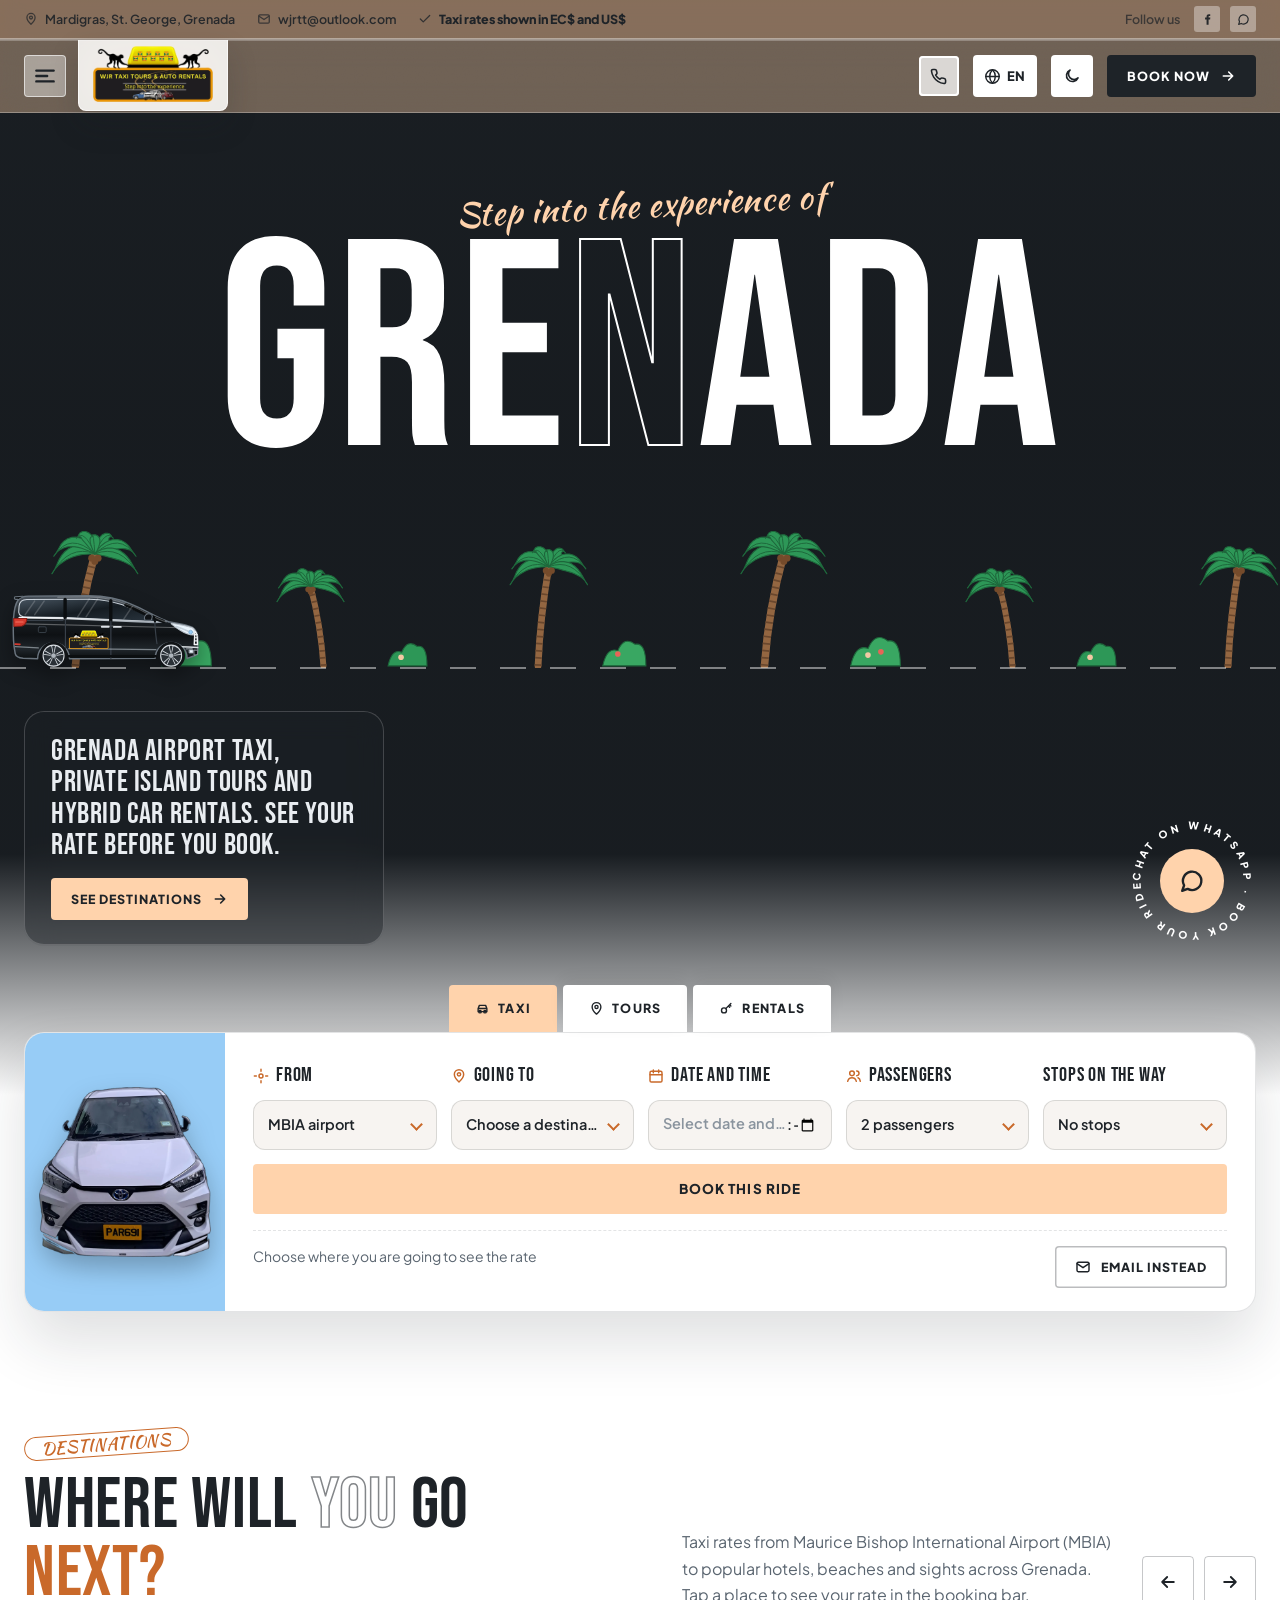
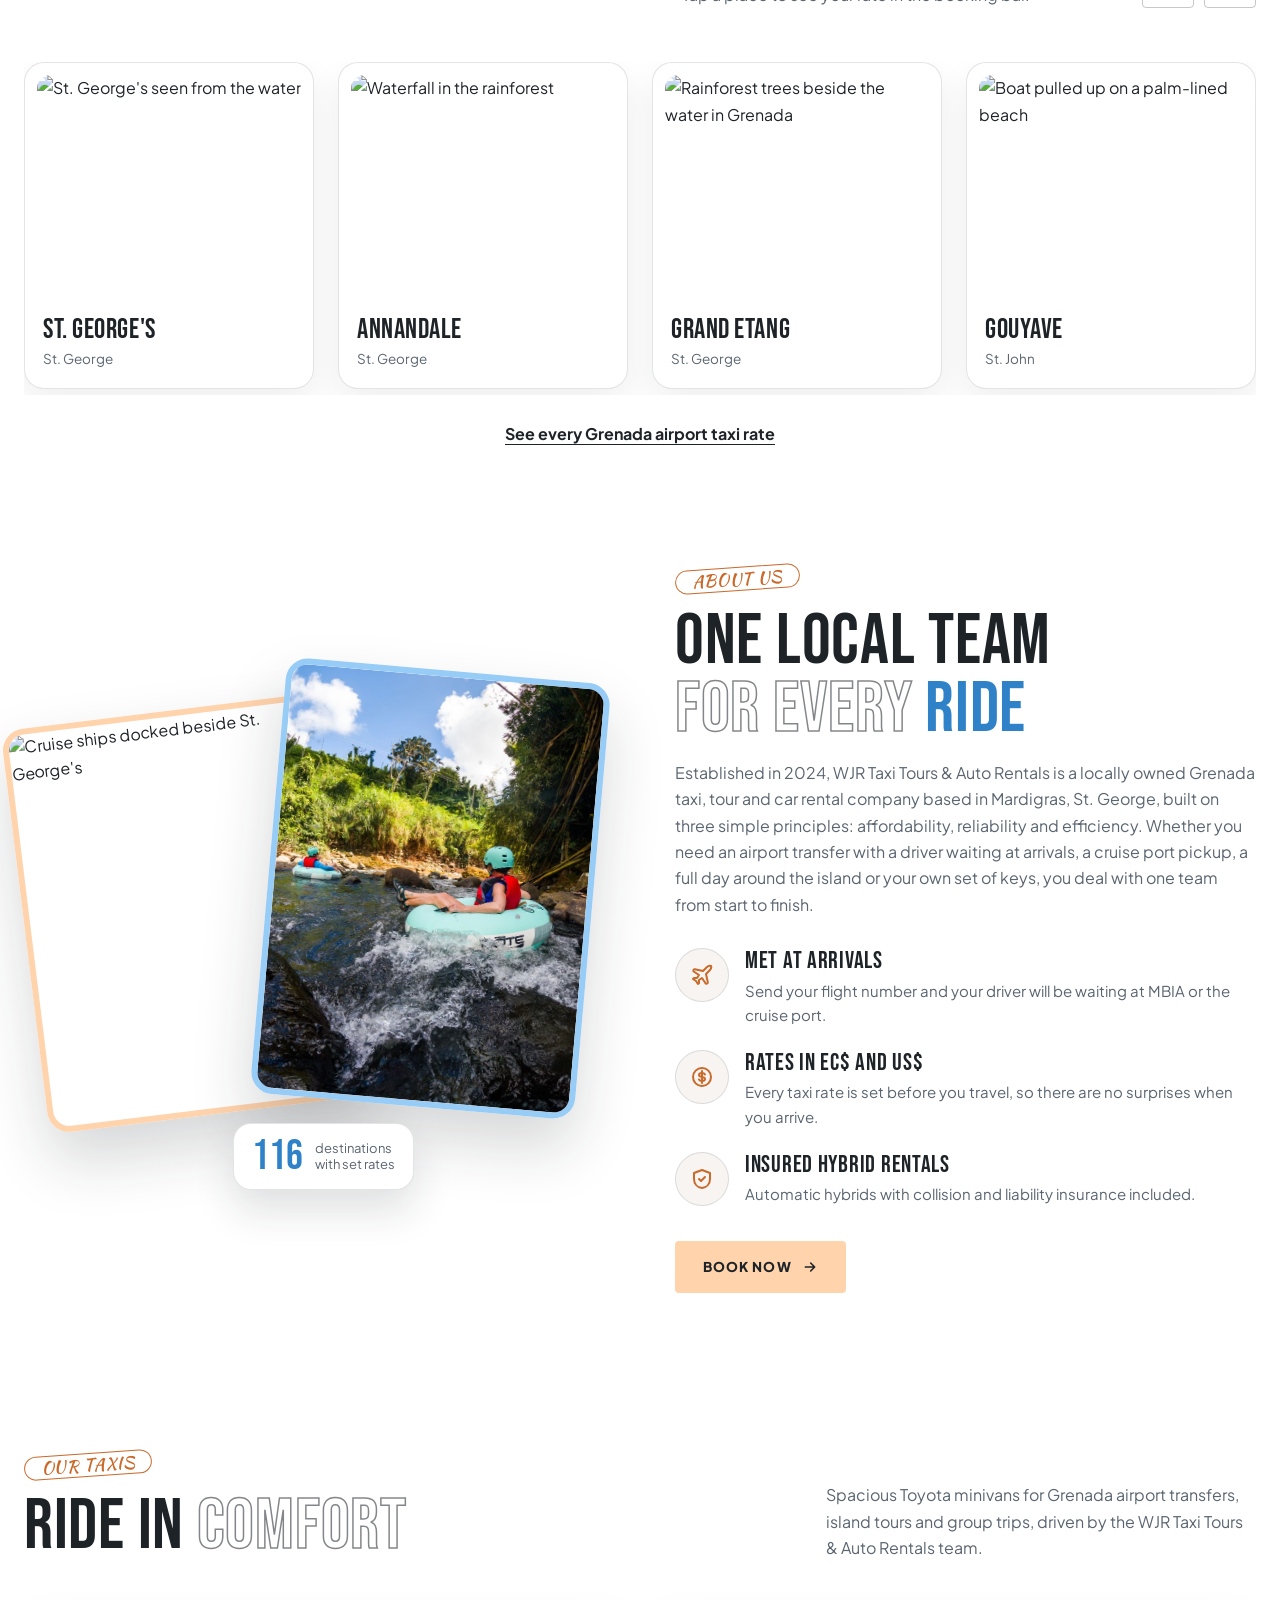
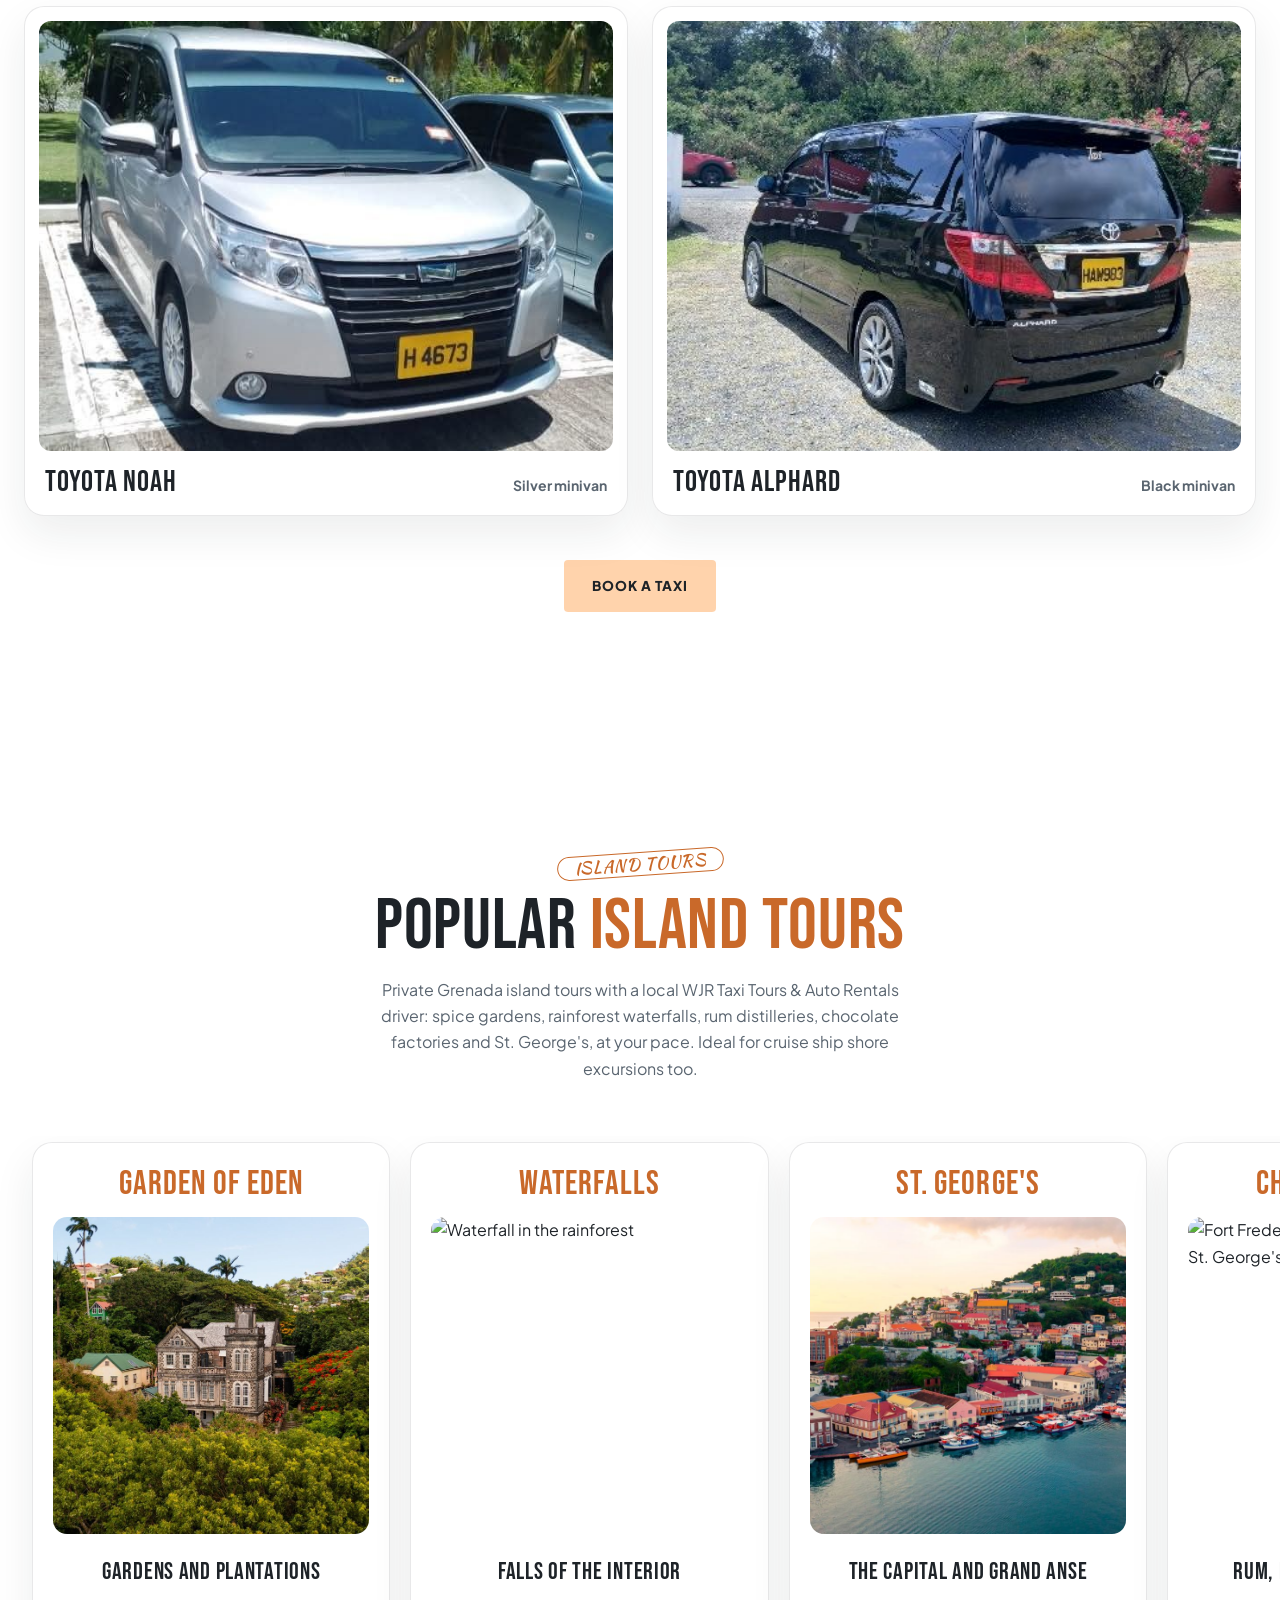
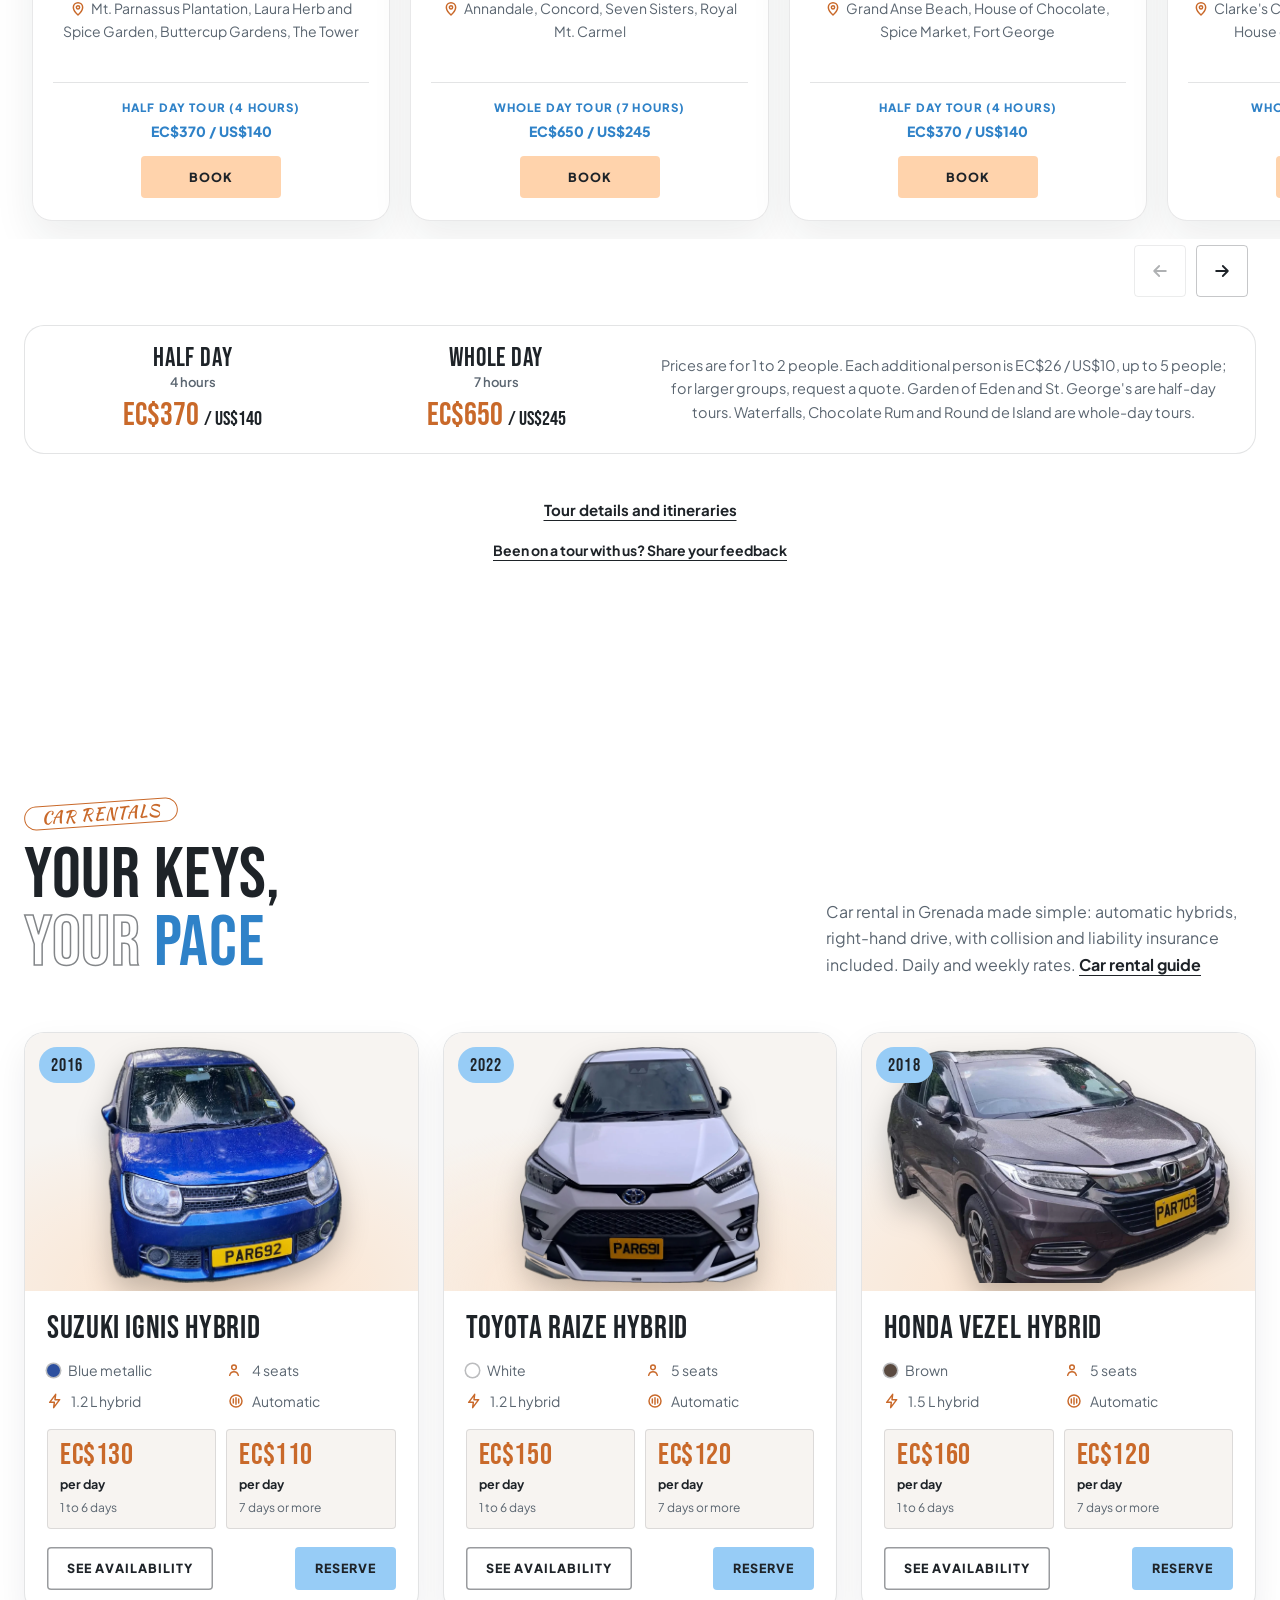
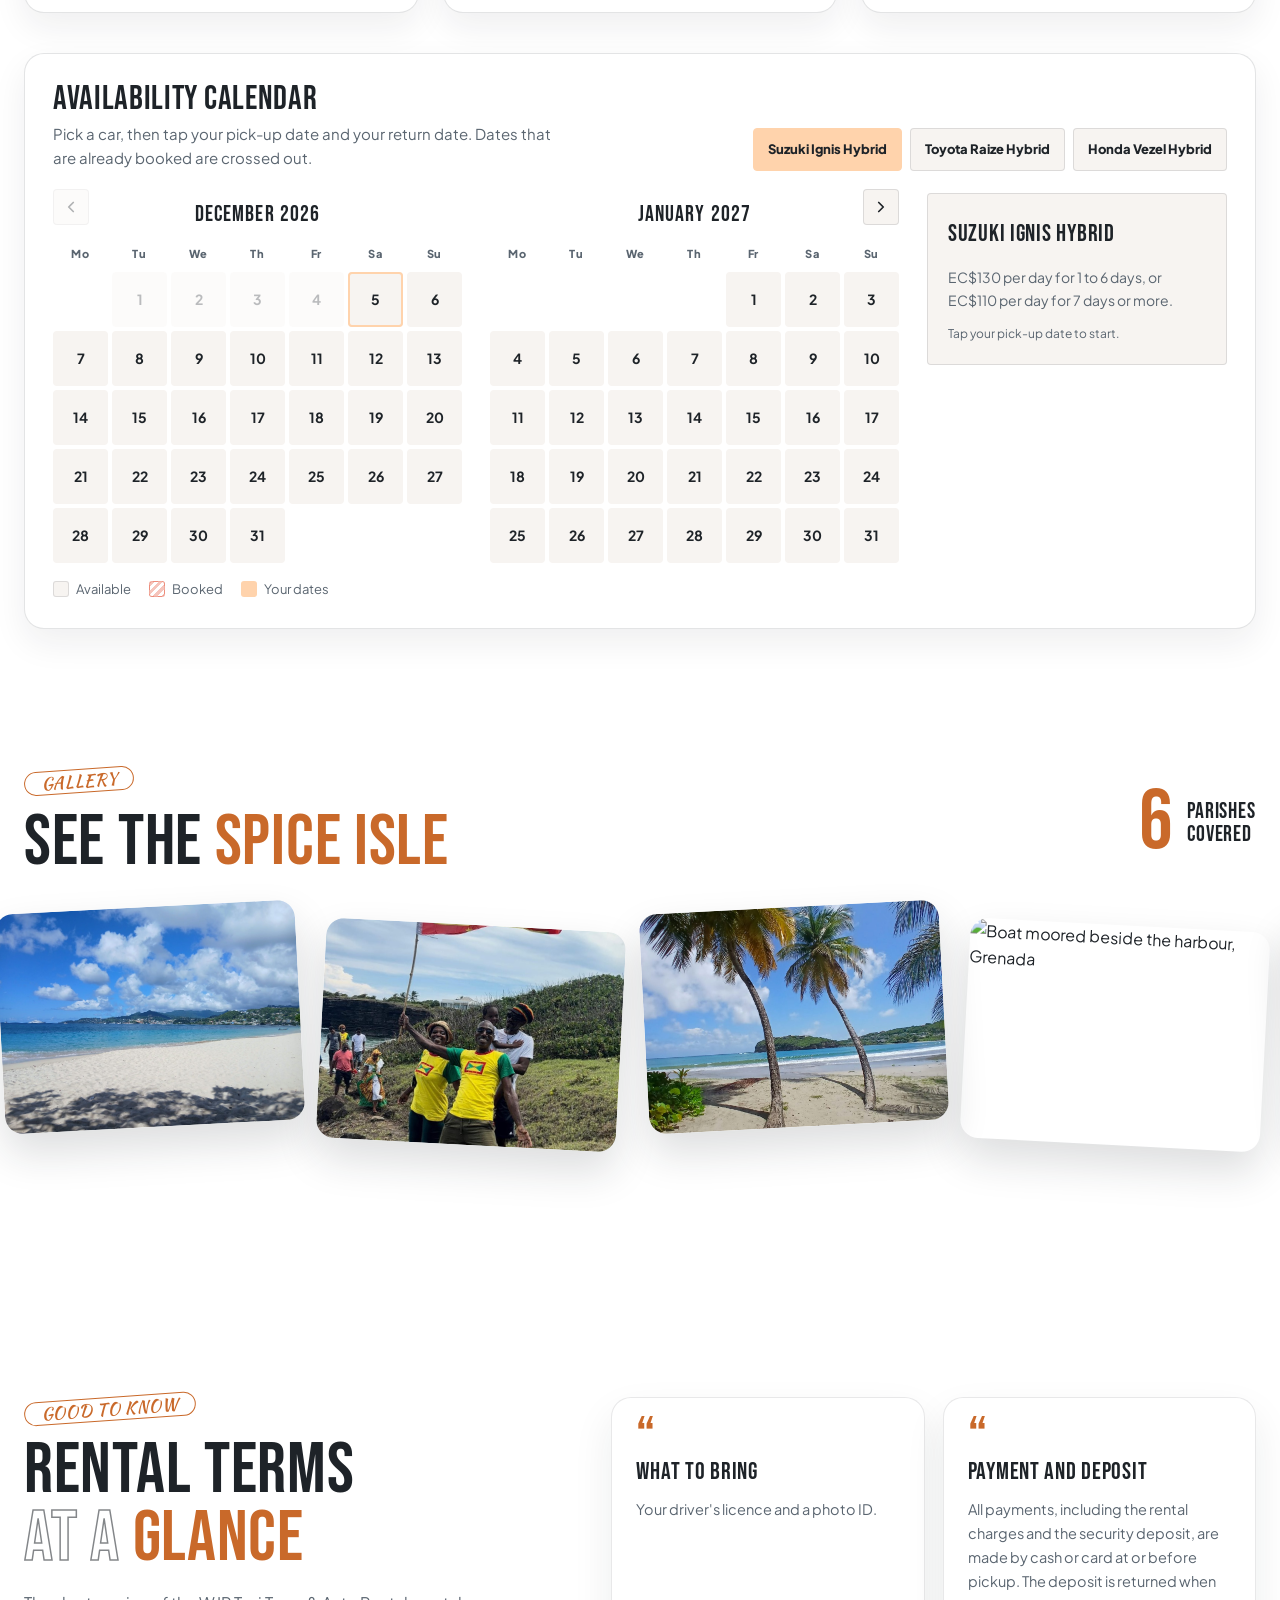
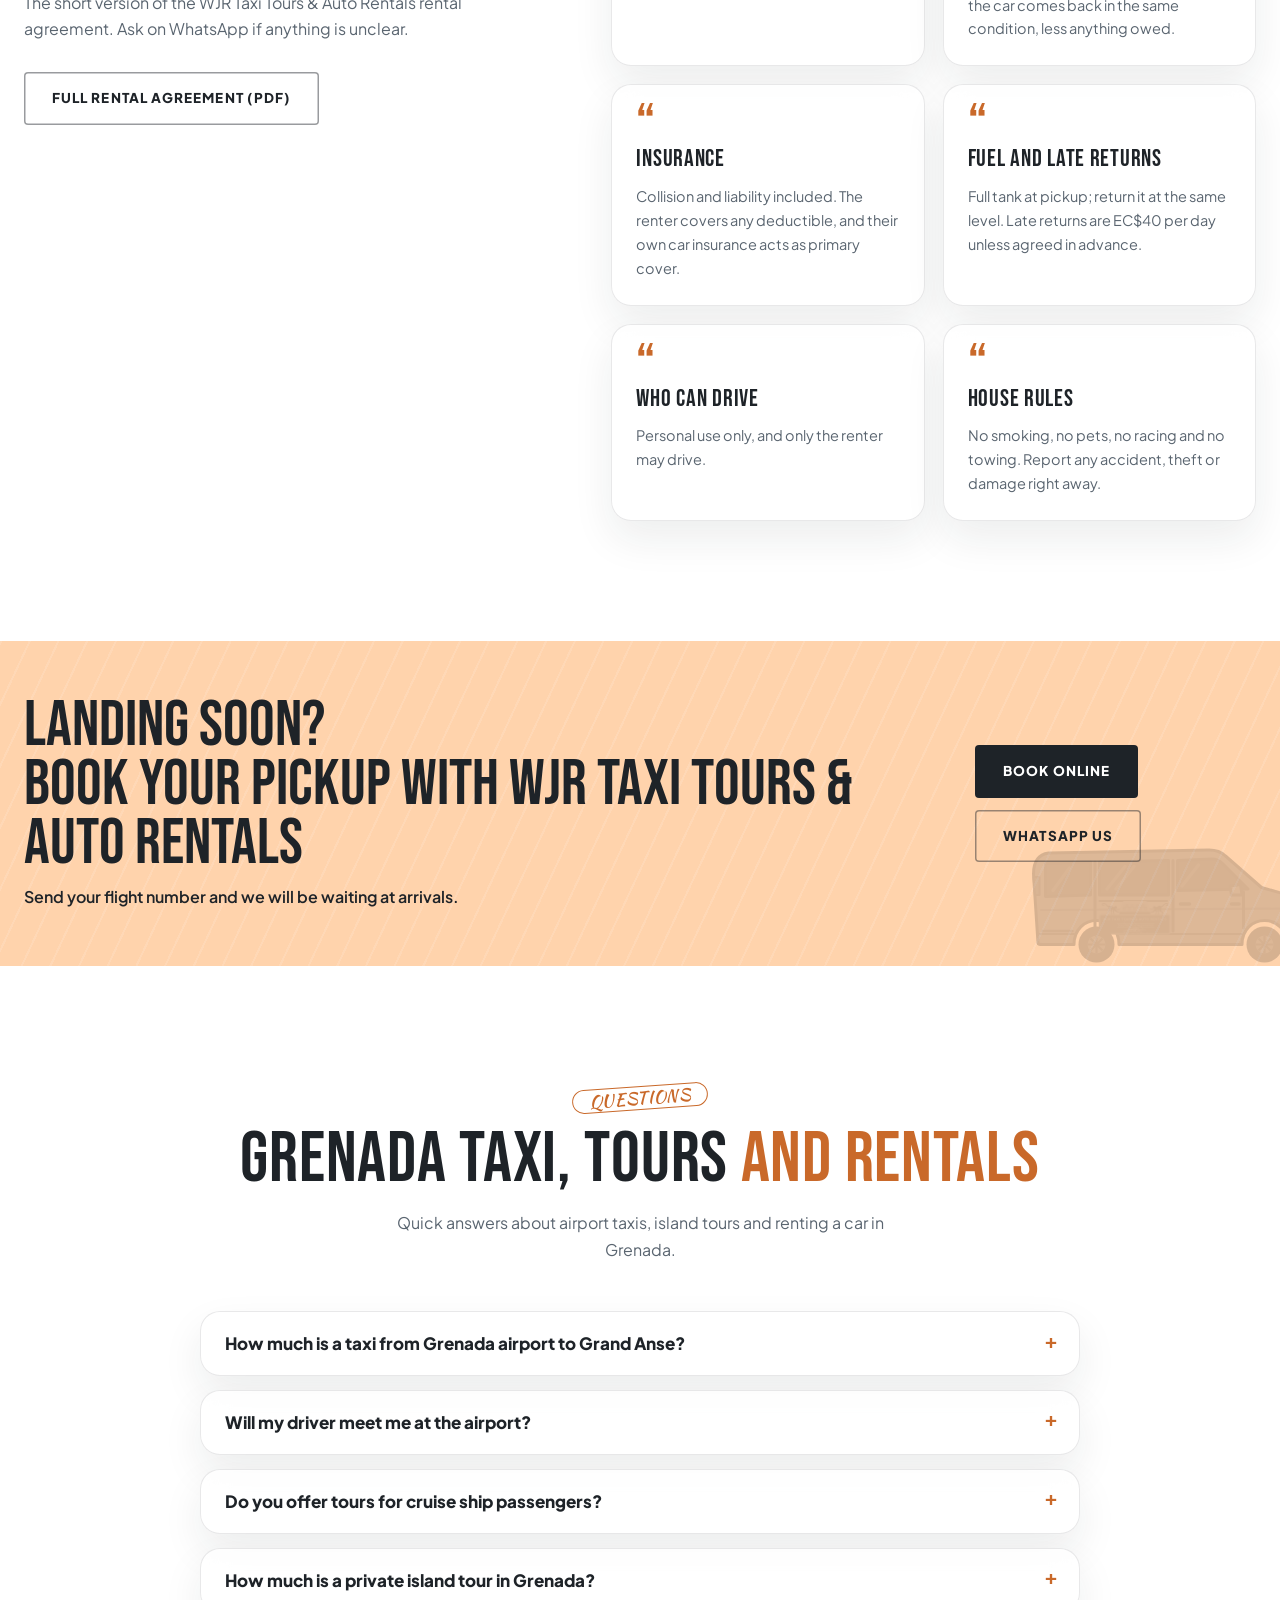
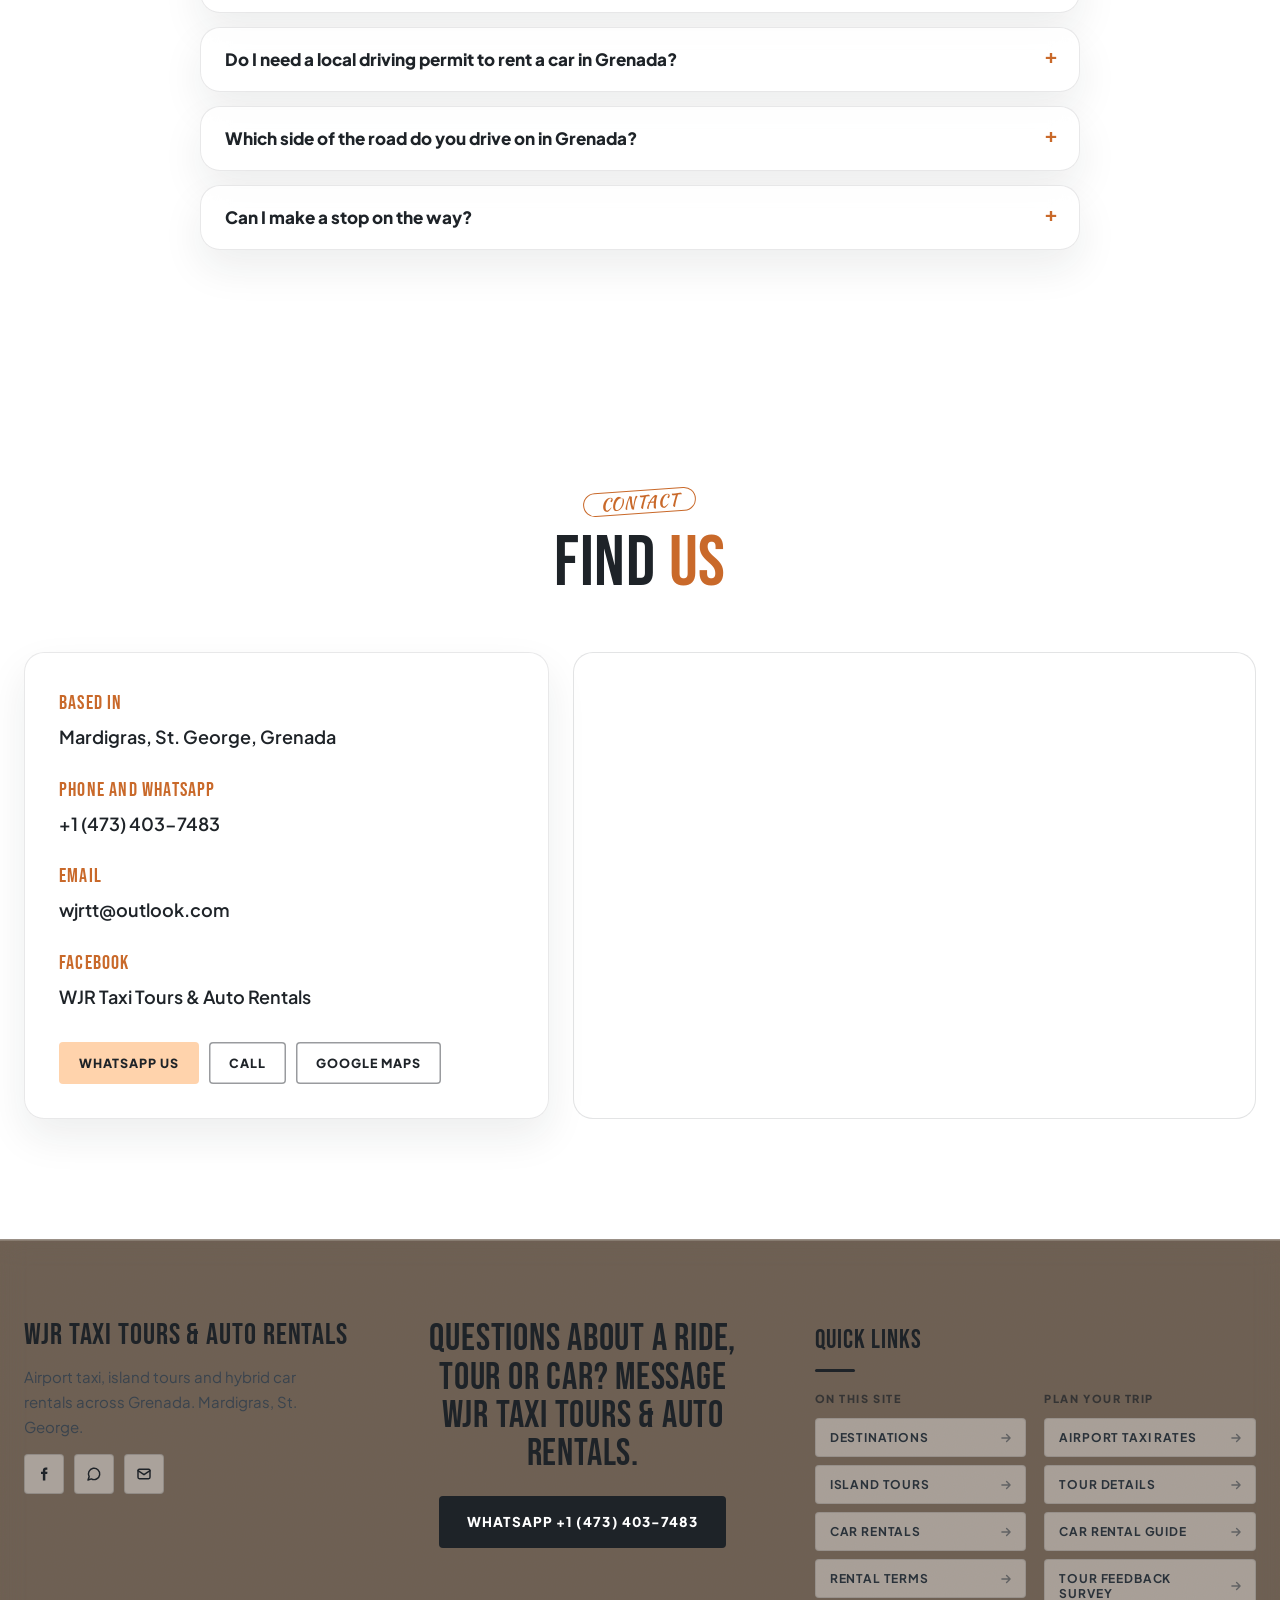
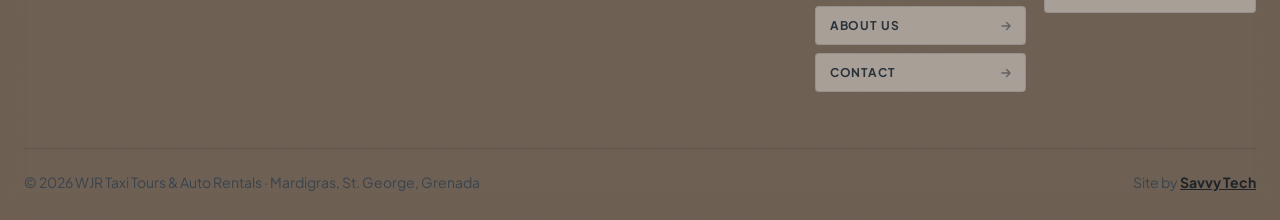
==== index.html @ b63c4456 "Add files via upload" ====
<!doctype html>
<html lang="en-GD" data-theme="light">
<head>
<meta charset="utf-8">
<meta name="viewport" content="width=device-width, initial-scale=1, viewport-fit=cover">
<title>Grenada Airport Taxi, Island Tours &amp; Car Rental | WJR Taxi Tours &amp; Auto Rentals</title>
<meta name="description" content="Grenada airport taxi from Maurice Bishop International Airport, private island tours and hybrid car rentals. Set rates in EC$ and US$. Book on WhatsApp.">
<meta name="keywords" content="Grenada taxi, Grenada airport taxi, Maurice Bishop International Airport taxi, MBIA taxi, Grenada airport transfer, Grenada island tours, private tour Grenada, car rental Grenada, hybrid car rental Grenada, taxi Grand Anse, St. George&#x27;s taxi, Grenada cruise port taxi, Mardigras St. George">
<link rel="canonical" href="https://projects473.github.io/wjrdemo2/">
<meta name="robots" content="index, follow, max-image-preview:large, max-snippet:-1">
<meta name="author" content="WJR Taxi Tours &amp; Auto Rentals">
<meta name="geo.region" content="GD-03">
<meta name="geo.placename" content="Mardigras, St. George, Grenada">
<meta name="geo.position" content="12.051823;-61.7259606">
<meta name="ICBM" content="12.051823, -61.7259606">
<meta name="format-detection" content="telephone=no">
<meta name="theme-color" content="#FFD3AC">
<link rel="icon" type="image/png" href="assets/favicon.png">
<link rel="apple-touch-icon" href="assets/apple-touch-icon.png">
<link rel="sitemap" type="application/xml" href="sitemap.xml">
<meta property="og:type" content="website">
<meta property="og:site_name" content="WJR Taxi Tours &amp; Auto Rentals">
<meta property="og:locale" content="en_US">
<meta property="og:title" content="Grenada Airport Taxi, Island Tours &amp; Car Rental | WJR Taxi Tours &amp; Auto Rentals">
<meta property="og:description" content="Grenada airport taxi from Maurice Bishop International Airport, private island tours and hybrid car rentals. Set rates in EC$ and US$. Book on WhatsApp.">
<meta property="og:url" content="https://projects473.github.io/wjrdemo2/">
<meta property="og:image" content="https://projects473.github.io/wjrdemo2/assets/st-georges.jpg">
<meta property="og:image:alt" content="The Carenage, St. George&#x27;s, Grenada, at sunset">
<meta name="twitter:card" content="summary_large_image">
<meta name="twitter:title" content="Grenada Airport Taxi, Island Tours &amp; Car Rental | WJR Taxi Tours &amp; Auto Rentals">
<meta name="twitter:description" content="Grenada airport taxi from Maurice Bishop International Airport, private island tours and hybrid car rentals. Set rates in EC$ and US$. Book on WhatsApp.">
<meta name="twitter:image" content="https://projects473.github.io/wjrdemo2/assets/st-georges.jpg">
<script type="application/ld+json">
{
 "@context": "https://schema.org",
 "@graph": [
  {
   "@type": [
    "LocalBusiness",
    "TaxiService",
    "AutoRental"
   ],
   "@id": "https://projects473.github.io/wjrdemo2/#business",
   "name": "WJR Taxi Tours & Auto Rentals",
   "alternateName": "WJRTT",
   "slogan": "Step into the experience",
   "foundingDate": "2024",
   "openingHoursSpecification": {
    "@type": "OpeningHoursSpecification",
    "dayOfWeek": [
     "Monday",
     "Tuesday",
     "Wednesday",
     "Thursday",
     "Friday",
     "Saturday",
     "Sunday"
    ],
    "opens": "00:00",
    "closes": "23:59"
   },
   "description": "Grenada airport taxi from Maurice Bishop International Airport, cruise port pickups, private island tours and automatic hybrid car rentals, with rates in EC$ and US$.",
   "url": "https://projects473.github.io/wjrdemo2/",
   "logo": "https://projects473.github.io/wjrdemo2/assets/wjr-logo.png",
   "image": [
    "https://projects473.github.io/wjrdemo2/assets/st-georges.jpg",
    "https://projects473.github.io/wjrdemo2/assets/tower-estate.jpg"
   ],
   "telephone": "+1-473-403-7483",
   "email": "wjrtt@outlook.com",
   "currenciesAccepted": "XCD, USD",
   "priceRange": "EC$30 to EC$650",
   "address": {
    "@type": "PostalAddress",
    "addressLocality": "Mardigras",
    "addressRegion": "St. George",
    "addressCountry": "GD"
   },
   "geo": {
    "@type": "GeoCoordinates",
    "latitude": 12.051823,
    "longitude": -61.7259606
   },
   "hasMap": "https://maps.app.goo.gl/k7Sct81pZx5L4zoy9",
   "sameAs": [
    "https://www.facebook.com/WJRTaxiTours/"
   ],
   "areaServed": [
    {
     "@type": "Country",
     "name": "Grenada"
    },
    {
     "@type": "Airport",
     "name": "Maurice Bishop International Airport",
     "iataCode": "GND"
    }
   ],
   "contactPoint": {
    "@type": "ContactPoint",
    "telephone": "+1-473-403-7483",
    "contactType": "reservations",
    "availableLanguage": [
     "English"
    ]
   },
   "hasOfferCatalog": {
    "@type": "OfferCatalog",
    "name": "Taxi, tours and car rentals",
    "itemListElement": [
     {
      "@type": "Offer",
      "itemOffered": {
       "@type": "TaxiService",
       "name": "Grenada airport taxi and transfers",
       "url": "https://projects473.github.io/wjrdemo2/grenada-airport-taxi/"
      }
     },
     {
      "@type": "Offer",
      "itemOffered": {
       "@type": "TouristTrip",
       "name": "Private Grenada island tours",
       "url": "https://projects473.github.io/wjrdemo2/grenada-island-tours/"
      }
     },
     {
      "@type": "Offer",
      "itemOffered": {
       "@type": "Service",
       "serviceType": "Car rental",
       "name": "Automatic hybrid car rental in Grenada",
       "url": "https://projects473.github.io/wjrdemo2/grenada-car-rental/"
      }
     }
    ]
   }
  },
  {
   "@type": "WebSite",
   "@id": "https://projects473.github.io/wjrdemo2/#website",
   "url": "https://projects473.github.io/wjrdemo2/",
   "name": "WJR Taxi Tours & Auto Rentals",
   "inLanguage": "en",
   "publisher": {
    "@id": "https://projects473.github.io/wjrdemo2/#business"
   }
  },
  {
   "@type": "WebPage",
   "@id": "https://projects473.github.io/wjrdemo2/#webpage",
   "url": "https://projects473.github.io/wjrdemo2/",
   "name": "Grenada Airport Taxi, Island Tours & Car Rental | WJR Taxi Tours & Auto Rentals",
   "description": "Grenada airport taxi from Maurice Bishop International Airport, private island tours and hybrid car rentals. Set rates in EC$ and US$. Book on WhatsApp.",
   "isPartOf": {
    "@id": "https://projects473.github.io/wjrdemo2/#website"
   },
   "about": {
    "@id": "https://projects473.github.io/wjrdemo2/#business"
   },
   "inLanguage": "en",
   "dateModified": "2026-11-03"
  },
  {
   "@type": "FAQPage",
   "@id": "https://projects473.github.io/wjrdemo2/#faq",
   "mainEntity": [
    {
     "@type": "Question",
     "name": "How much is a taxi from Grenada airport to Grand Anse?",
     "acceptedAnswer": {
      "@type": "Answer",
      "text": "From Maurice Bishop International Airport (MBIA) to the Grand Anse hotels, such as Siesta and the Umbrellas area, the fare is EC$60 / US$25 for 1 to 2 passengers. Each extra passenger is EC$10. Use the booking bar to see the rate for any destination."
     }
    },
    {
     "@type": "Question",
     "name": "Will my driver meet me at the airport?",
     "acceptedAnswer": {
      "@type": "Answer",
      "text": "Yes. Send your flight number when you book and your driver will be waiting at arrivals at MBIA. We also pick up from the cruise port in St. George's."
     }
    },
    {
     "@type": "Question",
     "name": "Do you offer tours for cruise ship passengers?",
     "acceptedAnswer": {
      "@type": "Answer",
      "text": "Yes. Garden of Eden and St. George's are half-day tours (4 hours), which suit a short time in port; Waterfalls, Chocolate Rum and Round de Island are whole days (7 hours). Tell us your ship's arrival and departure times when you book."
     }
    },
    {
     "@type": "Question",
     "name": "How much is a private island tour in Grenada?",
     "acceptedAnswer": {
      "@type": "Answer",
      "text": "A half-day tour (4 hours) is EC$370 / US$140 and a whole-day tour (7 hours) is EC$650 / US$245, for 1 to 2 people. Each additional person is EC$26 / US$10, up to 5 people per vehicle. Garden of Eden and St. George's are half-day tours; Waterfalls, Chocolate Rum and Round de Island are whole-day tours."
     }
    },
    {
     "@type": "Question",
     "name": "Do I need a local driving permit to rent a car in Grenada?",
     "acceptedAnswer": {
      "@type": "Answer",
      "text": "Yes. Visitors need a temporary Grenada driver's licence as well as their own licence. It costs EC$60 and you can get it at any time from the Central Police Station in St. George's or the South St. George Police Station. We usually take renters to the police station to get it."
     }
    },
    {
     "@type": "Question",
     "name": "Which side of the road do you drive on in Grenada?",
     "acceptedAnswer": {
      "@type": "Answer",
      "text": "On the left. All our rental cars are automatic, right-hand-drive hybrids, so there is no gear stick to manage."
     }
    },
    {
     "@type": "Question",
     "name": "Can I make a stop on the way?",
     "acceptedAnswer": {
      "@type": "Answer",
      "text": "Yes. Choose the number of stops in the booking bar and tell us where, for example to shop at IGA before going to your hotel. Each stop on the way is EC$20."
     }
    }
   ]
  }
 ]
}
</script>
<link rel="preload" as="image" href="https://images.unsplash.com/photo-1587357351802-437cbd24a6a3?auto=format&fit=crop&q=78&w=1900">
<link rel="preconnect" href="https://fonts.googleapis.com">
<link rel="preconnect" href="https://fonts.gstatic.com" crossorigin>
<link href="https://fonts.googleapis.com/css2?family=Bebas+Neue&family=Kaushan+Script&family=Plus+Jakarta+Sans:wght@400;500;600;700;800&display=swap" rel="stylesheet">
<link rel="stylesheet" href="css/styles.css?v=202611061220">
<script>(function(){var t=null;try{t=new URLSearchParams(location.search).get('theme')||localStorage.getItem('wjr-theme')}catch(e){}if(t==='dark')document.documentElement.removeAttribute('data-theme');var d=document.documentElement;if('IntersectionObserver' in window){d.classList.add('js-rv');setTimeout(function(){d.classList.add('rv-all')},5000)}})();</script>
</head>
<body>

<header class="nav" id="nav">
  <div class="topstrip">
    <div class="wrap">
      <div class="ts-l">
        <span><svg width="14" height="14" viewBox="0 0 24 24" fill="none" stroke="currentColor" stroke-width="2.2" stroke-linecap="round" stroke-linejoin="round"><path d="M12 21s-7-6.2-7-11.5a7 7 0 0 1 14 0C19 14.8 12 21 12 21z"/><circle cx="12" cy="9.5" r="2.5"/></svg>Mardigras, St. George, Grenada</span>
        <a href="mailto:wjrtt@outlook.com"><svg width="14" height="14" viewBox="0 0 24 24" fill="none" stroke="currentColor" stroke-width="2.2" stroke-linecap="round" stroke-linejoin="round"><rect x="3" y="5" width="18" height="14" rx="2"/><path d="m3 7 9 6 9-6"/></svg>wjrtt@outlook.com</a>
        <span class="ts-hl"><svg width="14" height="14" viewBox="0 0 24 24" fill="none" stroke="currentColor" stroke-width="2.2" stroke-linecap="round" stroke-linejoin="round"><path d="M20 6 9 17l-5-5"/></svg>Taxi rates shown in EC$ and US$</span>
      </div>
      <div class="ts-r">
        <span>Follow us</span>
        <a href="https://www.facebook.com/WJRTaxiTours/" target="_blank" rel="noopener" aria-label="WJR Taxi Tours &amp; Auto Rentals on Facebook"><svg width="13" height="13" viewBox="0 0 24 24" fill="currentColor"><path d="M14 8.5V6.8c0-.8.2-1.3 1.4-1.3H17V2.3c-.3 0-1.3-.1-2.5-.1-2.5 0-4.2 1.5-4.2 4.3v2H7.5V12h2.8v9.8H14V12h2.8l.4-3.5z"/></svg></a>
        <a href="https://wa.me/14734037483" target="_blank" rel="noopener" aria-label="WhatsApp"><svg width="13" height="13" viewBox="0 0 24 24" fill="none" stroke="currentColor" stroke-width="2.2" stroke-linecap="round" stroke-linejoin="round"><path d="M3 21l1.7-5A8.5 8.5 0 1 1 8 19.3L3 21z"/></svg></a>
      </div>
    </div>
  </div>
  <div class="bar">
    <div class="wrap">
    <button class="menu-btn" type="button" aria-label="Open menu" aria-expanded="false" aria-controls="navlinks" id="menuBtn"><svg width="26" height="26" viewBox="0 0 24 24" fill="none" stroke="currentColor" stroke-width="2.2" stroke-linecap="round"><path d="M4 7h16M4 12h10M4 17h16"/></svg></button>
    <nav class="nav-links" id="navlinks" aria-label="Main">
      <a href="#destinations"><svg width="15" height="15" viewBox="0 0 24 24" fill="none" stroke="currentColor" stroke-width="2.2" stroke-linecap="round" stroke-linejoin="round"><path d="M12 21s-7-6.2-7-11.5a7 7 0 0 1 14 0C19 14.8 12 21 12 21z"/><circle cx="12" cy="9.5" r="2.5"/></svg><span>Destinations</span></a>
      <a href="#tours"><svg width="15" height="15" viewBox="0 0 24 24" fill="none" stroke="currentColor" stroke-width="2.2" stroke-linecap="round" stroke-linejoin="round"><path d="M12 22c0-6 1-10 3-13"/><path d="M15 9c-2-3-6-3-9-1 3 0 5 1 7 3M15 9c1-3 5-4 8-2-3 0-5 1-6 3M15 9c0-3-2-5-5-6 1 2 2 4 2 6"/></svg><span>Tours</span></a>
      <a href="#rentals"><svg width="15" height="15" viewBox="0 0 24 24" fill="none" stroke="currentColor" stroke-width="2.2" stroke-linecap="round" stroke-linejoin="round"><circle cx="8" cy="15" r="4"/><path d="m10.8 12.2 8.2-8.2M17 6l2 2M15 8l2 2"/></svg><span>Rentals</span></a>
      <a href="#contact"><svg width="15" height="15" viewBox="0 0 24 24" fill="none" stroke="currentColor" stroke-width="2.2" stroke-linecap="round" stroke-linejoin="round"><path d="M3 21l1.7-5A8.5 8.5 0 1 1 8 19.3L3 21z"/></svg><span>Contact</span></a>
      <a href="about/"><svg width="15" height="15" viewBox="0 0 24 24" fill="none" stroke="currentColor" stroke-width="2.2" stroke-linecap="round" stroke-linejoin="round"><circle cx="12" cy="8" r="4"/><path d="M4 21a8 8 0 0 1 16 0"/></svg><span>About</span></a>
    </nav>
    <a class="brand" href="#top" aria-label="WJR Taxi Tours and Auto Rentals, home"><img src="assets/wjr-logo-sm.png" alt="WJR Taxi Tours &amp; Auto Rentals logo" width="300" height="140"></a>
    <div class="nav-r">
      <a class="nav-call" href="tel:+14734037483"><i><svg width="17" height="17" viewBox="0 0 24 24" fill="none" stroke="currentColor" stroke-width="2.2" stroke-linecap="round" stroke-linejoin="round"><path d="M22 16.9v3a2 2 0 0 1-2.2 2 19.8 19.8 0 0 1-8.6-3.1 19.5 19.5 0 0 1-6-6A19.8 19.8 0 0 1 2.1 4.2 2 2 0 0 1 4.1 2h3a2 2 0 0 1 2 1.7c.1 1 .4 1.9.7 2.8a2 2 0 0 1-.5 2.1L8 9.9a16 16 0 0 0 6 6l1.3-1.3a2 2 0 0 1 2.1-.4c.9.3 1.8.6 2.8.7a2 2 0 0 1 1.7 2z"/></svg></i><span><small>Call or WhatsApp</small><b>+1 (473) 403-7483</b></span></a>
      <div class="lang notranslate" translate="no"><button class="lang-btn" type="button" id="langBtn" aria-haspopup="true" aria-expanded="false" aria-controls="langMenu" aria-label="Choose language" title="Translate this page"><svg width="17" height="17" viewBox="0 0 24 24" fill="none" stroke="currentColor" stroke-width="2" stroke-linecap="round" stroke-linejoin="round" aria-hidden="true"><circle cx="12" cy="12" r="9.5"/><path d="M2.5 12h19M12 2.5c2.6 2.6 4 6 4 9.5s-1.4 6.9-4 9.5c-2.6-2.6-4-6-4-9.5s1.4-6.9 4-9.5z"/></svg><span id="langCode">EN</span></button><ul class="lang-menu" id="langMenu" role="menu" hidden><li><button type="button" role="menuitemradio" data-lang="en" lang="en">English</button></li><li><button type="button" role="menuitemradio" data-lang="es" lang="es">Español</button></li><li><button type="button" role="menuitemradio" data-lang="fr" lang="fr">Français</button></li><li><button type="button" role="menuitemradio" data-lang="de" lang="de">Deutsch</button></li><li><button type="button" role="menuitemradio" data-lang="it" lang="it">Italiano</button></li><li><button type="button" role="menuitemradio" data-lang="pt" lang="pt">Português</button></li><li><button type="button" role="menuitemradio" data-lang="nl" lang="nl">Nederlands</button></li><li><button type="button" role="menuitemradio" data-lang="zh-CN" lang="zh-CN">中文</button></li></ul></div>
      <button class="theme-btn" type="button" id="themeBtn" aria-label="Switch to the white version" title="Switch between the charcoal and white versions"><svg class="moon" width="18" height="18" viewBox="0 0 24 24" fill="none" stroke="currentColor" stroke-width="2.2" stroke-linecap="round" stroke-linejoin="round"><circle cx="12" cy="12" r="4.5"/><path d="M12 2v2.5M12 19.5V22M2 12h2.5M19.5 12H22M4.9 4.9l1.8 1.8M17.3 17.3l1.8 1.8M4.9 19.1l1.8-1.8M17.3 6.7l1.8-1.8"/></svg><svg class="sun" width="18" height="18" viewBox="0 0 24 24" fill="none" stroke="currentColor" stroke-width="2.2" stroke-linecap="round" stroke-linejoin="round"><path d="M20 14.5A8 8 0 1 1 9.5 4a6.5 6.5 0 0 0 10.5 10.5z"/></svg></button>
      <a class="btn btn-dark btn-sm book-btn" href="#book">Book now <svg width="16" height="16" viewBox="0 0 24 24" fill="none" stroke="currentColor" stroke-width="2.4" stroke-linecap="round" stroke-linejoin="round"><path d="M5 12h14M13 6l6 6-6 6"/></svg></a>
    </div>
    </div>
  </div>
</header>

<main id="top">
  <section class="hero">
    <div class="hero-bg" aria-hidden="true">
      <div class="s" style="background-image:url('https://images.unsplash.com/photo-1587357351802-437cbd24a6a3?auto=format&fit=crop&q=78&w=1900')"></div>
      <div class="s" style="background-image:url('https://images.unsplash.com/photo-1706245247507-f2ba08524d91?auto=format&fit=crop&q=78&w=1900')"></div>
      <div class="s" style="background-image:url('https://images.unsplash.com/photo-1637034910624-284abc997da3?auto=format&fit=crop&q=78&w=1900')"></div>
      <div class="s" style="background-image:url('https://images.unsplash.com/photo-1637003405426-56ccdf594e3e?auto=format&fit=crop&q=78&w=1900')"></div>
    </div>

    <div class="hero-main wrap">
      <p class="script">Step into the experience of</p>
      <h1 class="mega" aria-label="Grenada airport taxi, island tours and car rentals"><span>G</span><span>R</span><span>E</span><span class="o">N</span><span>A</span><span>D</span><span>A</span></h1>
      <span class="rot" aria-hidden="true"><span>Airport <b>taxi</b></span><span>Island <b>tours</b></span><span>Car <b>rentals</b></span></span>
      <div class="road" aria-hidden="true"><div class="sky-night"><span class="crescent"></span><i style="left:33.1%;top:17%;width:1.5px;height:1.5px;animation-delay:0.3s"></i><i style="left:53.4%;top:36%;width:1.5px;height:1.5px;animation-delay:3.6s"></i><i style="left:22.6%;top:12%;width:2.5px;height:2.5px;animation-delay:0.3s"></i><i style="left:10.7%;top:41%;width:3px;height:3px;animation-delay:0.5s"></i><i style="left:23.4%;top:59%;width:1.5px;height:1.5px;animation-delay:2.3s"></i><i style="left:40.1%;top:90%;width:1.5px;height:1.5px;animation-delay:2.2s"></i><i style="left:14.8%;top:41%;width:3px;height:3px;animation-delay:0.5s"></i><i style="left:31.6%;top:76%;width:2px;height:2px;animation-delay:0.4s"></i><i style="left:56.8%;top:21%;width:1.5px;height:1.5px;animation-delay:2.2s"></i><i style="left:8.0%;top:9%;width:2px;height:2px;animation-delay:2.0s"></i><i style="left:53.0%;top:72%;width:2.5px;height:2.5px;animation-delay:2.3s"></i><i style="left:45.5%;top:30%;width:2px;height:2px;animation-delay:2.8s"></i><i style="left:25.4%;top:55%;width:3px;height:3px;animation-delay:2.0s"></i><i style="left:35.0%;top:43%;width:3px;height:3px;animation-delay:3.9s"></i><i style="left:13.3%;top:41%;width:2px;height:2px;animation-delay:0.6s"></i><i style="left:48.9%;top:7%;width:1.5px;height:1.5px;animation-delay:3.1s"></i><i style="left:57.0%;top:81%;width:2px;height:2px;animation-delay:1.4s"></i><i style="left:35.6%;top:48%;width:2.5px;height:2.5px;animation-delay:0.3s"></i><i style="left:11.0%;top:28%;width:1.5px;height:1.5px;animation-delay:0.2s"></i><i style="left:69.3%;top:61%;width:2.5px;height:2.5px;animation-delay:1.1s"></i><i style="left:39.0%;top:63%;width:1.5px;height:1.5px;animation-delay:3.8s"></i><i style="left:36.1%;top:58%;width:2.5px;height:2.5px;animation-delay:0.2s"></i><i style="left:75.8%;top:15%;width:2px;height:2px;animation-delay:1.6s"></i><i style="left:90.0%;top:48%;width:2px;height:2px;animation-delay:1.8s"></i><i style="left:54.7%;top:82%;width:2.5px;height:2.5px;animation-delay:3.5s"></i><i style="left:28.7%;top:41%;width:2px;height:2px;animation-delay:2.7s"></i></div><div class="taxi"><span class="beam"></span><svg aria-hidden="true" viewBox="0 0 200 92" xmlns="http://www.w3.org/2000/svg"><defs><linearGradient id="ab" x1="0" y1="0" x2="0" y2="1"><stop offset="0" stop-color="#4A535C"/><stop offset=".3" stop-color="#1D2328"/><stop offset=".62" stop-color="#0E1114"/><stop offset=".85" stop-color="#20262B"/><stop offset="1" stop-color="#0B0E10"/></linearGradient><linearGradient id="ag" x1="0" y1="0" x2="1" y2="1"><stop offset="0" stop-color="#46535F"/><stop offset=".5" stop-color="#151C22"/><stop offset="1" stop-color="#2B3640"/></linearGradient><linearGradient id="ac" x1="0" y1="0" x2="0" y2="1"><stop offset="0" stop-color="#F5F7F9"/><stop offset="1" stop-color="#9AA3AC"/></linearGradient></defs>
<g stroke="#69737D" stroke-width="1.4" stroke-linejoin="round" stroke-linecap="round">
<path d="M14.5 71 C12.8 64 12.4 50 12.8 38 C13.4 29 14.8 23.4 17.4 19.8 C19.4 17.2 22.4 16.4 27 16.3 L84 16 C100 16 113.5 18.6 126 24.4 C139 29.8 149.5 37 161 40.9 C170.5 42.4 178.5 43.6 183.4 46.2 C187.4 48.6 188.6 52.6 188.5 58.5 C188.5 61.5 188.5 64 188.4 66.5 C188.4 70.8 187 73 184 73.6 L178.2 75.6 A15.2 15.2 0 0 0 147.8 75.6 L66.2 76 A15.2 15.2 0 0 0 35.8 76 L22 75.4 C17.4 75 15 73.6 14.5 71 Z" fill="url(#ab)"/>
<path d="M18.2 25.6 C18.6 22.2 20.6 19.8 25.5 19.6 L84 19.3 C99 19.3 111 21.8 123.4 27.4 C134 31.2 143.5 36.6 154 40.2 L146.5 40.6 L62 36.8 L25 36.3 C20.6 36.2 18.2 34.6 17.8 31.5 Z" fill="url(#ag)" stroke="#C9D1D9" stroke-width="1"/>
<path d="M18.4 36.8 L62 37.4 L147 41.2 L155 40.9" fill="none" stroke="url(#ac)" stroke-width="1.7"/>
<path d="M120 24.6 C132 30.2 143 35.8 155.5 40.4" fill="none" stroke="#0B0E10" stroke-width="3.4"/><path d="M55 17.4 L84 17.2 C99.5 17.2 112 20 125 25.6 C137.5 30.8 147.5 37.4 158.5 41" fill="none" stroke="#FFFFFF" stroke-width="1" opacity=".28"/><path d="M105.5 20.6 V40 M62 19.4 V37" stroke="#0B0E10" stroke-width="3.2"/><path d="M146.5 36 L147.6 40.6" stroke="#0B0E10" stroke-width="2"/>
<path d="M24 34 L33 21 M33 34 L42 21 M74 36 L85 19 M82 36 L93 19 M118 38 L126 26" fill="none" stroke="#FFFFFF" stroke-width="1.4" opacity=".18"/>
<path d="M14 42.5 C60 43.6 120 45.4 182 46.6" fill="none" stroke="#FFFFFF" stroke-width="1" opacity=".3"/>
<path d="M62.3 38 V75 M105.6 40 V76 M147.4 41.5 C148 50 148.5 56 149.5 61.5" fill="none" stroke="#39414A" stroke-width="1.1"/>
<path d="M24 39.5 H60" fill="none" stroke="#39414A" stroke-width="1"/>
<path d="M14.6 64.5 L36.5 65.6 M65.5 66.3 L148.5 67.2 M177.5 66.6 L183 66.4" fill="none" stroke="#C9D1D9" stroke-width="1.2" opacity=".55"/>
<path d="M65.5 73.6 L148.5 73.6" fill="none" stroke="#0B0E10" stroke-width="2.2"/>
<path d="M108.5 45.6 h6.5 M97 45.4 h6.5" stroke="#DDE2E7" stroke-width="1.9"/>
<rect x="36.5" y="45.5" width="7.5" height="5.5" rx="1.2" fill="none" stroke="#39414A" stroke-width=".9"/>
<path d="M137.5 37.4 C137.5 34.6 139.6 33 142.6 33.2 C144.6 33.4 145.4 35 144.8 37 L144 39.2 L138.2 39.4 Z" fill="#0E1114" stroke-width="1"/>
<path d="M163.5 42.2 C170 43.2 177 44.6 182.4 46.2 C184.6 46.9 185.6 48.4 185.2 50.4 L184.4 53.4 C180.6 53.2 176 51.6 171.6 48.8 C168.2 46.8 165.4 44.8 163 42.6 Z" fill="#EAF4FC" stroke="#B9C1C9" stroke-width="1"/>
<path d="M168 45.2 C172.5 46.8 177 48.6 181 50.4" stroke="#C7D3DD" stroke-width="1.5"/><circle cx="181.6" cy="50.6" r="1.8" fill="#97CCF6" stroke="#7FA8C8" stroke-width=".6"/>
<path d="M185.6 49.4 C186.8 50.6 187.6 52.6 187.8 55 L188.1 62.4 L185 62.4 Z" fill="#14181C" stroke="#F4F6F8" stroke-width="1.3"/><path d="M185.7 53 H187.9 M185.6 56 H188 M185.6 59 H188.1" stroke="#E9ECEF" stroke-width="1.1"/>
<path d="M172 64.6 C177 64.6 182 64.8 188.3 65.2" stroke="#D7DCE1" stroke-width="1.4"/>
<path d="M180.5 67.6 L183.8 67.6 L183.8 70.4 L180.5 70.4 Z" fill="#EAF4FC" stroke="#AEB6BE" stroke-width=".8"/><path d="M185 67.8 L188.3 67.9 L188.2 72 L185.2 72.4 Z" fill="#0B0E10" stroke="#9AA3AC" stroke-width=".8"/>
<path d="M13 37.6 L25.5 37.6 C25.5 40.8 24 43.6 21 44.8 L13.3 45.2 Z" fill="#D63A2E" stroke="#8C1F17" stroke-width="1"/><path d="M15 41 H22" stroke="#FF8A7A" stroke-width="1" opacity=".7"/>
<path d="M14.4 62 L19 62.2" stroke="#D63A2E" stroke-width="1.6"/>
<path d="M22 16.4 L14.6 17 C13.2 17.2 13.4 19.4 15 19.4 L17 19.4" fill="#0B0E10" stroke-width="1"/>
</g>
<image href="assets/wjr-logo-sm.png" x="65.5" y="49" width="38" height="17.6" preserveAspectRatio="xMidYMid meet"/>
<g class="wh"><circle cx="51" cy="73" r="13.2" fill="#111417"/><circle cx="51" cy="73" r="10" fill="#2A3036" stroke="#D7DCE1" stroke-width="1"/><path d="M50.19 70.53 L48.81 63.86 L49.61 63.70 L50.83 70.41 Z" fill="#DDE2E7"/><path d="M51.17 70.41 L52.39 63.70 L53.19 63.86 L51.81 70.53 Z" fill="#DDE2E7"/><path d="M53.10 71.46 L59.02 68.09 L59.41 68.80 L53.41 72.03 Z" fill="#DDE2E7"/><path d="M53.52 72.36 L60.27 71.45 L60.37 72.26 L53.60 73.01 Z" fill="#DDE2E7"/><path d="M53.11 74.52 L58.15 79.11 L57.59 79.70 L52.66 75.00 Z" fill="#DDE2E7"/><path d="M52.39 75.20 L55.34 81.34 L54.60 81.68 L51.79 75.48 Z" fill="#DDE2E7"/><path d="M50.21 75.48 L47.40 81.68 L46.66 81.34 L49.61 75.20 Z" fill="#DDE2E7"/><path d="M49.34 75.00 L44.41 79.70 L43.85 79.11 L48.89 74.52 Z" fill="#DDE2E7"/><path d="M48.40 73.01 L41.63 72.26 L41.73 71.45 L48.48 72.36 Z" fill="#DDE2E7"/><path d="M48.59 72.03 L42.59 68.80 L42.98 68.09 L48.90 71.46 Z" fill="#DDE2E7"/><circle cx="51" cy="73" r="2.6" fill="#AEB5BC" stroke="#2A3036" stroke-width=".6"/></g><g class="wh"><circle cx="163" cy="73" r="13.2" fill="#111417"/><circle cx="163" cy="73" r="10" fill="#2A3036" stroke="#D7DCE1" stroke-width="1"/><path d="M162.19 70.53 L160.81 63.86 L161.61 63.70 L162.83 70.41 Z" fill="#DDE2E7"/><path d="M163.17 70.41 L164.39 63.70 L165.19 63.86 L163.81 70.53 Z" fill="#DDE2E7"/><path d="M165.10 71.46 L171.02 68.09 L171.41 68.80 L165.41 72.03 Z" fill="#DDE2E7"/><path d="M165.52 72.36 L172.27 71.45 L172.37 72.26 L165.60 73.01 Z" fill="#DDE2E7"/><path d="M165.11 74.52 L170.15 79.11 L169.59 79.70 L164.66 75.00 Z" fill="#DDE2E7"/><path d="M164.39 75.20 L167.34 81.34 L166.60 81.68 L163.79 75.48 Z" fill="#DDE2E7"/><path d="M162.21 75.48 L159.40 81.68 L158.66 81.34 L161.61 75.20 Z" fill="#DDE2E7"/><path d="M161.34 75.00 L156.41 79.70 L155.85 79.11 L160.89 74.52 Z" fill="#DDE2E7"/><path d="M160.40 73.01 L153.63 72.26 L153.73 71.45 L160.48 72.36 Z" fill="#DDE2E7"/><path d="M160.59 72.03 L154.59 68.80 L154.98 68.09 L160.90 71.46 Z" fill="#DDE2E7"/><circle cx="163" cy="73" r="2.6" fill="#AEB5BC" stroke="#2A3036" stroke-width=".6"/></g></svg><span class="tail"></span><span class="head"></span></div></div>
    </div>
    <div class="wrap hero-foot">
      <div class="glass hero-card">
        <h2>Grenada airport taxi, private island tours and hybrid car rentals. See your rate before you book.</h2>
        <a class="btn btn-sm" href="#destinations">See destinations <svg width="16" height="16" viewBox="0 0 24 24" fill="none" stroke="currentColor" stroke-width="2.4" stroke-linecap="round" stroke-linejoin="round"><path d="M5 12h14M13 6l6 6-6 6"/></svg></a>
      </div>
      <a class="badge" href="https://wa.me/14734037483" target="_blank" rel="noopener" aria-label="Chat on WhatsApp">
        <svg class="ring" viewBox="0 0 200 200" aria-hidden="true"><defs><path id="circ" d="M100,100 m-80,0 a80,80 0 1,1 160,0 a80,80 0 1,1 -160,0"/></defs><text fill="#fff" font-family="Plus Jakarta Sans,sans-serif" font-size="16" font-weight="800" letter-spacing="5.6"><textPath href="#circ">CHAT ON WHATSAPP · BOOK YOUR RIDE · </textPath></text></svg>
        <span class="core"><svg width="26" height="26" viewBox="0 0 24 24" fill="none" stroke="currentColor" stroke-width="2.2" stroke-linecap="round" stroke-linejoin="round"><path d="M3 21l1.7-5A8.5 8.5 0 1 1 8 19.3L3 21z"/></svg></span>
      </a>
    </div>
  </section>

  <!-- Booking bar -->
  <section class="book" id="book" aria-label="Book a ride">
    <div class="wrap">
      <div class="tabs" role="tablist" aria-label="Choose a service">
        <button type="button" role="tab" aria-selected="true" aria-controls="p-taxi" data-tab="taxi"><svg width="15" height="15" viewBox="0 0 24 24" fill="none" stroke="currentColor" stroke-width="2.2" stroke-linecap="round" stroke-linejoin="round"><path d="M5 17h14v-5l-2-5H7l-2 5zM5 12h14"/><circle cx="8" cy="17" r="2"/><circle cx="16" cy="17" r="2"/></svg>Taxi</button>
        <button type="button" role="tab" aria-selected="false" aria-controls="p-tours" data-tab="tours"><svg width="15" height="15" viewBox="0 0 24 24" fill="none" stroke="currentColor" stroke-width="2.2" stroke-linecap="round" stroke-linejoin="round"><path d="M12 21s-7-6.2-7-11.5a7 7 0 0 1 14 0C19 14.8 12 21 12 21z"/><circle cx="12" cy="9.5" r="2.5"/></svg>Tours</button>
        <button type="button" role="tab" aria-selected="false" aria-controls="p-rentals" data-tab="rentals"><svg width="15" height="15" viewBox="0 0 24 24" fill="none" stroke="currentColor" stroke-width="2.2" stroke-linecap="round" stroke-linejoin="round"><circle cx="8" cy="15" r="4"/><path d="m10.8 12.2 8.2-8.2M17 6l2 2M15 8l2 2"/></svg>Rentals</button>
      </div>
      <form class="panel" id="booker" novalidate>
        <div class="panel-art" aria-hidden="true"><img src="assets/cars/raize.webp" alt=""></div>
        <div class="panel-body">
          <div class="fields" id="p-taxi" role="tabpanel">
            <div class="field has-select"><label for="txFrom"><svg width="16" height="16" viewBox="0 0 24 24" fill="none" stroke="currentColor" stroke-width="2.2" stroke-linecap="round" stroke-linejoin="round"><circle cx="12" cy="12" r="3"/><path d="M12 2v3M12 19v3M2 12h3M19 12h3"/></svg>From</label><select id="txFrom"></select><input class="other-in" id="txFromOther" type="text" placeholder="Type your pickup place" aria-label="Type your pickup place"><button class="other-back" type="button" aria-label="Back to the list of places" title="Back to the list">List</button></div>
            <div class="field has-select"><label for="txTo"><svg width="16" height="16" viewBox="0 0 24 24" fill="none" stroke="currentColor" stroke-width="2.2" stroke-linecap="round" stroke-linejoin="round"><path d="M12 21s-7-6.2-7-11.5a7 7 0 0 1 14 0C19 14.8 12 21 12 21z"/><circle cx="12" cy="9.5" r="2.5"/></svg>Going to</label><select id="txTo"><option value="">Choose a destination</option></select><input class="other-in" id="txToOther" type="text" placeholder="Type where you are going" aria-label="Type where you are going"><button class="other-back" type="button" aria-label="Back to the list of places" title="Back to the list">List</button></div>
            <div class="field date-field"><label for="txWhen"><svg width="16" height="16" viewBox="0 0 24 24" fill="none" stroke="currentColor" stroke-width="2.2" stroke-linecap="round" stroke-linejoin="round"><rect x="3" y="5" width="18" height="16" rx="2"/><path d="M3 10h18M8 3v4M16 3v4"/></svg>Date and time</label><input id="txWhen" type="datetime-local"><span class="ph" aria-hidden="true">Select date and time</span></div>
            <div class="field has-select"><label for="txPax"><svg width="16" height="16" viewBox="0 0 24 24" fill="none" stroke="currentColor" stroke-width="2.2" stroke-linecap="round" stroke-linejoin="round"><circle cx="9" cy="8" r="3.5"/><path d="M2.5 20c.8-3.5 3.4-5.5 6.5-5.5s5.7 2 6.5 5.5M16 4.5a3.5 3.5 0 0 1 0 7M18 14.6c2 .7 3.2 2.6 3.5 5.4"/></svg>Passengers</label><select id="txPax"><option value="1">1 passenger</option><option value="2" selected>2 passengers</option><option value="3">3 passengers</option><option value="4">4 passengers</option><option value="5">5 passengers</option><option value="6">More than 5 (request a quote)</option></select></div>
            <div class="field has-select"><label for="txStops">Stops on the way</label><select id="txStops"><option value="0" selected>No stops</option><option value="1">1 stop (+EC$20)</option><option value="2">2 stops (+EC$40)</option><option value="3">3 stops (+EC$60)</option></select></div>
            <div class="field stop-where" id="stopWhere" hidden><label for="txStopWhere">Where would you like to stop?</label><input id="txStopWhere" type="text" placeholder="For example: IGA, Grand Anse"></div>
            <button class="btn" type="submit">Book this ride</button>
          </div>
          <div class="fields" id="p-tours" role="tabpanel" hidden>
            <div class="field has-select"><label for="toTour">Tour</label><select id="toTour"><option>Garden of Eden</option><option>Waterfalls</option><option>St. George&#39;s</option><option>Chocolate Rum</option><option>Round de Island</option></select></div>
            <div class="field has-select"><label for="toLen">Length</label><select id="toLen" disabled title="Set by the tour you choose"><option value="half">Half day, 4 hrs</option><option value="full">Whole day, 7 hrs</option></select></div>
            <div class="field date-field"><label for="toDate">Tour date</label><input id="toDate" type="date"><span class="ph" aria-hidden="true">Select a date</span></div>
            <div class="field"><label for="toPickup">Pickup from</label><input id="toPickup" type="text" placeholder="Hotel or cruise port"></div>
            <div class="field has-select"><label for="toGuests">Guests</label><select id="toGuests"><option value="1">1 person</option><option value="2" selected>2 people</option><option value="3">3 people</option><option value="4">4 people</option><option value="5">5 people</option><option value="6">More than 5 (request a quote)</option></select></div>
            <button class="btn" type="submit">Book this tour</button>
          </div>
          <div class="fields" id="p-rentals" role="tabpanel" hidden>
            <div class="field has-select"><label for="reCar">Vehicle</label><select id="reCar"><option>Any available car</option><option>Suzuki Ignis Hybrid (4 seats)</option><option>Toyota Raize Hybrid (5 seats)</option><option>Honda Vezel Hybrid (5 seats)</option></select></div>
            <div class="field date-field"><label for="reStart">Pick-up date</label><input id="reStart" type="date"><span class="ph" aria-hidden="true">Select a date</span></div>
            <div class="field date-field"><label for="reEnd">Return date</label><input id="reEnd" type="date"><span class="ph" aria-hidden="true">Select a date</span></div>
            <div class="field"><label for="rePlace">Pickup location</label><input id="rePlace" type="text" placeholder="Mardigras or agreed spot"></div>
            <button class="btn" type="submit">Check availability</button>
          </div>
          <div class="fare-row"><output class="fare-out" id="fareOut" for="txFrom txTo" aria-live="polite">Choose a destination to see the rate</output><button type="button" class="btn btn-ghost btn-sm mail-btn" id="mailBtn"><svg width="16" height="16" viewBox="0 0 24 24" fill="none" stroke="currentColor" stroke-width="2.2" stroke-linecap="round" stroke-linejoin="round" aria-hidden="true"><rect x="3" y="5" width="18" height="14" rx="2"/><path d="M3 7l9 6 9-6"/></svg><span>Email instead</span></button></div>
        </div>
      </form>
    </div>
  </section>

  <!-- Destinations -->
  <section class="block" id="destinations">
    <div class="wrap">
      <div class="head-row rv">
        <h2 class="h2"><span class="label">Destinations</span>Where will <span class="o">you</span> go<br><span class="sky">next?</span></h2>
        <div style="display:flex;gap:30px;align-items:flex-end">
          <p>Taxi rates from Maurice Bishop International Airport (MBIA) to popular hotels, beaches and sights across Grenada. Tap a place to see your rate in the booking bar.</p>
          <div class="arrows"><button type="button" id="prev" aria-label="Previous"><svg width="20" height="20" viewBox="0 0 24 24" fill="none" stroke="currentColor" stroke-width="2.2" stroke-linecap="round" stroke-linejoin="round"><path d="M19 12H5M11 6l-6 6 6 6"/></svg></button><button type="button" id="next" aria-label="Next"><svg width="20" height="20" viewBox="0 0 24 24" fill="none" stroke="currentColor" stroke-width="2.2" stroke-linecap="round" stroke-linejoin="round"><path d="M5 12h14M13 6l6 6-6 6"/></svg></button></div>
        </div>
      </div>
      <div class="scroller" id="scroller">
        <button class="dest" type="button" data-dest="St. George's"><div class="ph-img"><img src="https://images.unsplash.com/photo-1678377401936-1e08fe8b2bb7?auto=format&fit=crop&w=700&q=70" alt="St. George's seen from the water" loading="lazy"></div><h3>St. George's</h3><p class="r"></p></button>
        <button class="dest" type="button" data-dest="Annandale"><div class="ph-img"><img src="https://images.unsplash.com/photo-1709348369040-c83f3f9e4a5d?auto=format&fit=crop&w=700&q=70" alt="Waterfall in the rainforest" loading="lazy"></div><h3>Annandale</h3><p class="r"></p></button>
        <button class="dest" type="button" data-dest="Grand Etang"><div class="ph-img"><img src="https://images.unsplash.com/photo-1617198284314-e4d300e19c8e?auto=format&fit=crop&w=700&q=70" alt="Rainforest trees beside the water in Grenada" loading="lazy"></div><h3>Grand Etang</h3><p class="r"></p></button>
        <button class="dest" type="button" data-dest="Gouyave"><div class="ph-img"><img src="https://images.unsplash.com/photo-1617459651714-61efa0b96eb0?auto=format&fit=crop&w=700&q=70" alt="Boat pulled up on a palm-lined beach" loading="lazy"></div><h3>Gouyave</h3><p class="r"></p></button>
        <button class="dest" type="button" data-dest="Sauteurs"><div class="ph-img"><img src="https://images.unsplash.com/photo-1605692501585-c9aadd8ccb7a?auto=format&fit=crop&w=700&q=70" alt="Rocky headland above the sea" loading="lazy"></div><h3>Sauteurs</h3><p class="r"></p></button>
        <button class="dest" type="button" data-dest="Bathway / Levera"><div class="ph-img"><img src="https://images.unsplash.com/photo-1701826262171-2d0a6e3f9d31?auto=format&fit=crop&w=700&q=70" alt="Aerial view of a beach on Grenada's coast" loading="lazy"></div><h3>Bathway / Levera</h3><p class="r"></p></button>
      </div>
      <p class="more-link"><a href="grenada-airport-taxi/">See every Grenada airport taxi rate</a></p>
    </div>
  </section>

  <!-- About -->
  <section class="block" style="padding-top:0">
    <div class="wrap about">
      <div class="stack rv">
        <figure class="f1"><img src="https://images.unsplash.com/photo-1601771281064-e9340d2cb2b3?auto=format&fit=crop&w=800&q=70" alt="Cruise ships docked beside St. George's" loading="lazy"></figure>
        <figure class="f2"><img src="assets/river-tubing.jpg" alt="River tubing through the rainforest in Grenada" style="object-position:42% 50%" loading="lazy"></figure>
        <div class="stamp"><b id="destCount">116</b><span>destinations<br>with set rates</span></div>
      </div>
      <div class="rv">
        <h2 class="h2"><span class="label">About us</span>One local team<br><span class="o">for every</span> <span class="peach">ride</span></h2>
        <p>Established in 2024, WJR Taxi Tours &amp; Auto Rentals is a locally owned Grenada taxi, tour and car rental company based in Mardigras, St. George, built on three simple principles: affordability, reliability and efficiency. Whether you need an airport transfer with a driver waiting at arrivals, a cruise port pickup, a full day around the island or your own set of keys, you deal with one team from start to finish.</p>
        <div class="points">
          <div class="point"><i><svg width="24" height="24" viewBox="0 0 24 24" fill="none" stroke="currentColor" stroke-width="2" stroke-linecap="round" stroke-linejoin="round"><path d="M17.8 19.2 16 11l3.5-3.5C21 6 21.5 4 21 3c-1-.5-3 0-4.5 1.5L13 8 4.8 6.2c-.5-.1-.9.1-1.1.5l-.3.5c-.2.5-.1 1 .3 1.3L9 12l-2 3H4l-1 1 3 2 2 3 1-1v-3l3-2 3.5 5.3c.3.4.8.5 1.3.3l.5-.2c.4-.3.6-.7.5-1.2z"/></svg></i><div><h3>Met at arrivals</h3><p>Send your flight number and your driver will be waiting at MBIA or the cruise port.</p></div></div>
          <div class="point"><i><svg width="24" height="24" viewBox="0 0 24 24" fill="none" stroke="currentColor" stroke-width="2" stroke-linecap="round" stroke-linejoin="round"><circle cx="12" cy="12" r="9"/><path d="M15 9.5c-.5-1-1.6-1.5-3-1.5-1.7 0-3 .8-3 2s1.3 1.7 3 2 3 .8 3 2-1.3 2-3 2c-1.4 0-2.5-.5-3-1.5M12 6v12"/></svg></i><div><h3>Rates in EC$ and US$</h3><p>Every taxi rate is set before you travel, so there are no surprises when you arrive.</p></div></div>
          <div class="point"><i><svg width="24" height="24" viewBox="0 0 24 24" fill="none" stroke="currentColor" stroke-width="2" stroke-linecap="round" stroke-linejoin="round"><path d="M12 3 4 6v6c0 5 3.4 8.4 8 9 4.6-.6 8-4 8-9V6z"/><path d="m9 12 2 2 4-4"/></svg></i><div><h3>Insured hybrid rentals</h3><p>Automatic hybrids with collision and liability insurance included.</p></div></div>
        </div>
        <a class="btn" href="#book">Book now <svg width="16" height="16" viewBox="0 0 24 24" fill="none" stroke="currentColor" stroke-width="2.4" stroke-linecap="round" stroke-linejoin="round"><path d="M5 12h14M13 6l6 6-6 6"/></svg></a>
      </div>
    </div>
  </section>

  <!-- Our taxis -->
  <section class="block fleet-sec" id="taxis">
    <div class="wrap">
      <div class="head-row rv">
        <h2 class="h2"><span class="label">Our taxis</span>Ride in <span class="o">comfort</span></h2>
        <p>Spacious Toyota minivans for Grenada airport transfers, island tours and group trips, driven by the WJR Taxi Tours &amp; Auto Rentals team.</p>
      </div>
      <div class="fleet">
        <figure class="fleet-card glass rv"><img src="assets/taxi-noah.jpg" alt="Silver Toyota Noah taxi minivan from WJR Taxi Tours &amp; Auto Rentals" loading="lazy"><figcaption><b>Toyota Noah</b><span>Silver minivan</span></figcaption></figure>
        <figure class="fleet-card glass rv"><img src="assets/taxi-alphard.jpg" alt="Black Toyota Alphard taxi minivan from WJR Taxi Tours &amp; Auto Rentals" loading="lazy"><figcaption><b>Toyota Alphard</b><span>Black minivan</span></figcaption></figure>
      </div>
      <div class="center-btn"><a class="btn" href="#book">Book a taxi</a></div>
    </div>
  </section>

  <!-- Island tours -->
  <section class="block photo-sec" id="tours">
    <div class="bgimg" style="background-image:url('https://images.unsplash.com/photo-1616555846456-6d53b92669a8?auto=format&fit=crop&q=70&w=1900')" aria-hidden="true"></div>
    <div class="wrap">
      <div class="center rv">
        <h2 class="h2"><span class="label">Island tours</span>Popular <span class="sky">island tours</span></h2>
        <p class="lede">Private Grenada island tours with a local WJR Taxi Tours &amp; Auto Rentals driver: spice gardens, rainforest waterfalls, rum distilleries, chocolate factories and St. George&#39;s, at your pace. Ideal for cruise ship shore excursions too.</p>
      </div>
      <div class="tours" id="tourList" aria-label="Island tours, scroll sideways for more">
        <article class="tour glass">
          <p class="ttl">Garden of Eden</p>
          <div class="pic"><img src="assets/tower-estate.jpg" alt="The Tower Estate great house, St. Paul's, Grenada" loading="lazy"></div>
          <h3>Gardens and plantations</h3>
          <div class="meta"><svg width="16" height="16" viewBox="0 0 24 24" fill="none" stroke="currentColor" stroke-width="2.2" stroke-linecap="round" stroke-linejoin="round"><path d="M12 21s-7-6.2-7-11.5a7 7 0 0 1 14 0C19 14.8 12 21 12 21z"/><circle cx="12" cy="9.5" r="2.5"/></svg>Mt. Parnassus Plantation, Laura Herb and Spice Garden, Buttercup Gardens, The Tower</div>
          <div class="row"><p class="tprice"><span class="tlen">Half day tour (4 hours)</span><b>EC$370 / US$140</b></p><a class="btn btn-sm" href="#book" data-tour="Garden of Eden">Book</a></div>
        </article>
        <article class="tour glass">
          <p class="ttl">Waterfalls</p>
          <div class="pic"><img src="https://images.unsplash.com/photo-1709348369040-c83f3f9e4a5d?auto=format&fit=crop&w=800&q=70" alt="Waterfall in the rainforest" loading="lazy"></div>
          <h3>Falls of the interior</h3>
          <div class="meta"><svg width="16" height="16" viewBox="0 0 24 24" fill="none" stroke="currentColor" stroke-width="2.2" stroke-linecap="round" stroke-linejoin="round"><path d="M12 21s-7-6.2-7-11.5a7 7 0 0 1 14 0C19 14.8 12 21 12 21z"/><circle cx="12" cy="9.5" r="2.5"/></svg>Annandale, Concord, Seven Sisters, Royal Mt. Carmel</div>
          <div class="row"><p class="tprice"><span class="tlen">Whole day tour (7 hours)</span><b>EC$650 / US$245</b></p><a class="btn btn-sm" href="#book" data-tour="Waterfalls">Book</a></div>
        </article>
        <article class="tour glass">
          <p class="ttl">St. George&#39;s</p>
          <div class="pic"><img src="assets/st-georges.jpg" alt="The Carenage, St. George&#39;s, at sunset" loading="lazy"></div>
          <h3>The capital and Grand Anse</h3>
          <div class="meta"><svg width="16" height="16" viewBox="0 0 24 24" fill="none" stroke="currentColor" stroke-width="2.2" stroke-linecap="round" stroke-linejoin="round"><path d="M12 21s-7-6.2-7-11.5a7 7 0 0 1 14 0C19 14.8 12 21 12 21z"/><circle cx="12" cy="9.5" r="2.5"/></svg>Grand Anse Beach, House of Chocolate, Spice Market, Fort George</div>
          <div class="row"><p class="tprice"><span class="tlen">Half day tour (4 hours)</span><b>EC$370 / US$140</b></p><a class="btn btn-sm" href="#book" data-tour="St. George&#39;s">Book</a></div>
        </article>
        <article class="tour glass">
          <p class="ttl">Chocolate Rum</p>
          <div class="pic"><img src="https://upload.wikimedia.org/wikipedia/commons/b/b3/Fort_Frederick%2C_Grenada_%2840001365693%29.jpg" alt="Fort Frederick on Richmond Hill above St. George&#39;s" title="Fort Frederick. Photo: David Stanley, CC BY 2.0" style="object-position:50% 40%" loading="lazy"></div>
          <h3>Rum, forts and chocolate</h3>
          <div class="meta"><svg width="16" height="16" viewBox="0 0 24 24" fill="none" stroke="currentColor" stroke-width="2.2" stroke-linecap="round" stroke-linejoin="round"><path d="M12 21s-7-6.2-7-11.5a7 7 0 0 1 14 0C19 14.8 12 21 12 21z"/><circle cx="12" cy="9.5" r="2.5"/></svg>Clarke&#39;s Court Rum Distillery, Fort Frederick, House of Chocolate (St. George&#39;s)</div>
          <div class="row"><p class="tprice"><span class="tlen">Whole day tour (7 hours)</span><b>EC$650 / US$245</b></p><a class="btn btn-sm" href="#book" data-tour="Chocolate Rum">Book</a></div>
        </article>
        <article class="tour glass">
          <p class="ttl">Round de Island</p>
          <div class="pic"><img src="https://upload.wikimedia.org/wikipedia/commons/thumb/8/8c/Grand_Etang_Lake.jpg/1280px-Grand_Etang_Lake.jpg" alt="Rainforest and Grand Etang Lake, Grenada" title="Grand Etang. Photo: Jerzy Bereszko, CC BY-SA 4.0" style="object-position:50% 55%" loading="lazy"></div>
          <h3>Rum, chocolate and rainforest</h3>
          <div class="meta"><svg width="16" height="16" viewBox="0 0 24 24" fill="none" stroke="currentColor" stroke-width="2.2" stroke-linecap="round" stroke-linejoin="round"><path d="M12 21s-7-6.2-7-11.5a7 7 0 0 1 14 0C19 14.8 12 21 12 21z"/><circle cx="12" cy="9.5" r="2.5"/></svg>Clarke&#39;s Court Rum Distillery, Tri-Island Chocolate Factory (make your own chocolate), Grand Etang Rain Forest</div>
          <div class="row"><p class="tprice"><span class="tlen">Whole day tour (7 hours)</span><b>EC$650 / US$245</b></p><a class="btn btn-sm" href="#book" data-tour="Round de Island">Book</a></div>
        </article>
      </div>
      <div class="tour-nav"><div class="arrows"><button type="button" id="tPrev" aria-label="Previous tours"><svg width="20" height="20" viewBox="0 0 24 24" fill="none" stroke="currentColor" stroke-width="2.2" stroke-linecap="round" stroke-linejoin="round"><path d="M19 12H5M11 6l-6 6 6 6"/></svg></button><button type="button" id="tNext" aria-label="Next tours"><svg width="20" height="20" viewBox="0 0 24 24" fill="none" stroke="currentColor" stroke-width="2.2" stroke-linecap="round" stroke-linejoin="round"><path d="M5 12h14M13 6l6 6-6 6"/></svg></button></div></div>
      <div class="tour-prices rv">
        <div><b>Half day</b><span>4 hours</span><strong>EC$370 <em>/ US$140</em></strong></div>
        <div><b>Whole day</b><span>7 hours</span><strong>EC$650 <em>/ US$245</em></strong></div>
        <p>Prices are for 1 to 2 people. Each additional person is EC$26 / US$10, up to 5 people; for larger groups, request a quote. Garden of Eden and St. George&#39;s are half-day tours. Waterfalls, Chocolate Rum and Round de Island are whole-day tours.</p>
      </div>
      <div class="center-btn"><a class="more-link-a" href="grenada-island-tours/">Tour details and itineraries</a><a class="survey" href="https://forms.office.com/r/e2x5VSHUy5" target="_blank" rel="noopener">Been on a tour with us? Share your feedback</a></div>
    </div>
  </section>

  <!-- Car rentals -->
  <section class="block" id="rentals">
    <div class="wrap">
      <div class="head-row rv">
        <h2 class="h2"><span class="label">Car rentals</span>Your keys,<br><span class="o">your</span> <span class="peach">pace</span></h2>
        <p>Car rental in Grenada made simple: automatic hybrids, right-hand drive, with collision and liability insurance included. Daily and weekly rates. <a class="inline-link" href="grenada-car-rental/">Car rental guide</a></p>
      </div>
      <div class="cars">
        <article class="car rv">
          <div class="pic"><img src="assets/cars/ignis.webp" alt="WJR Taxi Tours &amp; Auto Rentals&#39; blue Suzuki Ignis Hybrid rental car" loading="lazy"><span class="yr">2016</span></div>
          <div class="body"><h3>Suzuki Ignis Hybrid</h3>
            <ul class="specs"><li><span class="sw" style="background:#2c4f9e"></span>Blue metallic</li><li><svg width="16" height="16" viewBox="0 0 24 24" fill="none" stroke="currentColor" stroke-width="2.2" stroke-linecap="round" stroke-linejoin="round"><circle cx="9" cy="8" r="3.5"/><path d="M2.5 20c.8-3.5 3.4-5.5 6.5-5.5s5.7 2 6.5 5.5"/></svg>4 seats</li><li><svg width="16" height="16" viewBox="0 0 24 24" fill="none" stroke="currentColor" stroke-width="2.2" stroke-linecap="round" stroke-linejoin="round"><path d="M13 2 4 14h7l-1 8 9-12h-7z"/></svg>1.2 L hybrid</li><li><svg width="16" height="16" viewBox="0 0 24 24" fill="none" stroke="currentColor" stroke-width="2.2" stroke-linecap="round" stroke-linejoin="round"><circle cx="12" cy="12" r="9"/><path d="M12 7v10M8 9v6M16 9v6"/></svg>Automatic</li></ul>
            <div class="rates"><div><b>EC$130</b><span>per day</span><small>1 to 6 days</small></div><div><b>EC$110</b><span>per day</span><small>7 days or more</small></div></div><div class="row"><button class="btn btn-ghost btn-sm" type="button" data-cal="Suzuki Ignis Hybrid (4 seats)">See availability</button><button class="btn btn-peach btn-sm" type="button" data-car="Suzuki Ignis Hybrid (4 seats)">Reserve</button></div></div>
        </article>
        <article class="car rv">
          <div class="pic"><img src="assets/cars/raize.webp" alt="WJR Taxi Tours &amp; Auto Rentals&#39; white Toyota Raize Hybrid rental car" loading="lazy"><span class="yr">2022</span></div>
          <div class="body"><h3>Toyota Raize Hybrid</h3>
            <ul class="specs"><li><span class="sw" style="background:#fff"></span>White</li><li><svg width="16" height="16" viewBox="0 0 24 24" fill="none" stroke="currentColor" stroke-width="2.2" stroke-linecap="round" stroke-linejoin="round"><circle cx="9" cy="8" r="3.5"/><path d="M2.5 20c.8-3.5 3.4-5.5 6.5-5.5s5.7 2 6.5 5.5"/></svg>5 seats</li><li><svg width="16" height="16" viewBox="0 0 24 24" fill="none" stroke="currentColor" stroke-width="2.2" stroke-linecap="round" stroke-linejoin="round"><path d="M13 2 4 14h7l-1 8 9-12h-7z"/></svg>1.2 L hybrid</li><li><svg width="16" height="16" viewBox="0 0 24 24" fill="none" stroke="currentColor" stroke-width="2.2" stroke-linecap="round" stroke-linejoin="round"><circle cx="12" cy="12" r="9"/><path d="M12 7v10M8 9v6M16 9v6"/></svg>Automatic</li></ul>
            <div class="rates"><div><b>EC$150</b><span>per day</span><small>1 to 6 days</small></div><div><b>EC$120</b><span>per day</span><small>7 days or more</small></div></div><div class="row"><button class="btn btn-ghost btn-sm" type="button" data-cal="Toyota Raize Hybrid (5 seats)">See availability</button><button class="btn btn-peach btn-sm" type="button" data-car="Toyota Raize Hybrid (5 seats)">Reserve</button></div></div>
        </article>
        <article class="car rv">
          <div class="pic"><img src="assets/cars/vezel.webp" alt="WJR Taxi Tours &amp; Auto Rentals&#39; brown Honda Vezel Hybrid rental car" loading="lazy"><span class="yr">2018</span></div>
          <div class="body"><h3>Honda Vezel Hybrid</h3>
            <ul class="specs"><li><span class="sw" style="background:#5a4a40"></span>Brown</li><li><svg width="16" height="16" viewBox="0 0 24 24" fill="none" stroke="currentColor" stroke-width="2.2" stroke-linecap="round" stroke-linejoin="round"><circle cx="9" cy="8" r="3.5"/><path d="M2.5 20c.8-3.5 3.4-5.5 6.5-5.5s5.7 2 6.5 5.5"/></svg>5 seats</li><li><svg width="16" height="16" viewBox="0 0 24 24" fill="none" stroke="currentColor" stroke-width="2.2" stroke-linecap="round" stroke-linejoin="round"><path d="M13 2 4 14h7l-1 8 9-12h-7z"/></svg>1.5 L hybrid</li><li><svg width="16" height="16" viewBox="0 0 24 24" fill="none" stroke="currentColor" stroke-width="2.2" stroke-linecap="round" stroke-linejoin="round"><circle cx="12" cy="12" r="9"/><path d="M12 7v10M8 9v6M16 9v6"/></svg>Automatic</li></ul>
            <div class="rates"><div><b>EC$160</b><span>per day</span><small>1 to 6 days</small></div><div><b>EC$120</b><span>per day</span><small>7 days or more</small></div></div><div class="row"><button class="btn btn-ghost btn-sm" type="button" data-cal="Honda Vezel Hybrid (5 seats)">See availability</button><button class="btn btn-peach btn-sm" type="button" data-car="Honda Vezel Hybrid (5 seats)">Reserve</button></div></div>
        </article>
      </div>
      <div class="cal-wrap rv" id="availability">
        <div class="cal-head">
          <div>
            <h3>Availability calendar</h3>
            <p>Pick a car, then tap your pick-up date and your return date. Dates that are already booked are crossed out.</p>
          </div>
          <div class="cal-cars" role="group" aria-label="Choose a car" id="calCars"></div>
        </div>
        <div class="cal-body">
          <div class="cal-months">
            <div class="cal-nav"><button type="button" id="calPrev" aria-label="Previous month"><svg width="18" height="18" viewBox="0 0 24 24" fill="none" stroke="currentColor" stroke-width="2.2" stroke-linecap="round" stroke-linejoin="round"><path d="M15 6l-6 6 6 6"/></svg></button><button type="button" id="calNext" aria-label="Next month"><svg width="18" height="18" viewBox="0 0 24 24" fill="none" stroke="currentColor" stroke-width="2.2" stroke-linecap="round" stroke-linejoin="round"><path d="M9 6l6 6-6 6"/></svg></button></div>
            <div class="cal-grid" id="calGrid"></div>
            <div class="cal-legend"><span><i class="lg-free"></i>Available</span><span><i class="lg-booked"></i>Booked</span><span><i class="lg-pick"></i>Your dates</span></div>
          </div>
          <aside class="cal-sum" id="calSum" aria-live="polite"></aside>
        </div>
      </div>
    </div>
  </section>

  <!-- Photo marquee -->
  <section class="marquee-sec" aria-label="Photos of Grenada">
    <div class="wrap head-row rv" style="align-items:center">
      <h2 class="h2"><span class="label">Gallery</span>See the <span class="sky">Spice Isle</span></h2>
      <div class="counter"><b>6</b><span>parishes<br>covered</span></div>
    </div>
    <div class="marquee" aria-hidden="true">
      <figure><img src="assets/gallery/grand-anse-beach.jpg" alt="Grand Anse Beach, looking across the bay to St. George&#39;s" loading="lazy"></figure>
      <figure><img src="assets/gallery/grenada-flag.jpg" alt="Flying the Grenada flag on the coast" loading="lazy"></figure>
      <figure><img src="assets/gallery/beach-palms.jpg" alt="Palm trees on a quiet Grenada beach" loading="lazy"></figure>
      <figure><img src="https://images.unsplash.com/photo-1616464654572-43996d6b0133?auto=format&fit=crop&w=600&q=65" alt="Boat moored beside the harbour, Grenada" loading="lazy"></figure>
      <figure><img src="https://images.unsplash.com/photo-1663513628041-1ca7257e853d?auto=format&fit=crop&w=600&q=65" alt="Fishing boats pulled up on a Grenada beach" loading="lazy"></figure>
      <figure><img src="https://images.unsplash.com/photo-1678377402171-e96b478b92ed?auto=format&fit=crop&w=600&q=65" alt="St. George&#39;s hillside town and mountains, Grenada" loading="lazy"></figure>
      <figure><img src="https://images.unsplash.com/photo-1734452860906-4264ef53b7d1?auto=format&fit=crop&w=600&q=65" alt="Small island and reef off Grenada from above" loading="lazy"></figure>
      <figure><img src="https://images.unsplash.com/photo-1587357351802-437cbd24a6a3?auto=format&fit=crop&w=600&q=65" alt="Aerial view of Grand Anse Beach, Grenada" loading="lazy"></figure>
    </div>
  </section>

  <!-- Good to know -->
  <section class="block photo-sec" id="faq">
    <div class="bgimg" style="background-image:url('https://images.unsplash.com/photo-1673229526501-7c75171d745c?auto=format&fit=crop&q=70&w=1900')" aria-hidden="true"></div>
    <div class="wrap know">
      <div class="rv">
        <h2 class="h2"><span class="label">Good to know</span>Rental terms<br><span class="o">at a</span> <span class="sky">glance</span></h2>
        <p class="lede" style="margin-left:0">The short version of the WJR Taxi Tours &amp; Auto Rentals rental agreement. Ask on WhatsApp if anything is unclear.</p>
        <a class="btn btn-ghost" href="files/WJR-Rental-Agreement.pdf" target="_blank" rel="noopener">Full rental agreement (PDF)</a>
      </div>
      <div class="know-cards">
        <div class="kc glass rv"><i>“</i><h3>What to bring</h3><p>Your driver's licence and a photo ID.</p></div>
        <div class="kc glass rv"><i>“</i><h3>Payment and deposit</h3><p>All payments, including the rental charges and the security deposit, are made by cash or card at or before pickup. The deposit is returned when the car comes back in the same condition, less anything owed.</p></div>
        <div class="kc glass rv"><i>“</i><h3>Insurance</h3><p>Collision and liability included. The renter covers any deductible, and their own car insurance acts as primary cover.</p></div>
        <div class="kc glass rv"><i>“</i><h3>Fuel and late returns</h3><p>Full tank at pickup; return it at the same level. Late returns are EC$40 per day unless agreed in advance.</p></div>
        <div class="kc glass rv"><i>“</i><h3>Who can drive</h3><p>Personal use only, and only the renter may drive.</p></div>
        <div class="kc glass rv"><i>“</i><h3>House rules</h3><p>No smoking, no pets, no racing and no towing. Report any accident, theft or damage right away.</p></div>
      </div>
    </div>
  </section>

  <!-- Offer band -->
  <section class="offer" aria-label="Book your airport pickup">
    <div class="offer-car" aria-hidden="true"><svg aria-hidden="true" viewBox="0 0 200 92" xmlns="http://www.w3.org/2000/svg"><g stroke="#1E2328" stroke-width="2" stroke-linejoin="round" stroke-linecap="round"><path d="M12 72 L9 26 C9 18 12 13 19 12 L126 10 C131 10 134 11 137 14 L161 35 L182 41 C188 43 191 47 191 53 L191 68 C191 71 189 73 186 73 L178 73 C178 63 171 57 163 57 C155 57 148 63 148 73 L66 73 C66 63 59 57 51 57 C43 57 36 63 36 73 L15 73 C13 73 12 73 12 72 Z" fill="#F4F6F8"/><path d="M17 19 L47 18 L47 40 L17 41 Z M53 18 L99 17 L99 40 L53 40 Z M105 17 L128 16 C131 16 133 17 135 19 L152 36 L105 37 Z" fill="#2E3F4F"/><path d="M58 36 L70 21 M64 36 L76 21 M108 34 L119 20 M22 37 L33 22" fill="none" stroke="#97CCF6" stroke-width="2.2" opacity=".7"/><path d="M50 18 V64 M102 17 V64 M149 38 V62" fill="none"/><path d="M13 66 L36 66 M66 66 L148 66 M178 66 L190 66" fill="none" stroke-width="1.4"/><path d="M14 50 L188 49" fill="none" stroke-width="1.4" opacity=".55"/><path d="M53 44 H98" fill="none" stroke-width="1.4"/><path d="M178 45 L188 48 L188 53 L176 51 Z" fill="#FFD3AC"/><path d="M9 28 L13 28 L13 40 L10 40 Z" fill="#E4573D" stroke-width="1.4"/><path d="M140 34 L147 33 L148 40 L141 40 Z" fill="#F4F6F8"/><path d="M184 60 H191 M15 64 H35" fill="none" stroke-width="1.6"/><path d="M107 46 h6 M141 46 h5" stroke-width="2.4"/></g><image href="assets/wjr-logo-sm.png" x="52.5" y="44" width="48" height="22.4" preserveAspectRatio="xMidYMid meet"/><g class="wh"><circle cx="51" cy="73" r="12" fill="#1E2328"/><circle cx="51" cy="73" r="6" fill="#C9D1D9"/><path d="M51 67v12M45 73h12M47 69l8 8M55 69l-8 8" stroke="#1E2328" stroke-width="1.4"/></g><g class="wh"><circle cx="163" cy="73" r="12" fill="#1E2328"/><circle cx="163" cy="73" r="6" fill="#C9D1D9"/><path d="M163 67v12M157 73h12M159 69l8 8M167 69l-8 8" stroke="#1E2328" stroke-width="1.4"/></g></svg></div>
    <div class="wrap">
      <div><h2>Landing soon?<br>Book your pickup with WJR Taxi Tours &amp; Auto Rentals</h2><p>Send your flight number and we will be waiting at arrivals.</p></div>
      <div class="acts">
        <a class="btn btn-dark" href="#book">Book online</a>
        <a class="btn btn-ghost" href="https://wa.me/14734037483" target="_blank" rel="noopener">WhatsApp us</a>
      </div>
    </div>
  </section>

  <!-- FAQ -->
  <section class="block" id="questions">
    <div class="wrap">
      <div class="center rv"><h2 class="h2"><span class="label">Questions</span>Grenada taxi, tours <span class="sky">and rentals</span></h2><p class="lede">Quick answers about airport taxis, island tours and renting a car in Grenada.</p></div>
      <div class="faq"><details class="faq-item glass"><summary><h3>How much is a taxi from Grenada airport to Grand Anse?</h3></summary><p>From Maurice Bishop International Airport (MBIA) to the Grand Anse hotels, such as Siesta and the Umbrellas area, the fare is EC$60 / US$25 for 1 to 2 passengers. Each extra passenger is EC$10. Use the booking bar to see the rate for any destination.</p></details><details class="faq-item glass"><summary><h3>Will my driver meet me at the airport?</h3></summary><p>Yes. Send your flight number when you book and your driver will be waiting at arrivals at MBIA. We also pick up from the cruise port in St. George&#39;s.</p></details><details class="faq-item glass"><summary><h3>Do you offer tours for cruise ship passengers?</h3></summary><p>Yes. Garden of Eden and St. George&#39;s are half-day tours (4 hours), which suit a short time in port; Waterfalls, Chocolate Rum and Round de Island are whole days (7 hours). Tell us your ship&#39;s arrival and departure times when you book.</p></details><details class="faq-item glass"><summary><h3>How much is a private island tour in Grenada?</h3></summary><p>A half-day tour (4 hours) is EC$370 / US$140 and a whole-day tour (7 hours) is EC$650 / US$245, for 1 to 2 people. Each additional person is EC$26 / US$10, up to 5 people per vehicle. Garden of Eden and St. George&#39;s are half-day tours; Waterfalls, Chocolate Rum and Round de Island are whole-day tours.</p></details><details class="faq-item glass"><summary><h3>Do I need a local driving permit to rent a car in Grenada?</h3></summary><p>Yes. Visitors need a temporary Grenada driver&#39;s licence as well as their own licence. It costs EC$60 and you can get it at any time from the Central Police Station in St. George&#39;s or the South St. George Police Station. We usually take renters to the police station to get it.</p></details><details class="faq-item glass"><summary><h3>Which side of the road do you drive on in Grenada?</h3></summary><p>On the left. All our rental cars are automatic, right-hand-drive hybrids, so there is no gear stick to manage.</p></details><details class="faq-item glass"><summary><h3>Can I make a stop on the way?</h3></summary><p>Yes. Choose the number of stops in the booking bar and tell us where, for example to shop at IGA before going to your hotel. Each stop on the way is EC$20.</p></details></div>
    </div>
  </section>

  <!-- Contact -->
  <section class="block" id="contact">
    <div class="wrap">
      <div class="center rv"><h2 class="h2"><span class="label">Contact</span>Find <span class="sky">us</span></h2></div>
      <div class="contact">
        <div class="c-card glass rv">
          <dl>
            <div><dt>Based in</dt><dd>Mardigras, St. George, Grenada</dd></div>
            <div><dt>Phone and WhatsApp</dt><dd><a href="tel:+14734037483">+1 (473) 403-7483</a></dd></div>
            <div><dt>Email</dt><dd><a href="mailto:wjrtt@outlook.com">wjrtt@outlook.com</a></dd></div>
            <div><dt>Facebook</dt><dd><a href="https://www.facebook.com/WJRTaxiTours/" target="_blank" rel="noopener">WJR Taxi Tours &amp; Auto Rentals</a></dd></div>
          </dl>
          <div class="c-acts">
            <a class="btn btn-sm" href="https://wa.me/14734037483" target="_blank" rel="noopener">WhatsApp us</a>
            <a class="btn btn-ghost btn-sm" href="tel:+14734037483">Call</a>
            <a class="btn btn-ghost btn-sm" href="https://maps.app.goo.gl/k7Sct81pZx5L4zoy9" target="_blank" rel="noopener">Google Maps</a>
          </div>
        </div>
        <div class="map rv"><iframe title="Map showing WJR Taxi Tours &amp; Auto Rentals in Mardigras, St. George, Grenada" src="https://maps.google.com/maps?q=12.051823,-61.7259606&amp;z=15&amp;output=embed" loading="lazy" referrerpolicy="no-referrer-when-downgrade"></iframe></div>
      </div>
    </div>
  </section>
</main>

<footer>
  <div class="f-bg" aria-hidden="true"></div>
  <div class="f-glass">
  <div class="wrap">
    <div class="f-grid">
      <div class="f-brand">
        <h4 class="f-name notranslate" translate="no">WJR Taxi Tours &amp; Auto Rentals</h4>
        <p>Airport taxi, island tours and hybrid car rentals across Grenada. Mardigras, St. George.</p>
        <div class="socials">
          <a href="https://www.facebook.com/WJRTaxiTours/" target="_blank" rel="noopener" aria-label="Facebook"><svg width="16" height="16" viewBox="0 0 24 24" fill="currentColor"><path d="M14 8.5V6.8c0-.8.2-1.3 1.4-1.3H17V2.3c-.3 0-1.3-.1-2.5-.1-2.5 0-4.2 1.5-4.2 4.3v2H7.5V12h2.8v9.8H14V12h2.8l.4-3.5z"/></svg></a>
          <a href="https://wa.me/14734037483" target="_blank" rel="noopener" aria-label="WhatsApp"><svg width="16" height="16" viewBox="0 0 24 24" fill="none" stroke="currentColor" stroke-width="2.2" stroke-linecap="round" stroke-linejoin="round"><path d="M3 21l1.7-5A8.5 8.5 0 1 1 8 19.3L3 21z"/></svg></a>
          <a href="mailto:wjrtt@outlook.com" aria-label="Email"><svg width="16" height="16" viewBox="0 0 24 24" fill="none" stroke="currentColor" stroke-width="2.2" stroke-linecap="round" stroke-linejoin="round"><rect x="3" y="5" width="18" height="14" rx="2"/><path d="m3 7 9 6 9-6"/></svg></a>
        </div>
      </div>
      <div class="f-mid">
        <h3>Questions about a ride,<br>tour or car? Message<br>WJR Taxi Tours &amp; Auto Rentals.</h3>
        <a class="btn" href="https://wa.me/14734037483" target="_blank" rel="noopener">WhatsApp +1 (473) 403-7483</a>
      </div>
      <div class="f-col f-links">
        <h4>Quick links</h4>
        <div class="ql-grid">
          <nav aria-label="On this site"><p class="ql-h">On this site</p><ul><li><a href="#destinations"><span>Destinations</span><svg width="14" height="14" viewBox="0 0 24 24" fill="none" stroke="currentColor" stroke-width="2.4" stroke-linecap="round" stroke-linejoin="round" aria-hidden="true"><path d="M5 12h14M13 6l6 6-6 6"/></svg></a></li><li><a href="#tours"><span>Island tours</span><svg width="14" height="14" viewBox="0 0 24 24" fill="none" stroke="currentColor" stroke-width="2.4" stroke-linecap="round" stroke-linejoin="round" aria-hidden="true"><path d="M5 12h14M13 6l6 6-6 6"/></svg></a></li><li><a href="#rentals"><span>Car rentals</span><svg width="14" height="14" viewBox="0 0 24 24" fill="none" stroke="currentColor" stroke-width="2.4" stroke-linecap="round" stroke-linejoin="round" aria-hidden="true"><path d="M5 12h14M13 6l6 6-6 6"/></svg></a></li><li><a href="#faq"><span>Rental terms</span><svg width="14" height="14" viewBox="0 0 24 24" fill="none" stroke="currentColor" stroke-width="2.4" stroke-linecap="round" stroke-linejoin="round" aria-hidden="true"><path d="M5 12h14M13 6l6 6-6 6"/></svg></a></li><li><a href="about/"><span>About us</span><svg width="14" height="14" viewBox="0 0 24 24" fill="none" stroke="currentColor" stroke-width="2.4" stroke-linecap="round" stroke-linejoin="round" aria-hidden="true"><path d="M5 12h14M13 6l6 6-6 6"/></svg></a></li><li><a href="#contact"><span>Contact</span><svg width="14" height="14" viewBox="0 0 24 24" fill="none" stroke="currentColor" stroke-width="2.4" stroke-linecap="round" stroke-linejoin="round" aria-hidden="true"><path d="M5 12h14M13 6l6 6-6 6"/></svg></a></li></ul></nav>
          <nav aria-label="Plan your trip"><p class="ql-h">Plan your trip</p><ul><li><a href="grenada-airport-taxi/"><span>Airport taxi rates</span><svg width="14" height="14" viewBox="0 0 24 24" fill="none" stroke="currentColor" stroke-width="2.4" stroke-linecap="round" stroke-linejoin="round" aria-hidden="true"><path d="M5 12h14M13 6l6 6-6 6"/></svg></a></li><li><a href="grenada-island-tours/"><span>Tour details</span><svg width="14" height="14" viewBox="0 0 24 24" fill="none" stroke="currentColor" stroke-width="2.4" stroke-linecap="round" stroke-linejoin="round" aria-hidden="true"><path d="M5 12h14M13 6l6 6-6 6"/></svg></a></li><li><a href="grenada-car-rental/"><span>Car rental guide</span><svg width="14" height="14" viewBox="0 0 24 24" fill="none" stroke="currentColor" stroke-width="2.4" stroke-linecap="round" stroke-linejoin="round" aria-hidden="true"><path d="M5 12h14M13 6l6 6-6 6"/></svg></a></li><li><a href="https://forms.office.com/r/e2x5VSHUy5" target="_blank" rel="noopener"><span>Tour feedback survey</span><svg width="14" height="14" viewBox="0 0 24 24" fill="none" stroke="currentColor" stroke-width="2.4" stroke-linecap="round" stroke-linejoin="round" aria-hidden="true"><path d="M5 12h14M13 6l6 6-6 6"/></svg></a></li></ul></nav>
        </div>
      </div>
    </div>
    <div class="f-bottom">
      <span>© 2026 WJR Taxi Tours &amp; Auto Rentals · Mardigras, St. George, Grenada</span>
      <span>Site by <a href="https://ghosten22.github.io/savvy-tech/">Savvy Tech</a></span>
    </div>
  </div>
  </div>
</footer>

<div class="mbar">
  <a class="btn btn-dark" href="#book">Book now</a>
  <a class="btn btn-peach wa" href="https://wa.me/14734037483" target="_blank" rel="noopener" aria-label="Chat on WhatsApp"><svg width="22" height="22" viewBox="0 0 24 24" fill="none" stroke="currentColor" stroke-width="2" stroke-linecap="round" stroke-linejoin="round"><path d="M3 21l1.7-5A8.5 8.5 0 1 1 8 19.3L3 21z"/></svg></a>
</div>

<script src="js/fares.js?v=202611061220"></script>
<script src="js/rentals.js?v=202611061220"></script>
<script src="js/main.js?v=202611061220"></script>
</body>
</html>
---- css/styles.css ----
/* WJR Taxi Tours & Auto Rentals | Brand: Peach #FFD3AC, Sky #97CCF6, Charcoal #1E2328 */
:root{
  --p-rgb:151,204,246; --p2-rgb:132,193,243;
  --peach:#FFD3AC; --sky:#97CCF6; --ink:#1E2328; --ink-2:#262C33; --ink-3:#2F363E;
  --txt:#E9EDF1; --mute:#A7B1BB; --line:rgba(255,255,255,.1);
  --head:"Bebas Neue",Impact,"Arial Narrow",sans-serif; --script:"Kaushan Script",cursive; --sans:"Plus Jakarta Sans",system-ui,-apple-system,"Segoe UI",sans-serif;
  --r:20px; --wrap:1280px;
}
*{box-sizing:border-box}
html{scroll-behavior:smooth;-webkit-text-size-adjust:100%}
body{margin:0;font:16px/1.65 var(--sans);color:var(--txt);background:var(--ink);overflow-x:hidden}
img{max-width:100%;display:block}
a{color:inherit}
button,input,select{font:inherit;color:inherit}
.sr-only{position:absolute;width:1px;height:1px;overflow:hidden;clip:rect(0 0 0 0);white-space:nowrap;min-height:34px;display:flex;align-items:center;justify-content:center}
.wrap{max-width:var(--wrap);margin:0 auto;padding:0 24px}
section{scroll-margin-top:110px}

.btn{display:inline-flex;align-items:center;justify-content:center;gap:10px;border:0;cursor:pointer;text-decoration:none;font-weight:800;font-size:13.5px;letter-spacing:.08em;text-transform:uppercase;border-radius:4px;padding:15px 28px;background:var(--sky);color:var(--ink);transition:transform .2s,background .2s,box-shadow .2s}
.btn:hover{transform:translateY(-2px);background:#b3dafa;box-shadow:0 12px 28px rgba(151,204,246,.25)}
.btn-peach{background:var(--peach)}
.btn-peach:hover{background:#ffe0c4;box-shadow:0 12px 28px rgba(255,211,172,.25)}
.btn-dark{background:var(--ink);color:#fff}
.btn-dark:hover{background:#000}
.btn-ghost{background:transparent;color:#fff;box-shadow:inset 0 0 0 1.5px rgba(255,255,255,.45)}
.btn-ghost:hover{background:rgba(255,255,255,.08)}
.btn-sm{padding:11px 20px;font-size:12.5px}
.btn svg{flex:none}

/* Navigation bar in Primary Colour 2 */
.nav{position:fixed;top:0;left:0;right:0;z-index:60;color:var(--ink)}
.topstrip{background:rgba(var(--p2-rgb),.48);backdrop-filter:blur(12px) saturate(120%);-webkit-backdrop-filter:blur(12px) saturate(120%);border-bottom:1px solid rgba(255,255,255,.4);color:var(--ink);font-size:12.5px;font-weight:600;max-height:40px;overflow:hidden;transition:max-height .35s,opacity .35s}
.topstrip .wrap{display:flex;justify-content:space-between;align-items:center;gap:20px;min-height:38px}
.ts-l,.ts-r{display:flex;align-items:center;gap:22px}
.ts-l>*,.ts-r a{display:inline-flex;align-items:center;gap:7px;text-decoration:none;opacity:.9}
.ts-l svg{color:var(--ink);opacity:.8}
.ts-l a:hover{opacity:1;text-decoration:underline}
.ts-hl{font-weight:800;opacity:1!important}
.ts-r{gap:10px}
.ts-r span{opacity:.7;margin-right:4px}
.ts-r a{width:26px;height:26px;border-radius:3px;justify-content:center;background:rgba(255,255,255,.4);transition:background .2s,color .2s}
.ts-r a:hover{background:var(--ink);color:#fff}
.nav.stuck .topstrip{max-height:0;opacity:0}
.bar{position:relative;--tint:var(--p-rgb);background:rgba(var(--tint),.38);backdrop-filter:blur(14px) saturate(120%);-webkit-backdrop-filter:blur(14px) saturate(120%);border-top:1px solid rgba(255,255,255,.35);border-bottom:1px solid rgba(255,255,255,.28);box-shadow:inset 0 1px 0 rgba(255,255,255,.25);transition:box-shadow .3s,background .3s}
.bar>.wrap{position:relative;z-index:1}
.bar::before{content:"";position:absolute;inset:0;background:url("[data-uri]");opacity:.09;mix-blend-mode:overlay;pointer-events:none}
.bar::after{content:"";position:absolute;inset:0;pointer-events:none;opacity:0;transition:opacity .3s;background:radial-gradient(180px circle at var(--mx,50%) var(--my,50%),rgba(255,255,255,.45),transparent 70%)}
.bar:hover::after{opacity:1}
.nav.stuck .bar{box-shadow:0 8px 32px rgba(0,0,0,.22),inset 0 1px 0 rgba(255,255,255,.25)}
@supports not ((backdrop-filter:blur(1px)) or (-webkit-backdrop-filter:blur(1px))){.bar{background:rgb(var(--tint))}.topstrip{background:rgb(var(--p2-rgb))}}
.nav .bar .wrap{position:relative;display:grid;grid-template-columns:1fr auto 1fr;align-items:center;min-height:72px;gap:20px}
.nav-links{display:flex;gap:4px}
.nav-links a{position:relative;display:inline-flex;align-items:center;gap:7px;text-decoration:none;font-weight:800;font-size:12.5px;letter-spacing:.09em;text-transform:uppercase;padding:9px 13px;border-radius:4px;border:1px solid transparent;transition:background .25s,transform .25s}
.nav-links a svg{opacity:.75;transition:transform .3s,opacity .3s}
.nav-links a:hover{background:rgba(255,255,255,.28);border-color:rgba(255,255,255,.65)}
.nav-links a:active{transform:scale(.97);background:rgba(255,255,255,.18)}
.nav-links a:hover svg{opacity:1;transform:rotate(-10deg) scale(1.12)}
.nav-links a.active{background:rgba(255,255,255,.42);border-color:rgba(255,255,255,.6)}
.nav-links a.active::before{content:"";position:absolute;left:12px;right:12px;bottom:-1px;height:3px;border-radius:2px;background:var(--ink)}
.nav-links a.active svg{opacity:1}
.brand{position:relative;justify-self:center;align-self:start;display:block;background:rgba(255,255,255,.86);backdrop-filter:blur(24px) saturate(160%);-webkit-backdrop-filter:blur(24px) saturate(160%);border:1px solid rgba(255,255,255,.7);border-top:0;padding:8px 20px 12px;border-radius:0 0 10px 10px;margin-bottom:-30px;box-shadow:0 14px 30px rgba(30,35,40,.18);transition:padding .3s,margin .3s,transform .3s;z-index:2}
.brand:hover{transform:translateY(2px)}
.brand img{height:70px;width:auto;max-width:none;transition:height .3s}
.brand{flex:none}
.nav.stuck .brand{padding:6px 16px 8px;margin-bottom:-14px}
.nav.stuck .brand img{height:50px}
.nav-r{display:flex;justify-content:flex-end;align-items:center;gap:14px}
.nav-call{display:flex;align-items:center;gap:10px;text-decoration:none}
.nav-call i{position:relative;width:40px;height:40px;border-radius:4px;background:rgba(255,255,255,.75);display:grid;place-items:center}
.nav-call i::after{content:"";position:absolute;inset:0;border-radius:4px;border:2px solid #fff;animation:ring 2.2s ease-out infinite}
@keyframes ring{0%{transform:scale(1);opacity:.9}100%{transform:scale(1.55);opacity:0}}
.nav-call i svg{animation:shake 2.2s ease-in-out infinite}
@keyframes shake{0%,70%,100%{transform:rotate(0)}75%{transform:rotate(-14deg)}80%{transform:rotate(12deg)}85%{transform:rotate(-8deg)}90%{transform:rotate(6deg)}}
.nav-call span{display:flex;flex-direction:column;line-height:1.15}
.nav-call small{font-size:11px;font-weight:700;letter-spacing:.06em;text-transform:uppercase;opacity:.7}
.nav-call b{font-size:14.5px;font-weight:800}
.nav-r .btn{white-space:nowrap}
@media (max-width:1460px){.nav-call span{display:none}}
@media (min-width:1321px){.nav-links{gap:2px}.nav-links a{padding:9px 11px;letter-spacing:.07em}.nav-links a svg{display:none}}
.nav .bar .wrap>.nav-links,.nav .bar .wrap>.nav-r{min-width:0}
.book-btn{position:relative;overflow:hidden}
.book-btn::after{content:"";position:absolute;top:0;bottom:0;left:-60%;width:40%;background:linear-gradient(100deg,transparent,rgba(255,255,255,.35),transparent);transform:skewX(-20deg);animation:shine 4s ease-in-out infinite}
@keyframes shine{0%,60%{left:-60%}100%{left:130%}}
.menu-btn{display:none;background:rgba(255,255,255,.4);border:1px solid rgba(255,255,255,.6);width:42px;height:42px;border-radius:4px;cursor:pointer;justify-self:start;color:var(--ink);place-items:center}

/* Hero */
.hero{position:relative;min-height:100vh;min-height:100svh;padding:118px 0 0;overflow:hidden;isolation:isolate;display:flex;flex-direction:column}
.hero-bg{position:absolute;inset:0;z-index:-2;background:#15191d}
.hero-bg .s{position:absolute;inset:-4%;background-size:cover;background-position:center;opacity:0;animation:fade 32s infinite,drift 32s infinite}
.hero-bg .s:nth-child(2){animation-delay:8s}.hero-bg .s:nth-child(3){animation-delay:16s}.hero-bg .s:nth-child(4){animation-delay:24s}
@keyframes fade{0%{opacity:0}4%{opacity:1}25%{opacity:1}30%{opacity:0}100%{opacity:0}}
@keyframes drift{0%{transform:scale(1.02)}30%{transform:scale(1.13) translateY(-1.5%)}100%{transform:scale(1.13) translateY(-1.5%)}}
.hero::before{content:"";position:absolute;inset:0;z-index:-1;background:linear-gradient(180deg,rgba(30,35,40,.55) 0%,rgba(30,35,40,.25) 40%,rgba(30,35,40,.55) 75%,var(--ink) 100%)}
.hero .wrap{width:100%}
.hero-main{flex:1;display:flex;flex-direction:column;align-items:center;justify-content:center;text-align:center;position:relative;padding:60px 0 40px}
.script{font-family:var(--script);color:var(--sky);font-size:clamp(24px,2.6vw,38px);letter-spacing:.02em;margin:0;transform:rotate(-3deg)}
.mega{font-family:var(--head);font-weight:400;line-height:.8;margin:6px 0 0;font-size:clamp(110px,23vw,360px);letter-spacing:.01em;color:#fff;display:flex;justify-content:center}
.mega span{display:inline-block;animation:letter 1.1s cubic-bezier(.2,.7,.2,1) both}
.mega span:nth-child(1){animation-delay:.05s}.mega span:nth-child(2){animation-delay:.12s}.mega span:nth-child(3){animation-delay:.19s}.mega span:nth-child(4){animation-delay:.26s}.mega span:nth-child(5){animation-delay:.33s}.mega span:nth-child(6){animation-delay:.4s}.mega span:nth-child(7){animation-delay:.47s}
@keyframes letter{from{opacity:0;transform:translateY(60%) scaleY(1.3)}to{opacity:1;transform:none}}
.mega .o{color:transparent;-webkit-text-stroke:2px #fff}
.rot{display:block;margin-top:14px;font-weight:700;letter-spacing:.24em;text-transform:uppercase;font-size:14px;height:1.6em;overflow:hidden;position:relative}
.rot span{position:absolute;left:0;right:0;opacity:0;animation:words 9s infinite}
.rot span:nth-child(2){animation-delay:3s}.rot span:nth-child(3){animation-delay:6s}
@keyframes words{0%{opacity:0;transform:translateY(100%)}5%,30%{opacity:1;transform:none}36%,100%{opacity:0;transform:translateY(-100%)}}
.rot b{color:var(--peach)}
.road{position:relative;width:100vw;margin:10px calc(50% - 50vw) 0;height:150px;pointer-events:none}
.road::before{content:"";position:absolute;left:0;right:0;bottom:3px;height:140px;background:url("[data-uri]") repeat-x left bottom/auto 140px;opacity:.95}
.road::after{content:"";position:absolute;left:0;right:0;bottom:2px;height:2px;background:repeating-linear-gradient(90deg,rgba(255,255,255,.45) 0 26px,transparent 26px 50px);animation:lane 1.2s linear infinite}
@keyframes lane{to{background-position:50px 0}}
.taxi{position:absolute;bottom:-5px;left:0;width:210px;animation:drive 13s linear infinite}
.taxi svg{width:100%;height:auto;display:block;animation:bob .5s ease-in-out infinite alternate;filter:drop-shadow(0 8px 10px rgba(0,0,0,.35))}
.wh{transform-box:fill-box;transform-origin:center;animation:roll .6s linear infinite}
@keyframes drive{0%{transform:translateX(-240px)}100%{transform:translateX(calc(100vw + 30px))}}
@keyframes bob{to{transform:translateY(-2px)}}
@keyframes roll{to{transform:rotate(360deg)}}
.hero-foot{display:flex;justify-content:space-between;align-items:flex-end;gap:24px;padding-bottom:150px}
.glass{background:rgba(30,35,40,.42);border:1px solid rgba(255,255,255,.18);backdrop-filter:blur(14px);-webkit-backdrop-filter:blur(14px);border-radius:var(--r)}
.hero-card{max-width:360px;padding:24px 26px}
.hero-card h2{font-family:var(--head);font-weight:400;font-size:30px;line-height:1.05;letter-spacing:.02em;margin:0 0 16px}
.badge{position:relative;width:128px;height:128px;flex:none;text-decoration:none}
.badge svg.ring{width:100%;height:100%;animation:spin 18s linear infinite}
.badge .core{position:absolute;inset:32px;border-radius:50%;background:var(--sky);color:var(--ink);display:grid;place-items:center;box-shadow:0 0 0 0 rgba(151,204,246,.6);animation:pulse 2.4s infinite}
@keyframes spin{to{transform:rotate(360deg)}}
@keyframes pulse{0%{box-shadow:0 0 0 0 rgba(151,204,246,.55)}100%{box-shadow:0 0 0 22px rgba(151,204,246,0)}}

/* Booking bar */
.book{position:relative;z-index:5;margin-top:-110px}
.tabs{display:flex;justify-content:center;gap:6px}
.tabs button{border:0;cursor:pointer;background:var(--ink-3);color:var(--txt);font-weight:800;font-size:12.5px;letter-spacing:.1em;text-transform:uppercase;padding:13px 26px;border-radius:4px 4px 0 0;display:inline-flex;align-items:center;gap:8px;transition:background .2s,color .2s}
.tabs button[aria-selected="true"]{background:var(--sky);color:var(--ink)}
.panel{display:grid;grid-template-columns:200px 1fr;background:var(--ink-2);border:1px solid var(--line);border-radius:var(--r);overflow:hidden;box-shadow:0 30px 60px rgba(0,0,0,.35)}
.panel-art{position:relative;background:var(--peach);overflow:hidden}
.panel-art img{position:absolute;inset:0;width:100%;height:100%;object-fit:contain;padding:18px 14px;filter:drop-shadow(0 12px 12px rgba(0,0,0,.25))}
.panel-body{padding:26px 28px 22px}
.fields{display:grid;grid-template-columns:repeat(4,minmax(0,1fr)) auto;gap:14px;align-items:end}
.fields[hidden]{display:none}
.field{position:relative}
.field label{display:flex;align-items:center;gap:7px;font-family:var(--head);font-size:20px;letter-spacing:.04em;margin-bottom:8px}
.field label svg{color:var(--sky)}
.field input,.field select{width:100%;height:50px;border:1px solid rgba(255,255,255,.14);background:var(--ink-3);border-radius:12px;padding:0 14px;font-size:14.5px;font-weight:600;outline:none;appearance:none;-webkit-appearance:none;color-scheme:dark;transition:border-color .2s}
.field input::placeholder{color:#8792a0}
.field select{padding-right:34px;text-overflow:ellipsis}
.field select option,.field select optgroup{background:var(--ink-2);color:var(--txt)}
.field.has-select::after{content:"";position:absolute;right:16px;bottom:21px;width:7px;height:7px;border-right:2px solid var(--sky);border-bottom:2px solid var(--sky);transform:rotate(45deg);pointer-events:none}
.field input:focus,.field select:focus{border-color:var(--sky)}
.date-field .ph{position:absolute;left:15px;bottom:14px;font-size:14.5px;font-weight:600;color:#8792a0;pointer-events:none;background:var(--ink-3);right:44px}
.date-field .ph{white-space:nowrap;overflow:hidden;text-overflow:ellipsis}
.date-field.filled .ph{display:none}
.fields .btn{height:50px;padding:0 24px;white-space:nowrap;min-height:34px;display:flex;align-items:center;justify-content:center}
.fare-out{display:flex;align-items:baseline;gap:10px;flex-wrap:wrap;margin-top:16px;padding-top:14px;border-top:1px dashed var(--line);font-size:14px;color:var(--mute);min-height:44px}
.fare-out[hidden]{display:none}
.fare-out b{font-family:var(--head);font-weight:400;font-size:34px;line-height:.9;color:var(--peach);letter-spacing:.02em}
.fare-out em{font-style:normal;font-weight:800;color:#fff}

/* Section heads */
.block{padding:120px 0}
.label{display:inline-block;font-family:var(--script);color:var(--sky);font-size:17px;border:1.5px solid var(--sky);border-radius:999px;padding:3px 16px;transform:rotate(-4deg);display:table;margin:0 0 16px}
.center .label{margin:0 auto 16px}
.h2{font-family:var(--head);font-weight:400;font-size:clamp(44px,5.6vw,80px);line-height:.95;letter-spacing:.01em;margin:0;text-transform:uppercase}
.h2 .o{color:transparent;-webkit-text-stroke:1.5px rgba(255,255,255,.55)}
.h2 .sky{color:var(--sky)}
.h2 .peach{color:var(--peach)}
.head-row{display:flex;justify-content:space-between;align-items:flex-end;gap:40px}
.head-row .h2{flex:none}
.head-row p{max-width:430px;color:var(--mute);margin:0}
.center{text-align:center}
.lede{color:var(--mute);max-width:560px;margin:16px auto 0}

/* Destinations scroller */
.arrows{display:flex;gap:10px;flex:none}
.arrows button{width:52px;height:52px;border-radius:4px;border:1.5px solid rgba(255,255,255,.25);background:none;cursor:pointer;display:grid;place-items:center;transition:all .2s}
.arrows button:hover{background:var(--sky);border-color:var(--sky);color:var(--ink)}
.scroller{display:grid;grid-auto-flow:column;grid-auto-columns:calc((100% - 72px)/4);gap:24px;overflow-x:auto;scroll-snap-type:x mandatory;scrollbar-width:none;margin-top:54px;padding-bottom:6px}
.scroller::-webkit-scrollbar{display:none}
.dest{scroll-snap-align:start;background:var(--ink-2);border:1px solid var(--line);border-radius:var(--r);padding:12px;text-align:left;cursor:pointer;transition:transform .3s,border-color .3s}
.dest:hover{transform:translateY(-6px);border-color:rgba(151,204,246,.5)}
.dest .ph-img{border-radius:14px;overflow:hidden;aspect-ratio:4/3.4}
.dest img{width:100%;height:100%;object-fit:cover;transition:transform .8s}
.dest:hover img{transform:scale(1.08)}
.dest h3{font-family:var(--head);font-weight:400;font-size:28px;letter-spacing:.02em;margin:16px 6px 0;line-height:1}
.dest .r{margin:4px 6px 6px;font-size:13.5px;color:var(--mute)}
.dest .r b{color:var(--sky);font-weight:800}

/* About */
.about{display:grid;grid-template-columns:1fr 1fr;gap:70px;align-items:center}
.stack{position:relative;height:520px}
.stack figure{position:absolute;margin:0;border-radius:22px;overflow:hidden;border:6px solid var(--sky);box-shadow:0 30px 60px rgba(0,0,0,.4)}
.stack figure img{width:100%;height:100%;object-fit:cover}
.stack .f1{left:0;top:40px;width:56%;height:78%;transform:rotate(-7deg)}
.stack .f2{right:2%;top:0;width:56%;height:84%;transform:rotate(5deg);border-color:var(--peach)}
.stack .stamp{position:absolute;left:36%;bottom:0;background:var(--ink);border:1px solid var(--line);border-radius:18px;padding:14px 18px;display:flex;align-items:center;gap:12px;box-shadow:0 20px 40px rgba(0,0,0,.4)}
.stack .stamp b{font-family:var(--head);font-weight:400;font-size:42px;line-height:.9;color:var(--peach)}
.stack .stamp span{font-size:13px;color:var(--mute);line-height:1.3}
.about p{color:var(--mute)}
.points{display:grid;gap:22px;margin:30px 0 34px}
.point{display:flex;gap:16px}
.point i{width:54px;height:54px;border-radius:50%;background:var(--ink-3);border:1px solid var(--line);display:grid;place-items:center;flex:none;color:var(--sky)}
.point h3{font-family:var(--head);font-weight:400;font-size:24px;letter-spacing:.03em;margin:0;line-height:1.1}
.point p{margin:4px 0 0;font-size:15px}

/* Tours on photo */
.photo-sec{position:relative;isolation:isolate}
.photo-sec>.bgimg{position:absolute;inset:0;z-index:-2;background-size:cover;background-position:center;background-attachment:fixed}
.photo-sec::before{content:"";position:absolute;inset:0;z-index:-1;background:linear-gradient(180deg,var(--ink) 0%,rgba(30,35,40,.72) 18%,rgba(30,35,40,.72) 82%,var(--ink) 100%)}
/* Tours: Apple-style horizontal slider */
#tours{overflow-x:clip}
.tours{--g:clamp(16px,2.5vw,40px);display:flex;flex-wrap:nowrap;gap:20px;margin:54px calc(50% - 50vw) 0;padding:6px var(--g) 18px;overflow-x:auto;scroll-snap-type:x mandatory;scroll-padding-inline:var(--g);scroll-behavior:smooth;scrollbar-width:none;-webkit-overflow-scrolling:touch;overscroll-behavior-x:contain}
.tours::-webkit-scrollbar{display:none}
.tours .tour{flex:0 0 clamp(310px,28vw,440px);scroll-snap-align:start}
.tours .tour .pic{aspect-ratio:1/1}
.tours .tour .ttl{font-size:clamp(34px,2.6vw,44px)}
.tours .tour h3{font-size:clamp(24px,1.8vw,30px)}
.tours .tour .meta{font-size:clamp(14px,1.05vw,16px)}
.tour-nav{display:flex;justify-content:flex-end;margin-left:calc(50% - 50vw);margin-right:calc(50% - 50vw);padding:0 clamp(16px,2.5vw,40px);align-items:center;gap:16px;margin-top:6px}
.tour-nav .count{font-size:14px;font-weight:700;color:var(--mute)}
.arrows button:disabled{opacity:.35;cursor:default;background:none!important}
.tour{padding:24px 20px 22px;display:flex;flex-direction:column;transition:transform .3s}
.tour:hover{transform:translateY(-6px)}
.tour .ttl{font-family:var(--head);font-size:34px;letter-spacing:.03em;color:var(--sky);text-align:center;margin:0 0 16px;line-height:1}
.tour .pic{border-radius:14px;overflow:hidden;aspect-ratio:16/10}
.tour .pic img{width:100%;height:100%;object-fit:cover}
.tour h3{font-family:var(--head);font-weight:400;font-size:24px;letter-spacing:.03em;margin:18px 0 6px}
.tour .meta{display:flex;align-items:center;gap:8px;font-size:14px;color:var(--mute)}
.tour .meta svg{color:var(--sky);flex:none}
.tour .row{display:flex;justify-content:space-between;align-items:center;gap:10px;margin-top:16px;padding-top:16px;border-top:1px solid var(--line)}
.tour .row span{font-weight:800;color:var(--peach)}
.center-btn{text-align:center;margin-top:44px}

/* Rentals */
.cars{display:grid;grid-template-columns:repeat(3,1fr);gap:24px;margin-top:54px}
.car{background:var(--ink-2);border:1px solid var(--line);border-radius:var(--r);overflow:hidden;display:flex;flex-direction:column;transition:transform .3s,border-color .3s}
.car:hover{transform:translateY(-6px);border-color:rgba(255,211,172,.5)}
.car .pic{position:relative;aspect-ratio:16/10.5;overflow:hidden;background:radial-gradient(120% 90% at 50% 100%,rgba(var(--p-rgb),.55),rgba(var(--p-rgb),.12) 60%,transparent 75%),var(--ink-3)}
.car .pic img{width:100%;height:100%;object-fit:contain;padding:14px 18px 8px;filter:drop-shadow(0 14px 14px rgba(0,0,0,.22))}
.car .yr{position:absolute;top:14px;left:14px;background:var(--peach);color:var(--ink);font-family:var(--head);font-size:18px;letter-spacing:.06em;padding:4px 12px 2px;border-radius:999px}
.car .body{padding:22px;display:flex;flex-direction:column;flex:1}
.car h3{font-family:var(--head);font-weight:400;font-size:32px;letter-spacing:.02em;margin:0;line-height:1}
.specs{list-style:none;margin:14px 0 0;padding:0;display:grid;grid-template-columns:1fr 1fr;gap:8px 14px;font-size:14px;color:var(--mute)}
.specs li{display:flex;align-items:center;gap:8px}
.specs svg{color:var(--sky);flex:none}
.sw{width:13px;height:13px;border-radius:50%;box-shadow:0 0 0 1.5px rgba(255,255,255,.35);flex:none}
.car .row{display:flex;justify-content:space-between;align-items:center;gap:10px;margin-top:auto;padding-top:18px}
.car .row span{font-size:14px;color:var(--mute);font-weight:600}
.car .wrap-row{margin-top:18px;padding-top:0}

/* Photo marquee */
.marquee-sec{padding:20px 0 120px;overflow:hidden}
.marquee{display:flex;gap:22px;width:max-content;animation:slide 50s linear infinite;padding:30px 0}
.marquee:hover{animation-play-state:paused}
.marquee figure{margin:0;width:300px;height:220px;border-radius:18px;overflow:hidden;flex:none;transform:rotate(-3deg);box-shadow:0 20px 40px rgba(0,0,0,.35)}
.marquee figure:nth-child(even){transform:rotate(3deg) translateY(18px)}
.marquee img{width:100%;height:100%;object-fit:cover}
@keyframes slide{to{transform:translateX(-50%)}}
.counter{display:flex;align-items:center;gap:14px}
.counter b{font-family:var(--head);font-weight:400;font-size:84px;line-height:.85;color:var(--sky)}
.counter span{font-family:var(--head);font-size:22px;letter-spacing:.04em;line-height:1.05}

/* Good to know */
.know{display:grid;grid-template-columns:.9fr 1.1fr;gap:60px;align-items:start}
.know-cards{display:grid;grid-template-columns:1fr 1fr;gap:18px}
.kc{padding:24px}
.kc i{display:block;font-family:var(--head);font-style:normal;font-size:56px;line-height:.6;color:var(--sky);height:24px}
.kc h3{font-family:var(--head);font-weight:400;font-size:24px;letter-spacing:.03em;margin:6px 0 6px}
.kc p{margin:0;color:#cfd6dd;font-size:14.5px}
.know .btn{margin-top:30px}

/* Offer band */
.offer{background:var(--sky);color:var(--ink);position:relative;overflow:hidden}
.offer::before{content:"";position:absolute;inset:0;background:repeating-linear-gradient(115deg,rgba(255,255,255,.12) 0 2px,transparent 2px 26px)}
.offer .wrap{position:relative;display:flex;align-items:center;justify-content:space-between;gap:30px;padding-top:56px;padding-bottom:56px}
.offer h2{font-family:var(--head);font-weight:400;font-size:clamp(40px,5vw,72px);line-height:.92;margin:0}
.offer p{margin:10px 0 0;font-weight:600}
.offer .acts{display:flex;gap:12px;flex-wrap:wrap}
.offer .btn-ghost{color:var(--ink);box-shadow:inset 0 0 0 1.5px var(--ink)}
.offer .btn-ghost:hover{background:rgba(255,255,255,.35)}
.offer-car{position:absolute;right:-40px;bottom:-14px;width:300px;opacity:.16;filter:grayscale(1) brightness(.2)}

/* Contact */
.contact{display:grid;grid-template-columns:1fr 1.3fr;gap:24px;margin-top:54px}
.c-card{padding:34px}
.c-card dl{margin:0;display:grid;gap:22px}
.c-card dt{font-family:var(--head);font-size:20px;letter-spacing:.06em;color:var(--sky)}
.c-card dd{margin:2px 0 0;font-size:18px;font-weight:600}
.c-card dd a{text-decoration:none}
.c-card dd a:hover{color:var(--peach)}
.c-acts{display:flex;flex-wrap:wrap;gap:10px;margin-top:30px}
.map{border-radius:var(--r);overflow:hidden;min-height:420px;background:var(--ink-2);border:1px solid var(--line)}
.map iframe{width:100%;height:100%;min-height:420px;border:0;display:block;filter:grayscale(.2)}

/* Footer */
footer{position:relative;overflow:hidden;isolation:isolate;background:#171b1f}
.f-bg{position:absolute;inset:-30px;z-index:-1;background:url("https://images.unsplash.com/photo-1637003405426-56ccdf594e3e?auto=format&fit=crop&q=60&w=1600") center/cover;animation:fbg 40s ease-in-out infinite alternate}
@keyframes fbg{to{transform:scale(1.12) translate(-2%,-2%)}}
.f-glass{position:relative;padding-top:80px;color:var(--ink);--ft:var(--p-rgb);background:rgba(var(--ft),.38);backdrop-filter:blur(14px) saturate(120%);-webkit-backdrop-filter:blur(14px) saturate(120%);border-top:1px solid rgba(255,255,255,.3);box-shadow:inset 0 1px 0 rgba(255,255,255,.18)}
.f-glass::before{content:"";position:absolute;inset:0;background:url("[data-uri]");opacity:.08;mix-blend-mode:overlay;pointer-events:none}
.f-glass::after{content:"";position:absolute;inset:0;pointer-events:none;opacity:0;transition:opacity .3s;background:radial-gradient(260px circle at var(--mx,50%) var(--my,50%),rgba(255,255,255,.4),transparent 70%)}
.f-glass:hover::after{opacity:1}
.f-glass>.wrap{position:relative;z-index:1}
.f-glass .f-brand p,.f-glass .f-bottom{color:#3A444E}
.f-glass .f-col h4::after{background:var(--ink)}
.f-glass .f-col a{color:#2A323A}
.f-glass .f-col a:hover{color:var(--ink);text-decoration:underline;text-underline-offset:4px}
.f-glass .socials a{color:var(--ink);background:rgba(255,255,255,.42);border-color:rgba(30,35,40,.18)}
.f-glass .socials a:hover{background:var(--ink);color:#fff;border-color:var(--ink)}
.f-glass .btn{background:var(--ink);color:#fff}
.f-glass .btn:hover{background:#000;box-shadow:0 12px 28px rgba(30,35,40,.25)}
.f-glass .f-bottom{border-top-color:rgba(30,35,40,.18)}
.f-glass .f-bottom a{color:var(--ink)}
@supports not ((backdrop-filter:blur(1px)) or (-webkit-backdrop-filter:blur(1px))){.f-glass{background:rgb(var(--ft))}}
.f-grid{display:grid;grid-template-columns:1fr 1.15fr 1.35fr;gap:44px;align-items:start}
.f-brand img{height:70px;width:auto;background:#fff;border-radius:14px;padding:6px 10px}
.f-name{font-family:var(--head);font-weight:400;font-size:30px;letter-spacing:.03em;line-height:1;margin:0 0 4px}
.f-brand p{color:var(--mute);font-size:15px;max-width:300px}
.socials{display:flex;gap:10px}
.socials a{width:40px;height:40px;border-radius:4px;border:1px solid var(--line);background:rgba(255,255,255,.08);display:grid;place-items:center;transition:all .2s}
.socials a:hover{background:var(--sky);color:var(--ink);border-color:var(--sky)}
.f-mid{text-align:center}
.f-mid h3{font-family:var(--head);font-weight:400;font-size:clamp(30px,3vw,40px);line-height:1;letter-spacing:.02em;margin:0 0 22px}
.f-col h4{font-family:var(--head);font-weight:400;font-size:26px;letter-spacing:.04em;margin:0 0 6px}
.f-col h4::after{content:"";display:block;width:40px;height:3px;background:var(--sky);margin-top:6px;border-radius:3px}
.f-col ul{list-style:none;margin:18px 0 0;padding:0;display:grid;gap:12px}
.f-col a{text-decoration:none;font-weight:700;font-size:13px;letter-spacing:.08em;text-transform:uppercase;color:#cfd6dd}
.f-col a:hover{color:var(--sky)}
.f-bottom{margin-top:56px;border-top:1px solid var(--line);display:flex;justify-content:space-between;gap:16px;flex-wrap:wrap;padding:22px 0 26px;font-size:14px;color:var(--mute)}
.f-bottom a{color:#fff;font-weight:700}

/* Rental rates on the car cards */
.rates{display:grid;grid-template-columns:1fr 1fr;gap:10px;margin-top:16px}
.rates>div{border:1px solid var(--line);border-radius:4px;padding:10px 12px;background:var(--ink-3)}
.rates b{display:block;font-family:var(--head);font-weight:400;font-size:30px;line-height:1;letter-spacing:.02em;color:var(--peach)}
.rates span{font-size:12.5px;font-weight:700;color:var(--txt)}
.rates small{display:block;font-size:12px;color:var(--mute);margin-top:2px}
.car .row .btn-ghost{color:var(--txt)}
.fare-out small{flex-basis:100%;font-size:12.5px;color:var(--mute);line-height:1.4}
.fare-out .warn{color:#E4573D;font-weight:700}

/* Availability calendar */
.cal-wrap{margin-top:40px;background:var(--ink-2);border:1px solid var(--line);border-radius:var(--r);padding:28px}
.cal-head{display:flex;justify-content:space-between;align-items:flex-end;gap:24px;flex-wrap:wrap;margin-bottom:22px}
.cal-head h3{font-family:var(--head);font-weight:400;font-size:34px;letter-spacing:.02em;margin:0;line-height:1}
.cal-head p{margin:6px 0 0;color:var(--mute);max-width:520px;font-size:15px}
.cal-cars{display:flex;gap:8px;flex-wrap:wrap}
.cal-cars button{border:1px solid var(--line);background:var(--ink-3);color:var(--txt);border-radius:4px;padding:10px 14px;font-weight:800;font-size:13px;cursor:pointer;transition:background .2s,border-color .2s,color .2s}
.cal-cars button[aria-pressed="true"]{background:var(--sky);border-color:var(--sky);color:var(--ink)}
.cal-body{display:grid;grid-template-columns:1fr 300px;gap:28px;align-items:start}
.cal-months{position:relative}
.cal-nav{position:absolute;left:0;right:0;top:-4px;display:flex;justify-content:space-between;pointer-events:none}
.cal-nav button{pointer-events:auto;width:36px;height:36px;border-radius:4px;border:1px solid var(--line);background:var(--ink-3);color:var(--txt);cursor:pointer;display:grid;place-items:center}
.cal-nav button:disabled{opacity:.35;cursor:default}
.cal-grid{display:grid;grid-template-columns:1fr 1fr;gap:28px}
.cal-month h4{text-align:center;font-family:var(--head);font-weight:400;font-size:22px;letter-spacing:.05em;margin:4px 0 12px}
.cal-days{display:grid;grid-template-columns:repeat(7,1fr);gap:4px}
.cal-days .dow{text-align:center;font-size:11px;font-weight:800;letter-spacing:.08em;color:var(--mute);padding-bottom:4px}
.cal-day{aspect-ratio:1;border:0;border-radius:4px;background:var(--ink-3);color:var(--txt);font-weight:700;font-size:14px;cursor:pointer;position:relative;transition:background .15s,transform .15s}
.cal-day:hover:not(:disabled){background:var(--sky);color:var(--ink);transform:translateY(-1px)}
.cal-day.empty{background:none;cursor:default}
.cal-day.past{opacity:.3;cursor:default}
.cal-day.booked{cursor:not-allowed;color:var(--mute);background:repeating-linear-gradient(135deg,rgba(228,87,61,.16) 0 5px,transparent 5px 10px)}
.cal-day.booked::after{content:"";position:absolute;left:22%;right:22%;top:50%;height:2px;background:#E4573D;transform:rotate(-20deg)}
.cal-day.today{box-shadow:inset 0 0 0 2px var(--sky)}
.cal-day.in{background:rgba(var(--p-rgb),.4);color:var(--txt)}
.cal-day.start,.cal-day.end{background:var(--sky);color:var(--ink)}
.cal-legend{display:flex;gap:18px;flex-wrap:wrap;margin-top:16px;font-size:13px;color:var(--mute)}
.cal-legend span{display:inline-flex;align-items:center;gap:7px}
.cal-legend i{width:16px;height:16px;border-radius:3px;display:inline-block}
.lg-free{background:var(--ink-3);border:1px solid var(--line)}
.lg-booked{background:repeating-linear-gradient(135deg,rgba(228,87,61,.35) 0 3px,transparent 3px 6px);border:1px solid rgba(228,87,61,.5)}
.lg-pick{background:var(--sky)}
.cal-sum{background:var(--ink-3);border:1px solid var(--line);border-radius:4px;padding:20px}
.cal-sum h4{font-family:var(--head);font-weight:400;font-size:24px;letter-spacing:.03em;margin:0 0 12px}
.cal-sum dl{margin:0;display:grid;grid-template-columns:auto 1fr;gap:8px 12px;font-size:14px}
.cal-sum dt{color:var(--mute);font-weight:600}
.cal-sum dd{margin:0;font-weight:700;text-align:right}
.cal-sum .total{border-top:1px dashed var(--line);margin-top:14px;padding-top:12px;display:flex;justify-content:space-between;align-items:baseline}
.cal-sum .total b{font-family:var(--head);font-weight:400;font-size:38px;line-height:.9;color:var(--peach)}
.cal-sum .btn{width:100%;margin-top:14px}
.cal-sum p{margin:0;color:var(--mute);font-size:14px}
.cal-sum .fine{margin-top:12px;font-size:12px}
html[data-theme="light"] .rates b,html[data-theme="light"] .cal-sum .total b{color:var(--sky-t)}
html[data-theme="light"] .cal-wrap{box-shadow:0 14px 34px rgba(30,35,40,.07)}
@media (max-width:980px){.cal-body{grid-template-columns:1fr}}
@media (max-width:640px){.cal-wrap{padding:18px 14px}.cal-grid{grid-template-columns:1fr}.cal-grid .cal-month:nth-child(2){display:none}.cal-head h3{font-size:28px}}

/* Tour prices and booking */
#p-tours,#p-taxi{grid-template-columns:repeat(5,minmax(0,1fr))}
#p-tours .btn,#p-taxi .btn,#p-taxi .stop-where{grid-column:1/-1}
#p-taxi .stop-where[hidden]{display:none}
.tour .meta{margin-bottom:16px}
.tour .row{margin-top:auto}
.tour h3,.tour .meta{text-align:center}
.tours .tour .ttl-long{font-size:clamp(26px,2.25vw,38px);letter-spacing:.01em;white-space:nowrap;min-height:34px;display:flex;align-items:center;justify-content:center}
@media (max-width:600px){.tour .ttl-long{white-space:normal;text-align:center}}
.tour .meta{display:block}
.tour .meta svg{display:inline-block;vertical-align:-3px;margin-right:5px}
.tour .row{flex-direction:column;justify-content:center;text-align:center;gap:12px}
.tour .row .btn{min-width:140px;justify-content:center}
.tour-prices{text-align:center;justify-items:center}
.tour-prices div{align-items:center}
.tour-prices{display:grid;grid-template-columns:1fr 1fr 2fr;gap:16px;align-items:center;margin-top:28px;padding:20px 24px;border-radius:var(--r);background:var(--ink-2);border:1px solid var(--line)}
.tour-prices div{display:flex;flex-direction:column}
.tour-prices b{font-family:var(--head);font-weight:400;font-size:26px;letter-spacing:.03em;line-height:1}
.tour-prices span{font-size:13px;color:var(--mute);font-weight:600}
.tour-prices strong{font-family:var(--head);font-weight:400;font-size:32px;color:var(--peach);line-height:1.1;margin-top:4px}
.tour-prices strong em{font-style:normal;font-size:20px;color:var(--txt)}
.tour-prices p{margin:0;color:var(--mute);font-size:14.5px}
.survey{display:block;margin-top:16px;font-weight:700;font-size:14px;color:var(--txt);text-underline-offset:4px}
html[data-theme="light"] .tour-prices strong{color:var(--sky-t)}
@media (max-width:1180px){#p-tours,#p-taxi{grid-template-columns:repeat(2,minmax(0,1fr))}}
@media (max-width:980px){.tour-prices{grid-template-columns:1fr 1fr}.tour-prices p{grid-column:1/-1}}
@media (max-width:640px){#p-tours,#p-taxi{grid-template-columns:1fr}}

/* Light version (white instead of charcoal), switched with the toggle in the menu bar */
.theme-btn{width:42px;height:42px;border-radius:4px;border:0;cursor:pointer;background:var(--ink);color:#fff;display:grid;place-items:center;flex:none;transition:transform .3s,background .3s}
.theme-btn:hover{transform:rotate(-20deg)}
.theme-btn .sun{display:none}
html[data-theme="light"] .theme-btn{background:#fff;color:var(--ink)}
html[data-theme="light"] .theme-btn .sun{display:block}
html[data-theme="light"] .theme-btn .moon{display:none}
body,.panel,.dest,.car,.tabs button,.field input,.field select,footer{transition:background-color .35s,color .35s,border-color .35s}
html[data-theme="light"]{--p-rgb:255,211,172;--p2-rgb:255,198,152;--sky:#FFD3AC;--peach:#97CCF6;--ink-2:#FFFFFF;--ink-3:#F7F4F1;--txt:#1E2328;--mute:#5A6570;--line:rgba(30,35,40,.12);--sky-t:#C9692A;--peach-t:#2F82C8}
html[data-theme="light"] .btn:hover{background:#ffc590;box-shadow:0 12px 28px rgba(255,190,130,.35)}
html[data-theme="light"] .btn-peach:hover{background:#b3dafa;box-shadow:0 12px 28px rgba(151,204,246,.3)}
html[data-theme="light"] .btn-dark:hover{background:#000}
html[data-theme="light"] .badge .core{animation-name:pulsePeach}
@keyframes pulsePeach{0%{box-shadow:0 0 0 0 rgba(255,211,172,.6)}100%{box-shadow:0 0 0 22px rgba(255,211,172,0)}}
html[data-theme="light"] .hero .script{color:#FFD3AC}
html[data-theme="light"] body{background:#fff}
html[data-theme="light"] .hero{color:#E9EDF1}
html[data-theme="light"] .hero::before{background:linear-gradient(180deg,rgba(30,35,40,.55) 0%,rgba(30,35,40,.25) 40%,rgba(30,35,40,.35) 78%,#fff 100%)}
html[data-theme="light"] .glass{background:rgba(255,255,255,.78);border-color:rgba(30,35,40,.1);box-shadow:0 18px 40px rgba(30,35,40,.08)}
html[data-theme="light"] .hero .glass{background:rgba(30,35,40,.42);border-color:rgba(255,255,255,.18);box-shadow:none}
html[data-theme="light"] .panel{box-shadow:0 30px 60px rgba(30,35,40,.14)}
html[data-theme="light"] .tabs button:not([aria-selected="true"]){background:#fff;box-shadow:0 -6px 16px rgba(30,35,40,.06)}
html[data-theme="light"] .field input,html[data-theme="light"] .field select{border-color:rgba(30,35,40,.14);color-scheme:light}
html[data-theme="light"] .field input::placeholder,html[data-theme="light"] .date-field .ph{color:#8a949e}
html[data-theme="light"] .field label svg,html[data-theme="light"] .field.has-select::after{color:var(--sky-t);border-color:var(--sky-t)}
html[data-theme="light"] .fare-out b{color:var(--ink);background:var(--sky);padding:5px 10px 2px;border-radius:8px}
html[data-theme="light"] .fare-out em{color:var(--txt)}
html[data-theme="light"] .label{color:var(--sky-t);border-color:var(--sky-t)}
html[data-theme="light"] .h2 .o{-webkit-text-stroke:1.5px rgba(30,35,40,.55)}
html[data-theme="light"] .h2 .sky,html[data-theme="light"] .dest .r b,html[data-theme="light"] .tour .ttl,html[data-theme="light"] .c-card dt,html[data-theme="light"] .counter b,html[data-theme="light"] .kc i,html[data-theme="light"] .point i,html[data-theme="light"] .tour .meta svg,html[data-theme="light"] .specs svg{color:var(--sky-t)}
html[data-theme="light"] .h2 .peach,html[data-theme="light"] .tour .row span,html[data-theme="light"] .stack .stamp b{color:var(--peach-t)}
html[data-theme="light"] .arrows button{border-color:rgba(30,35,40,.25)}
html[data-theme="light"] .dest,html[data-theme="light"] .car{box-shadow:0 14px 34px rgba(30,35,40,.07)}
html[data-theme="light"] .stack .stamp{background:#fff;box-shadow:0 20px 40px rgba(30,35,40,.14)}
html[data-theme="light"] .stack figure{box-shadow:0 30px 60px rgba(30,35,40,.18)}
html[data-theme="light"] .photo-sec::before{background:linear-gradient(180deg,#fff 0%,rgba(255,255,255,.84) 16%,rgba(255,255,255,.84) 84%,#fff 100%)}
html[data-theme="light"] .kc p{color:var(--mute)}
html[data-theme="light"] .btn-ghost{color:var(--ink);box-shadow:inset 0 0 0 1.5px rgba(30,35,40,.45)}
html[data-theme="light"] .btn-ghost:hover{background:rgba(30,35,40,.05)}
html[data-theme="light"] .sw{box-shadow:0 0 0 1.5px rgba(30,35,40,.3)}
html[data-theme="light"] .marquee figure{box-shadow:0 20px 40px rgba(30,35,40,.15)}

/* Night scene on the road (charcoal version) */
html[data-theme="light"] .road::before{background-image:url("[data-uri]")}
.sky-night{position:absolute;left:0;right:0;bottom:100%;height:170px;pointer-events:none;z-index:-1}
.sky-night i{position:absolute;border-radius:50%;background:#FFF6D8;box-shadow:0 0 6px rgba(255,246,216,.8);animation:twinkle 3.2s ease-in-out infinite}
@keyframes twinkle{0%,100%{opacity:.25;transform:scale(.7)}50%{opacity:1;transform:scale(1.15)}}
.crescent{position:absolute;right:9%;top:6%;width:54px;height:54px;border-radius:50%;box-shadow:14px -8px 0 0 #FFF1C9;filter:drop-shadow(0 0 14px rgba(255,241,201,.55));transform:rotate(-18deg)}
.taxi .beam{position:absolute;left:90%;top:42%;width:170px;height:60px;background:linear-gradient(90deg,rgba(255,236,170,.6),rgba(255,236,170,0));clip-path:polygon(0 38%,100% 0,100% 100%,0 62%);filter:blur(1.5px)}
.taxi .tail{position:absolute;left:4%;top:37%;width:16px;height:22px;border-radius:50%;background:radial-gradient(rgba(255,80,60,.9),rgba(255,80,60,0) 70%)}
.taxi .head{position:absolute;left:85%;top:47%;width:22px;height:16px;border-radius:50%;background:radial-gradient(rgba(255,244,200,1),rgba(255,244,200,0) 70%)}
html[data-theme="light"] .sky-night,html[data-theme="light"] .taxi .beam,html[data-theme="light"] .taxi .tail,html[data-theme="light"] .taxi .head{display:none}

.mbar{display:none}

.js-rv .rv{opacity:0;transform:translateY(34px);transition:opacity .9s,transform .9s cubic-bezier(.2,.7,.2,1)}
.js-rv .rv.in,.rv-all .rv{opacity:1;transform:none}

@media (max-width:1320px){
  .nav .bar .wrap{grid-template-columns:auto 1fr auto;gap:12px}
  .menu-btn{display:grid}
  .brand{justify-self:start;padding:6px 14px 8px;margin-bottom:-18px;border-radius:0 0 8px 8px}
  .brand img{height:56px}
  .nav-links{display:none;position:absolute;top:calc(100% + 26px);left:12px;right:12px;flex-direction:column;gap:4px;background:#fff;border:1px solid rgba(255,255,255,.7);color:var(--ink);padding:8px;border-radius:8px;box-shadow:0 24px 50px rgba(0,0,0,.25);z-index:3}
  .nav-links a{padding:14px 16px;font-size:13.5px}
  .nav-links a.active{background:rgba(var(--tint),.55)}
  .nav-links.open{display:flex}
}
@media (max-width:1180px){
  .fields{grid-template-columns:repeat(2,minmax(0,1fr))}
  .fields .btn{grid-column:1/-1}
  .scroller{grid-auto-columns:calc((100% - 48px)/3)}
}
@media (max-width:980px){
  .topstrip{display:none}
  .hero{padding-top:84px}
  .nav .bar .wrap{grid-template-columns:auto 1fr auto;gap:12px}
  .menu-btn{display:grid}
  .brand{justify-self:start;padding:6px 14px 8px;margin-bottom:-18px;border-radius:0 0 8px 8px}
  .brand img{height:50px}
  .nav-links{display:none;position:absolute;top:calc(100% + 26px);left:12px;right:12px;flex-direction:column;gap:4px;background:#fff;border:1px solid rgba(255,255,255,.7);color:var(--ink);padding:8px;border-radius:8px;box-shadow:0 24px 50px rgba(0,0,0,.25);z-index:3}
  .nav-links a{padding:14px 16px;font-size:13.5px}
  .nav-links a.active{background:rgba(var(--tint),.55)}
  .nav-links.open{display:flex}
  .nav-call span{display:none}
  .panel{grid-template-columns:1fr}
  .panel-art{display:none}
  .about,.know{grid-template-columns:1fr;gap:50px}
  .cars{grid-template-columns:1fr 1fr}
  .head-row{flex-direction:column;align-items:flex-start;gap:20px}
  .contact{grid-template-columns:1fr}
  .f-grid{grid-template-columns:1fr 1fr}
  .f-mid{grid-column:1/-1;order:-1;text-align:left}
  .photo-sec>.bgimg{background-attachment:scroll}
}
@media (max-width:640px){
  .wrap{padding:0 16px}
  .nav .bar .wrap{min-height:64px}
  .brand img{height:42px}
  .nav.stuck .brand img{height:38px}
  .nav-call{display:none}
  .nav-r .btn{padding:10px 16px}
  .nav-r .book-btn{display:none}
  .nav-r{gap:8px}
  .theme-btn{width:38px;height:38px}
  .hero{padding-top:76px}
  .mega{font-size:31vw}
  .hero-foot{flex-direction:column;align-items:stretch;padding-bottom:130px}
  .badge{display:none}
  .taxi{width:130px}
  .taxi .beam{width:100px;height:40px}
  .sky-night{height:110px}
  .crescent{width:34px;height:34px;box-shadow:9px -5px 0 0 #FFF1C9;top:-4%;right:6%}
  .road{height:100px;margin-top:10px}
  .road::before{height:92px;background-size:auto 92px}
  .tabs button{padding:12px 14px;flex:1;justify-content:center}
  .tabs{gap:4px}
  .panel-body{padding:20px 16px 16px}
  .fields{grid-template-columns:1fr}
  .block{padding:84px 0}
  .scroller{grid-auto-columns:78%;gap:14px}
  .stack{height:380px}
  .cars{grid-template-columns:1fr}
  .tours{--g:16px;gap:14px}
  .tours .tour{flex-basis:82%}
  .know-cards{grid-template-columns:1fr}
  .offer .wrap{flex-direction:column;align-items:flex-start}
  .marquee figure{width:220px;height:160px}
  .c-card{padding:26px 20px}
  .f-grid{grid-template-columns:1fr}
  body{padding-bottom:80px}
  .mbar{display:flex;gap:10px;position:fixed;left:12px;right:12px;bottom:12px;z-index:60;background:var(--sky);border-radius:6px;padding:7px;box-shadow:0 12px 30px rgba(0,0,0,.4)}
  .mbar .btn{flex:1;padding:13px}
  .mbar .wa{flex:0 0 52px;padding:0}
}
@media (prefers-reduced-motion:reduce){
  *,*::before,*::after{animation-duration:.01ms!important;animation-iteration-count:1!important;transition:none!important}
  .hero-bg .s:first-child{opacity:1}
  .rot span:first-child{opacity:1}
  .road{display:none}
  .js-rv .rv{opacity:1;transform:none}
}

/* Links to the detail pages */
.more-link{text-align:center;margin:26px 0 0;font-weight:700}
.more-link a,.more-link-a,.inline-link{color:var(--txt);text-underline-offset:4px;font-weight:700}
.more-link-a{display:block;font-size:15px;margin-bottom:6px}
/* FAQ */
.faq{max-width:880px;margin:48px auto 0;display:grid;gap:14px}
.faq-item{padding:0;overflow:hidden}
.faq-item summary{cursor:pointer;list-style:none;padding:20px 56px 20px 24px;position:relative}
.faq-item summary::-webkit-details-marker{display:none}
.faq-item summary::after{content:"+";position:absolute;right:22px;top:50%;transform:translateY(-50%);font:400 30px/1 var(--head);color:var(--sky)}
html[data-theme="light"] .faq-item summary::after{color:var(--sky-t)}
.faq-item[open] summary::after{content:"\2212"}
.faq-item h3{margin:0;font-size:17px;font-weight:800;line-height:1.35}
.faq-item p{margin:0;padding:0 24px 22px;color:var(--mute)}

/* Detail pages: airport taxi, island tours, car rental */
.page-hero{position:relative;isolation:isolate;padding:200px 0 100px;color:#fff;text-align:center;overflow:hidden}
.page-hero .bgimg{position:absolute;inset:0;z-index:-2;background-size:cover;background-position:center}
.page-hero::before{content:"";position:absolute;inset:0;z-index:-1;background:linear-gradient(180deg,rgba(30,35,40,.72) 0%,rgba(30,35,40,.5) 55%,rgba(30,35,40,.82) 100%)}
.page-hero h1{font-family:var(--head);font-weight:400;font-size:clamp(52px,8vw,112px);line-height:.9;letter-spacing:.01em;margin:0;text-transform:uppercase}
.page-hero h1 span{color:var(--peach)}
.page-hero .intro{max-width:660px;margin:20px auto 0;color:#eef2f5;font-size:17.5px}
.page-hero .ctas{display:flex;gap:12px;justify-content:center;flex-wrap:wrap;margin-top:30px}
.crumbs{margin:0 0 20px;font-size:12.5px;font-weight:800;letter-spacing:.1em;text-transform:uppercase;color:#eef2f5}
.crumbs ol{list-style:none;margin:0;padding:0;display:flex;gap:10px;justify-content:center;flex-wrap:wrap}
.crumbs li+li::before{content:"/";margin-right:10px;opacity:.6}
.crumbs a{color:inherit;text-underline-offset:3px}
.page-sec{padding:90px 0}
.page-sec+.page-sec{padding-top:0}
.page-sec .h2{font-size:clamp(38px,4.6vw,64px)}
.page-sec .sub{color:var(--mute);max-width:720px;margin:14px 0 0}
.page-sec.center .sub{margin:14px auto 0}
.steps{display:grid;grid-template-columns:repeat(3,1fr);gap:18px;margin-top:36px}
.step{padding:26px}
.step b{display:block;font-family:var(--head);font-weight:400;font-size:46px;line-height:1;color:var(--sky)}
html[data-theme="light"] .step b{color:var(--sky-t)}
.step h3,.feature h3{font-family:var(--head);font-weight:400;font-size:26px;letter-spacing:.03em;margin:8px 0 6px}
.step p,.feature p,.feature li{margin:0;color:var(--mute)}
.feature ul{margin:0;padding-left:18px}
.rate-wrap{overflow-x:auto;margin-top:30px;padding:8px 6px}
.rate-table{width:100%;border-collapse:collapse;font-size:15px;min-width:460px}
.rate-table caption{text-align:left;color:var(--mute);font-size:14px;padding:0 16px 10px}
.rate-table th,.rate-table td{text-align:left;padding:11px 16px;border-bottom:1px solid var(--line)}
.rate-table thead th{font-size:12px;text-transform:uppercase;letter-spacing:.1em;color:var(--mute)}
.rate-table .num{text-align:right;font-weight:800;white-space:nowrap}
.rate-table tr.parish th{font-family:var(--head);font-weight:400;font-size:24px;letter-spacing:.03em;padding-top:26px;color:var(--sky)}
html[data-theme="light"] .rate-table tr.parish th{color:var(--sky-t)}
.rate-table .ask{color:var(--mute);font-weight:600}
.trip{display:grid;grid-template-columns:minmax(0,.9fr) minmax(0,1.1fr);gap:30px;padding:24px;align-items:center;margin-top:22px}
.trip img{width:100%;aspect-ratio:4/3;object-fit:cover;border-radius:14px;display:block}
.trip h2,.trip h3.t{font-family:var(--head);font-weight:400;font-size:clamp(32px,3.4vw,44px);letter-spacing:.02em;line-height:1;margin:0 0 6px;color:var(--sky)}
html[data-theme="light"] .trip h2,html[data-theme="light"] .trip h3.t{color:var(--sky-t)}
.trip .tag{font-weight:800;margin:0 0 12px}
.trip ul{margin:0 0 18px;padding-left:18px;color:var(--mute)}
.trip .price{font-weight:800;margin:0 0 16px}
.feature-grid{display:grid;grid-template-columns:repeat(2,1fr);gap:18px;margin-top:34px}
.feature{padding:26px}
.cta-band{text-align:center;padding:70px 0 100px}
.cta-band .ctas{display:flex;gap:12px;justify-content:center;flex-wrap:wrap;margin-top:26px}
html[data-theme="light"] .cta-band .btn-ghost,html[data-theme="light"] .page-sec .btn-ghost{color:var(--ink);box-shadow:inset 0 0 0 1.5px rgba(30,35,40,.35)}
@media (max-width:860px){.steps,.feature-grid{grid-template-columns:1fr}.trip{grid-template-columns:1fr}.page-hero{padding:170px 0 80px}}

/* Taxi: "Other place" text box */
.field .other-in,.field .other-back{display:none}
.field.is-other select{display:none}
.field.is-other .other-in{display:block;padding-right:62px}
.field.is-other .other-back{display:block;position:absolute;right:8px;bottom:9px;height:32px;padding:0 10px;border:0;border-radius:4px;background:rgba(var(--p-rgb),.55);color:var(--txt);font:800 11.5px/1 var(--sans);letter-spacing:.06em;text-transform:uppercase;cursor:pointer}
.field.is-other::after{display:none}

/* Footer quick links */
.ql-grid{display:grid;grid-template-columns:1fr 1fr;gap:18px;margin-top:18px}
.ql-h{margin:0 0 10px;font-size:11px;font-weight:800;letter-spacing:.14em;text-transform:uppercase;opacity:.7}
.f-col.f-links ul{margin:0;gap:8px}
.f-col.f-links a{display:flex;align-items:center;justify-content:space-between;gap:10px;padding:11px 12px 11px 14px;border-radius:4px;background:rgba(255,255,255,.4);border:1px solid rgba(30,35,40,.12);font-size:12px;letter-spacing:.07em;line-height:1.25;transition:background .2s,color .2s,border-color .2s,transform .2s}
.f-col.f-links a svg{flex:none;opacity:.55;transition:transform .2s,opacity .2s}
.f-glass .f-col.f-links a:hover,.f-col.f-links a:focus-visible{background:var(--ink);border-color:var(--ink);color:#fff;text-decoration:none;transform:translateX(2px);outline:none}
.f-col.f-links a:hover svg,.f-col.f-links a:focus-visible svg{opacity:1;transform:translateX(3px)}
@media (max-width:1240px){.f-grid{grid-template-columns:1fr 1fr}.f-mid{grid-column:1/-1;order:-1;text-align:left}}
@media (max-width:640px){.f-grid{grid-template-columns:1fr}}
@media (max-width:340px){.ql-grid{grid-template-columns:1fr}}

/* Our taxis */
.fleet-sec{padding-top:40px}
.fleet{display:grid;grid-template-columns:repeat(2,minmax(0,1fr));gap:24px;margin-top:44px}
.fleet-card{margin:0;padding:14px;overflow:hidden}
.fleet-card img{width:100%;aspect-ratio:4/3;object-fit:cover;border-radius:12px}
.fleet-card figcaption{display:flex;justify-content:space-between;align-items:baseline;gap:12px;padding:16px 6px 4px}
.fleet-card b{font-family:var(--head);font-weight:400;font-size:30px;letter-spacing:.03em;line-height:1}
.fleet-card span{color:var(--mute);font-weight:700;font-size:14px}
@media (max-width:640px){.fleet{grid-template-columns:1fr}}

/* About page */
.about-grid{display:grid;grid-template-columns:1.1fr .9fr;gap:48px;align-items:center}
.about-grid .sub{max-width:none}
.about-photo{margin:0;padding:12px}
.about-photo img{width:100%;max-height:560px;object-fit:cover;border-radius:12px}
.feature-grid.three{grid-template-columns:repeat(3,1fr)}
.link-card{display:block;text-decoration:none;color:inherit;transition:transform .2s,box-shadow .2s}
.link-card:hover{transform:translateY(-3px)}
.link-card h3::after{content:" \2192";color:var(--sky)}
html[data-theme="light"] .link-card h3::after{color:var(--sky-t)}
.gal-grid{display:grid;grid-template-columns:repeat(auto-fill,minmax(280px,1fr));gap:18px;align-items:start;margin-top:30px}
.gal-item{margin:0;padding:10px;backdrop-filter:none;-webkit-backdrop-filter:none;background:var(--ink-2)}
.gal-item img,.gal-item video{width:100%;display:block;border-radius:10px;background:#000}
.gal-open{display:block;width:100%;padding:0;border:0;background:none;cursor:zoom-in}
.gal-item figcaption{padding:10px 6px 4px;font-size:14px;font-weight:600;color:var(--mute)}
.lightbox{border:0;padding:0;background:transparent;max-width:min(1100px,94vw);max-height:92vh}
.lightbox::backdrop{background:rgba(15,18,21,.86)}
.lightbox img{max-width:100%;max-height:82vh;border-radius:8px;display:block;margin:0 auto}
.lightbox p{color:#fff;text-align:center;margin:12px 0 0;font-weight:600}
.lb-close{position:fixed;top:16px;right:16px;width:44px;height:44px;border:0;border-radius:4px;background:#fff;color:#1E2328;font-size:28px;line-height:1;cursor:pointer}
@media (max-width:860px){.about-grid,.feature-grid.three{grid-template-columns:1fr}}

/* Tour card prices */
.tour .tprice{margin:0;display:flex;flex-direction:column;gap:2px;font-size:14px;color:var(--mute)}
.tour .tprice b{color:var(--peach);font-weight:800}
html[data-theme="light"] .tour .tprice b{color:var(--peach-t)}
.tour .tprice .tlen{font-size:11.5px;font-weight:800;letter-spacing:.1em;text-transform:uppercase}
.fare-out .mail-quote{color:inherit;font-weight:800;text-underline-offset:3px}

/* About page extras */
.about-slogan{font-family:var(--script);font-size:24px;color:var(--peach);margin:12px 0 0}
html[data-theme="light"] .about-slogan{color:var(--peach-t)}
.principles{display:flex;flex-wrap:wrap;gap:10px;margin-top:22px}
.principles span{padding:9px 16px;border-radius:4px;background:rgba(var(--p-rgb),.55);font-weight:800;font-size:13px;letter-spacing:.08em;text-transform:uppercase}
.about-grid.two-col{grid-template-columns:1fr 1fr;align-items:stretch}
.feature ul.ticks,.ticks{list-style:none;padding:0;margin:10px 0 0;display:grid;gap:10px}
.ticks li{position:relative;padding-left:30px;font-weight:600}
.ticks li::before{content:"\2713";position:absolute;left:0;top:-1px;width:22px;height:22px;border-radius:4px;display:grid;place-items:center;background:rgba(var(--p-rgb),.6);font-weight:800;font-size:13px}
.contact-lines{display:flex;flex-direction:column;gap:4px;margin-top:16px!important;font-weight:700}
.contact-lines a{color:var(--txt);text-underline-offset:3px}
@media (max-width:860px){.about-grid.two-col{grid-template-columns:1fr}}

/* Booking: rate line + email button */
.fare-row{display:flex;align-items:center;gap:14px;flex-wrap:wrap;margin-top:16px;padding-top:14px;border-top:1px dashed var(--line)}
.fare-row .fare-out{margin-top:0;padding-top:0;border-top:0;flex:1 1 320px}
.mail-btn{flex:none}
html[data-theme="light"] .mail-btn{color:var(--ink);box-shadow:inset 0 0 0 1.5px rgba(30,35,40,.3)}
#toLen:disabled{opacity:1;cursor:default;color:var(--txt)}
.field.has-select:has(#toLen:disabled)::after{display:none}
@media (max-width:640px){.mail-btn{width:100%}}

/* Language translator (Google Translate, with its own toolbar hidden) */
.lang{position:relative;flex:none}
.lang-btn{height:42px;padding:0 11px;border-radius:4px;border:0;cursor:pointer;background:var(--ink);color:#fff;display:flex;align-items:center;gap:6px;font:800 13px/1 var(--sans);letter-spacing:.04em}
html[data-theme="light"] .lang-btn{background:#fff;color:var(--ink)}
.lang-menu{position:absolute;right:0;top:calc(100% + 8px);margin:0;padding:6px;list-style:none;min-width:170px;background:#fff;color:#1E2328;border-radius:4px;box-shadow:0 18px 40px rgba(0,0,0,.22);z-index:200}
.lang-menu button{display:block;width:100%;text-align:left;padding:10px 12px;border:0;border-radius:4px;background:none;color:inherit;font:600 14.5px/1.2 var(--sans);cursor:pointer}
.lang-menu button:hover,.lang-menu button:focus-visible{background:rgba(var(--p-rgb),.45);outline:none}
.lang-menu button[aria-checked="true"]{font-weight:800}
.lang-menu button[aria-checked="true"]::after{content:"\2713";float:right}
#google_translate_element,.skiptranslate iframe,iframe.skiptranslate,.goog-te-banner-frame,#goog-gt-tt,.goog-te-balloon-frame,.VIpgJd-ZVi9od-ORHb-OEVmcd,.VIpgJd-ZVi9od-aZ2wEe-wOHMyf,.VIpgJd-yAWNEb-L7lbkb{display:none!important}
body{top:0!important}
.goog-text-highlight{background:none!important;box-shadow:none!important}
@media (max-width:640px){.lang-btn{padding:0 9px}.lang-btn span{display:none}}

/* Rental warning link to the calendar */
.fare-out .cal-link{color:inherit;font-weight:800;text-decoration:underline;text-underline-offset:3px}
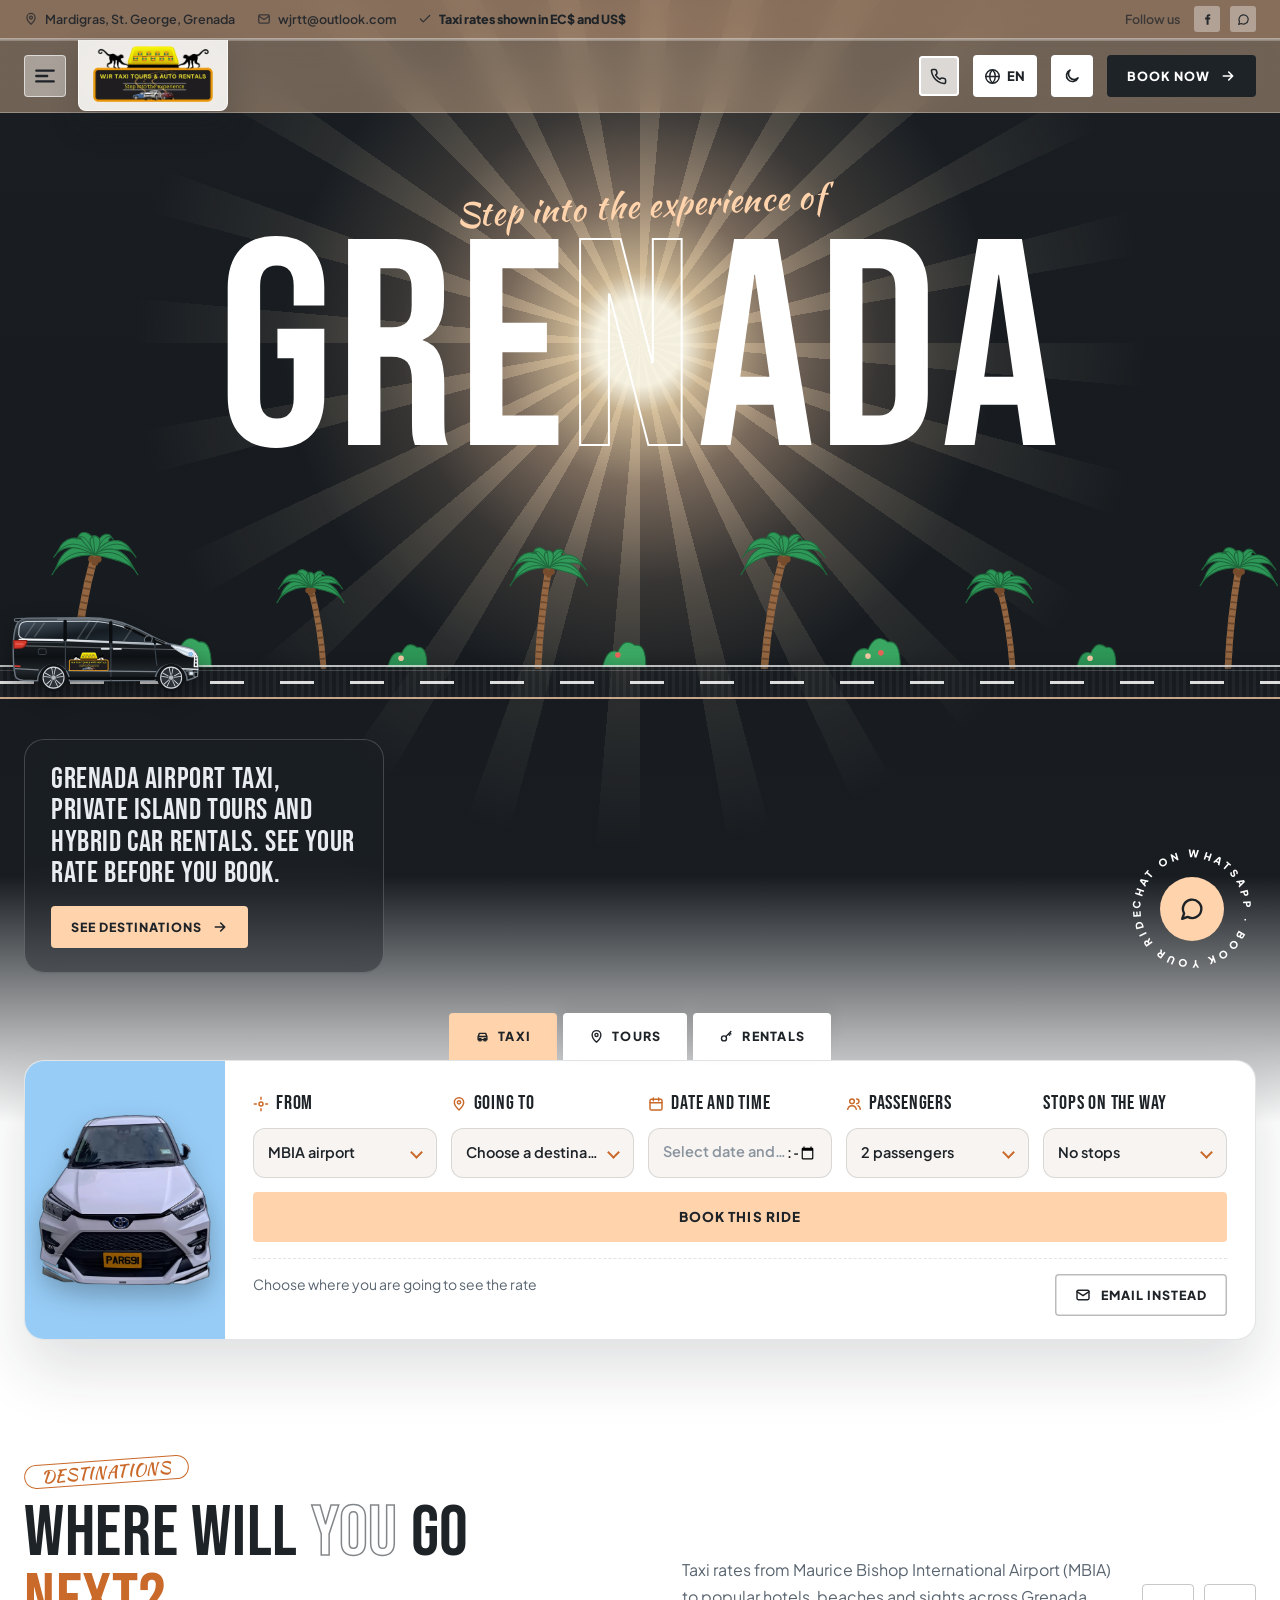
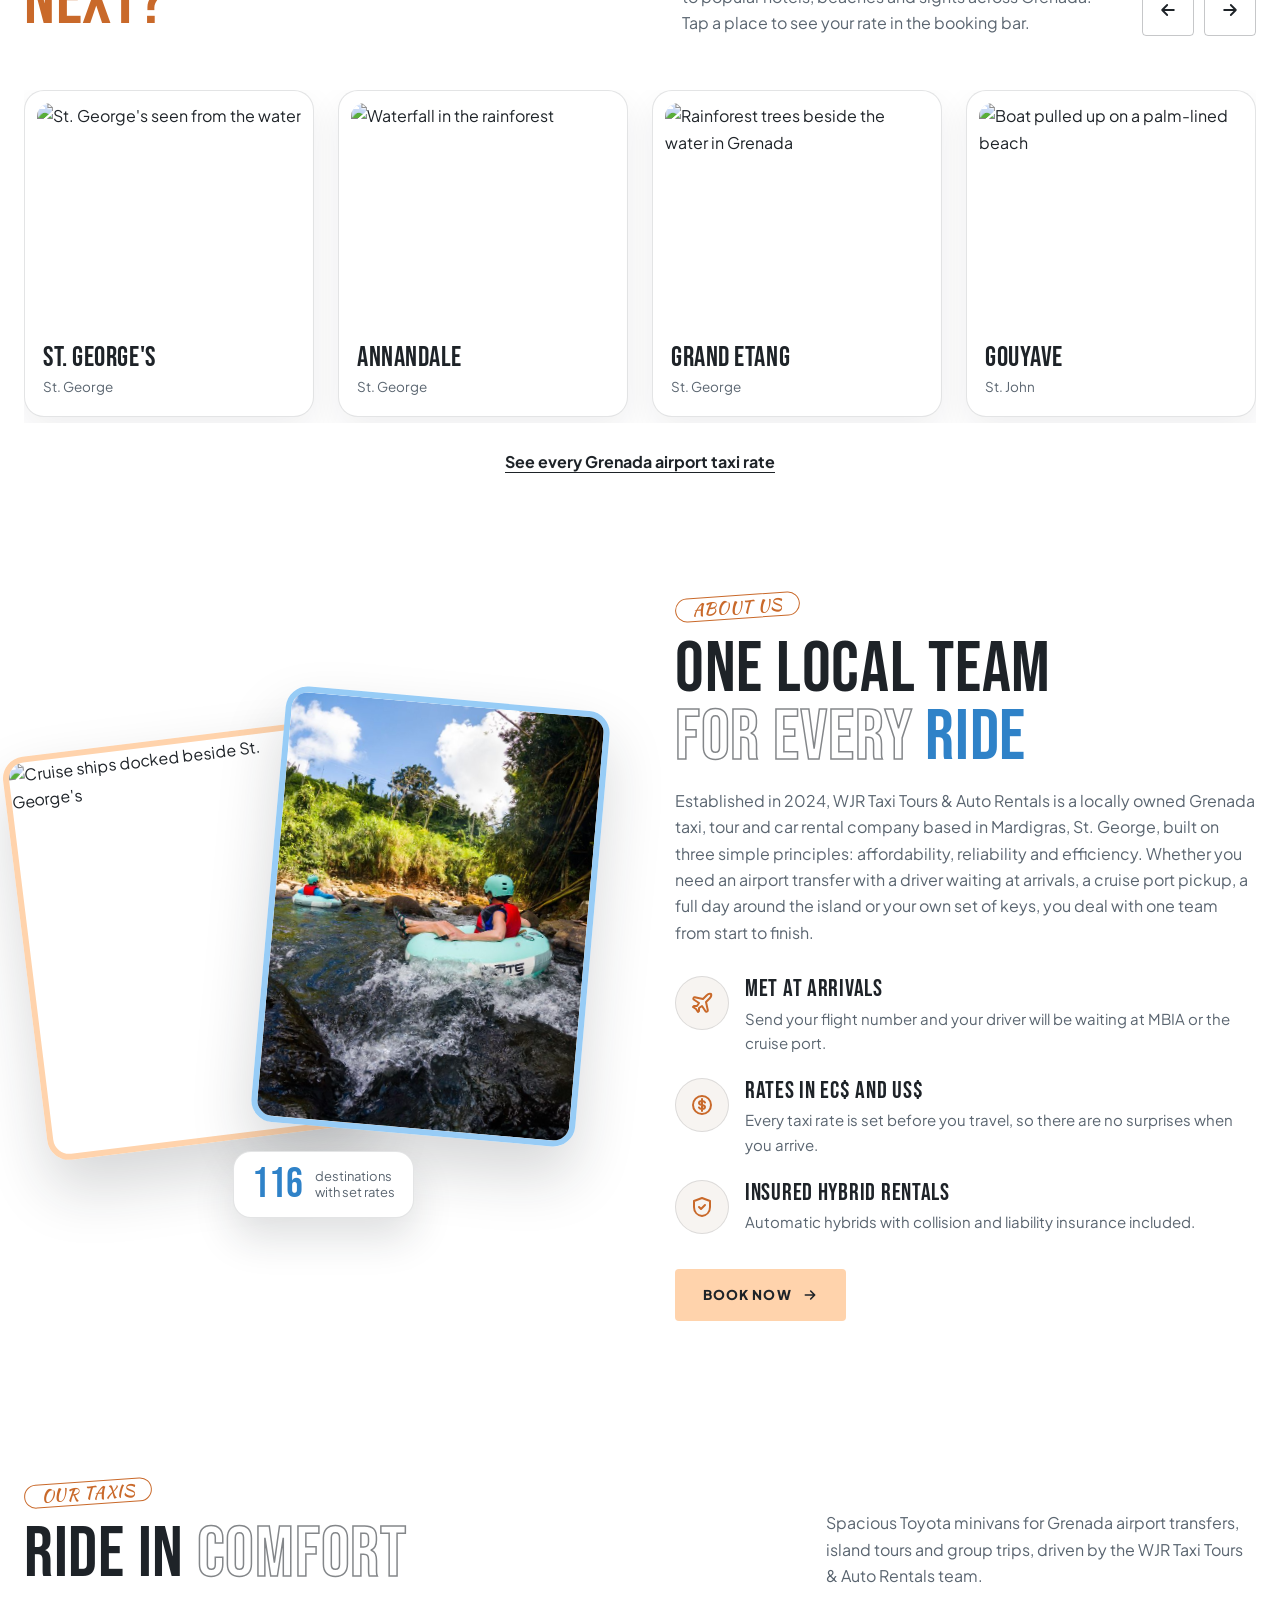
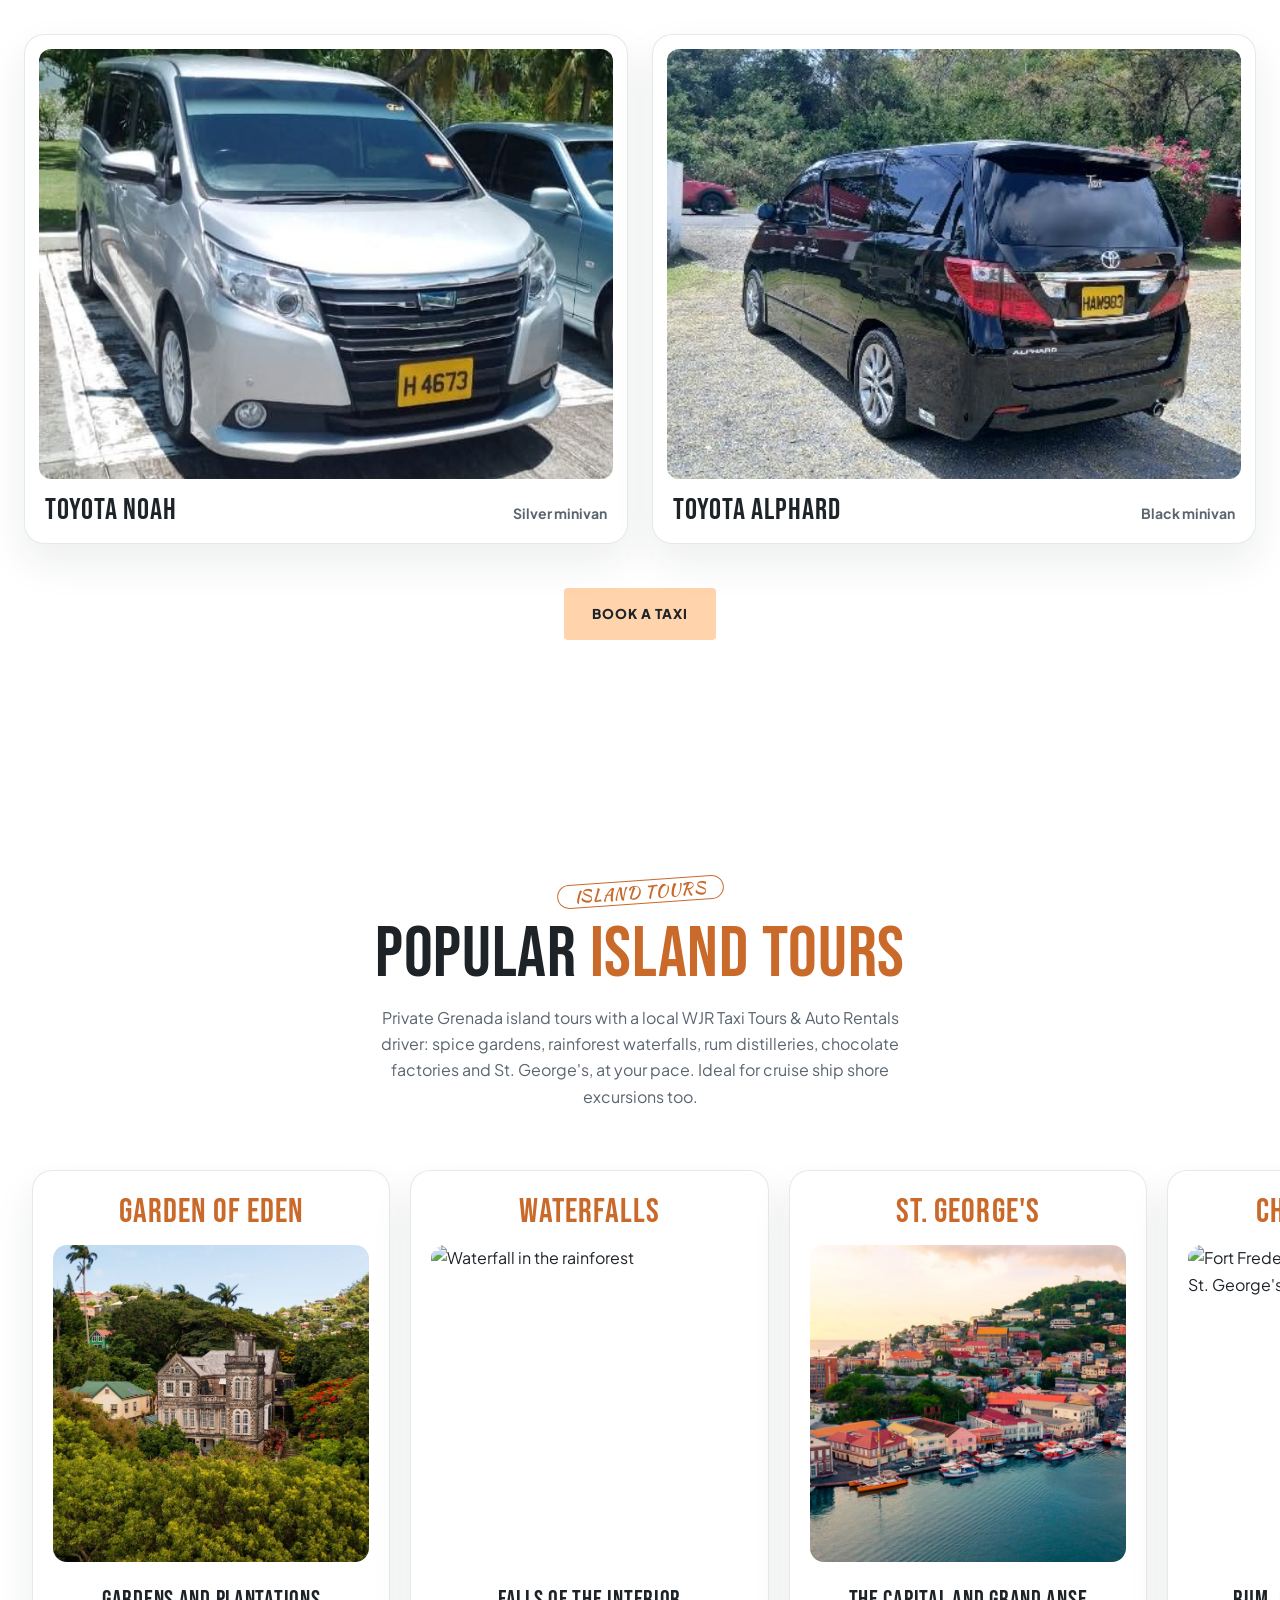
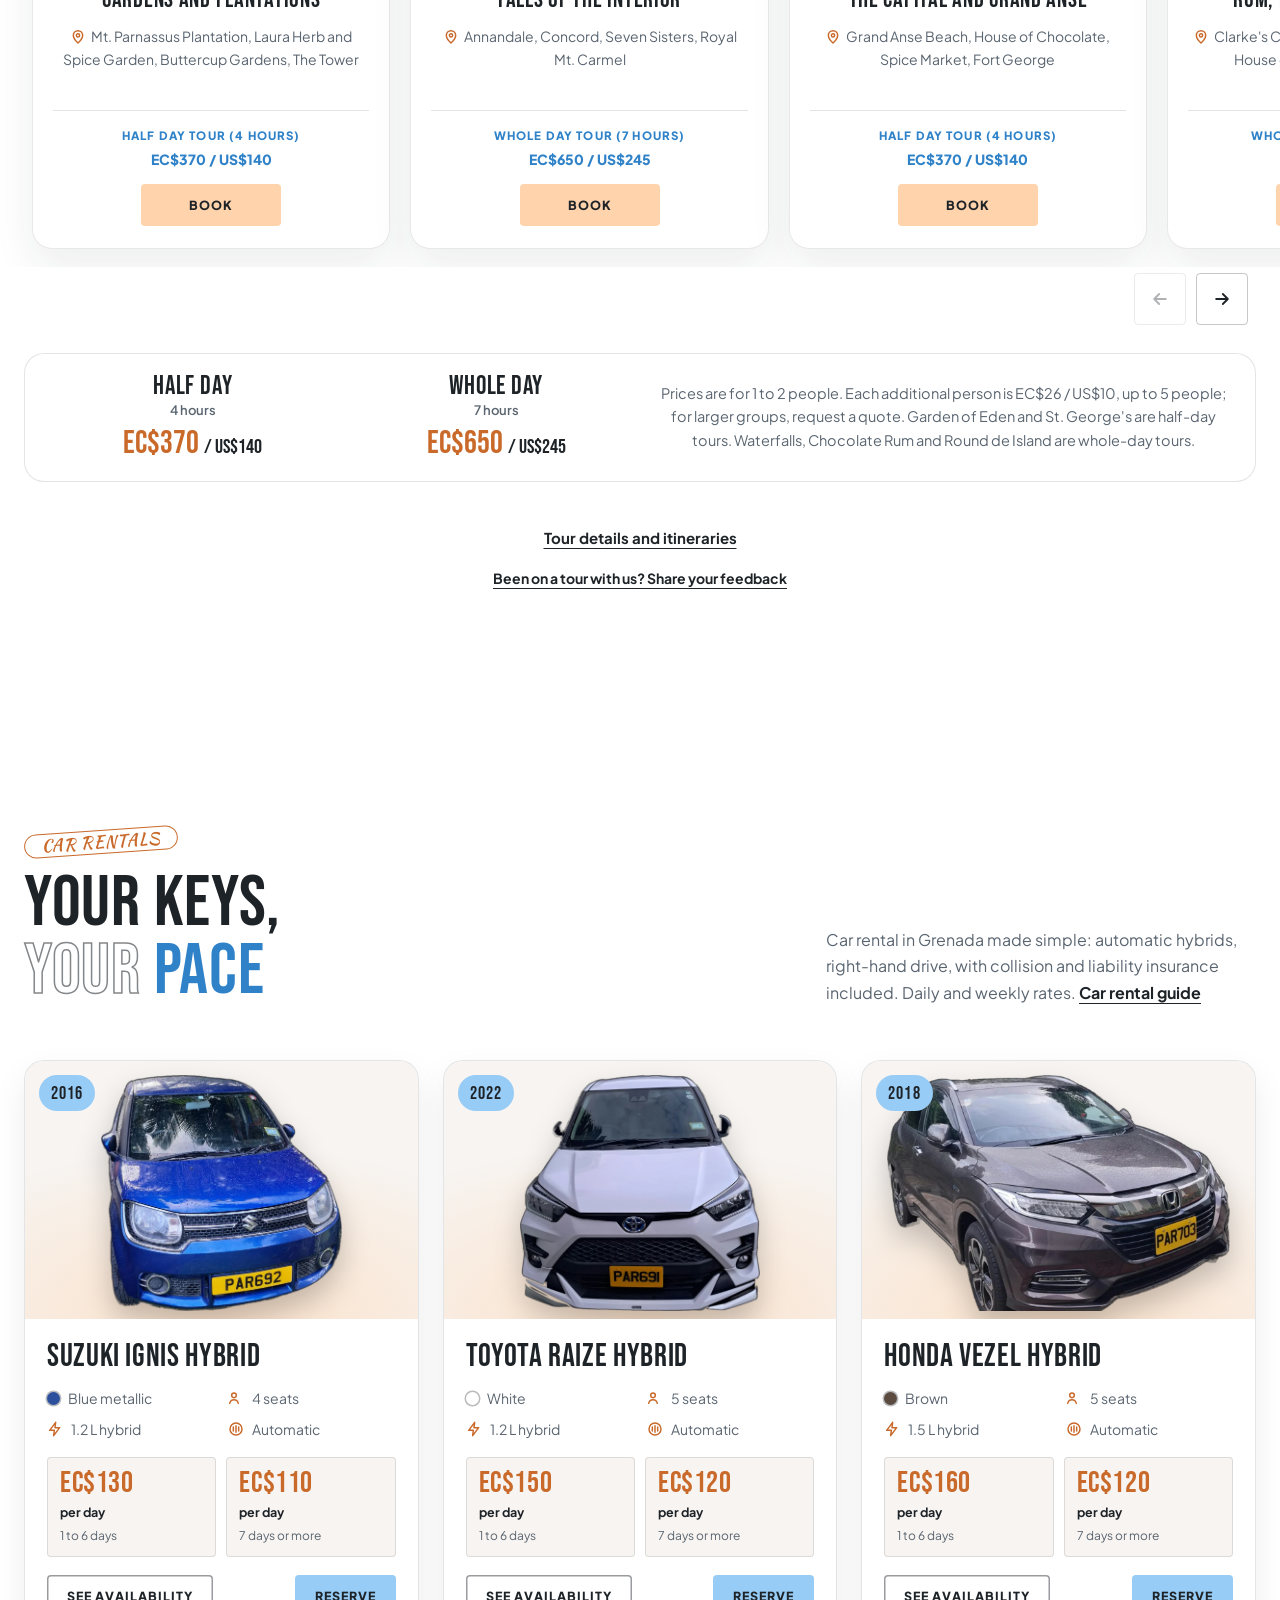
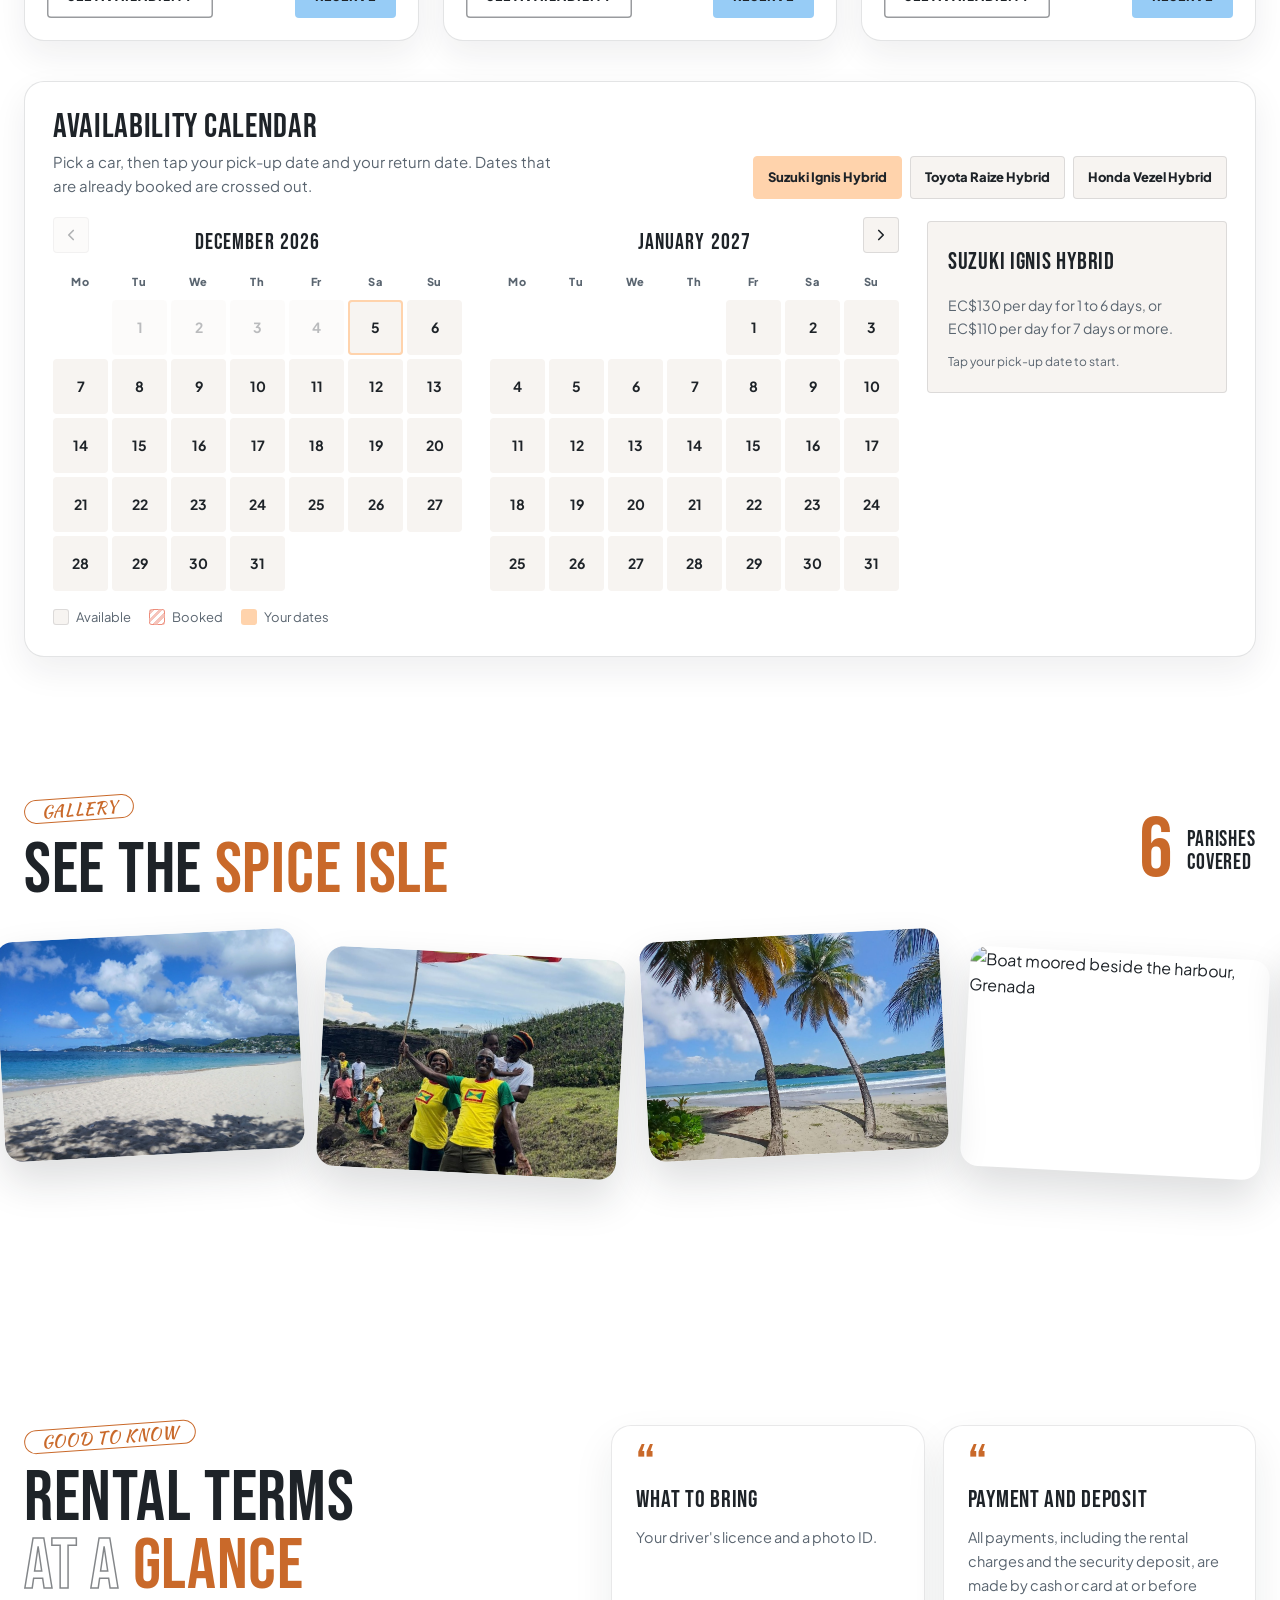
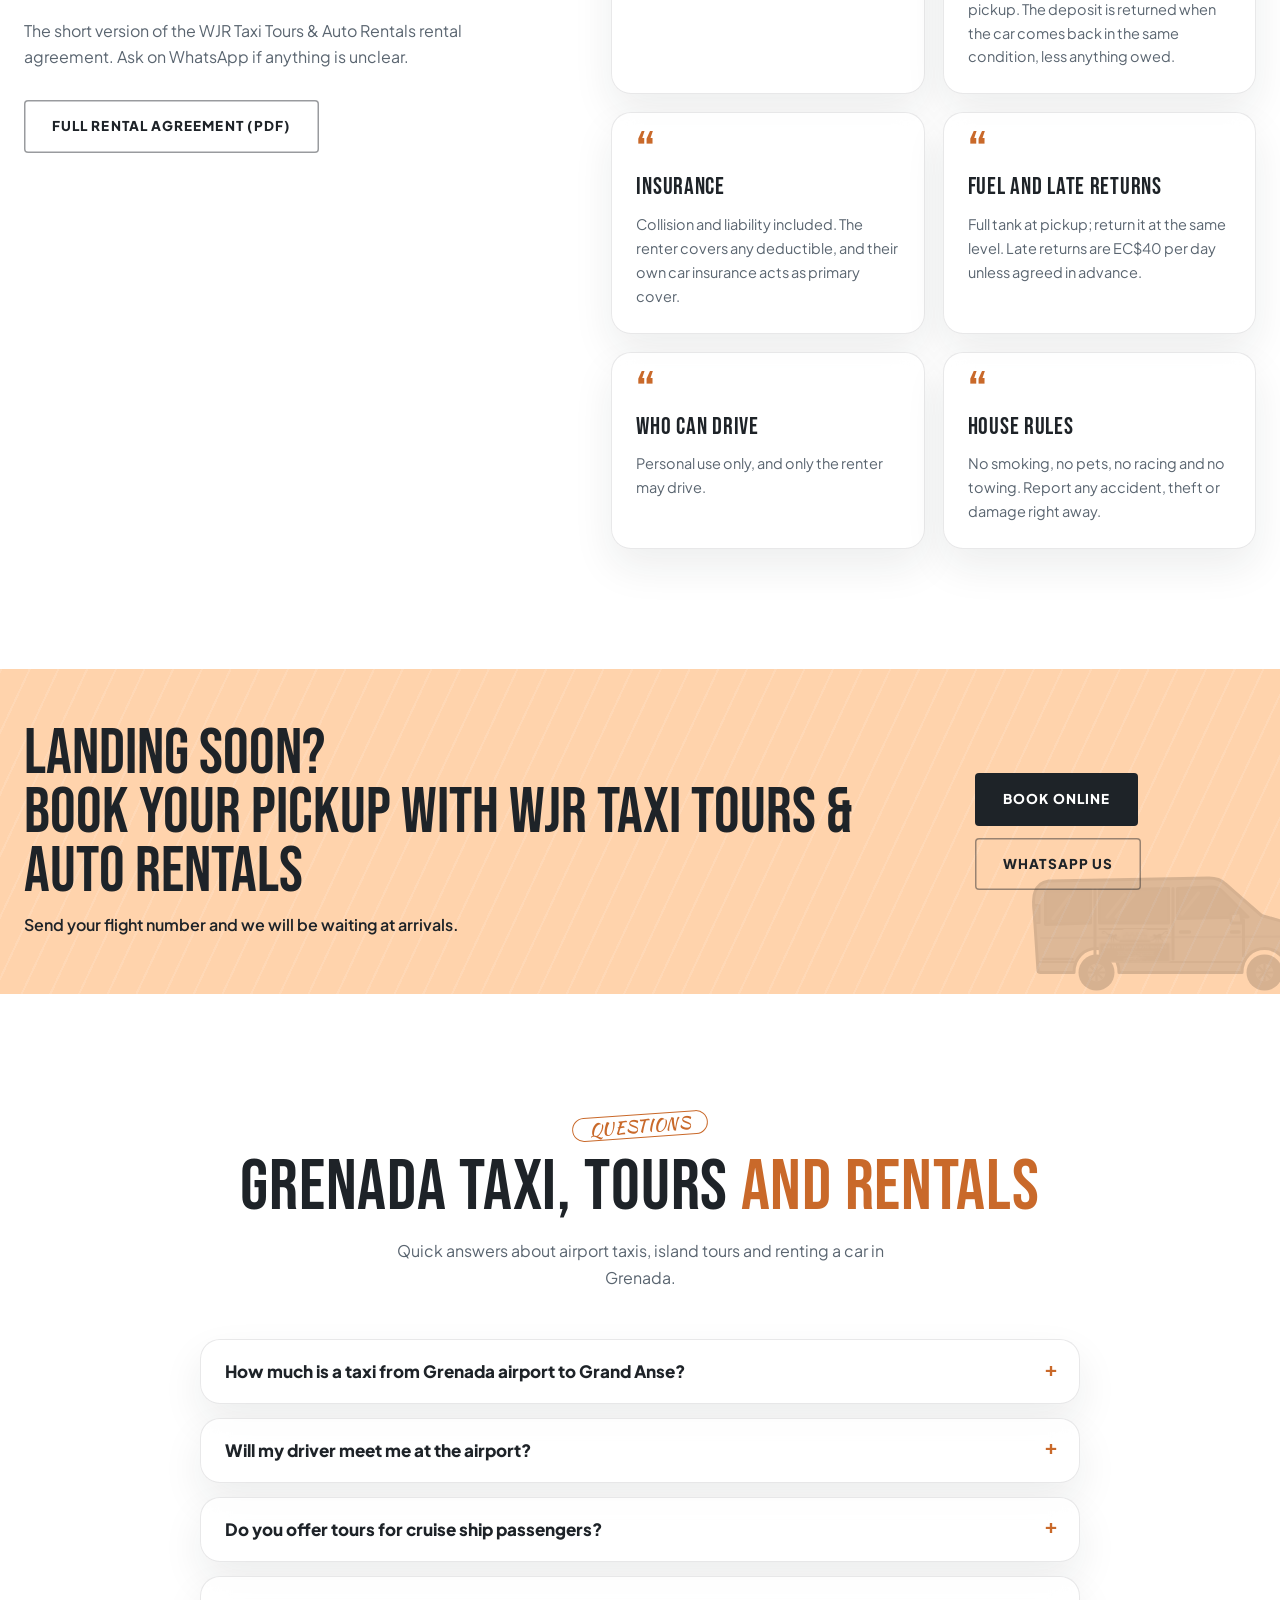
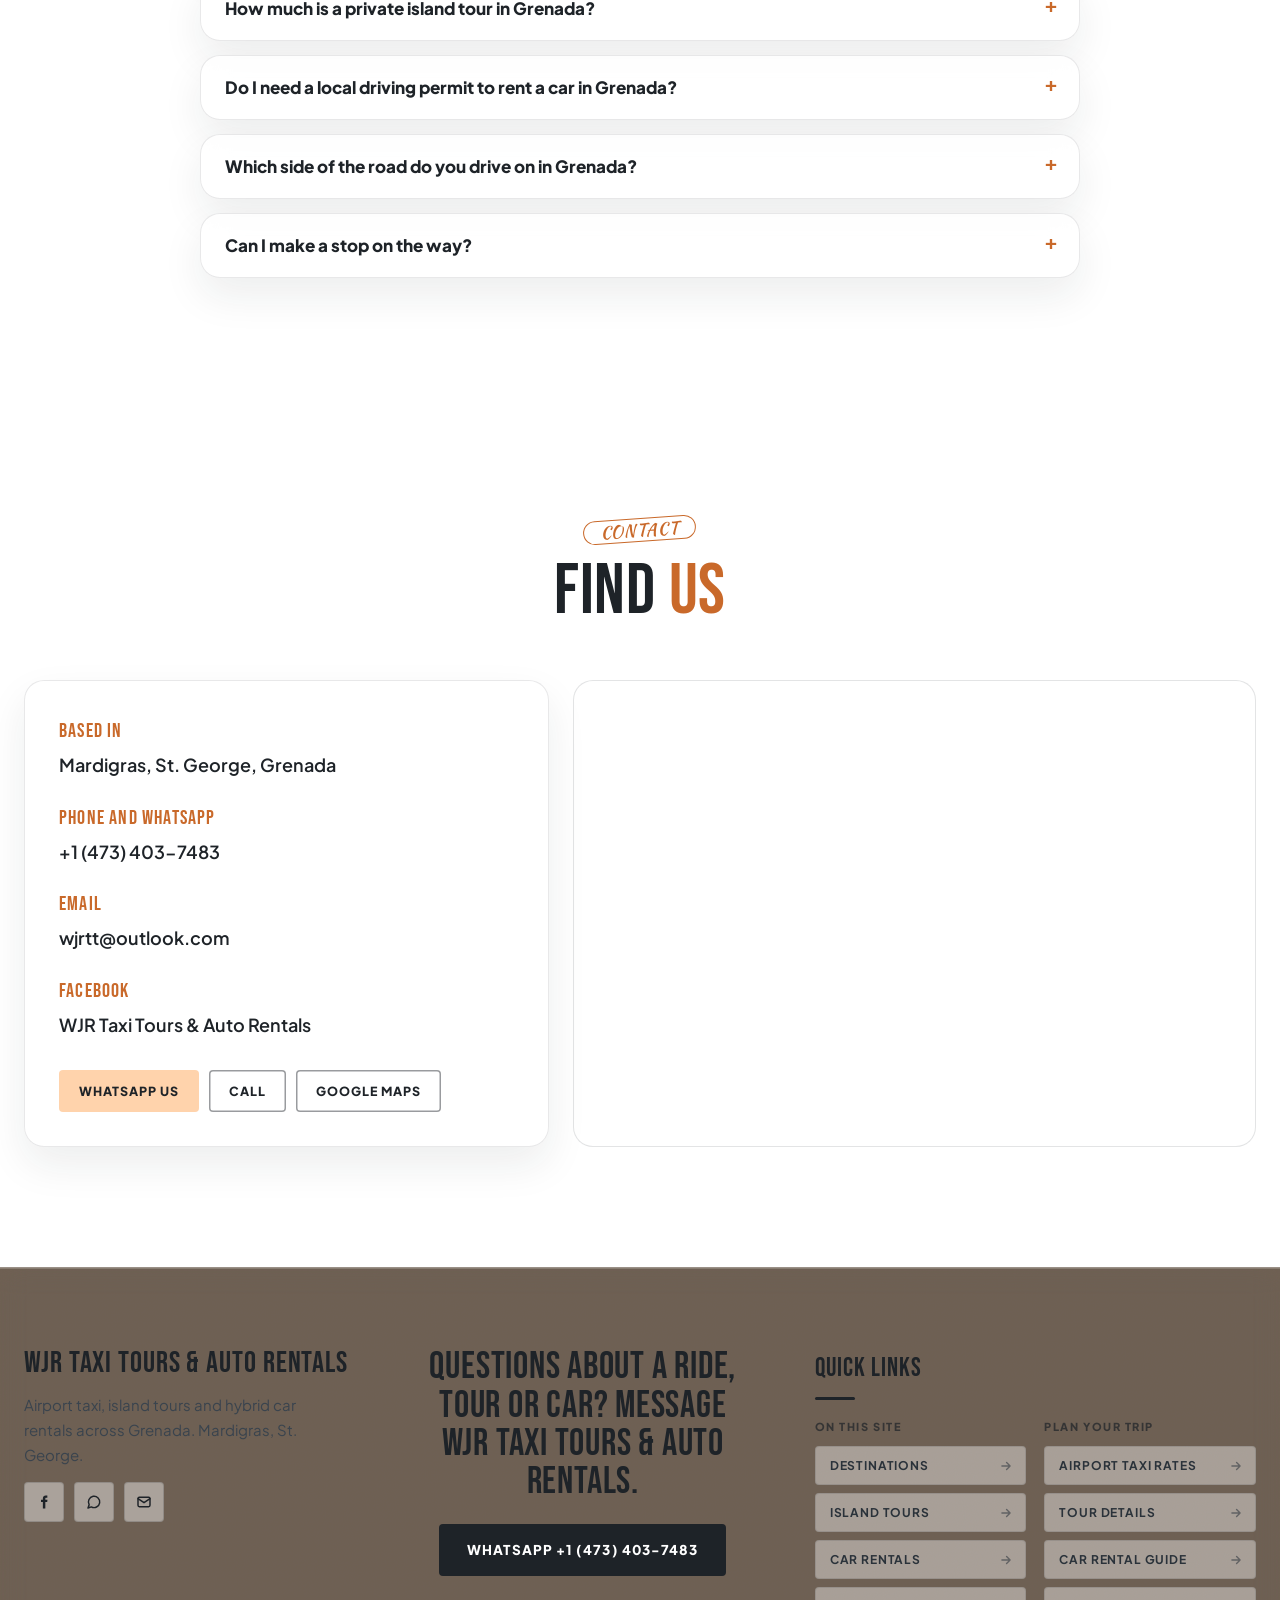
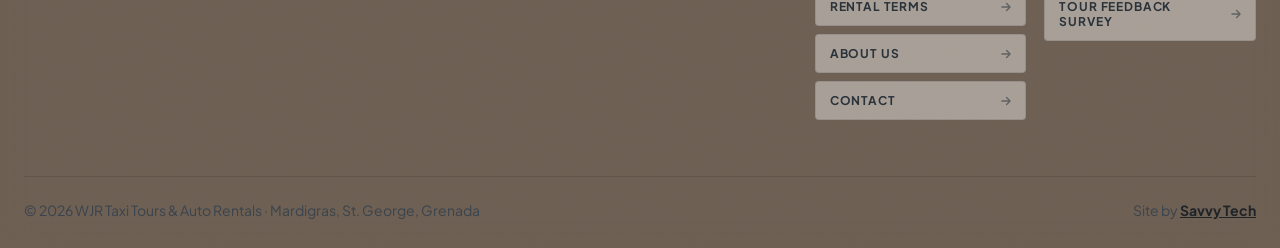
==== commit c992ce4e: "Add files via upload" ====
--- a/index.html
+++ b/index.html
@@ -230,7 +230,7 @@
 <link rel="preconnect" href="https://fonts.googleapis.com">
 <link rel="preconnect" href="https://fonts.gstatic.com" crossorigin>
 <link href="https://fonts.googleapis.com/css2?family=Bebas+Neue&family=Kaushan+Script&family=Plus+Jakarta+Sans:wght@400;500;600;700;800&display=swap" rel="stylesheet">
-<link rel="stylesheet" href="css/styles.css?v=202611061220">
+<link rel="stylesheet" href="css/styles.css?v=202611061250">
 <script>(function(){var t=null;try{t=new URLSearchParams(location.search).get('theme')||localStorage.getItem('wjr-theme')}catch(e){}if(t==='dark')document.documentElement.removeAttribute('data-theme');var d=document.documentElement;if('IntersectionObserver' in window){d.classList.add('js-rv');setTimeout(function(){d.classList.add('rv-all')},5000)}})();</script>
 </head>
 <body>
@@ -284,7 +284,7 @@
       <p class="script">Step into the experience of</p>
       <h1 class="mega" aria-label="Grenada airport taxi, island tours and car rentals"><span>G</span><span>R</span><span>E</span><span class="o">N</span><span>A</span><span>D</span><span>A</span></h1>
       <span class="rot" aria-hidden="true"><span>Airport <b>taxi</b></span><span>Island <b>tours</b></span><span>Car <b>rentals</b></span></span>
-      <div class="road" aria-hidden="true"><div class="sky-night"><span class="crescent"></span><i style="left:33.1%;top:17%;width:1.5px;height:1.5px;animation-delay:0.3s"></i><i style="left:53.4%;top:36%;width:1.5px;height:1.5px;animation-delay:3.6s"></i><i style="left:22.6%;top:12%;width:2.5px;height:2.5px;animation-delay:0.3s"></i><i style="left:10.7%;top:41%;width:3px;height:3px;animation-delay:0.5s"></i><i style="left:23.4%;top:59%;width:1.5px;height:1.5px;animation-delay:2.3s"></i><i style="left:40.1%;top:90%;width:1.5px;height:1.5px;animation-delay:2.2s"></i><i style="left:14.8%;top:41%;width:3px;height:3px;animation-delay:0.5s"></i><i style="left:31.6%;top:76%;width:2px;height:2px;animation-delay:0.4s"></i><i style="left:56.8%;top:21%;width:1.5px;height:1.5px;animation-delay:2.2s"></i><i style="left:8.0%;top:9%;width:2px;height:2px;animation-delay:2.0s"></i><i style="left:53.0%;top:72%;width:2.5px;height:2.5px;animation-delay:2.3s"></i><i style="left:45.5%;top:30%;width:2px;height:2px;animation-delay:2.8s"></i><i style="left:25.4%;top:55%;width:3px;height:3px;animation-delay:2.0s"></i><i style="left:35.0%;top:43%;width:3px;height:3px;animation-delay:3.9s"></i><i style="left:13.3%;top:41%;width:2px;height:2px;animation-delay:0.6s"></i><i style="left:48.9%;top:7%;width:1.5px;height:1.5px;animation-delay:3.1s"></i><i style="left:57.0%;top:81%;width:2px;height:2px;animation-delay:1.4s"></i><i style="left:35.6%;top:48%;width:2.5px;height:2.5px;animation-delay:0.3s"></i><i style="left:11.0%;top:28%;width:1.5px;height:1.5px;animation-delay:0.2s"></i><i style="left:69.3%;top:61%;width:2.5px;height:2.5px;animation-delay:1.1s"></i><i style="left:39.0%;top:63%;width:1.5px;height:1.5px;animation-delay:3.8s"></i><i style="left:36.1%;top:58%;width:2.5px;height:2.5px;animation-delay:0.2s"></i><i style="left:75.8%;top:15%;width:2px;height:2px;animation-delay:1.6s"></i><i style="left:90.0%;top:48%;width:2px;height:2px;animation-delay:1.8s"></i><i style="left:54.7%;top:82%;width:2.5px;height:2.5px;animation-delay:3.5s"></i><i style="left:28.7%;top:41%;width:2px;height:2px;animation-delay:2.7s"></i></div><div class="taxi"><span class="beam"></span><svg aria-hidden="true" viewBox="0 0 200 92" xmlns="http://www.w3.org/2000/svg"><defs><linearGradient id="ab" x1="0" y1="0" x2="0" y2="1"><stop offset="0" stop-color="#4A535C"/><stop offset=".3" stop-color="#1D2328"/><stop offset=".62" stop-color="#0E1114"/><stop offset=".85" stop-color="#20262B"/><stop offset="1" stop-color="#0B0E10"/></linearGradient><linearGradient id="ag" x1="0" y1="0" x2="1" y2="1"><stop offset="0" stop-color="#46535F"/><stop offset=".5" stop-color="#151C22"/><stop offset="1" stop-color="#2B3640"/></linearGradient><linearGradient id="ac" x1="0" y1="0" x2="0" y2="1"><stop offset="0" stop-color="#F5F7F9"/><stop offset="1" stop-color="#9AA3AC"/></linearGradient></defs>
+      <div class="road" aria-hidden="true"><div class="sky-night"><span class="crescent"></span><i style="left:33.1%;top:17%;width:1.5px;height:1.5px;animation-delay:0.3s"></i><i style="left:53.4%;top:36%;width:1.5px;height:1.5px;animation-delay:3.6s"></i><i style="left:22.6%;top:12%;width:2.5px;height:2.5px;animation-delay:0.3s"></i><i style="left:10.7%;top:41%;width:3px;height:3px;animation-delay:0.5s"></i><i style="left:23.4%;top:59%;width:1.5px;height:1.5px;animation-delay:2.3s"></i><i style="left:40.1%;top:90%;width:1.5px;height:1.5px;animation-delay:2.2s"></i><i style="left:14.8%;top:41%;width:3px;height:3px;animation-delay:0.5s"></i><i style="left:31.6%;top:76%;width:2px;height:2px;animation-delay:0.4s"></i><i style="left:56.8%;top:21%;width:1.5px;height:1.5px;animation-delay:2.2s"></i><i style="left:8.0%;top:9%;width:2px;height:2px;animation-delay:2.0s"></i><i style="left:53.0%;top:72%;width:2.5px;height:2.5px;animation-delay:2.3s"></i><i style="left:45.5%;top:30%;width:2px;height:2px;animation-delay:2.8s"></i><i style="left:25.4%;top:55%;width:3px;height:3px;animation-delay:2.0s"></i><i style="left:35.0%;top:43%;width:3px;height:3px;animation-delay:3.9s"></i><i style="left:13.3%;top:41%;width:2px;height:2px;animation-delay:0.6s"></i><i style="left:48.9%;top:7%;width:1.5px;height:1.5px;animation-delay:3.1s"></i><i style="left:57.0%;top:81%;width:2px;height:2px;animation-delay:1.4s"></i><i style="left:35.6%;top:48%;width:2.5px;height:2.5px;animation-delay:0.3s"></i><i style="left:11.0%;top:28%;width:1.5px;height:1.5px;animation-delay:0.2s"></i><i style="left:69.3%;top:61%;width:2.5px;height:2.5px;animation-delay:1.1s"></i><i style="left:39.0%;top:63%;width:1.5px;height:1.5px;animation-delay:3.8s"></i><i style="left:36.1%;top:58%;width:2.5px;height:2.5px;animation-delay:0.2s"></i><i style="left:75.8%;top:15%;width:2px;height:2px;animation-delay:1.6s"></i><i style="left:90.0%;top:48%;width:2px;height:2px;animation-delay:1.8s"></i><i style="left:54.7%;top:82%;width:2.5px;height:2.5px;animation-delay:3.5s"></i><i style="left:28.7%;top:41%;width:2px;height:2px;animation-delay:2.7s"></i></div><span class="asphalt"></span><div class="taxi"><span class="beam"></span><svg aria-hidden="true" viewBox="0 0 200 92" xmlns="http://www.w3.org/2000/svg"><defs><linearGradient id="ab" x1="0" y1="0" x2="0" y2="1"><stop offset="0" stop-color="#4A535C"/><stop offset=".3" stop-color="#1D2328"/><stop offset=".62" stop-color="#0E1114"/><stop offset=".85" stop-color="#20262B"/><stop offset="1" stop-color="#0B0E10"/></linearGradient><linearGradient id="ag" x1="0" y1="0" x2="1" y2="1"><stop offset="0" stop-color="#46535F"/><stop offset=".5" stop-color="#151C22"/><stop offset="1" stop-color="#2B3640"/></linearGradient><linearGradient id="ac" x1="0" y1="0" x2="0" y2="1"><stop offset="0" stop-color="#F5F7F9"/><stop offset="1" stop-color="#9AA3AC"/></linearGradient></defs>
 <g stroke="#69737D" stroke-width="1.4" stroke-linejoin="round" stroke-linecap="round">
 <path d="M14.5 71 C12.8 64 12.4 50 12.8 38 C13.4 29 14.8 23.4 17.4 19.8 C19.4 17.2 22.4 16.4 27 16.3 L84 16 C100 16 113.5 18.6 126 24.4 C139 29.8 149.5 37 161 40.9 C170.5 42.4 178.5 43.6 183.4 46.2 C187.4 48.6 188.6 52.6 188.5 58.5 C188.5 61.5 188.5 64 188.4 66.5 C188.4 70.8 187 73 184 73.6 L178.2 75.6 A15.2 15.2 0 0 0 147.8 75.6 L66.2 76 A15.2 15.2 0 0 0 35.8 76 L22 75.4 C17.4 75 15 73.6 14.5 71 Z" fill="url(#ab)"/>
 <path d="M18.2 25.6 C18.6 22.2 20.6 19.8 25.5 19.6 L84 19.3 C99 19.3 111 21.8 123.4 27.4 C134 31.2 143.5 36.6 154 40.2 L146.5 40.6 L62 36.8 L25 36.3 C20.6 36.2 18.2 34.6 17.8 31.5 Z" fill="url(#ag)" stroke="#C9D1D9" stroke-width="1"/>
@@ -645,8 +645,8 @@
   <a class="btn btn-peach wa" href="https://wa.me/14734037483" target="_blank" rel="noopener" aria-label="Chat on WhatsApp"><svg width="22" height="22" viewBox="0 0 24 24" fill="none" stroke="currentColor" stroke-width="2" stroke-linecap="round" stroke-linejoin="round"><path d="M3 21l1.7-5A8.5 8.5 0 1 1 8 19.3L3 21z"/></svg></a>
 </div>
 
-<script src="js/fares.js?v=202611061220"></script>
-<script src="js/rentals.js?v=202611061220"></script>
-<script src="js/main.js?v=202611061220"></script>
+<script src="js/fares.js?v=202611061250"></script>
+<script src="js/rentals.js?v=202611061250"></script>
+<script src="js/main.js?v=202611061250"></script>
 </body>
 </html>
--- a/css/styles.css
+++ b/css/styles.css
@@ -711,3 +711,39 @@
 
 /* Rental warning link to the calendar */
 .fare-out .cal-link{color:inherit;font-weight:800;text-decoration:underline;text-underline-offset:3px}
+
+/* road surface */
+.road{height:178px}
+.road::before{bottom:30px}
+.road .asphalt{position:absolute;left:0;right:0;bottom:0;height:34px;background:
+linear-gradient(180deg,rgba(255,255,255,.7) 0 2px,transparent 2px 5px,rgba(255,255,255,.18) 5px 6px,transparent 6px),
+linear-gradient(0deg,rgba(255,211,172,.75) 0 2px,transparent 2px),
+repeating-linear-gradient(90deg,rgba(255,255,255,.035) 0 3px,rgba(0,0,0,.05) 3px 7px),
+linear-gradient(180deg,rgba(24,28,32,.34),rgba(30,35,40,.48));box-shadow:0 -4px 12px rgba(0,0,0,.12)}
+.road::after{bottom:15px;height:3px;z-index:1;background:repeating-linear-gradient(90deg,rgba(255,255,255,.85) 0 34px,transparent 34px 70px);animation:lane .9s linear infinite}
+@keyframes lane{to{background-position:70px 0}}
+.taxi{bottom:1px;z-index:2}
+@media (max-width:640px){.road{height:124px}.road::before{bottom:24px}.road .asphalt{height:27px}.road::after{bottom:12px;height:2px;background:repeating-linear-gradient(90deg,rgba(255,255,255,.85) 0 22px,transparent 22px 46px)}@keyframes lane{to{background-position:46px 0}}.taxi{bottom:2px}}
+
+/* sun rays (light) / moonlight (dark) behind GRENADA */
+.mega{position:relative}
+.mega::before,.mega::after{content:"";position:absolute;left:50%;top:44%;border-radius:50%;pointer-events:none;z-index:-1;transform:translate(-50%,-50%)}
+.mega::before{width:4.4em;height:4.4em;background:repeating-conic-gradient(from 0deg,rgba(214,232,255,.11) 0 2deg,transparent 2.5deg 15deg);-webkit-mask:radial-gradient(circle,#000 0 12%,rgba(0,0,0,.45) 28%,transparent 56%);mask:radial-gradient(circle,#000 0 12%,rgba(0,0,0,.45) 28%,transparent 56%);animation:rays 160s linear infinite}
+.mega::after{width:2.6em;height:2.6em;background:radial-gradient(circle,rgba(246,244,234,.92) 0 6.5%,rgba(214,232,250,.45) 8%,rgba(151,204,246,.24) 18%,rgba(151,204,246,.1) 40%,transparent 66%);animation:glow 7s ease-in-out infinite alternate}
+html[data-theme="light"] .mega::before{background:repeating-conic-gradient(from 0deg,rgba(255,236,196,.3) 0 5deg,transparent 5deg 15deg);animation-duration:90s}
+html[data-theme="light"] .mega::after{background:radial-gradient(circle,rgba(255,250,232,.95) 0 8%,rgba(255,226,180,.75) 13%,rgba(255,211,172,.42) 26%,rgba(255,211,172,.14) 44%,transparent 66%)}
+@keyframes rays{to{transform:translate(-50%,-50%) rotate(360deg)}}
+@keyframes glow{from{opacity:.8;transform:translate(-50%,-50%) scale(.96)}to{opacity:1;transform:translate(-50%,-50%) scale(1.04)}}
+.crescent{display:none}
+@media (prefers-reduced-motion:reduce){.mega::before,.mega::after{animation:none}}
+
+/* night-time hero (dark mode) */
+.hero-bg::before,.hero-bg::after{content:"";position:absolute;inset:0;pointer-events:none}
+html:not([data-theme="light"]) .hero-bg .s{filter:brightness(.38) saturate(.5) contrast(1.1) hue-rotate(8deg)}
+html:not([data-theme="light"]) .hero-bg::after{z-index:1;background:radial-gradient(ellipse 46% 38% at 50% 34%,rgba(151,204,246,.2),transparent 70%),linear-gradient(180deg,rgba(6,12,30,.82) 0%,rgba(9,18,42,.6) 42%,rgba(12,20,36,.42) 70%,rgba(14,18,26,.62) 100%)}
+html:not([data-theme="light"]) .hero-bg::before{z-index:2;background:radial-gradient(0.8px 0.8px at 34.0% 5.0%,rgba(255,250,235,0.5) 98%,transparent),radial-gradient(0.8px 0.8px at 72.7% 18.6%,rgba(255,250,235,0.95) 98%,transparent),radial-gradient(0.8px 0.8px at 88.9% 53.2%,rgba(255,250,235,0.95) 98%,transparent),radial-gradient(0.6px 0.6px at 37.7% 10.6%,rgba(255,250,235,0.65) 98%,transparent),radial-gradient(0.8px 0.8px at 71.4% 51.2%,rgba(255,250,235,0.95) 98%,transparent),radial-gradient(0.8px 0.8px at 68.4% 50.4%,rgba(255,250,235,0.8) 98%,transparent),radial-gradient(0.8px 0.8px at 24.0% 15.7%,rgba(255,250,235,0.95) 98%,transparent),radial-gradient(1px 1px at 24.4% 51.7%,rgba(255,250,235,0.8) 98%,transparent),radial-gradient(1px 1px at 39.5% 5.1%,rgba(255,250,235,0.8) 98%,transparent),radial-gradient(0.8px 0.8px at 52.2% 12.6%,rgba(255,250,235,0.5) 98%,transparent),radial-gradient(1.5px 1.5px at 39.1% 10.2%,rgba(255,250,235,0.95) 98%,transparent),radial-gradient(0.8px 0.8px at 22.9% 32.5%,rgba(255,250,235,0.5) 98%,transparent),radial-gradient(1.2px 1.2px at 94.6% 3.2%,rgba(255,250,235,0.5) 98%,transparent),radial-gradient(0.8px 0.8px at 67.8% 46.2%,rgba(255,250,235,0.95) 98%,transparent),radial-gradient(0.8px 0.8px at 69.3% 41.2%,rgba(255,250,235,0.5) 98%,transparent),radial-gradient(1px 1px at 71.5% 10.3%,rgba(255,250,235,0.95) 98%,transparent),radial-gradient(1px 1px at 33.2% 57.9%,rgba(255,250,235,0.65) 98%,transparent),radial-gradient(0.8px 0.8px at 85.2% 23.0%,rgba(255,250,235,0.65) 98%,transparent),radial-gradient(1.5px 1.5px at 28.1% 44.5%,rgba(255,250,235,0.65) 98%,transparent),radial-gradient(1.5px 1.5px at 50.5% 57.2%,rgba(255,250,235,0.95) 98%,transparent),radial-gradient(1px 1px at 90.0% 54.1%,rgba(255,250,235,0.5) 98%,transparent),radial-gradient(1px 1px at 76.8% 5.0%,rgba(255,250,235,0.65) 98%,transparent),radial-gradient(1px 1px at 83.8% 53.2%,rgba(255,250,235,0.5) 98%,transparent),radial-gradient(1px 1px at 51.0% 56.6%,rgba(255,250,235,0.8) 98%,transparent),radial-gradient(0.8px 0.8px at 22.0% 54.1%,rgba(255,250,235,0.95) 98%,transparent),radial-gradient(1.5px 1.5px at 4.4% 32.3%,rgba(255,250,235,0.5) 98%,transparent),radial-gradient(1px 1px at 6.4% 39.3%,rgba(255,250,235,0.95) 98%,transparent),radial-gradient(1px 1px at 68.8% 6.9%,rgba(255,250,235,0.65) 98%,transparent),radial-gradient(1.5px 1.5px at 81.3% 51.5%,rgba(255,250,235,0.65) 98%,transparent),radial-gradient(0.6px 0.6px at 94.2% 31.3%,rgba(255,250,235,0.8) 98%,transparent),radial-gradient(1.2px 1.2px at 74.2% 48.6%,rgba(255,250,235,0.5) 98%,transparent),radial-gradient(1px 1px at 53.9% 3.8%,rgba(255,250,235,0.5) 98%,transparent),radial-gradient(0.8px 0.8px at 87.8% 37.1%,rgba(255,250,235,0.65) 98%,transparent),radial-gradient(0.6px 0.6px at 29.0% 34.1%,rgba(255,250,235,0.8) 98%,transparent),radial-gradient(0.8px 0.8px at 60.9% 3.6%,rgba(255,250,235,0.65) 98%,transparent),radial-gradient(1.2px 1.2px at 23.4% 54.4%,rgba(255,250,235,0.65) 98%,transparent);animation:twinkle2 5s ease-in-out infinite alternate}
+html:not([data-theme="light"]) .hero-main::before{content:"";position:absolute;inset:-118px -50vw 0;pointer-events:none;z-index:-1;background:radial-gradient(0.6px 0.6px at 79.2% 31.7%,rgba(255,250,235,0.65) 98%,transparent),radial-gradient(0.6px 0.6px at 26.3% 50.8%,rgba(255,250,235,0.8) 98%,transparent),radial-gradient(1px 1px at 78.9% 52.8%,rgba(255,250,235,0.65) 98%,transparent),radial-gradient(0.8px 0.8px at 4.6% 2.8%,rgba(255,250,235,0.95) 98%,transparent),radial-gradient(0.8px 0.8px at 34.2% 3.3%,rgba(255,250,235,0.65) 98%,transparent),radial-gradient(0.6px 0.6px at 20.7% 50.6%,rgba(255,250,235,0.95) 98%,transparent),radial-gradient(1px 1px at 73.5% 54.5%,rgba(255,250,235,0.95) 98%,transparent),radial-gradient(0.8px 0.8px at 50.5% 11.0%,rgba(255,250,235,0.65) 98%,transparent),radial-gradient(0.6px 0.6px at 67.8% 53.5%,rgba(255,250,235,0.65) 98%,transparent),radial-gradient(1.5px 1.5px at 26.0% 48.1%,rgba(255,250,235,0.65) 98%,transparent),radial-gradient(0.8px 0.8px at 8.7% 3.0%,rgba(255,250,235,0.8) 98%,transparent),radial-gradient(0.6px 0.6px at 55.1% 11.3%,rgba(255,250,235,0.95) 98%,transparent),radial-gradient(0.8px 0.8px at 10.2% 56.1%,rgba(255,250,235,0.8) 98%,transparent),radial-gradient(1.5px 1.5px at 76.7% 54.0%,rgba(255,250,235,0.8) 98%,transparent),radial-gradient(1px 1px at 6.9% 7.5%,rgba(255,250,235,0.95) 98%,transparent),radial-gradient(0.8px 0.8px at 92.8% 45.2%,rgba(255,250,235,0.5) 98%,transparent),radial-gradient(1px 1px at 16.3% 50.0%,rgba(255,250,235,0.65) 98%,transparent),radial-gradient(1.2px 1.2px at 93.6% 37.2%,rgba(255,250,235,0.95) 98%,transparent),radial-gradient(1.2px 1.2px at 11.3% 34.6%,rgba(255,250,235,0.5) 98%,transparent),radial-gradient(0.8px 0.8px at 26.7% 2.4%,rgba(255,250,235,0.8) 98%,transparent),radial-gradient(0.6px 0.6px at 5.1% 29.1%,rgba(255,250,235,0.65) 98%,transparent),radial-gradient(1px 1px at 4.6% 29.1%,rgba(255,250,235,0.65) 98%,transparent),radial-gradient(0.6px 0.6px at 25.7% 54.7%,rgba(255,250,235,0.5) 98%,transparent),radial-gradient(0.8px 0.8px at 6.9% 17.4%,rgba(255,250,235,0.65) 98%,transparent),radial-gradient(1px 1px at 80.1% 34.8%,rgba(255,250,235,0.65) 98%,transparent),radial-gradient(1px 1px at 36.5% 7.2%,rgba(255,250,235,0.65) 98%,transparent),radial-gradient(1px 1px at 64.7% 57.5%,rgba(255,250,235,0.65) 98%,transparent),radial-gradient(1px 1px at 87.1% 35.0%,rgba(255,250,235,0.5) 98%,transparent),radial-gradient(0.6px 0.6px at 9.1% 8.4%,rgba(255,250,235,0.8) 98%,transparent),radial-gradient(1px 1px at 4.7% 56.9%,rgba(255,250,235,0.8) 98%,transparent),radial-gradient(0.8px 0.8px at 30.7% 3.9%,rgba(255,250,235,0.95) 98%,transparent),radial-gradient(1.2px 1.2px at 89.4% 8.1%,rgba(255,250,235,0.95) 98%,transparent),radial-gradient(1px 1px at 15.1% 36.0%,rgba(255,250,235,0.95) 98%,transparent),radial-gradient(0.8px 0.8px at 95.2% 44.2%,rgba(255,250,235,0.95) 98%,transparent),radial-gradient(0.8px 0.8px at 18.9% 12.9%,rgba(255,250,235,0.65) 98%,transparent),radial-gradient(1px 1px at 96.8% 13.1%,rgba(255,250,235,0.65) 98%,transparent),radial-gradient(0.8px 0.8px at 69.7% 29.9%,rgba(255,250,235,0.65) 98%,transparent);animation:twinkle2 4s ease-in-out 1.5s infinite alternate-reverse}
+@keyframes twinkle2{from{opacity:.45}to{opacity:1}}
+html:not([data-theme="light"]) .hero .script{color:#CFE6FA}
+html:not([data-theme="light"]) .mega{text-shadow:0 0 28px rgba(151,204,246,.25)}
+@media (prefers-reduced-motion:reduce){.hero-bg::before,.hero-main::before{animation:none}}
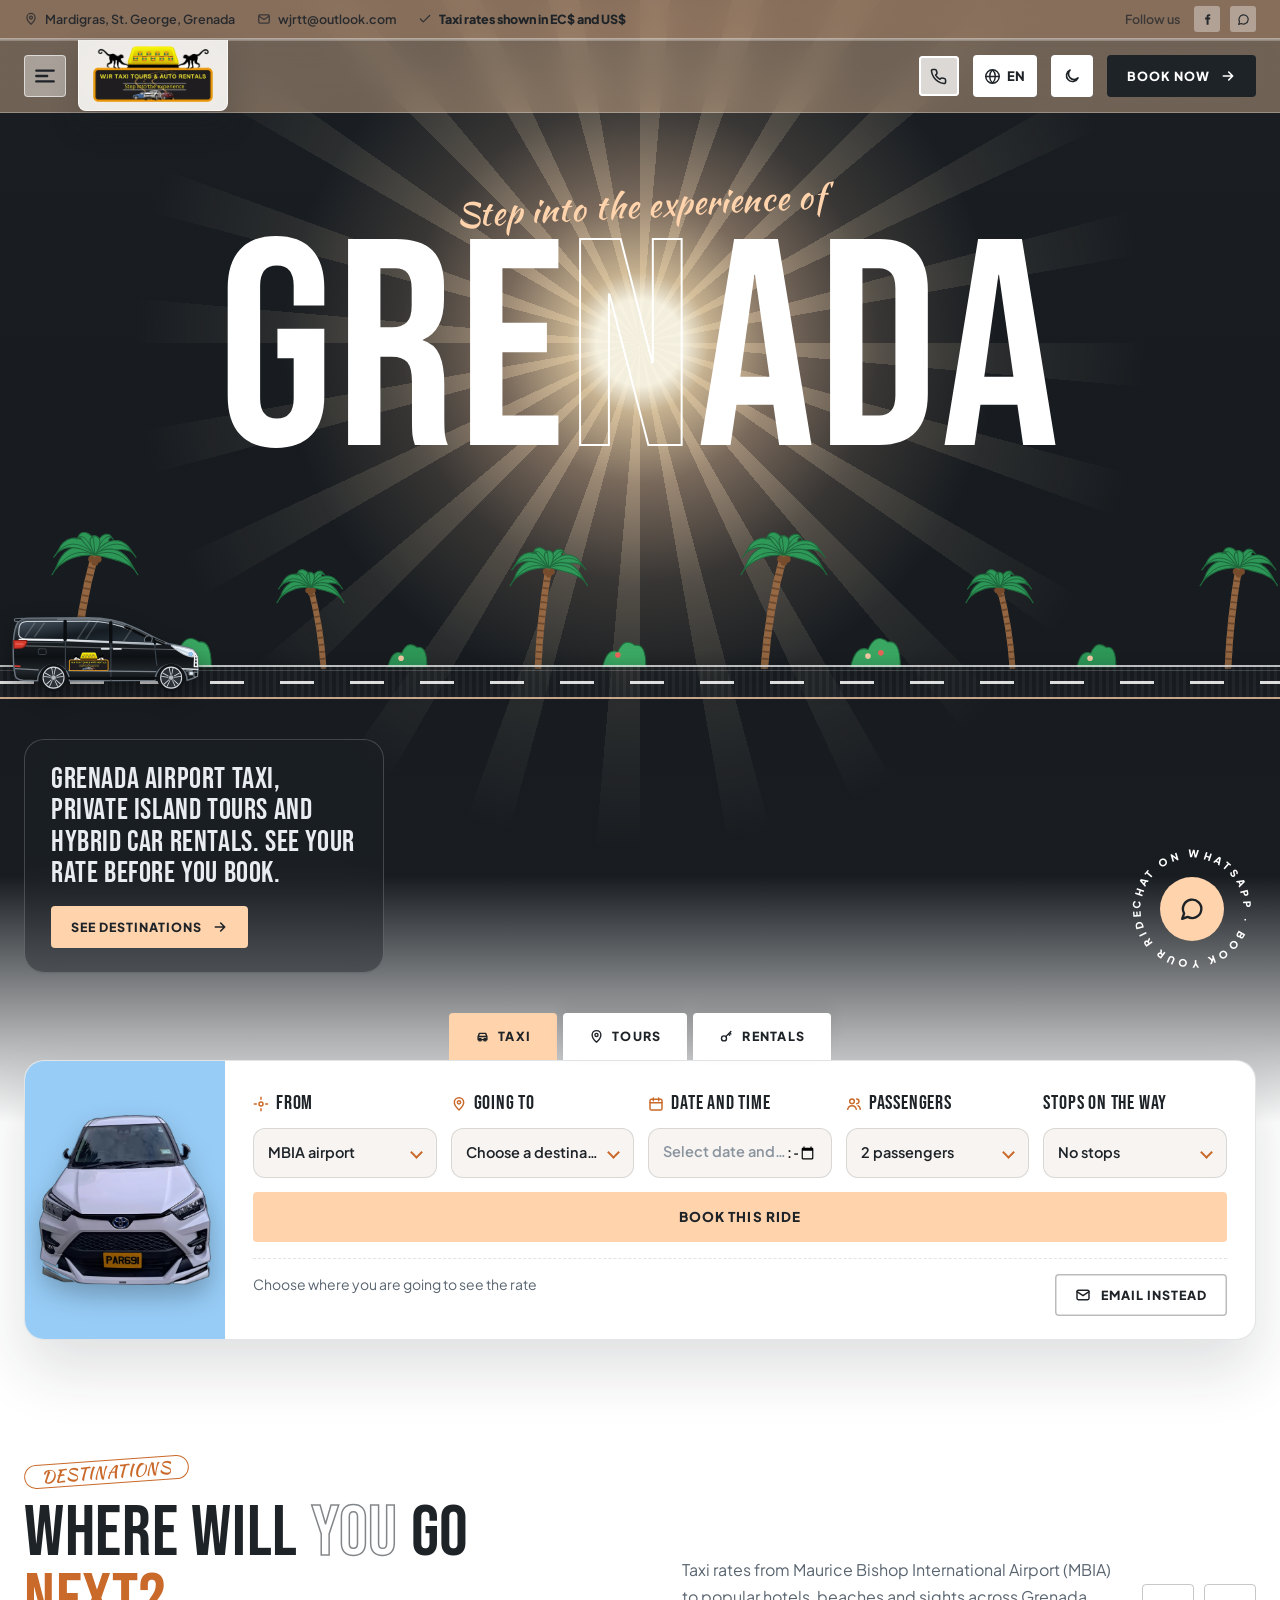
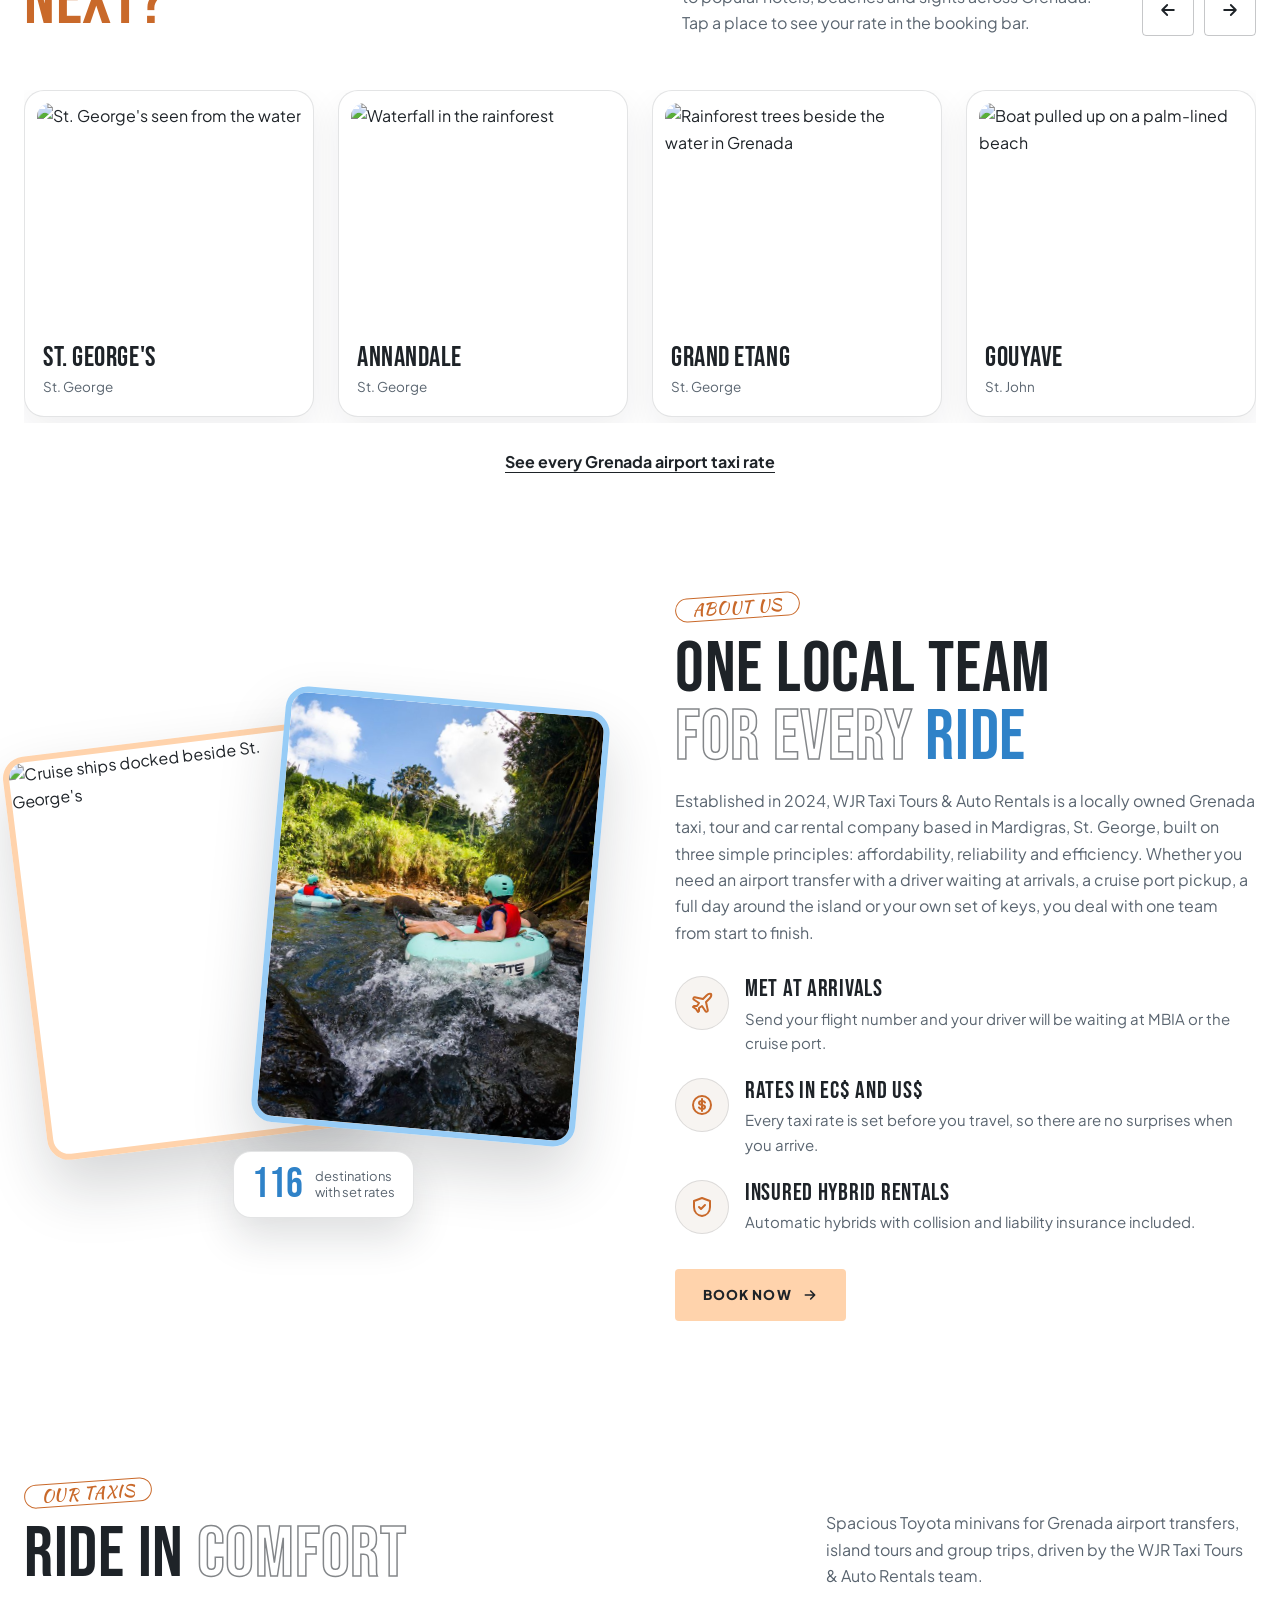
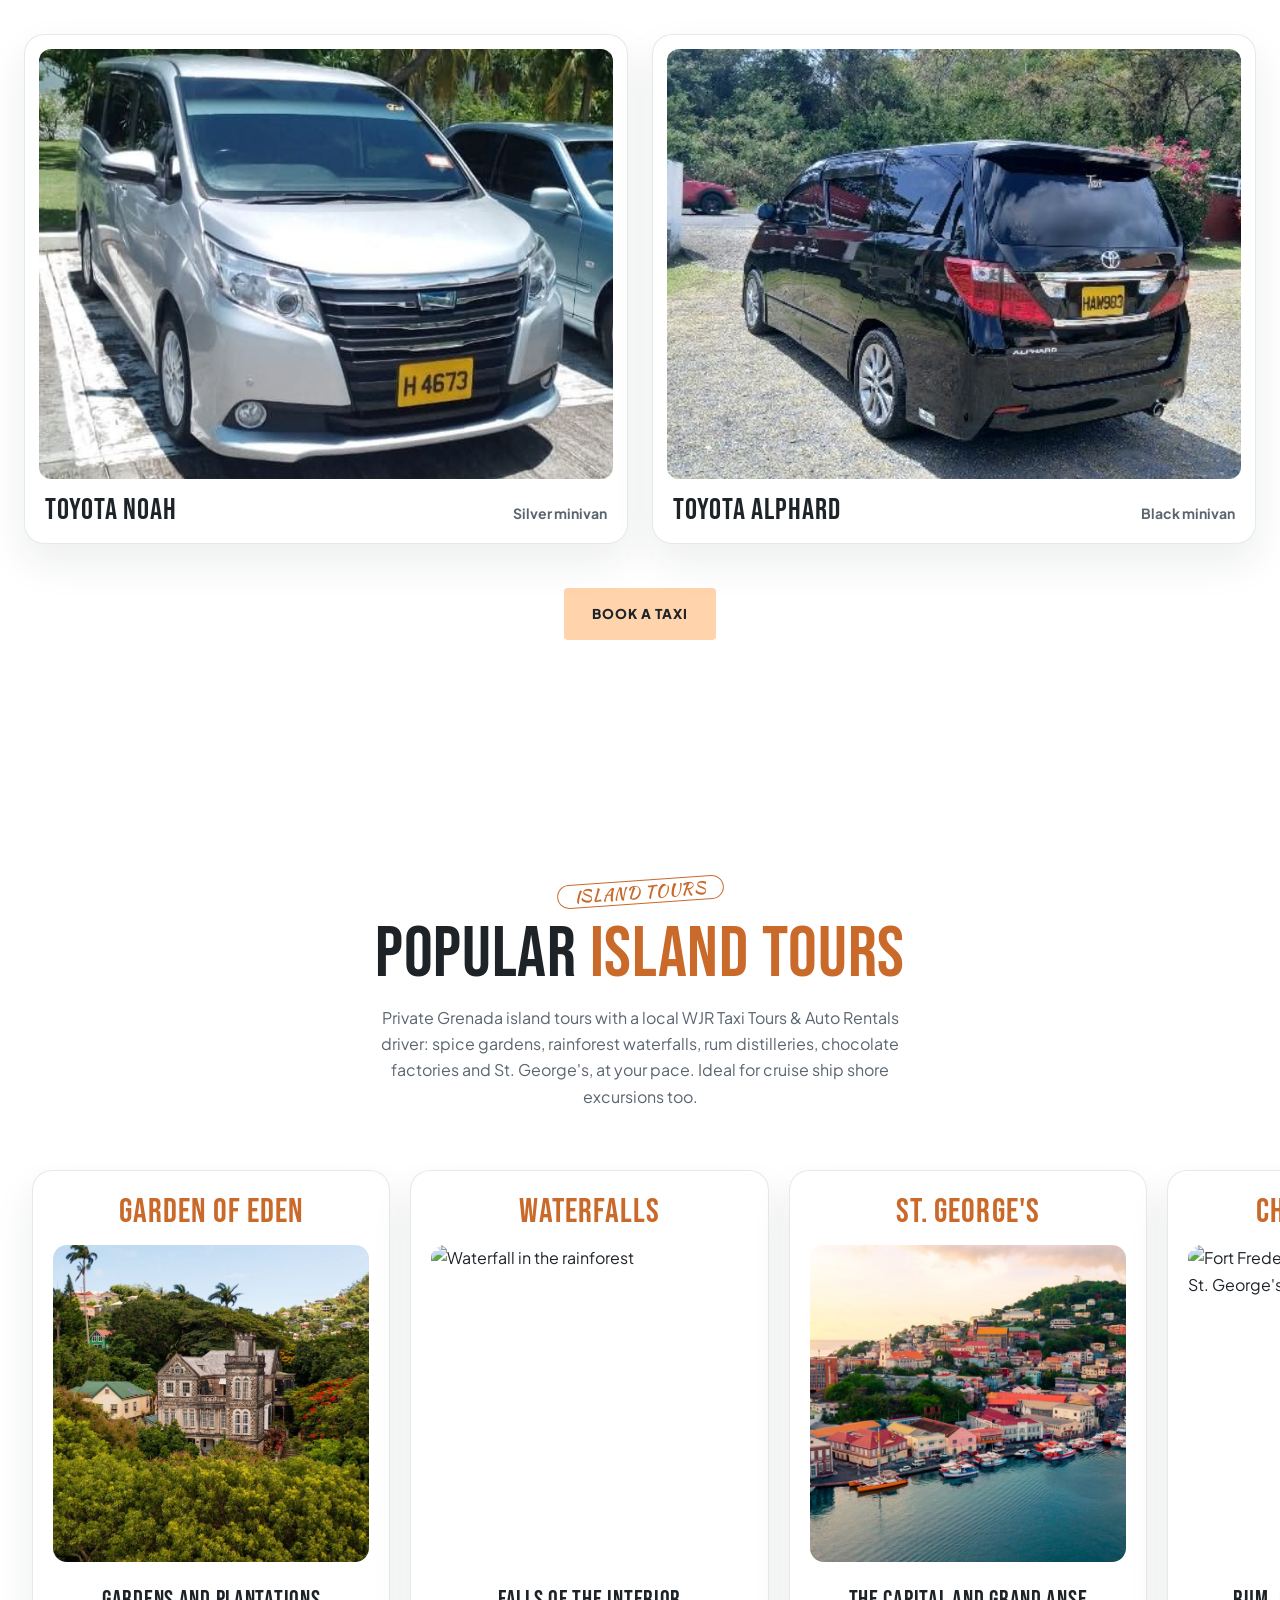
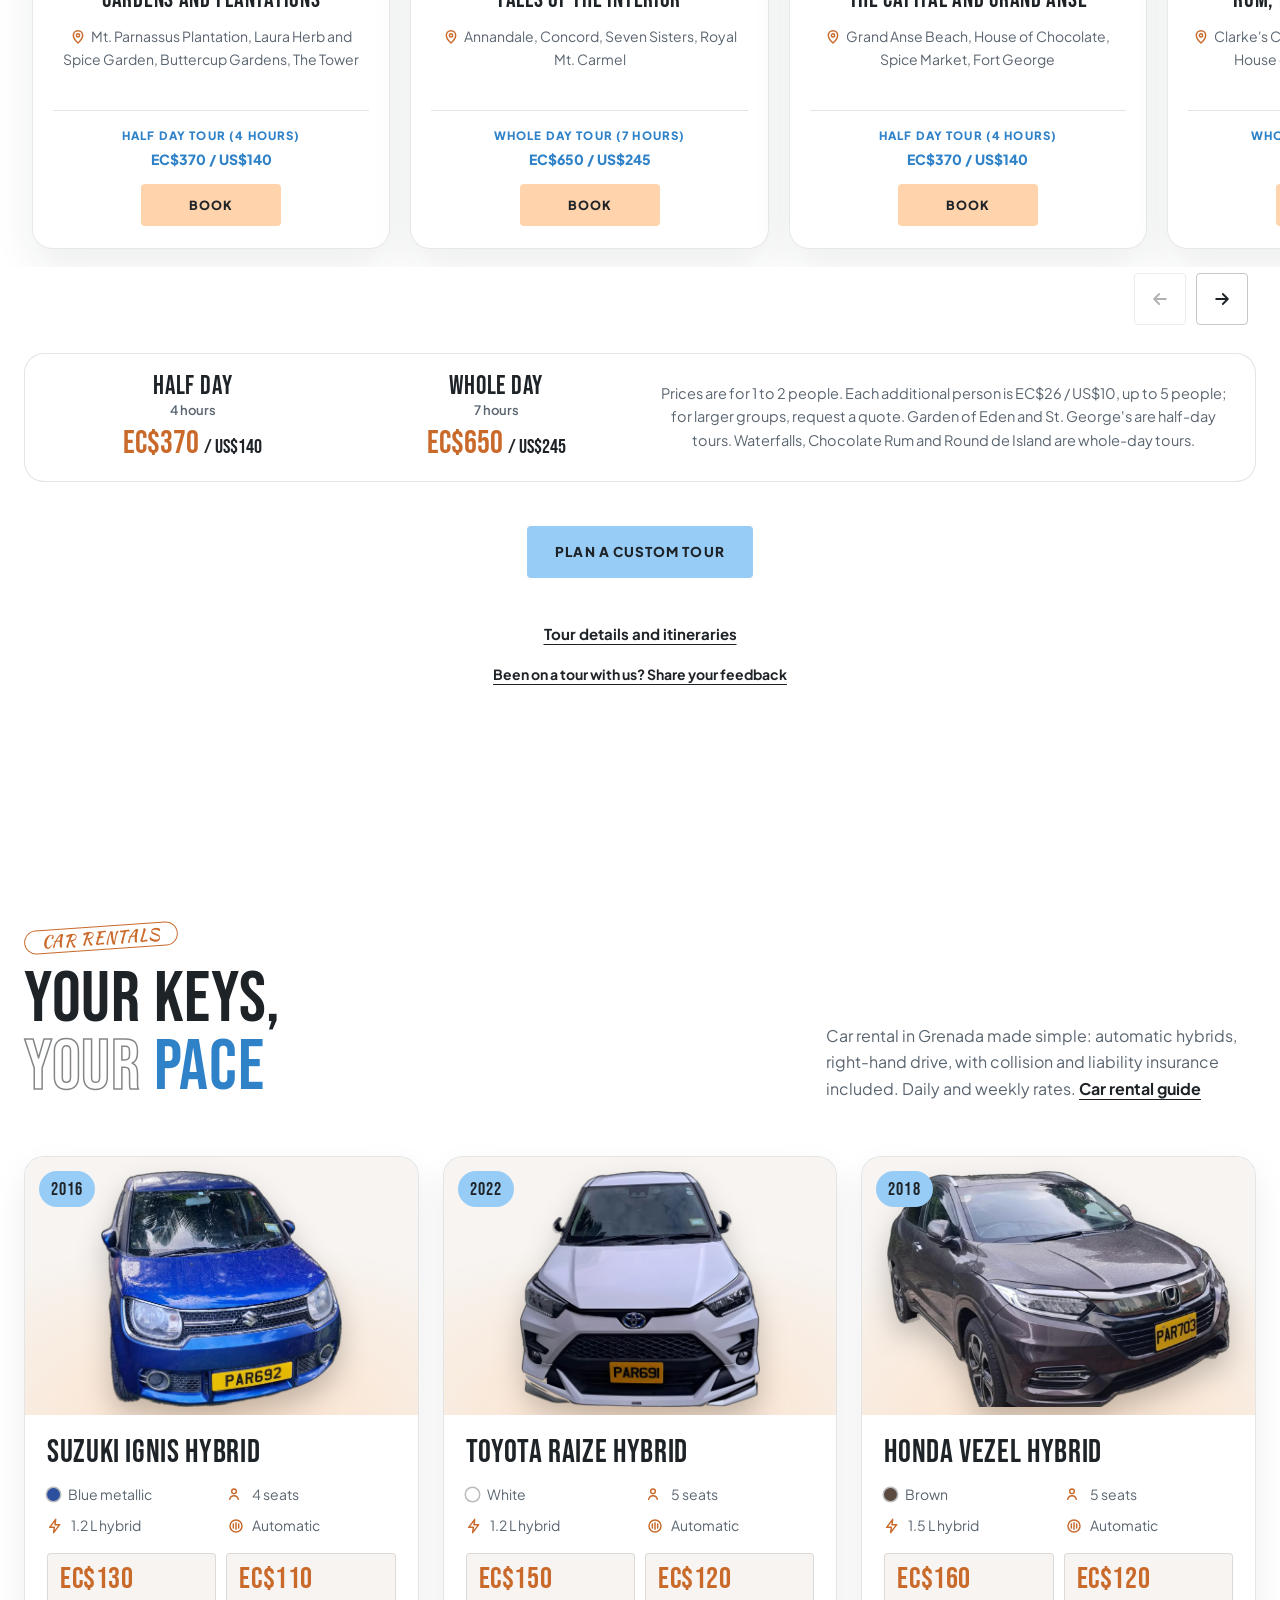
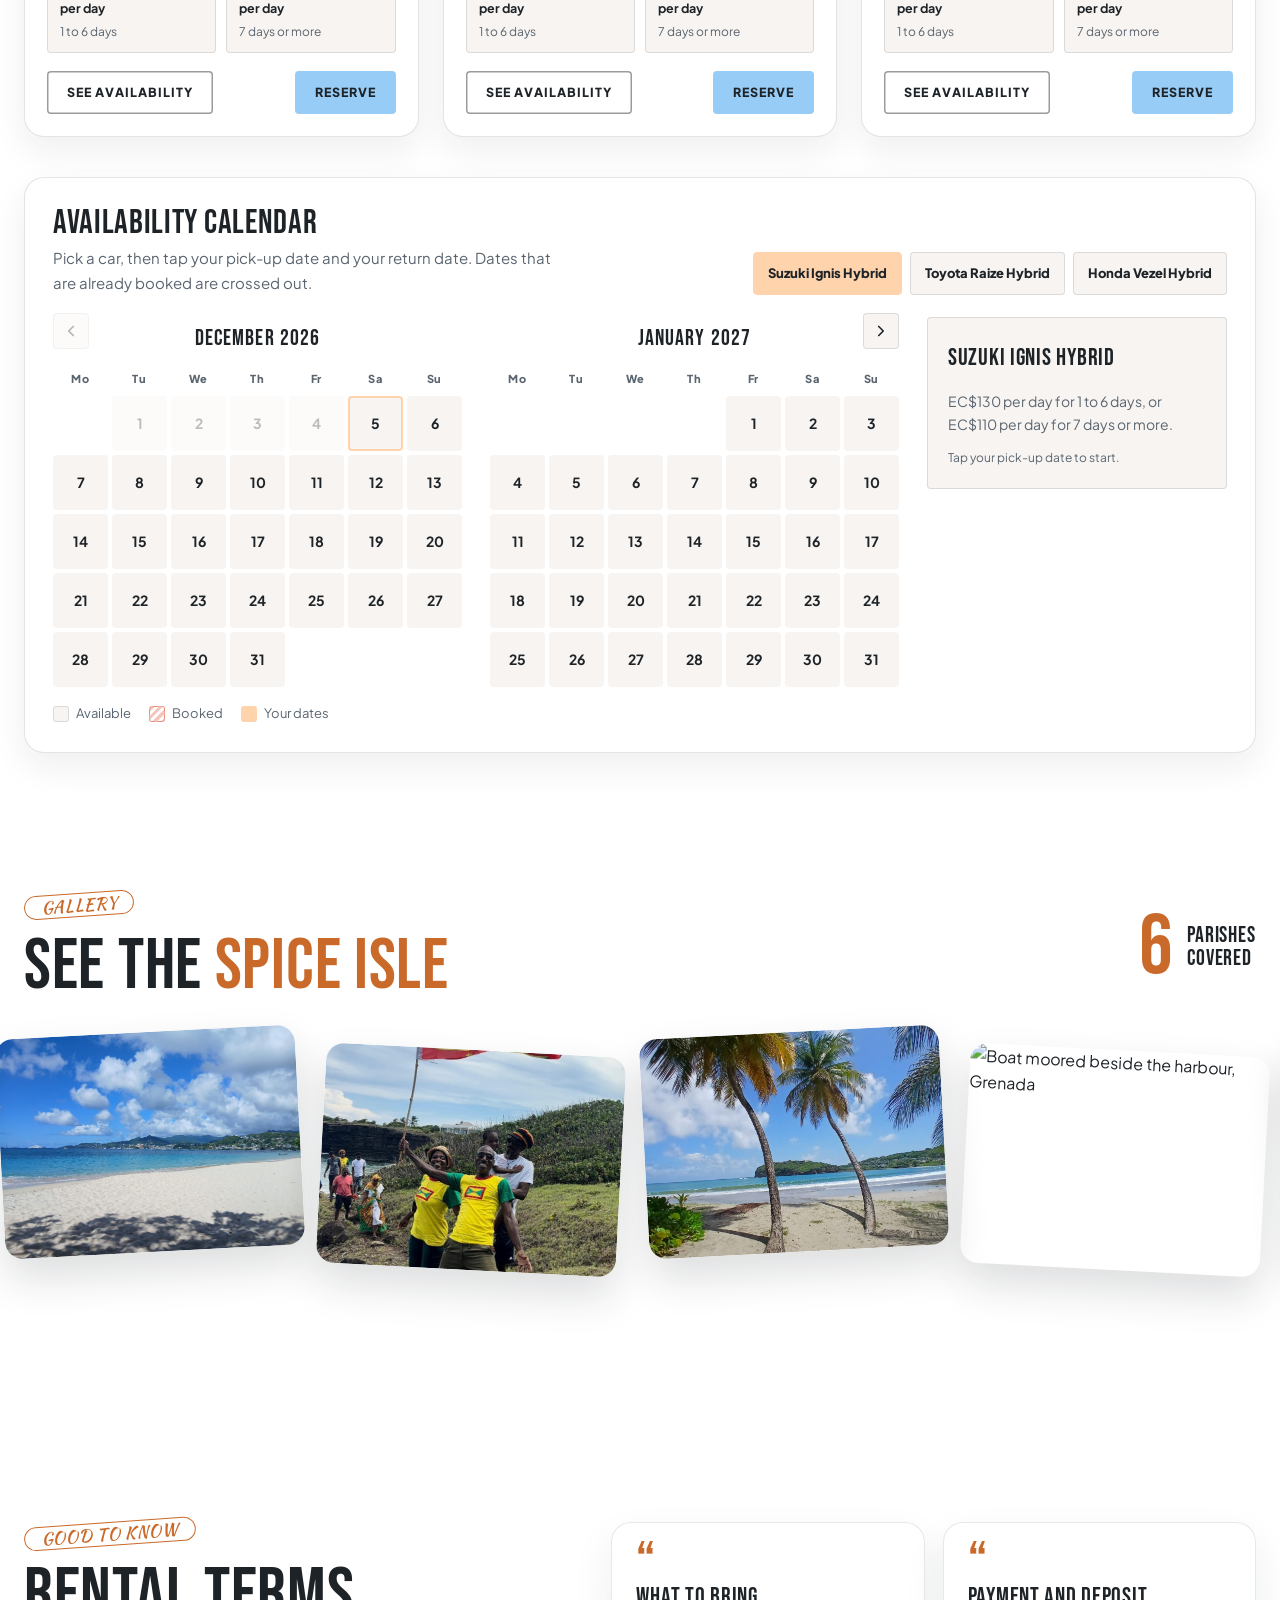
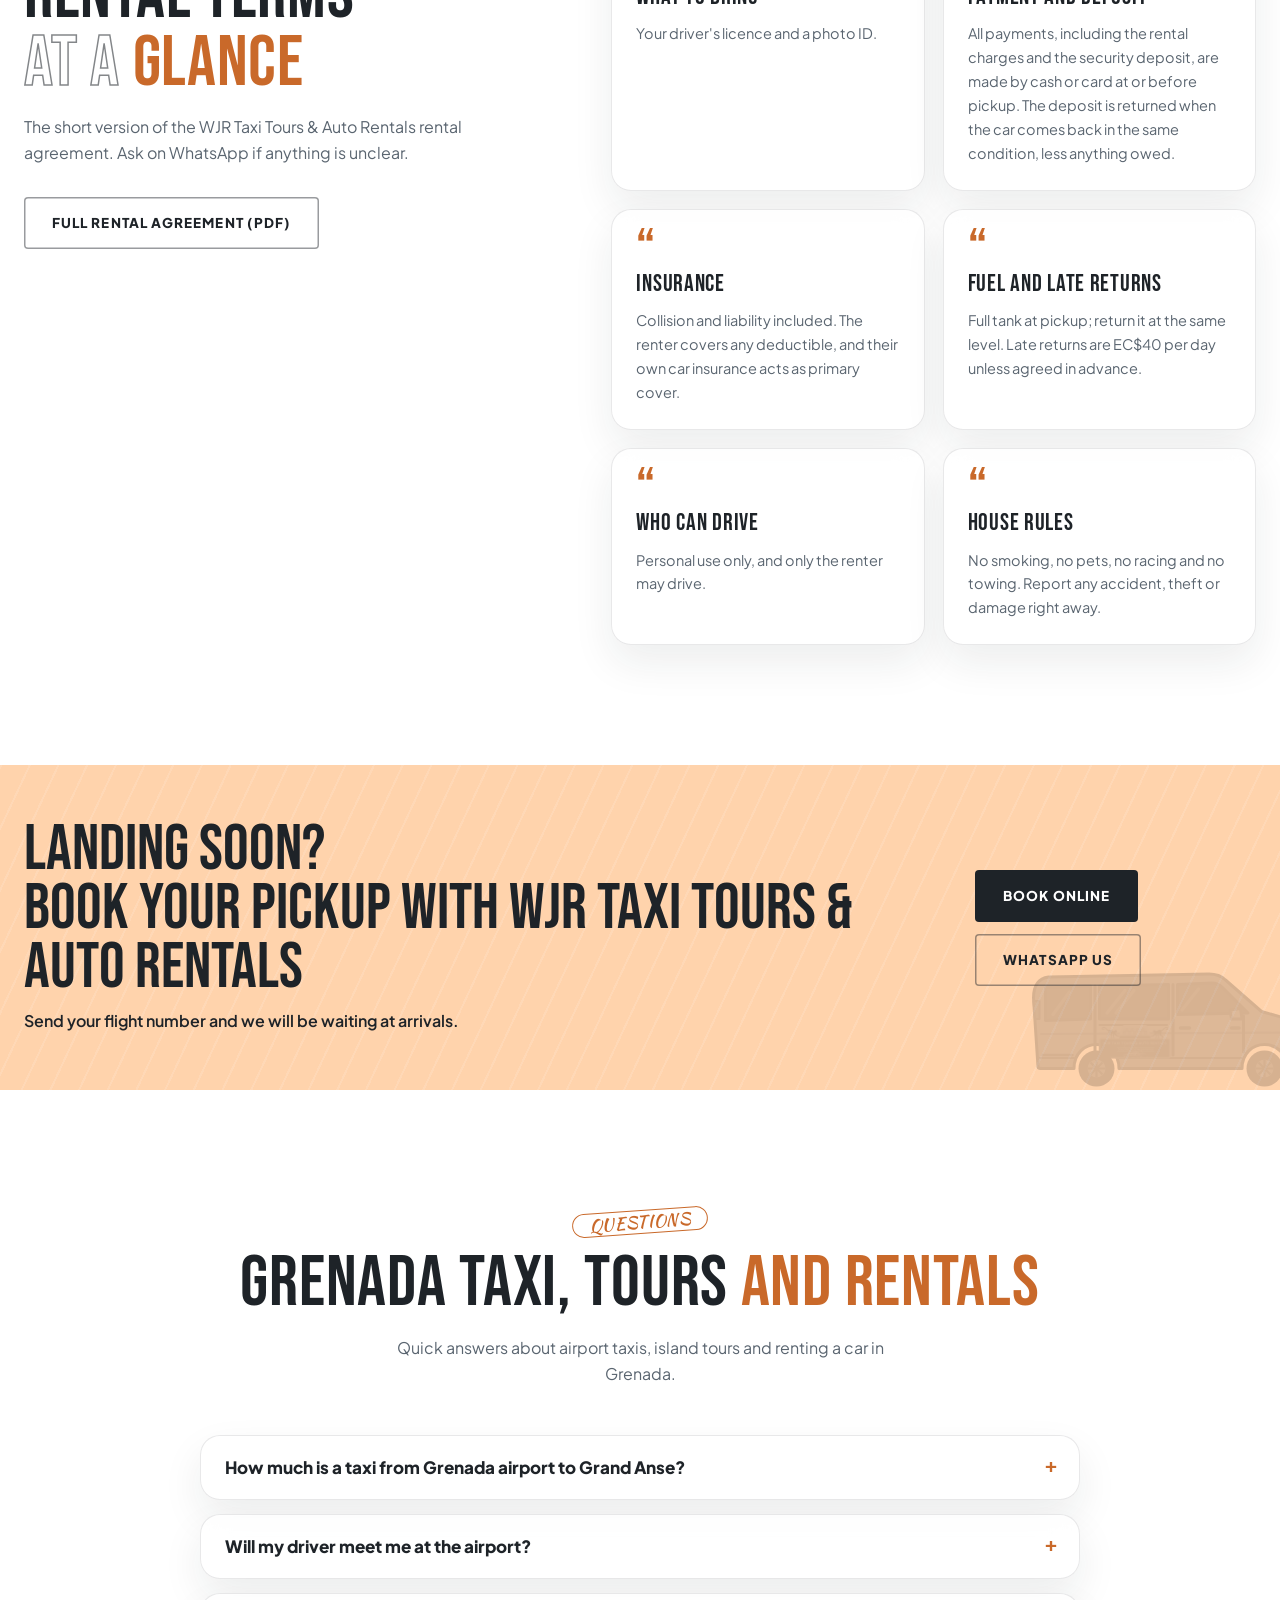
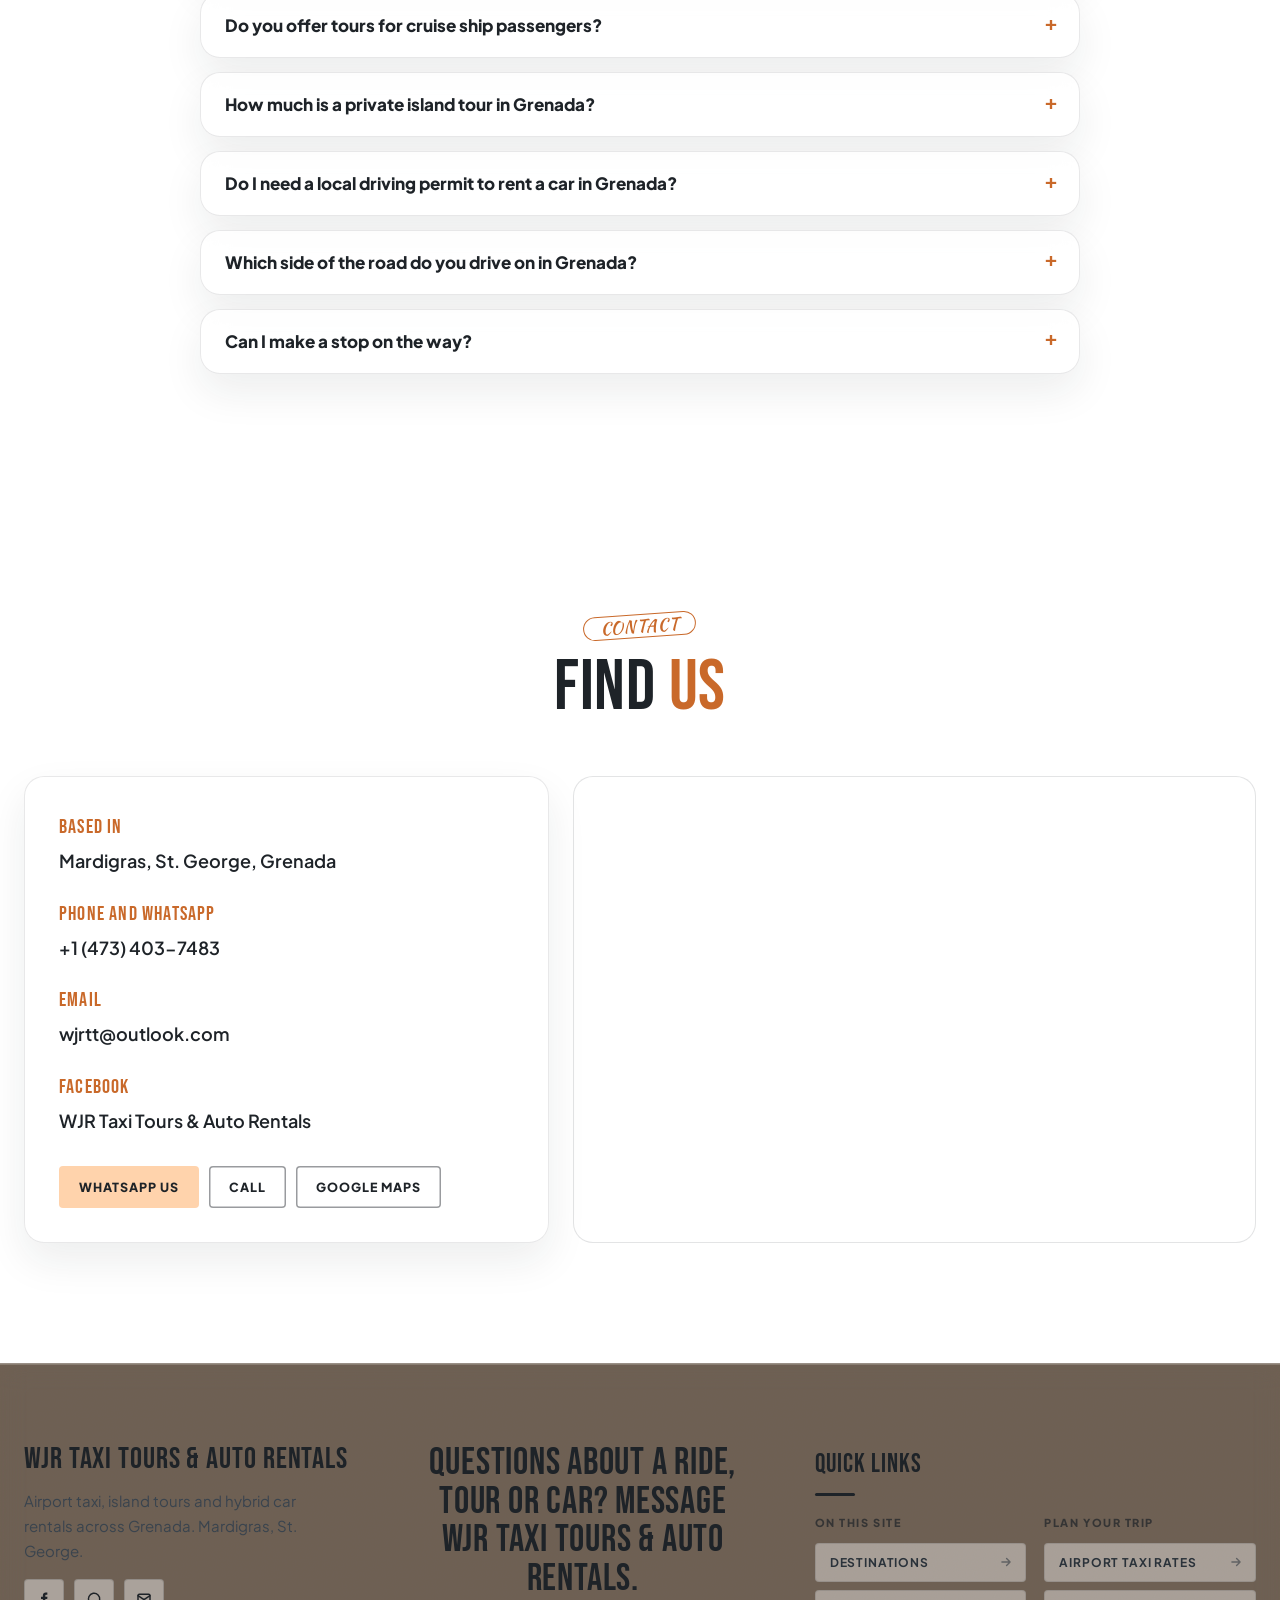
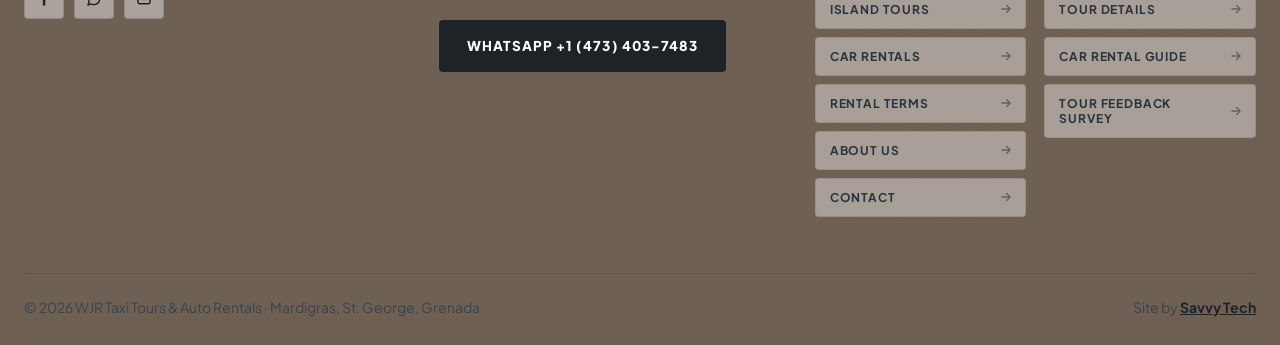
==== commit 883fd1a1: "Add files via upload" ====
--- a/index.html
+++ b/index.html
@@ -218,7 +218,7 @@
      "name": "Can I make a stop on the way?",
      "acceptedAnswer": {
       "@type": "Answer",
-      "text": "Yes. Choose the number of stops in the booking bar and tell us where, for example to shop at IGA before going to your hotel. Each stop on the way is EC$20."
+      "text": "Yes. Choose the number of stops in the booking bar and tell us where, for example to shop at IGA before going to your hotel. The rate shown includes your stops."
      }
     }
    ]
@@ -230,7 +230,7 @@
 <link rel="preconnect" href="https://fonts.googleapis.com">
 <link rel="preconnect" href="https://fonts.gstatic.com" crossorigin>
 <link href="https://fonts.googleapis.com/css2?family=Bebas+Neue&family=Kaushan+Script&family=Plus+Jakarta+Sans:wght@400;500;600;700;800&display=swap" rel="stylesheet">
-<link rel="stylesheet" href="css/styles.css?v=202611061250">
+<link rel="stylesheet" href="css/styles.css?v=202611090840">
 <script>(function(){var t=null;try{t=new URLSearchParams(location.search).get('theme')||localStorage.getItem('wjr-theme')}catch(e){}if(t==='dark')document.documentElement.removeAttribute('data-theme');var d=document.documentElement;if('IntersectionObserver' in window){d.classList.add('js-rv');setTimeout(function(){d.classList.add('rv-all')},5000)}})();</script>
 </head>
 <body>
@@ -274,14 +274,14 @@
 <main id="top">
   <section class="hero">
     <div class="hero-bg" aria-hidden="true">
-      <div class="s" style="background-image:url('https://images.unsplash.com/photo-1587357351802-437cbd24a6a3?auto=format&fit=crop&q=78&w=1900')"></div>
-      <div class="s" style="background-image:url('https://images.unsplash.com/photo-1706245247507-f2ba08524d91?auto=format&fit=crop&q=78&w=1900')"></div>
-      <div class="s" style="background-image:url('https://images.unsplash.com/photo-1637034910624-284abc997da3?auto=format&fit=crop&q=78&w=1900')"></div>
-      <div class="s" style="background-image:url('https://images.unsplash.com/photo-1637003405426-56ccdf594e3e?auto=format&fit=crop&q=78&w=1900')"></div>
+      <div class="s" style="background-image:url('https://images.unsplash.com/photo-1587357351802-437cbd24a6a3?auto=format&fit=crop&q=78&w=1900')" data-edit="b1"></div>
+      <div class="s" style="background-image:url('https://images.unsplash.com/photo-1706245247507-f2ba08524d91?auto=format&fit=crop&q=78&w=1900')" data-edit="b2"></div>
+      <div class="s" style="background-image:url('https://images.unsplash.com/photo-1637034910624-284abc997da3?auto=format&fit=crop&q=78&w=1900')" data-edit="b3"></div>
+      <div class="s" style="background-image:url('https://images.unsplash.com/photo-1637003405426-56ccdf594e3e?auto=format&fit=crop&q=78&w=1900')" data-edit="b4"></div>
     </div>
 
     <div class="hero-main wrap">
-      <p class="script">Step into the experience of</p>
+      <p class="script" data-edit="t1">Step into the experience of</p>
       <h1 class="mega" aria-label="Grenada airport taxi, island tours and car rentals"><span>G</span><span>R</span><span>E</span><span class="o">N</span><span>A</span><span>D</span><span>A</span></h1>
       <span class="rot" aria-hidden="true"><span>Airport <b>taxi</b></span><span>Island <b>tours</b></span><span>Car <b>rentals</b></span></span>
       <div class="road" aria-hidden="true"><div class="sky-night"><span class="crescent"></span><i style="left:33.1%;top:17%;width:1.5px;height:1.5px;animation-delay:0.3s"></i><i style="left:53.4%;top:36%;width:1.5px;height:1.5px;animation-delay:3.6s"></i><i style="left:22.6%;top:12%;width:2.5px;height:2.5px;animation-delay:0.3s"></i><i style="left:10.7%;top:41%;width:3px;height:3px;animation-delay:0.5s"></i><i style="left:23.4%;top:59%;width:1.5px;height:1.5px;animation-delay:2.3s"></i><i style="left:40.1%;top:90%;width:1.5px;height:1.5px;animation-delay:2.2s"></i><i style="left:14.8%;top:41%;width:3px;height:3px;animation-delay:0.5s"></i><i style="left:31.6%;top:76%;width:2px;height:2px;animation-delay:0.4s"></i><i style="left:56.8%;top:21%;width:1.5px;height:1.5px;animation-delay:2.2s"></i><i style="left:8.0%;top:9%;width:2px;height:2px;animation-delay:2.0s"></i><i style="left:53.0%;top:72%;width:2.5px;height:2.5px;animation-delay:2.3s"></i><i style="left:45.5%;top:30%;width:2px;height:2px;animation-delay:2.8s"></i><i style="left:25.4%;top:55%;width:3px;height:3px;animation-delay:2.0s"></i><i style="left:35.0%;top:43%;width:3px;height:3px;animation-delay:3.9s"></i><i style="left:13.3%;top:41%;width:2px;height:2px;animation-delay:0.6s"></i><i style="left:48.9%;top:7%;width:1.5px;height:1.5px;animation-delay:3.1s"></i><i style="left:57.0%;top:81%;width:2px;height:2px;animation-delay:1.4s"></i><i style="left:35.6%;top:48%;width:2.5px;height:2.5px;animation-delay:0.3s"></i><i style="left:11.0%;top:28%;width:1.5px;height:1.5px;animation-delay:0.2s"></i><i style="left:69.3%;top:61%;width:2.5px;height:2.5px;animation-delay:1.1s"></i><i style="left:39.0%;top:63%;width:1.5px;height:1.5px;animation-delay:3.8s"></i><i style="left:36.1%;top:58%;width:2.5px;height:2.5px;animation-delay:0.2s"></i><i style="left:75.8%;top:15%;width:2px;height:2px;animation-delay:1.6s"></i><i style="left:90.0%;top:48%;width:2px;height:2px;animation-delay:1.8s"></i><i style="left:54.7%;top:82%;width:2.5px;height:2.5px;animation-delay:3.5s"></i><i style="left:28.7%;top:41%;width:2px;height:2px;animation-delay:2.7s"></i></div><span class="asphalt"></span><div class="taxi"><span class="beam"></span><svg aria-hidden="true" viewBox="0 0 200 92" xmlns="http://www.w3.org/2000/svg"><defs><linearGradient id="ab" x1="0" y1="0" x2="0" y2="1"><stop offset="0" stop-color="#4A535C"/><stop offset=".3" stop-color="#1D2328"/><stop offset=".62" stop-color="#0E1114"/><stop offset=".85" stop-color="#20262B"/><stop offset="1" stop-color="#0B0E10"/></linearGradient><linearGradient id="ag" x1="0" y1="0" x2="1" y2="1"><stop offset="0" stop-color="#46535F"/><stop offset=".5" stop-color="#151C22"/><stop offset="1" stop-color="#2B3640"/></linearGradient><linearGradient id="ac" x1="0" y1="0" x2="0" y2="1"><stop offset="0" stop-color="#F5F7F9"/><stop offset="1" stop-color="#9AA3AC"/></linearGradient></defs>
@@ -313,7 +313,7 @@
     </div>
     <div class="wrap hero-foot">
       <div class="glass hero-card">
-        <h2>Grenada airport taxi, private island tours and hybrid car rentals. See your rate before you book.</h2>
+        <h2 data-edit="t2">Grenada airport taxi, private island tours and hybrid car rentals. See your rate before you book.</h2>
         <a class="btn btn-sm" href="#destinations">See destinations <svg width="16" height="16" viewBox="0 0 24 24" fill="none" stroke="currentColor" stroke-width="2.4" stroke-linecap="round" stroke-linejoin="round"><path d="M5 12h14M13 6l6 6-6 6"/></svg></a>
       </div>
       <a class="badge" href="https://wa.me/14734037483" target="_blank" rel="noopener" aria-label="Chat on WhatsApp">
@@ -332,30 +332,30 @@
         <button type="button" role="tab" aria-selected="false" aria-controls="p-rentals" data-tab="rentals"><svg width="15" height="15" viewBox="0 0 24 24" fill="none" stroke="currentColor" stroke-width="2.2" stroke-linecap="round" stroke-linejoin="round"><circle cx="8" cy="15" r="4"/><path d="m10.8 12.2 8.2-8.2M17 6l2 2M15 8l2 2"/></svg>Rentals</button>
       </div>
       <form class="panel" id="booker" novalidate>
-        <div class="panel-art" aria-hidden="true"><img src="assets/cars/raize.webp" alt=""></div>
+        <div class="panel-art" aria-hidden="true"><img src="assets/cars/raize.webp" alt="" data-edit="i1"></div>
         <div class="panel-body">
           <div class="fields" id="p-taxi" role="tabpanel">
             <div class="field has-select"><label for="txFrom"><svg width="16" height="16" viewBox="0 0 24 24" fill="none" stroke="currentColor" stroke-width="2.2" stroke-linecap="round" stroke-linejoin="round"><circle cx="12" cy="12" r="3"/><path d="M12 2v3M12 19v3M2 12h3M19 12h3"/></svg>From</label><select id="txFrom"></select><input class="other-in" id="txFromOther" type="text" placeholder="Type your pickup place" aria-label="Type your pickup place"><button class="other-back" type="button" aria-label="Back to the list of places" title="Back to the list">List</button></div>
             <div class="field has-select"><label for="txTo"><svg width="16" height="16" viewBox="0 0 24 24" fill="none" stroke="currentColor" stroke-width="2.2" stroke-linecap="round" stroke-linejoin="round"><path d="M12 21s-7-6.2-7-11.5a7 7 0 0 1 14 0C19 14.8 12 21 12 21z"/><circle cx="12" cy="9.5" r="2.5"/></svg>Going to</label><select id="txTo"><option value="">Choose a destination</option></select><input class="other-in" id="txToOther" type="text" placeholder="Type where you are going" aria-label="Type where you are going"><button class="other-back" type="button" aria-label="Back to the list of places" title="Back to the list">List</button></div>
             <div class="field date-field"><label for="txWhen"><svg width="16" height="16" viewBox="0 0 24 24" fill="none" stroke="currentColor" stroke-width="2.2" stroke-linecap="round" stroke-linejoin="round"><rect x="3" y="5" width="18" height="16" rx="2"/><path d="M3 10h18M8 3v4M16 3v4"/></svg>Date and time</label><input id="txWhen" type="datetime-local"><span class="ph" aria-hidden="true">Select date and time</span></div>
             <div class="field has-select"><label for="txPax"><svg width="16" height="16" viewBox="0 0 24 24" fill="none" stroke="currentColor" stroke-width="2.2" stroke-linecap="round" stroke-linejoin="round"><circle cx="9" cy="8" r="3.5"/><path d="M2.5 20c.8-3.5 3.4-5.5 6.5-5.5s5.7 2 6.5 5.5M16 4.5a3.5 3.5 0 0 1 0 7M18 14.6c2 .7 3.2 2.6 3.5 5.4"/></svg>Passengers</label><select id="txPax"><option value="1">1 passenger</option><option value="2" selected>2 passengers</option><option value="3">3 passengers</option><option value="4">4 passengers</option><option value="5">5 passengers</option><option value="6">More than 5 (request a quote)</option></select></div>
-            <div class="field has-select"><label for="txStops">Stops on the way</label><select id="txStops"><option value="0" selected>No stops</option><option value="1">1 stop (+EC$20)</option><option value="2">2 stops (+EC$40)</option><option value="3">3 stops (+EC$60)</option></select></div>
+            <div class="field has-select"><label for="txStops">Stops on the way</label><select id="txStops"><option value="0" selected>No stops</option><option value="1">1 stop</option><option value="2">2 stops</option><option value="3">3 stops</option></select></div>
             <div class="field stop-where" id="stopWhere" hidden><label for="txStopWhere">Where would you like to stop?</label><input id="txStopWhere" type="text" placeholder="For example: IGA, Grand Anse"></div>
             <button class="btn" type="submit">Book this ride</button>
           </div>
           <div class="fields" id="p-tours" role="tabpanel" hidden>
-            <div class="field has-select"><label for="toTour">Tour</label><select id="toTour"><option>Garden of Eden</option><option>Waterfalls</option><option>St. George&#39;s</option><option>Chocolate Rum</option><option>Round de Island</option></select></div>
+            <div class="field has-select"><label for="toTour">Tour</label><select id="toTour"><option>Garden of Eden</option><option>Waterfalls</option><option>St. George&#39;s</option><option>Chocolate Rum</option><option>Round de Island</option><option>Custom tour</option></select></div>
             <div class="field has-select"><label for="toLen">Length</label><select id="toLen" disabled title="Set by the tour you choose"><option value="half">Half day, 4 hrs</option><option value="full">Whole day, 7 hrs</option></select></div>
             <div class="field date-field"><label for="toDate">Tour date</label><input id="toDate" type="date"><span class="ph" aria-hidden="true">Select a date</span></div>
             <div class="field"><label for="toPickup">Pickup from</label><input id="toPickup" type="text" placeholder="Hotel or cruise port"></div>
             <div class="field has-select"><label for="toGuests">Guests</label><select id="toGuests"><option value="1">1 person</option><option value="2" selected>2 people</option><option value="3">3 people</option><option value="4">4 people</option><option value="5">5 people</option><option value="6">More than 5 (request a quote)</option></select></div>
+            <div class="field stop-where" id="customWhere" hidden><label for="toPlaces">Design your tour: where would you like to go?</label><input id="toPlaces" type="text" placeholder="For example: Grand Etang, Belmont Estate, Grand Anse Beach"></div>
             <button class="btn" type="submit">Book this tour</button>
           </div>
           <div class="fields" id="p-rentals" role="tabpanel" hidden>
             <div class="field has-select"><label for="reCar">Vehicle</label><select id="reCar"><option>Any available car</option><option>Suzuki Ignis Hybrid (4 seats)</option><option>Toyota Raize Hybrid (5 seats)</option><option>Honda Vezel Hybrid (5 seats)</option></select></div>
             <div class="field date-field"><label for="reStart">Pick-up date</label><input id="reStart" type="date"><span class="ph" aria-hidden="true">Select a date</span></div>
             <div class="field date-field"><label for="reEnd">Return date</label><input id="reEnd" type="date"><span class="ph" aria-hidden="true">Select a date</span></div>
-            <div class="field"><label for="rePlace">Pickup location</label><input id="rePlace" type="text" placeholder="Mardigras or agreed spot"></div>
             <button class="btn" type="submit">Check availability</button>
           </div>
           <div class="fare-row"><output class="fare-out" id="fareOut" for="txFrom txTo" aria-live="polite">Choose a destination to see the rate</output><button type="button" class="btn btn-ghost btn-sm mail-btn" id="mailBtn"><svg width="16" height="16" viewBox="0 0 24 24" fill="none" stroke="currentColor" stroke-width="2.2" stroke-linecap="round" stroke-linejoin="round" aria-hidden="true"><rect x="3" y="5" width="18" height="14" rx="2"/><path d="M3 7l9 6 9-6"/></svg><span>Email instead</span></button></div>
@@ -368,21 +368,21 @@
   <section class="block" id="destinations">
     <div class="wrap">
       <div class="head-row rv">
-        <h2 class="h2"><span class="label">Destinations</span>Where will <span class="o">you</span> go<br><span class="sky">next?</span></h2>
+        <h2 class="h2" data-edit="t3"><span class="label">Destinations</span>Where will <span class="o">you</span> go<br><span class="sky">next?</span></h2>
         <div style="display:flex;gap:30px;align-items:flex-end">
-          <p>Taxi rates from Maurice Bishop International Airport (MBIA) to popular hotels, beaches and sights across Grenada. Tap a place to see your rate in the booking bar.</p>
+          <p data-edit="t4">Taxi rates from Maurice Bishop International Airport (MBIA) to popular hotels, beaches and sights across Grenada. Tap a place to see your rate in the booking bar.</p>
           <div class="arrows"><button type="button" id="prev" aria-label="Previous"><svg width="20" height="20" viewBox="0 0 24 24" fill="none" stroke="currentColor" stroke-width="2.2" stroke-linecap="round" stroke-linejoin="round"><path d="M19 12H5M11 6l-6 6 6 6"/></svg></button><button type="button" id="next" aria-label="Next"><svg width="20" height="20" viewBox="0 0 24 24" fill="none" stroke="currentColor" stroke-width="2.2" stroke-linecap="round" stroke-linejoin="round"><path d="M5 12h14M13 6l6 6-6 6"/></svg></button></div>
         </div>
       </div>
       <div class="scroller" id="scroller">
-        <button class="dest" type="button" data-dest="St. George's"><div class="ph-img"><img src="https://images.unsplash.com/photo-1678377401936-1e08fe8b2bb7?auto=format&fit=crop&w=700&q=70" alt="St. George's seen from the water" loading="lazy"></div><h3>St. George's</h3><p class="r"></p></button>
-        <button class="dest" type="button" data-dest="Annandale"><div class="ph-img"><img src="https://images.unsplash.com/photo-1709348369040-c83f3f9e4a5d?auto=format&fit=crop&w=700&q=70" alt="Waterfall in the rainforest" loading="lazy"></div><h3>Annandale</h3><p class="r"></p></button>
-        <button class="dest" type="button" data-dest="Grand Etang"><div class="ph-img"><img src="https://images.unsplash.com/photo-1617198284314-e4d300e19c8e?auto=format&fit=crop&w=700&q=70" alt="Rainforest trees beside the water in Grenada" loading="lazy"></div><h3>Grand Etang</h3><p class="r"></p></button>
-        <button class="dest" type="button" data-dest="Gouyave"><div class="ph-img"><img src="https://images.unsplash.com/photo-1617459651714-61efa0b96eb0?auto=format&fit=crop&w=700&q=70" alt="Boat pulled up on a palm-lined beach" loading="lazy"></div><h3>Gouyave</h3><p class="r"></p></button>
-        <button class="dest" type="button" data-dest="Sauteurs"><div class="ph-img"><img src="https://images.unsplash.com/photo-1605692501585-c9aadd8ccb7a?auto=format&fit=crop&w=700&q=70" alt="Rocky headland above the sea" loading="lazy"></div><h3>Sauteurs</h3><p class="r"></p></button>
-        <button class="dest" type="button" data-dest="Bathway / Levera"><div class="ph-img"><img src="https://images.unsplash.com/photo-1701826262171-2d0a6e3f9d31?auto=format&fit=crop&w=700&q=70" alt="Aerial view of a beach on Grenada's coast" loading="lazy"></div><h3>Bathway / Levera</h3><p class="r"></p></button>
-      </div>
-      <p class="more-link"><a href="grenada-airport-taxi/">See every Grenada airport taxi rate</a></p>
+        <button class="dest" type="button" data-dest="St. George's"><div class="ph-img"><img src="https://images.unsplash.com/photo-1678377401936-1e08fe8b2bb7?auto=format&fit=crop&w=700&q=70" alt="St. George's seen from the water" loading="lazy" data-edit="i2"></div><h3>St. George's</h3><p class="r"></p></button>
+        <button class="dest" type="button" data-dest="Annandale"><div class="ph-img"><img src="https://images.unsplash.com/photo-1709348369040-c83f3f9e4a5d?auto=format&fit=crop&w=700&q=70" alt="Waterfall in the rainforest" loading="lazy" data-edit="i3"></div><h3>Annandale</h3><p class="r"></p></button>
+        <button class="dest" type="button" data-dest="Grand Etang"><div class="ph-img"><img src="https://images.unsplash.com/photo-1617198284314-e4d300e19c8e?auto=format&fit=crop&w=700&q=70" alt="Rainforest trees beside the water in Grenada" loading="lazy" data-edit="i4"></div><h3>Grand Etang</h3><p class="r"></p></button>
+        <button class="dest" type="button" data-dest="Gouyave"><div class="ph-img"><img src="https://images.unsplash.com/photo-1617459651714-61efa0b96eb0?auto=format&fit=crop&w=700&q=70" alt="Boat pulled up on a palm-lined beach" loading="lazy" data-edit="i5"></div><h3>Gouyave</h3><p class="r"></p></button>
+        <button class="dest" type="button" data-dest="Sauteurs"><div class="ph-img"><img src="https://images.unsplash.com/photo-1605692501585-c9aadd8ccb7a?auto=format&fit=crop&w=700&q=70" alt="Rocky headland above the sea" loading="lazy" data-edit="i6"></div><h3>Sauteurs</h3><p class="r"></p></button>
+        <button class="dest" type="button" data-dest="Bathway / Levera"><div class="ph-img"><img src="https://images.unsplash.com/photo-1701826262171-2d0a6e3f9d31?auto=format&fit=crop&w=700&q=70" alt="Aerial view of a beach on Grenada's coast" loading="lazy" data-edit="i7"></div><h3>Bathway / Levera</h3><p class="r"></p></button>
+      </div>
+      <p class="more-link" data-edit="t5"><a href="grenada-airport-taxi/">See every Grenada airport taxi rate</a></p>
     </div>
   </section>
 
@@ -390,17 +390,17 @@
   <section class="block" style="padding-top:0">
     <div class="wrap about">
       <div class="stack rv">
-        <figure class="f1"><img src="https://images.unsplash.com/photo-1601771281064-e9340d2cb2b3?auto=format&fit=crop&w=800&q=70" alt="Cruise ships docked beside St. George's" loading="lazy"></figure>
-        <figure class="f2"><img src="assets/river-tubing.jpg" alt="River tubing through the rainforest in Grenada" style="object-position:42% 50%" loading="lazy"></figure>
+        <figure class="f1"><img src="https://images.unsplash.com/photo-1601771281064-e9340d2cb2b3?auto=format&fit=crop&w=800&q=70" alt="Cruise ships docked beside St. George's" loading="lazy" data-edit="i8"></figure>
+        <figure class="f2"><img src="assets/river-tubing.jpg" alt="River tubing through the rainforest in Grenada" style="object-position:42% 50%" loading="lazy" data-edit="i9"></figure>
         <div class="stamp"><b id="destCount">116</b><span>destinations<br>with set rates</span></div>
       </div>
       <div class="rv">
-        <h2 class="h2"><span class="label">About us</span>One local team<br><span class="o">for every</span> <span class="peach">ride</span></h2>
-        <p>Established in 2024, WJR Taxi Tours &amp; Auto Rentals is a locally owned Grenada taxi, tour and car rental company based in Mardigras, St. George, built on three simple principles: affordability, reliability and efficiency. Whether you need an airport transfer with a driver waiting at arrivals, a cruise port pickup, a full day around the island or your own set of keys, you deal with one team from start to finish.</p>
+        <h2 class="h2" data-edit="t6"><span class="label">About us</span>One local team<br><span class="o">for every</span> <span class="peach">ride</span></h2>
+        <p data-edit="t7">Established in 2024, WJR Taxi Tours &amp; Auto Rentals is a locally owned Grenada taxi, tour and car rental company based in Mardigras, St. George, built on three simple principles: affordability, reliability and efficiency. Whether you need an airport transfer with a driver waiting at arrivals, a cruise port pickup, a full day around the island or your own set of keys, you deal with one team from start to finish.</p>
         <div class="points">
-          <div class="point"><i><svg width="24" height="24" viewBox="0 0 24 24" fill="none" stroke="currentColor" stroke-width="2" stroke-linecap="round" stroke-linejoin="round"><path d="M17.8 19.2 16 11l3.5-3.5C21 6 21.5 4 21 3c-1-.5-3 0-4.5 1.5L13 8 4.8 6.2c-.5-.1-.9.1-1.1.5l-.3.5c-.2.5-.1 1 .3 1.3L9 12l-2 3H4l-1 1 3 2 2 3 1-1v-3l3-2 3.5 5.3c.3.4.8.5 1.3.3l.5-.2c.4-.3.6-.7.5-1.2z"/></svg></i><div><h3>Met at arrivals</h3><p>Send your flight number and your driver will be waiting at MBIA or the cruise port.</p></div></div>
-          <div class="point"><i><svg width="24" height="24" viewBox="0 0 24 24" fill="none" stroke="currentColor" stroke-width="2" stroke-linecap="round" stroke-linejoin="round"><circle cx="12" cy="12" r="9"/><path d="M15 9.5c-.5-1-1.6-1.5-3-1.5-1.7 0-3 .8-3 2s1.3 1.7 3 2 3 .8 3 2-1.3 2-3 2c-1.4 0-2.5-.5-3-1.5M12 6v12"/></svg></i><div><h3>Rates in EC$ and US$</h3><p>Every taxi rate is set before you travel, so there are no surprises when you arrive.</p></div></div>
-          <div class="point"><i><svg width="24" height="24" viewBox="0 0 24 24" fill="none" stroke="currentColor" stroke-width="2" stroke-linecap="round" stroke-linejoin="round"><path d="M12 3 4 6v6c0 5 3.4 8.4 8 9 4.6-.6 8-4 8-9V6z"/><path d="m9 12 2 2 4-4"/></svg></i><div><h3>Insured hybrid rentals</h3><p>Automatic hybrids with collision and liability insurance included.</p></div></div>
+          <div class="point"><i><svg width="24" height="24" viewBox="0 0 24 24" fill="none" stroke="currentColor" stroke-width="2" stroke-linecap="round" stroke-linejoin="round"><path d="M17.8 19.2 16 11l3.5-3.5C21 6 21.5 4 21 3c-1-.5-3 0-4.5 1.5L13 8 4.8 6.2c-.5-.1-.9.1-1.1.5l-.3.5c-.2.5-.1 1 .3 1.3L9 12l-2 3H4l-1 1 3 2 2 3 1-1v-3l3-2 3.5 5.3c.3.4.8.5 1.3.3l.5-.2c.4-.3.6-.7.5-1.2z"/></svg></i><div><h3 data-edit="t8">Met at arrivals</h3><p data-edit="t9">Send your flight number and your driver will be waiting at MBIA or the cruise port.</p></div></div>
+          <div class="point"><i><svg width="24" height="24" viewBox="0 0 24 24" fill="none" stroke="currentColor" stroke-width="2" stroke-linecap="round" stroke-linejoin="round"><circle cx="12" cy="12" r="9"/><path d="M15 9.5c-.5-1-1.6-1.5-3-1.5-1.7 0-3 .8-3 2s1.3 1.7 3 2 3 .8 3 2-1.3 2-3 2c-1.4 0-2.5-.5-3-1.5M12 6v12"/></svg></i><div><h3 data-edit="t10">Rates in EC$ and US$</h3><p data-edit="t11">Every taxi rate is set before you travel, so there are no surprises when you arrive.</p></div></div>
+          <div class="point"><i><svg width="24" height="24" viewBox="0 0 24 24" fill="none" stroke="currentColor" stroke-width="2" stroke-linecap="round" stroke-linejoin="round"><path d="M12 3 4 6v6c0 5 3.4 8.4 8 9 4.6-.6 8-4 8-9V6z"/><path d="m9 12 2 2 4-4"/></svg></i><div><h3 data-edit="t12">Insured hybrid rentals</h3><p data-edit="t13">Automatic hybrids with collision and liability insurance included.</p></div></div>
         </div>
         <a class="btn" href="#book">Book now <svg width="16" height="16" viewBox="0 0 24 24" fill="none" stroke="currentColor" stroke-width="2.4" stroke-linecap="round" stroke-linejoin="round"><path d="M5 12h14M13 6l6 6-6 6"/></svg></a>
       </div>
@@ -411,12 +411,12 @@
   <section class="block fleet-sec" id="taxis">
     <div class="wrap">
       <div class="head-row rv">
-        <h2 class="h2"><span class="label">Our taxis</span>Ride in <span class="o">comfort</span></h2>
-        <p>Spacious Toyota minivans for Grenada airport transfers, island tours and group trips, driven by the WJR Taxi Tours &amp; Auto Rentals team.</p>
+        <h2 class="h2" data-edit="t14"><span class="label">Our taxis</span>Ride in <span class="o">comfort</span></h2>
+        <p data-edit="t15">Spacious Toyota minivans for Grenada airport transfers, island tours and group trips, driven by the WJR Taxi Tours &amp; Auto Rentals team.</p>
       </div>
       <div class="fleet">
-        <figure class="fleet-card glass rv"><img src="assets/taxi-noah.jpg" alt="Silver Toyota Noah taxi minivan from WJR Taxi Tours &amp; Auto Rentals" loading="lazy"><figcaption><b>Toyota Noah</b><span>Silver minivan</span></figcaption></figure>
-        <figure class="fleet-card glass rv"><img src="assets/taxi-alphard.jpg" alt="Black Toyota Alphard taxi minivan from WJR Taxi Tours &amp; Auto Rentals" loading="lazy"><figcaption><b>Toyota Alphard</b><span>Black minivan</span></figcaption></figure>
+        <figure class="fleet-card glass rv"><img src="assets/taxi-noah.jpg" alt="Silver Toyota Noah taxi minivan from WJR Taxi Tours &amp; Auto Rentals" loading="lazy" data-edit="i10"><figcaption data-edit="t16"><b>Toyota Noah</b><span>Silver minivan</span></figcaption></figure>
+        <figure class="fleet-card glass rv"><img src="assets/taxi-alphard.jpg" alt="Black Toyota Alphard taxi minivan from WJR Taxi Tours &amp; Auto Rentals" loading="lazy" data-edit="i11"><figcaption data-edit="t17"><b>Toyota Alphard</b><span>Black minivan</span></figcaption></figure>
       </div>
       <div class="center-btn"><a class="btn" href="#book">Book a taxi</a></div>
     </div>
@@ -424,55 +424,56 @@
 
   <!-- Island tours -->
   <section class="block photo-sec" id="tours">
-    <div class="bgimg" style="background-image:url('https://images.unsplash.com/photo-1616555846456-6d53b92669a8?auto=format&fit=crop&q=70&w=1900')" aria-hidden="true"></div>
+    <div class="bgimg" style="background-image:url('https://images.unsplash.com/photo-1616555846456-6d53b92669a8?auto=format&fit=crop&q=70&w=1900')" aria-hidden="true" data-edit="b5"></div>
     <div class="wrap">
       <div class="center rv">
-        <h2 class="h2"><span class="label">Island tours</span>Popular <span class="sky">island tours</span></h2>
-        <p class="lede">Private Grenada island tours with a local WJR Taxi Tours &amp; Auto Rentals driver: spice gardens, rainforest waterfalls, rum distilleries, chocolate factories and St. George&#39;s, at your pace. Ideal for cruise ship shore excursions too.</p>
+        <h2 class="h2" data-edit="t18"><span class="label">Island tours</span>Popular <span class="sky">island tours</span></h2>
+        <p class="lede" data-edit="t19">Private Grenada island tours with a local WJR Taxi Tours &amp; Auto Rentals driver: spice gardens, rainforest waterfalls, rum distilleries, chocolate factories and St. George&#39;s, at your pace. Ideal for cruise ship shore excursions too.</p>
       </div>
       <div class="tours" id="tourList" aria-label="Island tours, scroll sideways for more">
         <article class="tour glass">
-          <p class="ttl">Garden of Eden</p>
-          <div class="pic"><img src="assets/tower-estate.jpg" alt="The Tower Estate great house, St. Paul's, Grenada" loading="lazy"></div>
-          <h3>Gardens and plantations</h3>
+          <p class="ttl" data-edit="t20">Garden of Eden</p>
+          <div class="pic"><img src="assets/tower-estate.jpg" alt="The Tower Estate great house, St. Paul's, Grenada" loading="lazy" data-edit="i12"></div>
+          <h3 data-edit="t21">Gardens and plantations</h3>
           <div class="meta"><svg width="16" height="16" viewBox="0 0 24 24" fill="none" stroke="currentColor" stroke-width="2.2" stroke-linecap="round" stroke-linejoin="round"><path d="M12 21s-7-6.2-7-11.5a7 7 0 0 1 14 0C19 14.8 12 21 12 21z"/><circle cx="12" cy="9.5" r="2.5"/></svg>Mt. Parnassus Plantation, Laura Herb and Spice Garden, Buttercup Gardens, The Tower</div>
-          <div class="row"><p class="tprice"><span class="tlen">Half day tour (4 hours)</span><b>EC$370 / US$140</b></p><a class="btn btn-sm" href="#book" data-tour="Garden of Eden">Book</a></div>
+          <div class="row"><p class="tprice" data-edit="t22"><span class="tlen">Half day tour (4 hours)</span><b>EC$370 / US$140</b></p><a class="btn btn-sm" href="#book" data-tour="Garden of Eden">Book</a></div>
         </article>
         <article class="tour glass">
-          <p class="ttl">Waterfalls</p>
-          <div class="pic"><img src="https://images.unsplash.com/photo-1709348369040-c83f3f9e4a5d?auto=format&fit=crop&w=800&q=70" alt="Waterfall in the rainforest" loading="lazy"></div>
-          <h3>Falls of the interior</h3>
+          <p class="ttl" data-edit="t23">Waterfalls</p>
+          <div class="pic"><img src="https://images.unsplash.com/photo-1709348369040-c83f3f9e4a5d?auto=format&fit=crop&w=800&q=70" alt="Waterfall in the rainforest" loading="lazy" data-edit="i13"></div>
+          <h3 data-edit="t24">Falls of the interior</h3>
           <div class="meta"><svg width="16" height="16" viewBox="0 0 24 24" fill="none" stroke="currentColor" stroke-width="2.2" stroke-linecap="round" stroke-linejoin="round"><path d="M12 21s-7-6.2-7-11.5a7 7 0 0 1 14 0C19 14.8 12 21 12 21z"/><circle cx="12" cy="9.5" r="2.5"/></svg>Annandale, Concord, Seven Sisters, Royal Mt. Carmel</div>
-          <div class="row"><p class="tprice"><span class="tlen">Whole day tour (7 hours)</span><b>EC$650 / US$245</b></p><a class="btn btn-sm" href="#book" data-tour="Waterfalls">Book</a></div>
+          <div class="row"><p class="tprice" data-edit="t25"><span class="tlen">Whole day tour (7 hours)</span><b>EC$650 / US$245</b></p><a class="btn btn-sm" href="#book" data-tour="Waterfalls">Book</a></div>
         </article>
         <article class="tour glass">
-          <p class="ttl">St. George&#39;s</p>
-          <div class="pic"><img src="assets/st-georges.jpg" alt="The Carenage, St. George&#39;s, at sunset" loading="lazy"></div>
-          <h3>The capital and Grand Anse</h3>
+          <p class="ttl" data-edit="t26">St. George&#39;s</p>
+          <div class="pic"><img src="assets/st-georges.jpg" alt="The Carenage, St. George&#39;s, at sunset" loading="lazy" data-edit="i14"></div>
+          <h3 data-edit="t27">The capital and Grand Anse</h3>
           <div class="meta"><svg width="16" height="16" viewBox="0 0 24 24" fill="none" stroke="currentColor" stroke-width="2.2" stroke-linecap="round" stroke-linejoin="round"><path d="M12 21s-7-6.2-7-11.5a7 7 0 0 1 14 0C19 14.8 12 21 12 21z"/><circle cx="12" cy="9.5" r="2.5"/></svg>Grand Anse Beach, House of Chocolate, Spice Market, Fort George</div>
-          <div class="row"><p class="tprice"><span class="tlen">Half day tour (4 hours)</span><b>EC$370 / US$140</b></p><a class="btn btn-sm" href="#book" data-tour="St. George&#39;s">Book</a></div>
+          <div class="row"><p class="tprice" data-edit="t28"><span class="tlen">Half day tour (4 hours)</span><b>EC$370 / US$140</b></p><a class="btn btn-sm" href="#book" data-tour="St. George&#39;s">Book</a></div>
         </article>
         <article class="tour glass">
-          <p class="ttl">Chocolate Rum</p>
-          <div class="pic"><img src="https://upload.wikimedia.org/wikipedia/commons/b/b3/Fort_Frederick%2C_Grenada_%2840001365693%29.jpg" alt="Fort Frederick on Richmond Hill above St. George&#39;s" title="Fort Frederick. Photo: David Stanley, CC BY 2.0" style="object-position:50% 40%" loading="lazy"></div>
-          <h3>Rum, forts and chocolate</h3>
+          <p class="ttl" data-edit="t29">Chocolate Rum</p>
+          <div class="pic"><img src="https://upload.wikimedia.org/wikipedia/commons/b/b3/Fort_Frederick%2C_Grenada_%2840001365693%29.jpg" alt="Fort Frederick on Richmond Hill above St. George&#39;s" title="Fort Frederick. Photo: David Stanley, CC BY 2.0" style="object-position:50% 40%" loading="lazy" data-edit="i15"></div>
+          <h3 data-edit="t30">Rum, forts and chocolate</h3>
           <div class="meta"><svg width="16" height="16" viewBox="0 0 24 24" fill="none" stroke="currentColor" stroke-width="2.2" stroke-linecap="round" stroke-linejoin="round"><path d="M12 21s-7-6.2-7-11.5a7 7 0 0 1 14 0C19 14.8 12 21 12 21z"/><circle cx="12" cy="9.5" r="2.5"/></svg>Clarke&#39;s Court Rum Distillery, Fort Frederick, House of Chocolate (St. George&#39;s)</div>
-          <div class="row"><p class="tprice"><span class="tlen">Whole day tour (7 hours)</span><b>EC$650 / US$245</b></p><a class="btn btn-sm" href="#book" data-tour="Chocolate Rum">Book</a></div>
+          <div class="row"><p class="tprice" data-edit="t31"><span class="tlen">Whole day tour (7 hours)</span><b>EC$650 / US$245</b></p><a class="btn btn-sm" href="#book" data-tour="Chocolate Rum">Book</a></div>
         </article>
         <article class="tour glass">
-          <p class="ttl">Round de Island</p>
-          <div class="pic"><img src="https://upload.wikimedia.org/wikipedia/commons/thumb/8/8c/Grand_Etang_Lake.jpg/1280px-Grand_Etang_Lake.jpg" alt="Rainforest and Grand Etang Lake, Grenada" title="Grand Etang. Photo: Jerzy Bereszko, CC BY-SA 4.0" style="object-position:50% 55%" loading="lazy"></div>
-          <h3>Rum, chocolate and rainforest</h3>
+          <p class="ttl" data-edit="t32">Round de Island</p>
+          <div class="pic"><img src="https://upload.wikimedia.org/wikipedia/commons/thumb/8/8c/Grand_Etang_Lake.jpg/1280px-Grand_Etang_Lake.jpg" alt="Rainforest and Grand Etang Lake, Grenada" title="Grand Etang. Photo: Jerzy Bereszko, CC BY-SA 4.0" style="object-position:50% 55%" loading="lazy" data-edit="i16"></div>
+          <h3 data-edit="t33">Rum, chocolate and rainforest</h3>
           <div class="meta"><svg width="16" height="16" viewBox="0 0 24 24" fill="none" stroke="currentColor" stroke-width="2.2" stroke-linecap="round" stroke-linejoin="round"><path d="M12 21s-7-6.2-7-11.5a7 7 0 0 1 14 0C19 14.8 12 21 12 21z"/><circle cx="12" cy="9.5" r="2.5"/></svg>Clarke&#39;s Court Rum Distillery, Tri-Island Chocolate Factory (make your own chocolate), Grand Etang Rain Forest</div>
-          <div class="row"><p class="tprice"><span class="tlen">Whole day tour (7 hours)</span><b>EC$650 / US$245</b></p><a class="btn btn-sm" href="#book" data-tour="Round de Island">Book</a></div>
+          <div class="row"><p class="tprice" data-edit="t34"><span class="tlen">Whole day tour (7 hours)</span><b>EC$650 / US$245</b></p><a class="btn btn-sm" href="#book" data-tour="Round de Island">Book</a></div>
         </article>
       </div>
       <div class="tour-nav"><div class="arrows"><button type="button" id="tPrev" aria-label="Previous tours"><svg width="20" height="20" viewBox="0 0 24 24" fill="none" stroke="currentColor" stroke-width="2.2" stroke-linecap="round" stroke-linejoin="round"><path d="M19 12H5M11 6l-6 6 6 6"/></svg></button><button type="button" id="tNext" aria-label="Next tours"><svg width="20" height="20" viewBox="0 0 24 24" fill="none" stroke="currentColor" stroke-width="2.2" stroke-linecap="round" stroke-linejoin="round"><path d="M5 12h14M13 6l6 6-6 6"/></svg></button></div></div>
       <div class="tour-prices rv">
         <div><b>Half day</b><span>4 hours</span><strong>EC$370 <em>/ US$140</em></strong></div>
         <div><b>Whole day</b><span>7 hours</span><strong>EC$650 <em>/ US$245</em></strong></div>
-        <p>Prices are for 1 to 2 people. Each additional person is EC$26 / US$10, up to 5 people; for larger groups, request a quote. Garden of Eden and St. George&#39;s are half-day tours. Waterfalls, Chocolate Rum and Round de Island are whole-day tours.</p>
-      </div>
+        <p data-edit="t35">Prices are for 1 to 2 people. Each additional person is EC$26 / US$10, up to 5 people; for larger groups, request a quote. Garden of Eden and St. George&#39;s are half-day tours. Waterfalls, Chocolate Rum and Round de Island are whole-day tours.</p>
+      </div>
+      <div class="center-btn"><a class="btn btn-peach" href="#book" data-tour="Custom tour">Plan a custom tour</a></div>
       <div class="center-btn"><a class="more-link-a" href="grenada-island-tours/">Tour details and itineraries</a><a class="survey" href="https://forms.office.com/r/e2x5VSHUy5" target="_blank" rel="noopener">Been on a tour with us? Share your feedback</a></div>
     </div>
   </section>
@@ -481,34 +482,34 @@
   <section class="block" id="rentals">
     <div class="wrap">
       <div class="head-row rv">
-        <h2 class="h2"><span class="label">Car rentals</span>Your keys,<br><span class="o">your</span> <span class="peach">pace</span></h2>
-        <p>Car rental in Grenada made simple: automatic hybrids, right-hand drive, with collision and liability insurance included. Daily and weekly rates. <a class="inline-link" href="grenada-car-rental/">Car rental guide</a></p>
+        <h2 class="h2" data-edit="t36"><span class="label">Car rentals</span>Your keys,<br><span class="o">your</span> <span class="peach">pace</span></h2>
+        <p data-edit="t37">Car rental in Grenada made simple: automatic hybrids, right-hand drive, with collision and liability insurance included. Daily and weekly rates. <a class="inline-link" href="grenada-car-rental/">Car rental guide</a></p>
       </div>
       <div class="cars">
         <article class="car rv">
-          <div class="pic"><img src="assets/cars/ignis.webp" alt="WJR Taxi Tours &amp; Auto Rentals&#39; blue Suzuki Ignis Hybrid rental car" loading="lazy"><span class="yr">2016</span></div>
-          <div class="body"><h3>Suzuki Ignis Hybrid</h3>
-            <ul class="specs"><li><span class="sw" style="background:#2c4f9e"></span>Blue metallic</li><li><svg width="16" height="16" viewBox="0 0 24 24" fill="none" stroke="currentColor" stroke-width="2.2" stroke-linecap="round" stroke-linejoin="round"><circle cx="9" cy="8" r="3.5"/><path d="M2.5 20c.8-3.5 3.4-5.5 6.5-5.5s5.7 2 6.5 5.5"/></svg>4 seats</li><li><svg width="16" height="16" viewBox="0 0 24 24" fill="none" stroke="currentColor" stroke-width="2.2" stroke-linecap="round" stroke-linejoin="round"><path d="M13 2 4 14h7l-1 8 9-12h-7z"/></svg>1.2 L hybrid</li><li><svg width="16" height="16" viewBox="0 0 24 24" fill="none" stroke="currentColor" stroke-width="2.2" stroke-linecap="round" stroke-linejoin="round"><circle cx="12" cy="12" r="9"/><path d="M12 7v10M8 9v6M16 9v6"/></svg>Automatic</li></ul>
+          <div class="pic"><img src="assets/cars/ignis.webp" alt="WJR Taxi Tours &amp; Auto Rentals&#39; blue Suzuki Ignis Hybrid rental car" loading="lazy" data-edit="i17"><span class="yr">2016</span></div>
+          <div class="body"><h3 data-edit="t38">Suzuki Ignis Hybrid</h3>
+            <ul class="specs"><li data-edit="t39"><span class="sw" style="background:#2c4f9e"></span>Blue metallic</li><li><svg width="16" height="16" viewBox="0 0 24 24" fill="none" stroke="currentColor" stroke-width="2.2" stroke-linecap="round" stroke-linejoin="round"><circle cx="9" cy="8" r="3.5"/><path d="M2.5 20c.8-3.5 3.4-5.5 6.5-5.5s5.7 2 6.5 5.5"/></svg>4 seats</li><li><svg width="16" height="16" viewBox="0 0 24 24" fill="none" stroke="currentColor" stroke-width="2.2" stroke-linecap="round" stroke-linejoin="round"><path d="M13 2 4 14h7l-1 8 9-12h-7z"/></svg>1.2 L hybrid</li><li><svg width="16" height="16" viewBox="0 0 24 24" fill="none" stroke="currentColor" stroke-width="2.2" stroke-linecap="round" stroke-linejoin="round"><circle cx="12" cy="12" r="9"/><path d="M12 7v10M8 9v6M16 9v6"/></svg>Automatic</li></ul>
             <div class="rates"><div><b>EC$130</b><span>per day</span><small>1 to 6 days</small></div><div><b>EC$110</b><span>per day</span><small>7 days or more</small></div></div><div class="row"><button class="btn btn-ghost btn-sm" type="button" data-cal="Suzuki Ignis Hybrid (4 seats)">See availability</button><button class="btn btn-peach btn-sm" type="button" data-car="Suzuki Ignis Hybrid (4 seats)">Reserve</button></div></div>
         </article>
         <article class="car rv">
-          <div class="pic"><img src="assets/cars/raize.webp" alt="WJR Taxi Tours &amp; Auto Rentals&#39; white Toyota Raize Hybrid rental car" loading="lazy"><span class="yr">2022</span></div>
-          <div class="body"><h3>Toyota Raize Hybrid</h3>
-            <ul class="specs"><li><span class="sw" style="background:#fff"></span>White</li><li><svg width="16" height="16" viewBox="0 0 24 24" fill="none" stroke="currentColor" stroke-width="2.2" stroke-linecap="round" stroke-linejoin="round"><circle cx="9" cy="8" r="3.5"/><path d="M2.5 20c.8-3.5 3.4-5.5 6.5-5.5s5.7 2 6.5 5.5"/></svg>5 seats</li><li><svg width="16" height="16" viewBox="0 0 24 24" fill="none" stroke="currentColor" stroke-width="2.2" stroke-linecap="round" stroke-linejoin="round"><path d="M13 2 4 14h7l-1 8 9-12h-7z"/></svg>1.2 L hybrid</li><li><svg width="16" height="16" viewBox="0 0 24 24" fill="none" stroke="currentColor" stroke-width="2.2" stroke-linecap="round" stroke-linejoin="round"><circle cx="12" cy="12" r="9"/><path d="M12 7v10M8 9v6M16 9v6"/></svg>Automatic</li></ul>
+          <div class="pic"><img src="assets/cars/raize.webp" alt="WJR Taxi Tours &amp; Auto Rentals&#39; white Toyota Raize Hybrid rental car" loading="lazy" data-edit="i18"><span class="yr">2022</span></div>
+          <div class="body"><h3 data-edit="t40">Toyota Raize Hybrid</h3>
+            <ul class="specs"><li data-edit="t41"><span class="sw" style="background:#fff"></span>White</li><li><svg width="16" height="16" viewBox="0 0 24 24" fill="none" stroke="currentColor" stroke-width="2.2" stroke-linecap="round" stroke-linejoin="round"><circle cx="9" cy="8" r="3.5"/><path d="M2.5 20c.8-3.5 3.4-5.5 6.5-5.5s5.7 2 6.5 5.5"/></svg>5 seats</li><li><svg width="16" height="16" viewBox="0 0 24 24" fill="none" stroke="currentColor" stroke-width="2.2" stroke-linecap="round" stroke-linejoin="round"><path d="M13 2 4 14h7l-1 8 9-12h-7z"/></svg>1.2 L hybrid</li><li><svg width="16" height="16" viewBox="0 0 24 24" fill="none" stroke="currentColor" stroke-width="2.2" stroke-linecap="round" stroke-linejoin="round"><circle cx="12" cy="12" r="9"/><path d="M12 7v10M8 9v6M16 9v6"/></svg>Automatic</li></ul>
             <div class="rates"><div><b>EC$150</b><span>per day</span><small>1 to 6 days</small></div><div><b>EC$120</b><span>per day</span><small>7 days or more</small></div></div><div class="row"><button class="btn btn-ghost btn-sm" type="button" data-cal="Toyota Raize Hybrid (5 seats)">See availability</button><button class="btn btn-peach btn-sm" type="button" data-car="Toyota Raize Hybrid (5 seats)">Reserve</button></div></div>
         </article>
         <article class="car rv">
-          <div class="pic"><img src="assets/cars/vezel.webp" alt="WJR Taxi Tours &amp; Auto Rentals&#39; brown Honda Vezel Hybrid rental car" loading="lazy"><span class="yr">2018</span></div>
-          <div class="body"><h3>Honda Vezel Hybrid</h3>
-            <ul class="specs"><li><span class="sw" style="background:#5a4a40"></span>Brown</li><li><svg width="16" height="16" viewBox="0 0 24 24" fill="none" stroke="currentColor" stroke-width="2.2" stroke-linecap="round" stroke-linejoin="round"><circle cx="9" cy="8" r="3.5"/><path d="M2.5 20c.8-3.5 3.4-5.5 6.5-5.5s5.7 2 6.5 5.5"/></svg>5 seats</li><li><svg width="16" height="16" viewBox="0 0 24 24" fill="none" stroke="currentColor" stroke-width="2.2" stroke-linecap="round" stroke-linejoin="round"><path d="M13 2 4 14h7l-1 8 9-12h-7z"/></svg>1.5 L hybrid</li><li><svg width="16" height="16" viewBox="0 0 24 24" fill="none" stroke="currentColor" stroke-width="2.2" stroke-linecap="round" stroke-linejoin="round"><circle cx="12" cy="12" r="9"/><path d="M12 7v10M8 9v6M16 9v6"/></svg>Automatic</li></ul>
+          <div class="pic"><img src="assets/cars/vezel.webp" alt="WJR Taxi Tours &amp; Auto Rentals&#39; brown Honda Vezel Hybrid rental car" loading="lazy" data-edit="i19"><span class="yr">2018</span></div>
+          <div class="body"><h3 data-edit="t42">Honda Vezel Hybrid</h3>
+            <ul class="specs"><li data-edit="t43"><span class="sw" style="background:#5a4a40"></span>Brown</li><li><svg width="16" height="16" viewBox="0 0 24 24" fill="none" stroke="currentColor" stroke-width="2.2" stroke-linecap="round" stroke-linejoin="round"><circle cx="9" cy="8" r="3.5"/><path d="M2.5 20c.8-3.5 3.4-5.5 6.5-5.5s5.7 2 6.5 5.5"/></svg>5 seats</li><li><svg width="16" height="16" viewBox="0 0 24 24" fill="none" stroke="currentColor" stroke-width="2.2" stroke-linecap="round" stroke-linejoin="round"><path d="M13 2 4 14h7l-1 8 9-12h-7z"/></svg>1.5 L hybrid</li><li><svg width="16" height="16" viewBox="0 0 24 24" fill="none" stroke="currentColor" stroke-width="2.2" stroke-linecap="round" stroke-linejoin="round"><circle cx="12" cy="12" r="9"/><path d="M12 7v10M8 9v6M16 9v6"/></svg>Automatic</li></ul>
             <div class="rates"><div><b>EC$160</b><span>per day</span><small>1 to 6 days</small></div><div><b>EC$120</b><span>per day</span><small>7 days or more</small></div></div><div class="row"><button class="btn btn-ghost btn-sm" type="button" data-cal="Honda Vezel Hybrid (5 seats)">See availability</button><button class="btn btn-peach btn-sm" type="button" data-car="Honda Vezel Hybrid (5 seats)">Reserve</button></div></div>
         </article>
       </div>
       <div class="cal-wrap rv" id="availability">
         <div class="cal-head">
           <div>
-            <h3>Availability calendar</h3>
-            <p>Pick a car, then tap your pick-up date and your return date. Dates that are already booked are crossed out.</p>
+            <h3 data-edit="t44">Availability calendar</h3>
+            <p data-edit="t45">Pick a car, then tap your pick-up date and your return date. Dates that are already booked are crossed out.</p>
           </div>
           <div class="cal-cars" role="group" aria-label="Choose a car" id="calCars"></div>
         </div>
@@ -527,37 +528,37 @@
   <!-- Photo marquee -->
   <section class="marquee-sec" aria-label="Photos of Grenada">
     <div class="wrap head-row rv" style="align-items:center">
-      <h2 class="h2"><span class="label">Gallery</span>See the <span class="sky">Spice Isle</span></h2>
+      <h2 class="h2" data-edit="t46"><span class="label">Gallery</span>See the <span class="sky">Spice Isle</span></h2>
       <div class="counter"><b>6</b><span>parishes<br>covered</span></div>
     </div>
     <div class="marquee" aria-hidden="true">
-      <figure><img src="assets/gallery/grand-anse-beach.jpg" alt="Grand Anse Beach, looking across the bay to St. George&#39;s" loading="lazy"></figure>
-      <figure><img src="assets/gallery/grenada-flag.jpg" alt="Flying the Grenada flag on the coast" loading="lazy"></figure>
-      <figure><img src="assets/gallery/beach-palms.jpg" alt="Palm trees on a quiet Grenada beach" loading="lazy"></figure>
-      <figure><img src="https://images.unsplash.com/photo-1616464654572-43996d6b0133?auto=format&fit=crop&w=600&q=65" alt="Boat moored beside the harbour, Grenada" loading="lazy"></figure>
-      <figure><img src="https://images.unsplash.com/photo-1663513628041-1ca7257e853d?auto=format&fit=crop&w=600&q=65" alt="Fishing boats pulled up on a Grenada beach" loading="lazy"></figure>
-      <figure><img src="https://images.unsplash.com/photo-1678377402171-e96b478b92ed?auto=format&fit=crop&w=600&q=65" alt="St. George&#39;s hillside town and mountains, Grenada" loading="lazy"></figure>
-      <figure><img src="https://images.unsplash.com/photo-1734452860906-4264ef53b7d1?auto=format&fit=crop&w=600&q=65" alt="Small island and reef off Grenada from above" loading="lazy"></figure>
-      <figure><img src="https://images.unsplash.com/photo-1587357351802-437cbd24a6a3?auto=format&fit=crop&w=600&q=65" alt="Aerial view of Grand Anse Beach, Grenada" loading="lazy"></figure>
+      <figure><img src="assets/gallery/grand-anse-beach.jpg" alt="Grand Anse Beach, looking across the bay to St. George&#39;s" loading="lazy" data-edit="i20"></figure>
+      <figure><img src="assets/gallery/grenada-flag.jpg" alt="Flying the Grenada flag on the coast" loading="lazy" data-edit="i21"></figure>
+      <figure><img src="assets/gallery/beach-palms.jpg" alt="Palm trees on a quiet Grenada beach" loading="lazy" data-edit="i22"></figure>
+      <figure><img src="https://images.unsplash.com/photo-1616464654572-43996d6b0133?auto=format&fit=crop&w=600&q=65" alt="Boat moored beside the harbour, Grenada" loading="lazy" data-edit="i23"></figure>
+      <figure><img src="https://images.unsplash.com/photo-1663513628041-1ca7257e853d?auto=format&fit=crop&w=600&q=65" alt="Fishing boats pulled up on a Grenada beach" loading="lazy" data-edit="i24"></figure>
+      <figure><img src="https://images.unsplash.com/photo-1678377402171-e96b478b92ed?auto=format&fit=crop&w=600&q=65" alt="St. George&#39;s hillside town and mountains, Grenada" loading="lazy" data-edit="i25"></figure>
+      <figure><img src="https://images.unsplash.com/photo-1734452860906-4264ef53b7d1?auto=format&fit=crop&w=600&q=65" alt="Small island and reef off Grenada from above" loading="lazy" data-edit="i26"></figure>
+      <figure><img src="https://images.unsplash.com/photo-1587357351802-437cbd24a6a3?auto=format&fit=crop&w=600&q=65" alt="Aerial view of Grand Anse Beach, Grenada" loading="lazy" data-edit="i27"></figure>
     </div>
   </section>
 
   <!-- Good to know -->
   <section class="block photo-sec" id="faq">
-    <div class="bgimg" style="background-image:url('https://images.unsplash.com/photo-1673229526501-7c75171d745c?auto=format&fit=crop&q=70&w=1900')" aria-hidden="true"></div>
+    <div class="bgimg" style="background-image:url('https://images.unsplash.com/photo-1673229526501-7c75171d745c?auto=format&fit=crop&q=70&w=1900')" aria-hidden="true" data-edit="b6"></div>
     <div class="wrap know">
       <div class="rv">
-        <h2 class="h2"><span class="label">Good to know</span>Rental terms<br><span class="o">at a</span> <span class="sky">glance</span></h2>
-        <p class="lede" style="margin-left:0">The short version of the WJR Taxi Tours &amp; Auto Rentals rental agreement. Ask on WhatsApp if anything is unclear.</p>
+        <h2 class="h2" data-edit="t47"><span class="label">Good to know</span>Rental terms<br><span class="o">at a</span> <span class="sky">glance</span></h2>
+        <p class="lede" style="margin-left:0" data-edit="t48">The short version of the WJR Taxi Tours &amp; Auto Rentals rental agreement. Ask on WhatsApp if anything is unclear.</p>
         <a class="btn btn-ghost" href="files/WJR-Rental-Agreement.pdf" target="_blank" rel="noopener">Full rental agreement (PDF)</a>
       </div>
       <div class="know-cards">
-        <div class="kc glass rv"><i>“</i><h3>What to bring</h3><p>Your driver's licence and a photo ID.</p></div>
-        <div class="kc glass rv"><i>“</i><h3>Payment and deposit</h3><p>All payments, including the rental charges and the security deposit, are made by cash or card at or before pickup. The deposit is returned when the car comes back in the same condition, less anything owed.</p></div>
-        <div class="kc glass rv"><i>“</i><h3>Insurance</h3><p>Collision and liability included. The renter covers any deductible, and their own car insurance acts as primary cover.</p></div>
-        <div class="kc glass rv"><i>“</i><h3>Fuel and late returns</h3><p>Full tank at pickup; return it at the same level. Late returns are EC$40 per day unless agreed in advance.</p></div>
-        <div class="kc glass rv"><i>“</i><h3>Who can drive</h3><p>Personal use only, and only the renter may drive.</p></div>
-        <div class="kc glass rv"><i>“</i><h3>House rules</h3><p>No smoking, no pets, no racing and no towing. Report any accident, theft or damage right away.</p></div>
+        <div class="kc glass rv"><i>“</i><h3 data-edit="t49">What to bring</h3><p data-edit="t50">Your driver's licence and a photo ID.</p></div>
+        <div class="kc glass rv"><i>“</i><h3 data-edit="t51">Payment and deposit</h3><p data-edit="t52">All payments, including the rental charges and the security deposit, are made by cash or card at or before pickup. The deposit is returned when the car comes back in the same condition, less anything owed.</p></div>
+        <div class="kc glass rv"><i>“</i><h3 data-edit="t53">Insurance</h3><p data-edit="t54">Collision and liability included. The renter covers any deductible, and their own car insurance acts as primary cover.</p></div>
+        <div class="kc glass rv"><i>“</i><h3 data-edit="t55">Fuel and late returns</h3><p data-edit="t56">Full tank at pickup; return it at the same level. Late returns are EC$40 per day unless agreed in advance.</p></div>
+        <div class="kc glass rv"><i>“</i><h3 data-edit="t57">Who can drive</h3><p data-edit="t58">Personal use only, and only the renter may drive.</p></div>
+        <div class="kc glass rv"><i>“</i><h3 data-edit="t59">House rules</h3><p data-edit="t60">No smoking, no pets, no racing and no towing. Report any accident, theft or damage right away.</p></div>
       </div>
     </div>
   </section>
@@ -566,7 +567,7 @@
   <section class="offer" aria-label="Book your airport pickup">
     <div class="offer-car" aria-hidden="true"><svg aria-hidden="true" viewBox="0 0 200 92" xmlns="http://www.w3.org/2000/svg"><g stroke="#1E2328" stroke-width="2" stroke-linejoin="round" stroke-linecap="round"><path d="M12 72 L9 26 C9 18 12 13 19 12 L126 10 C131 10 134 11 137 14 L161 35 L182 41 C188 43 191 47 191 53 L191 68 C191 71 189 73 186 73 L178 73 C178 63 171 57 163 57 C155 57 148 63 148 73 L66 73 C66 63 59 57 51 57 C43 57 36 63 36 73 L15 73 C13 73 12 73 12 72 Z" fill="#F4F6F8"/><path d="M17 19 L47 18 L47 40 L17 41 Z M53 18 L99 17 L99 40 L53 40 Z M105 17 L128 16 C131 16 133 17 135 19 L152 36 L105 37 Z" fill="#2E3F4F"/><path d="M58 36 L70 21 M64 36 L76 21 M108 34 L119 20 M22 37 L33 22" fill="none" stroke="#97CCF6" stroke-width="2.2" opacity=".7"/><path d="M50 18 V64 M102 17 V64 M149 38 V62" fill="none"/><path d="M13 66 L36 66 M66 66 L148 66 M178 66 L190 66" fill="none" stroke-width="1.4"/><path d="M14 50 L188 49" fill="none" stroke-width="1.4" opacity=".55"/><path d="M53 44 H98" fill="none" stroke-width="1.4"/><path d="M178 45 L188 48 L188 53 L176 51 Z" fill="#FFD3AC"/><path d="M9 28 L13 28 L13 40 L10 40 Z" fill="#E4573D" stroke-width="1.4"/><path d="M140 34 L147 33 L148 40 L141 40 Z" fill="#F4F6F8"/><path d="M184 60 H191 M15 64 H35" fill="none" stroke-width="1.6"/><path d="M107 46 h6 M141 46 h5" stroke-width="2.4"/></g><image href="assets/wjr-logo-sm.png" x="52.5" y="44" width="48" height="22.4" preserveAspectRatio="xMidYMid meet"/><g class="wh"><circle cx="51" cy="73" r="12" fill="#1E2328"/><circle cx="51" cy="73" r="6" fill="#C9D1D9"/><path d="M51 67v12M45 73h12M47 69l8 8M55 69l-8 8" stroke="#1E2328" stroke-width="1.4"/></g><g class="wh"><circle cx="163" cy="73" r="12" fill="#1E2328"/><circle cx="163" cy="73" r="6" fill="#C9D1D9"/><path d="M163 67v12M157 73h12M159 69l8 8M167 69l-8 8" stroke="#1E2328" stroke-width="1.4"/></g></svg></div>
     <div class="wrap">
-      <div><h2>Landing soon?<br>Book your pickup with WJR Taxi Tours &amp; Auto Rentals</h2><p>Send your flight number and we will be waiting at arrivals.</p></div>
+      <div><h2 data-edit="t61">Landing soon?<br>Book your pickup with WJR Taxi Tours &amp; Auto Rentals</h2><p data-edit="t62">Send your flight number and we will be waiting at arrivals.</p></div>
       <div class="acts">
         <a class="btn btn-dark" href="#book">Book online</a>
         <a class="btn btn-ghost" href="https://wa.me/14734037483" target="_blank" rel="noopener">WhatsApp us</a>
@@ -577,22 +578,22 @@
   <!-- FAQ -->
   <section class="block" id="questions">
     <div class="wrap">
-      <div class="center rv"><h2 class="h2"><span class="label">Questions</span>Grenada taxi, tours <span class="sky">and rentals</span></h2><p class="lede">Quick answers about airport taxis, island tours and renting a car in Grenada.</p></div>
-      <div class="faq"><details class="faq-item glass"><summary><h3>How much is a taxi from Grenada airport to Grand Anse?</h3></summary><p>From Maurice Bishop International Airport (MBIA) to the Grand Anse hotels, such as Siesta and the Umbrellas area, the fare is EC$60 / US$25 for 1 to 2 passengers. Each extra passenger is EC$10. Use the booking bar to see the rate for any destination.</p></details><details class="faq-item glass"><summary><h3>Will my driver meet me at the airport?</h3></summary><p>Yes. Send your flight number when you book and your driver will be waiting at arrivals at MBIA. We also pick up from the cruise port in St. George&#39;s.</p></details><details class="faq-item glass"><summary><h3>Do you offer tours for cruise ship passengers?</h3></summary><p>Yes. Garden of Eden and St. George&#39;s are half-day tours (4 hours), which suit a short time in port; Waterfalls, Chocolate Rum and Round de Island are whole days (7 hours). Tell us your ship&#39;s arrival and departure times when you book.</p></details><details class="faq-item glass"><summary><h3>How much is a private island tour in Grenada?</h3></summary><p>A half-day tour (4 hours) is EC$370 / US$140 and a whole-day tour (7 hours) is EC$650 / US$245, for 1 to 2 people. Each additional person is EC$26 / US$10, up to 5 people per vehicle. Garden of Eden and St. George&#39;s are half-day tours; Waterfalls, Chocolate Rum and Round de Island are whole-day tours.</p></details><details class="faq-item glass"><summary><h3>Do I need a local driving permit to rent a car in Grenada?</h3></summary><p>Yes. Visitors need a temporary Grenada driver&#39;s licence as well as their own licence. It costs EC$60 and you can get it at any time from the Central Police Station in St. George&#39;s or the South St. George Police Station. We usually take renters to the police station to get it.</p></details><details class="faq-item glass"><summary><h3>Which side of the road do you drive on in Grenada?</h3></summary><p>On the left. All our rental cars are automatic, right-hand-drive hybrids, so there is no gear stick to manage.</p></details><details class="faq-item glass"><summary><h3>Can I make a stop on the way?</h3></summary><p>Yes. Choose the number of stops in the booking bar and tell us where, for example to shop at IGA before going to your hotel. Each stop on the way is EC$20.</p></details></div>
+      <div class="center rv"><h2 class="h2" data-edit="t63"><span class="label">Questions</span>Grenada taxi, tours <span class="sky">and rentals</span></h2><p class="lede" data-edit="t64">Quick answers about airport taxis, island tours and renting a car in Grenada.</p></div>
+      <div class="faq"><details class="faq-item glass"><summary><h3 data-edit="t65">How much is a taxi from Grenada airport to Grand Anse?</h3></summary><p data-edit="t66">From Maurice Bishop International Airport (MBIA) to the Grand Anse hotels, such as Siesta and the Umbrellas area, the fare is EC$60 / US$25 for 1 to 2 passengers. Each extra passenger is EC$10. Use the booking bar to see the rate for any destination.</p></details><details class="faq-item glass"><summary><h3 data-edit="t67">Will my driver meet me at the airport?</h3></summary><p data-edit="t68">Yes. Send your flight number when you book and your driver will be waiting at arrivals at MBIA. We also pick up from the cruise port in St. George&#39;s.</p></details><details class="faq-item glass"><summary><h3 data-edit="t69">Do you offer tours for cruise ship passengers?</h3></summary><p data-edit="t70">Yes. Garden of Eden and St. George&#39;s are half-day tours (4 hours), which suit a short time in port; Waterfalls, Chocolate Rum and Round de Island are whole days (7 hours). Tell us your ship&#39;s arrival and departure times when you book.</p></details><details class="faq-item glass"><summary><h3 data-edit="t71">How much is a private island tour in Grenada?</h3></summary><p data-edit="t72">A half-day tour (4 hours) is EC$370 / US$140 and a whole-day tour (7 hours) is EC$650 / US$245, for 1 to 2 people. Each additional person is EC$26 / US$10, up to 5 people per vehicle. Garden of Eden and St. George&#39;s are half-day tours; Waterfalls, Chocolate Rum and Round de Island are whole-day tours.</p></details><details class="faq-item glass"><summary><h3 data-edit="t73">Do I need a local driving permit to rent a car in Grenada?</h3></summary><p data-edit="t74">Yes. Visitors need a temporary Grenada driver&#39;s licence as well as their own licence. It costs EC$60 and you can get it at any time from the Central Police Station in St. George&#39;s or the South St. George Police Station. We usually take renters to the police station to get it.</p></details><details class="faq-item glass"><summary><h3 data-edit="t75">Which side of the road do you drive on in Grenada?</h3></summary><p data-edit="t76">On the left. All our rental cars are automatic, right-hand-drive hybrids, so there is no gear stick to manage.</p></details><details class="faq-item glass"><summary><h3 data-edit="t77">Can I make a stop on the way?</h3></summary><p data-edit="t78">Yes. Choose the number of stops in the booking bar and tell us where, for example to shop at IGA before going to your hotel. The rate shown includes your stops.</p></details></div>
     </div>
   </section>
 
   <!-- Contact -->
   <section class="block" id="contact">
     <div class="wrap">
-      <div class="center rv"><h2 class="h2"><span class="label">Contact</span>Find <span class="sky">us</span></h2></div>
+      <div class="center rv"><h2 class="h2" data-edit="t79"><span class="label">Contact</span>Find <span class="sky">us</span></h2></div>
       <div class="contact">
         <div class="c-card glass rv">
           <dl>
-            <div><dt>Based in</dt><dd>Mardigras, St. George, Grenada</dd></div>
-            <div><dt>Phone and WhatsApp</dt><dd><a href="tel:+14734037483">+1 (473) 403-7483</a></dd></div>
-            <div><dt>Email</dt><dd><a href="mailto:wjrtt@outlook.com">wjrtt@outlook.com</a></dd></div>
-            <div><dt>Facebook</dt><dd><a href="https://www.facebook.com/WJRTaxiTours/" target="_blank" rel="noopener">WJR Taxi Tours &amp; Auto Rentals</a></dd></div>
+            <div><dt data-edit="t80">Based in</dt><dd data-edit="t81">Mardigras, St. George, Grenada</dd></div>
+            <div><dt data-edit="t82">Phone and WhatsApp</dt><dd data-edit="t83"><a href="tel:+14734037483">+1 (473) 403-7483</a></dd></div>
+            <div><dt data-edit="t84">Email</dt><dd data-edit="t85"><a href="mailto:wjrtt@outlook.com">wjrtt@outlook.com</a></dd></div>
+            <div><dt data-edit="t86">Facebook</dt><dd data-edit="t87"><a href="https://www.facebook.com/WJRTaxiTours/" target="_blank" rel="noopener">WJR Taxi Tours &amp; Auto Rentals</a></dd></div>
           </dl>
           <div class="c-acts">
             <a class="btn btn-sm" href="https://wa.me/14734037483" target="_blank" rel="noopener">WhatsApp us</a>
@@ -612,8 +613,8 @@
   <div class="wrap">
     <div class="f-grid">
       <div class="f-brand">
-        <h4 class="f-name notranslate" translate="no">WJR Taxi Tours &amp; Auto Rentals</h4>
-        <p>Airport taxi, island tours and hybrid car rentals across Grenada. Mardigras, St. George.</p>
+        <h4 class="f-name notranslate" translate="no" data-edit="t88">WJR Taxi Tours &amp; Auto Rentals</h4>
+        <p data-edit="t89">Airport taxi, island tours and hybrid car rentals across Grenada. Mardigras, St. George.</p>
         <div class="socials">
           <a href="https://www.facebook.com/WJRTaxiTours/" target="_blank" rel="noopener" aria-label="Facebook"><svg width="16" height="16" viewBox="0 0 24 24" fill="currentColor"><path d="M14 8.5V6.8c0-.8.2-1.3 1.4-1.3H17V2.3c-.3 0-1.3-.1-2.5-.1-2.5 0-4.2 1.5-4.2 4.3v2H7.5V12h2.8v9.8H14V12h2.8l.4-3.5z"/></svg></a>
           <a href="https://wa.me/14734037483" target="_blank" rel="noopener" aria-label="WhatsApp"><svg width="16" height="16" viewBox="0 0 24 24" fill="none" stroke="currentColor" stroke-width="2.2" stroke-linecap="round" stroke-linejoin="round"><path d="M3 21l1.7-5A8.5 8.5 0 1 1 8 19.3L3 21z"/></svg></a>
@@ -621,11 +622,11 @@
         </div>
       </div>
       <div class="f-mid">
-        <h3>Questions about a ride,<br>tour or car? Message<br>WJR Taxi Tours &amp; Auto Rentals.</h3>
+        <h3 data-edit="t90">Questions about a ride,<br>tour or car? Message<br>WJR Taxi Tours &amp; Auto Rentals.</h3>
         <a class="btn" href="https://wa.me/14734037483" target="_blank" rel="noopener">WhatsApp +1 (473) 403-7483</a>
       </div>
       <div class="f-col f-links">
-        <h4>Quick links</h4>
+        <h4 data-edit="t91">Quick links</h4>
         <div class="ql-grid">
           <nav aria-label="On this site"><p class="ql-h">On this site</p><ul><li><a href="#destinations"><span>Destinations</span><svg width="14" height="14" viewBox="0 0 24 24" fill="none" stroke="currentColor" stroke-width="2.4" stroke-linecap="round" stroke-linejoin="round" aria-hidden="true"><path d="M5 12h14M13 6l6 6-6 6"/></svg></a></li><li><a href="#tours"><span>Island tours</span><svg width="14" height="14" viewBox="0 0 24 24" fill="none" stroke="currentColor" stroke-width="2.4" stroke-linecap="round" stroke-linejoin="round" aria-hidden="true"><path d="M5 12h14M13 6l6 6-6 6"/></svg></a></li><li><a href="#rentals"><span>Car rentals</span><svg width="14" height="14" viewBox="0 0 24 24" fill="none" stroke="currentColor" stroke-width="2.4" stroke-linecap="round" stroke-linejoin="round" aria-hidden="true"><path d="M5 12h14M13 6l6 6-6 6"/></svg></a></li><li><a href="#faq"><span>Rental terms</span><svg width="14" height="14" viewBox="0 0 24 24" fill="none" stroke="currentColor" stroke-width="2.4" stroke-linecap="round" stroke-linejoin="round" aria-hidden="true"><path d="M5 12h14M13 6l6 6-6 6"/></svg></a></li><li><a href="about/"><span>About us</span><svg width="14" height="14" viewBox="0 0 24 24" fill="none" stroke="currentColor" stroke-width="2.4" stroke-linecap="round" stroke-linejoin="round" aria-hidden="true"><path d="M5 12h14M13 6l6 6-6 6"/></svg></a></li><li><a href="#contact"><span>Contact</span><svg width="14" height="14" viewBox="0 0 24 24" fill="none" stroke="currentColor" stroke-width="2.4" stroke-linecap="round" stroke-linejoin="round" aria-hidden="true"><path d="M5 12h14M13 6l6 6-6 6"/></svg></a></li></ul></nav>
           <nav aria-label="Plan your trip"><p class="ql-h">Plan your trip</p><ul><li><a href="grenada-airport-taxi/"><span>Airport taxi rates</span><svg width="14" height="14" viewBox="0 0 24 24" fill="none" stroke="currentColor" stroke-width="2.4" stroke-linecap="round" stroke-linejoin="round" aria-hidden="true"><path d="M5 12h14M13 6l6 6-6 6"/></svg></a></li><li><a href="grenada-island-tours/"><span>Tour details</span><svg width="14" height="14" viewBox="0 0 24 24" fill="none" stroke="currentColor" stroke-width="2.4" stroke-linecap="round" stroke-linejoin="round" aria-hidden="true"><path d="M5 12h14M13 6l6 6-6 6"/></svg></a></li><li><a href="grenada-car-rental/"><span>Car rental guide</span><svg width="14" height="14" viewBox="0 0 24 24" fill="none" stroke="currentColor" stroke-width="2.4" stroke-linecap="round" stroke-linejoin="round" aria-hidden="true"><path d="M5 12h14M13 6l6 6-6 6"/></svg></a></li><li><a href="https://forms.office.com/r/e2x5VSHUy5" target="_blank" rel="noopener"><span>Tour feedback survey</span><svg width="14" height="14" viewBox="0 0 24 24" fill="none" stroke="currentColor" stroke-width="2.4" stroke-linecap="round" stroke-linejoin="round" aria-hidden="true"><path d="M5 12h14M13 6l6 6-6 6"/></svg></a></li></ul></nav>
@@ -645,8 +646,8 @@
   <a class="btn btn-peach wa" href="https://wa.me/14734037483" target="_blank" rel="noopener" aria-label="Chat on WhatsApp"><svg width="22" height="22" viewBox="0 0 24 24" fill="none" stroke="currentColor" stroke-width="2" stroke-linecap="round" stroke-linejoin="round"><path d="M3 21l1.7-5A8.5 8.5 0 1 1 8 19.3L3 21z"/></svg></a>
 </div>
 
-<script src="js/fares.js?v=202611061250"></script>
-<script src="js/rentals.js?v=202611061250"></script>
-<script src="js/main.js?v=202611061250"></script>
+<script src="js/fares.js?v=202611090840"></script>
+<script src="js/rentals.js?v=202611090840"></script>
+<script src="js/main.js?v=202611090840"></script>
 </body>
 </html>
--- a/css/styles.css
+++ b/css/styles.css
@@ -384,8 +384,8 @@
 
 /* Tour prices and booking */
 #p-tours,#p-taxi{grid-template-columns:repeat(5,minmax(0,1fr))}
-#p-tours .btn,#p-taxi .btn,#p-taxi .stop-where{grid-column:1/-1}
-#p-taxi .stop-where[hidden]{display:none}
+#p-tours .btn,#p-taxi .btn,#p-taxi .stop-where,#p-tours .stop-where{grid-column:1/-1}
+#p-taxi .stop-where[hidden],#p-tours .stop-where[hidden]{display:none}
 .tour .meta{margin-bottom:16px}
 .tour .row{margin-top:auto}
 .tour h3,.tour .meta{text-align:center}
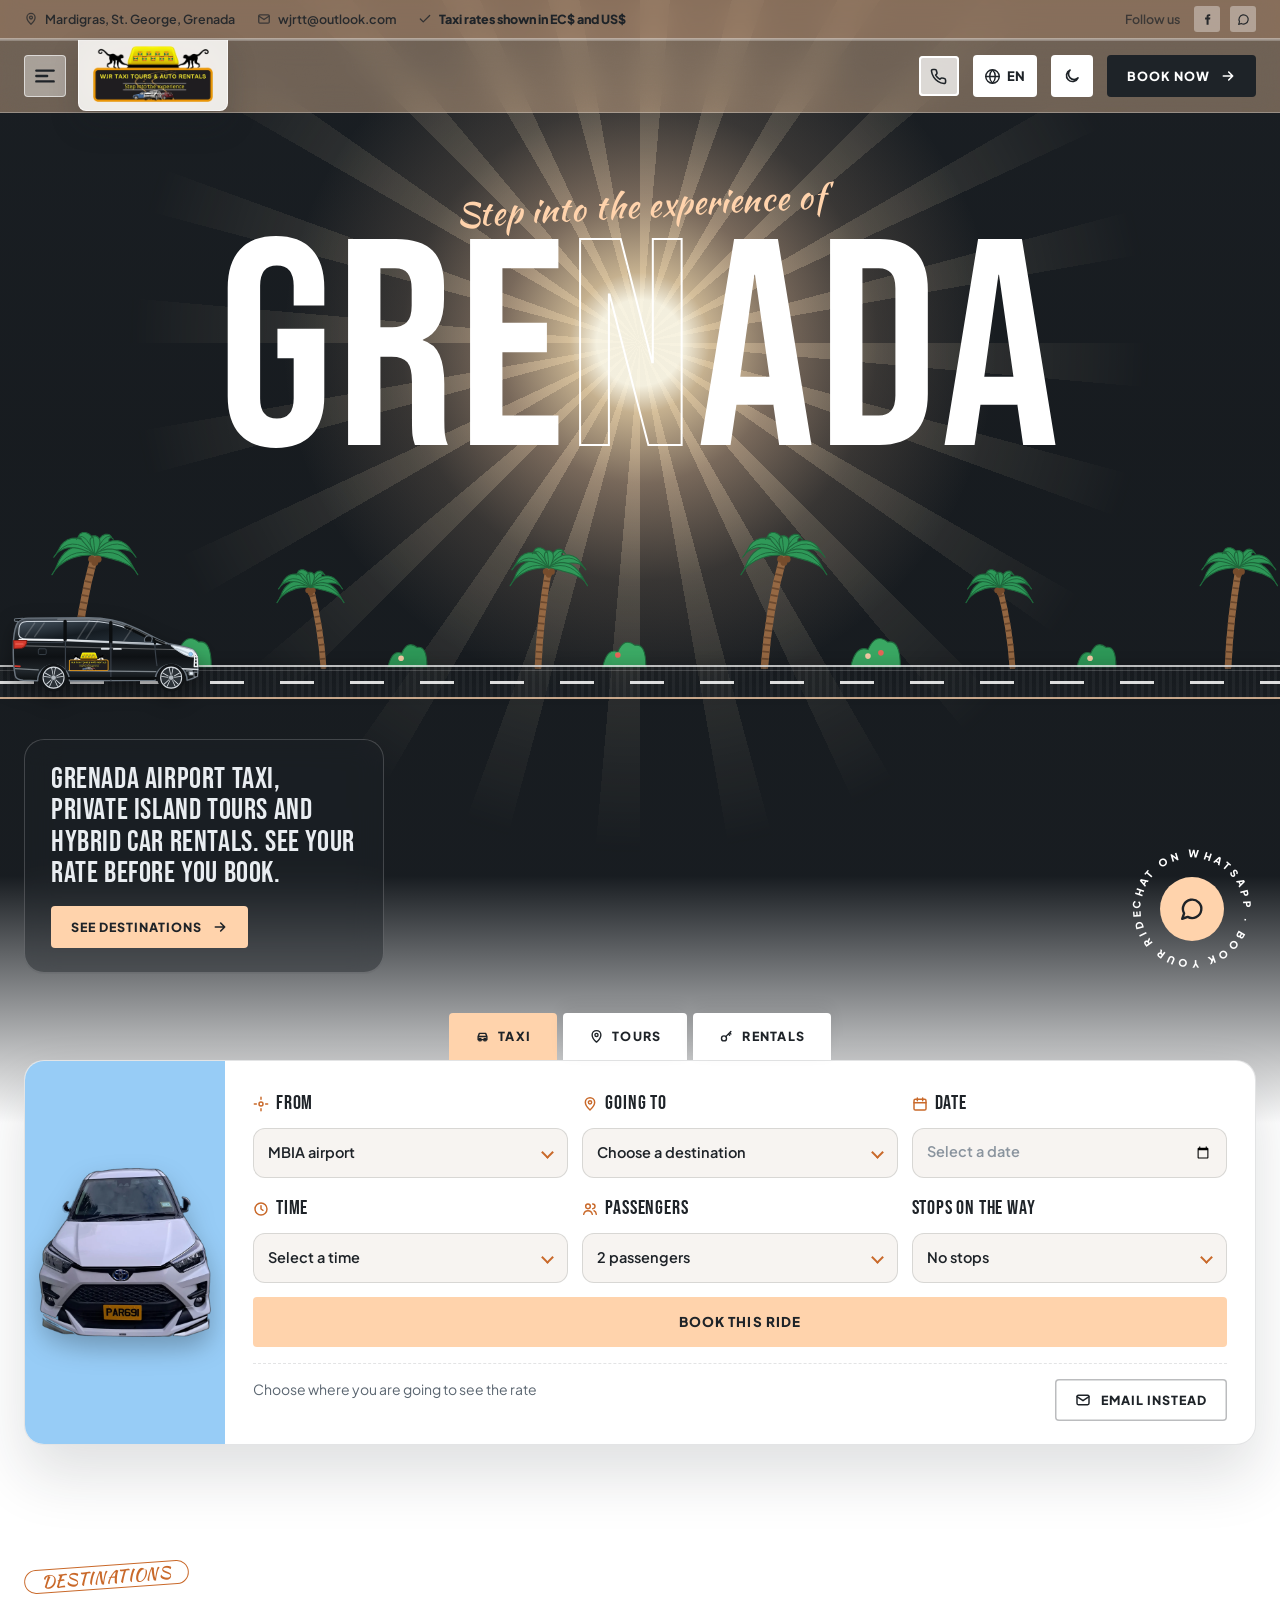
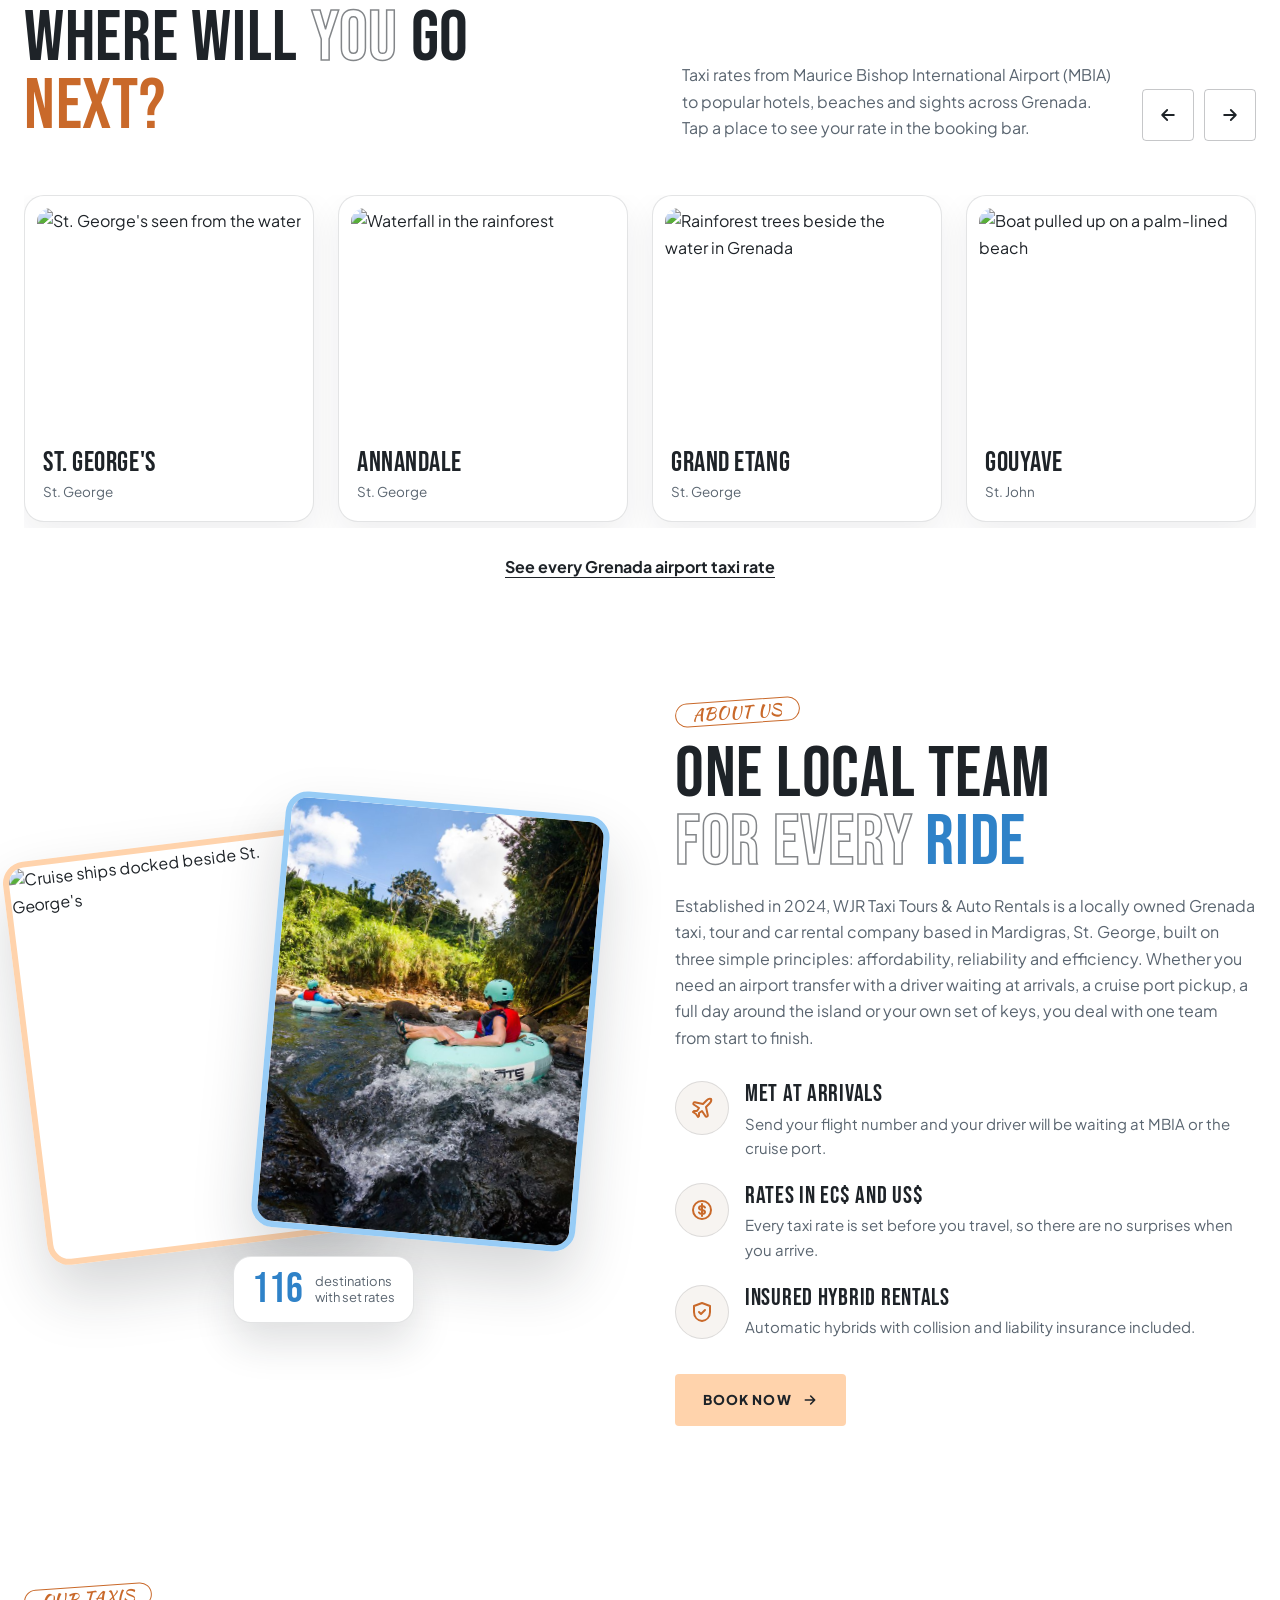
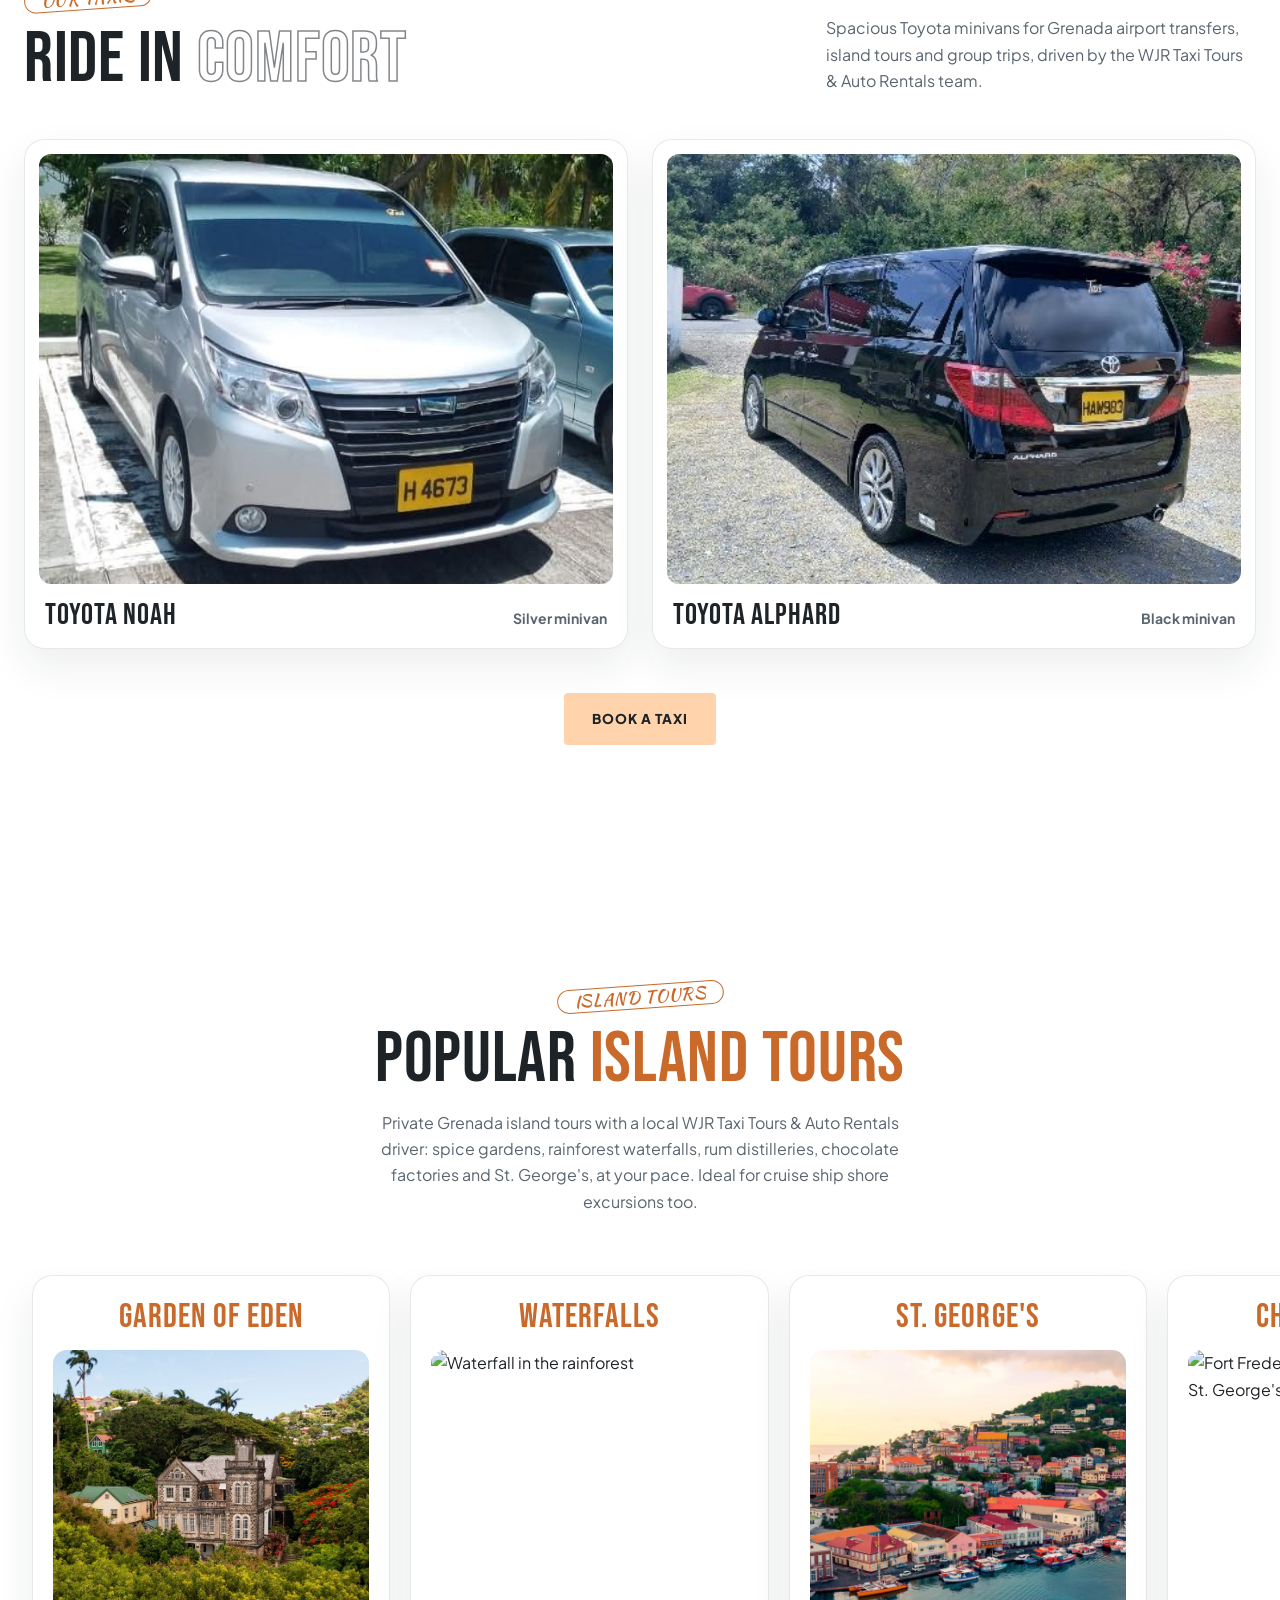
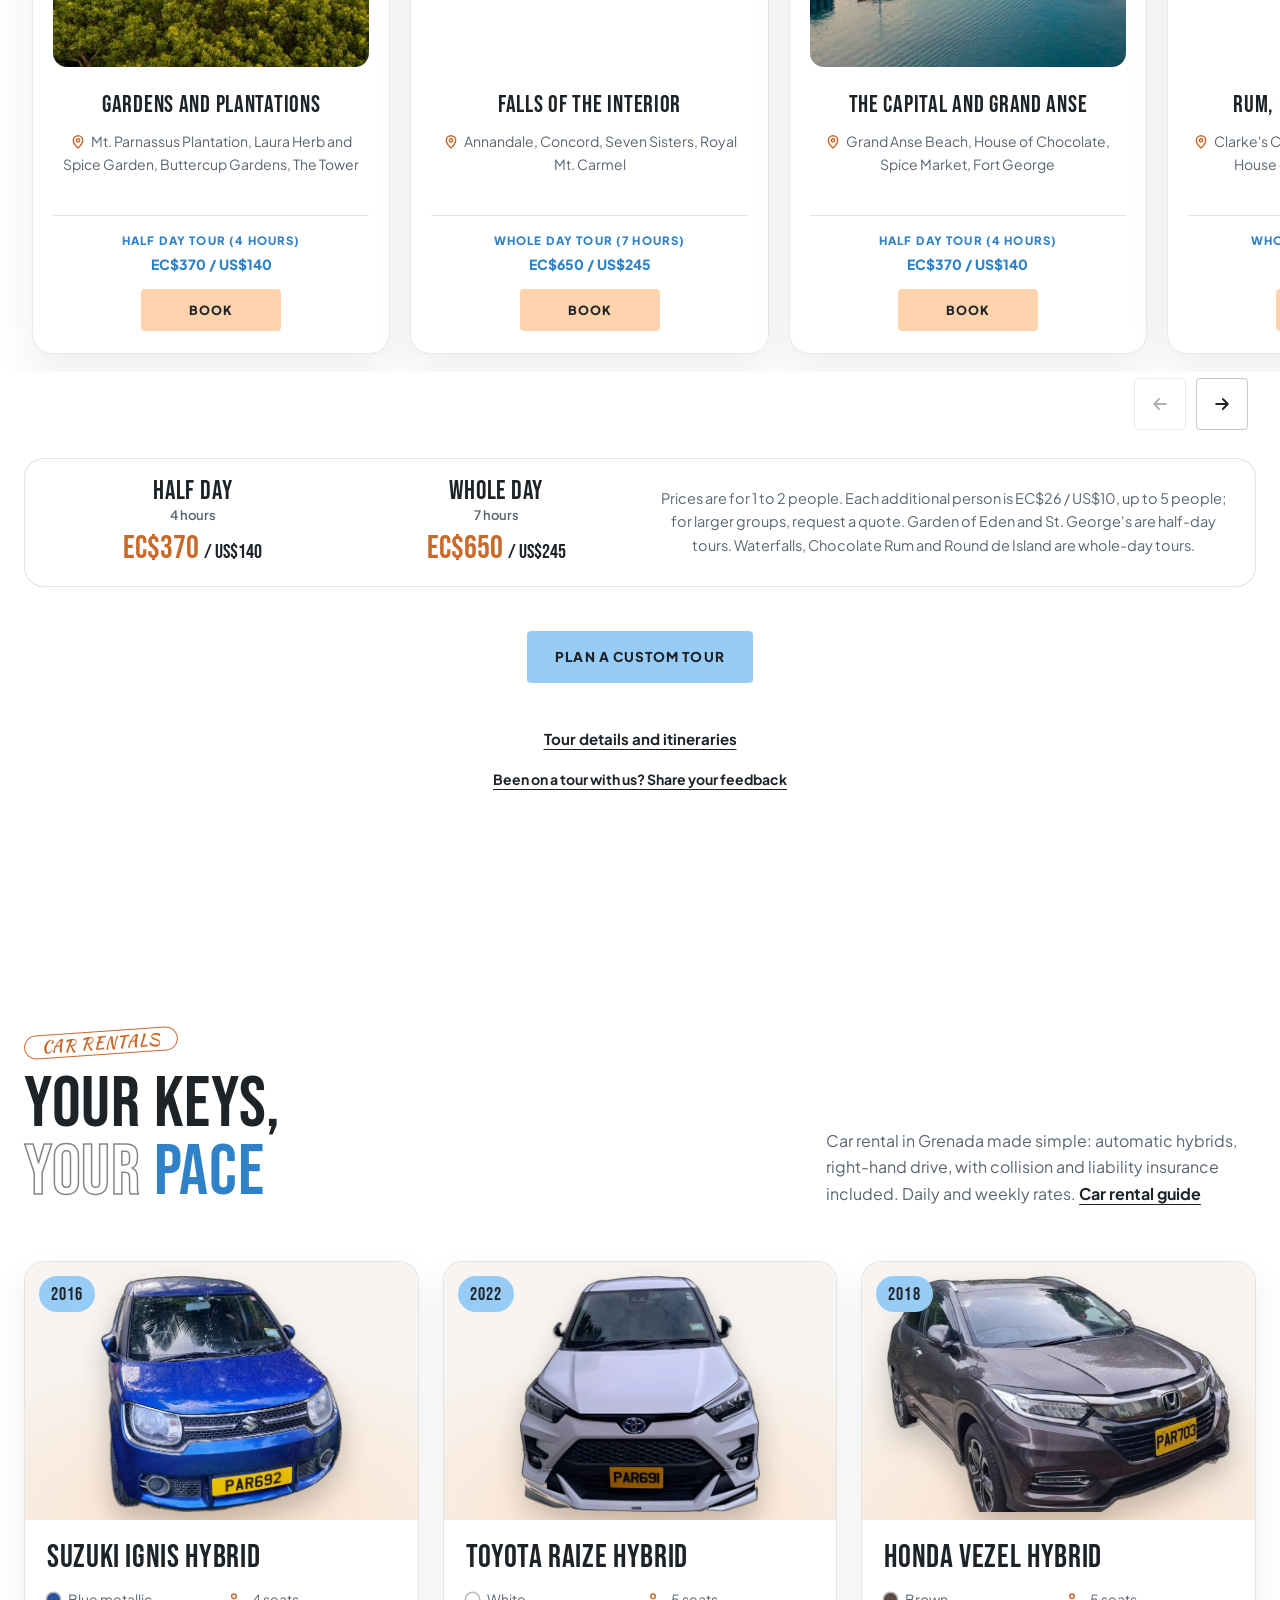
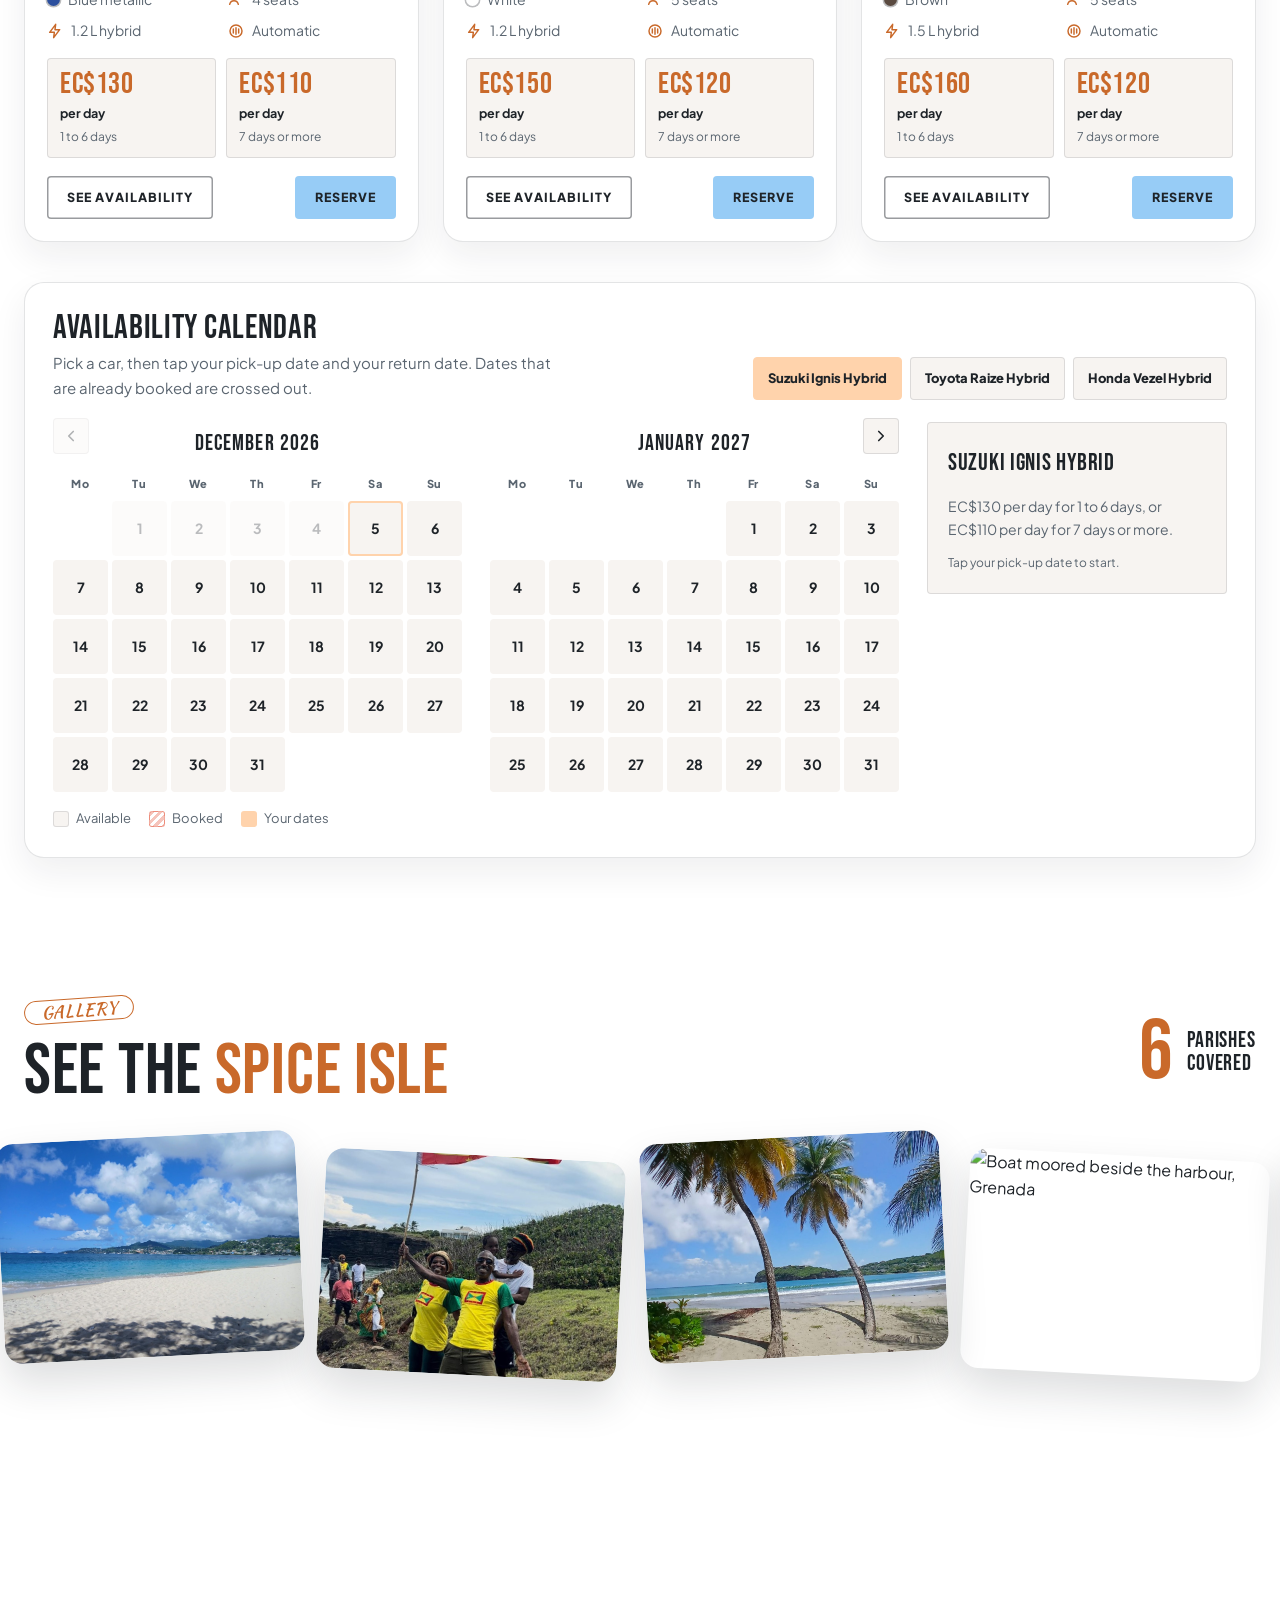
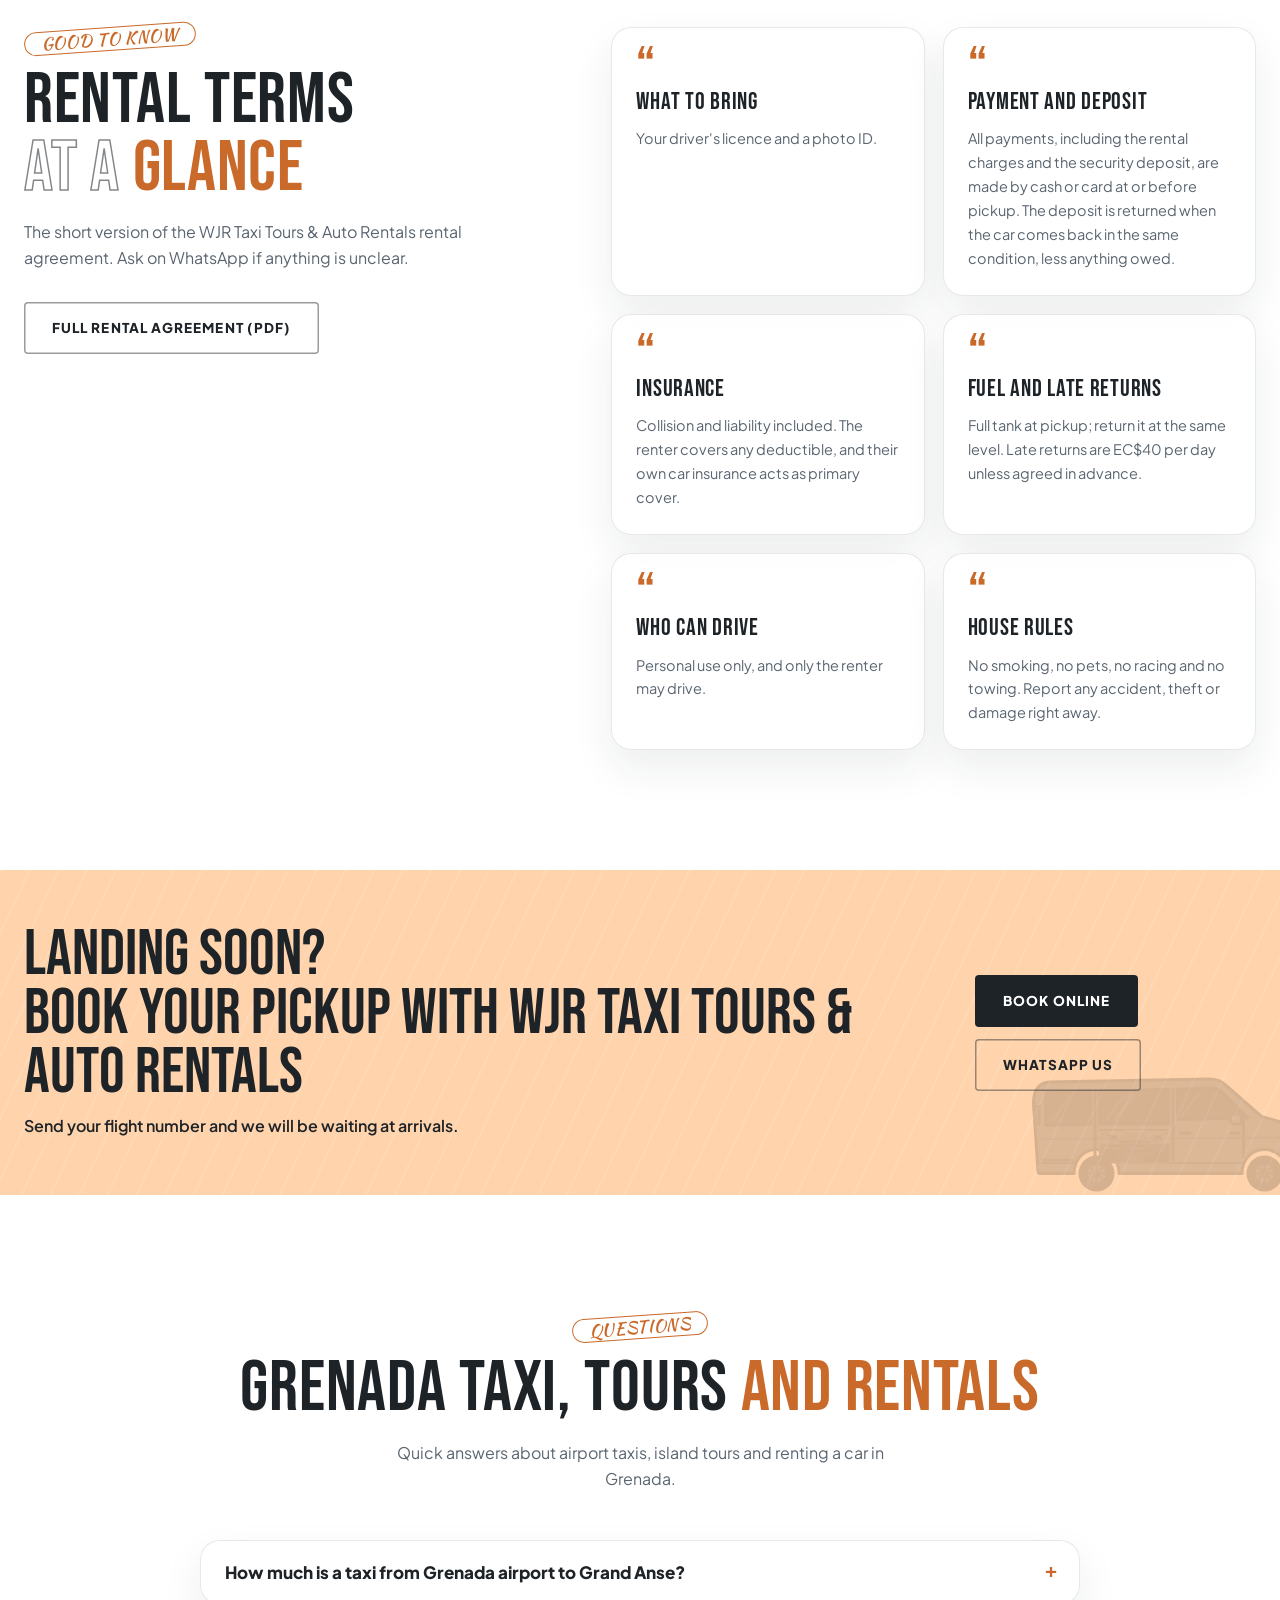
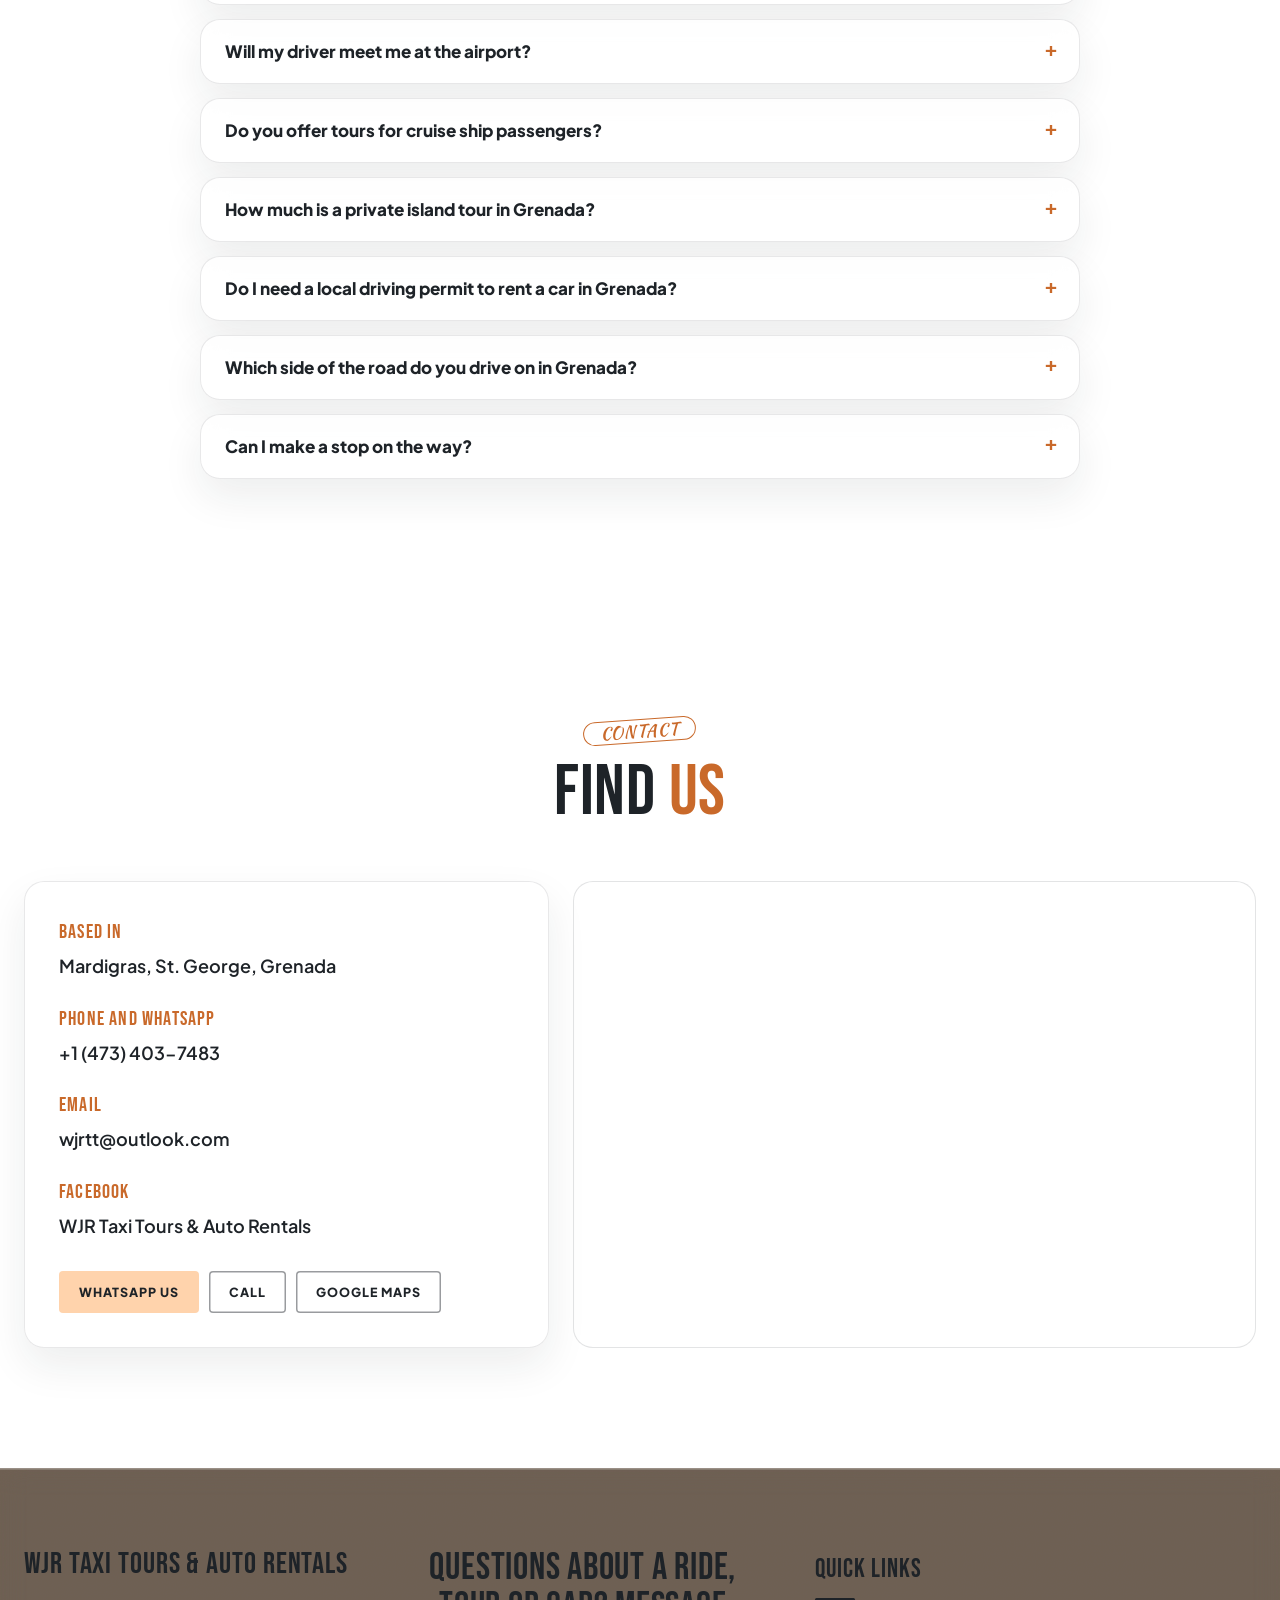
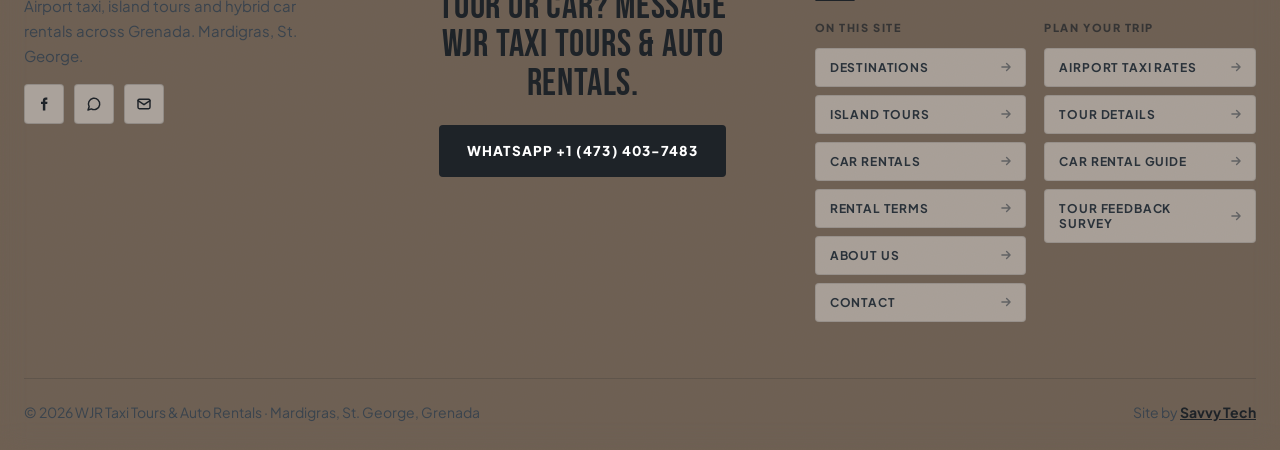
==== commit d3efe3ae: "Add files via upload" ====
--- a/index.html
+++ b/index.html
@@ -230,7 +230,7 @@
 <link rel="preconnect" href="https://fonts.googleapis.com">
 <link rel="preconnect" href="https://fonts.gstatic.com" crossorigin>
 <link href="https://fonts.googleapis.com/css2?family=Bebas+Neue&family=Kaushan+Script&family=Plus+Jakarta+Sans:wght@400;500;600;700;800&display=swap" rel="stylesheet">
-<link rel="stylesheet" href="css/styles.css?v=202611090840">
+<link rel="stylesheet" href="css/styles.css?v=202611111006">
 <script>(function(){var t=null;try{t=new URLSearchParams(location.search).get('theme')||localStorage.getItem('wjr-theme')}catch(e){}if(t==='dark')document.documentElement.removeAttribute('data-theme');var d=document.documentElement;if('IntersectionObserver' in window){d.classList.add('js-rv');setTimeout(function(){d.classList.add('rv-all')},5000)}})();</script>
 </head>
 <body>
@@ -337,7 +337,8 @@
           <div class="fields" id="p-taxi" role="tabpanel">
             <div class="field has-select"><label for="txFrom"><svg width="16" height="16" viewBox="0 0 24 24" fill="none" stroke="currentColor" stroke-width="2.2" stroke-linecap="round" stroke-linejoin="round"><circle cx="12" cy="12" r="3"/><path d="M12 2v3M12 19v3M2 12h3M19 12h3"/></svg>From</label><select id="txFrom"></select><input class="other-in" id="txFromOther" type="text" placeholder="Type your pickup place" aria-label="Type your pickup place"><button class="other-back" type="button" aria-label="Back to the list of places" title="Back to the list">List</button></div>
             <div class="field has-select"><label for="txTo"><svg width="16" height="16" viewBox="0 0 24 24" fill="none" stroke="currentColor" stroke-width="2.2" stroke-linecap="round" stroke-linejoin="round"><path d="M12 21s-7-6.2-7-11.5a7 7 0 0 1 14 0C19 14.8 12 21 12 21z"/><circle cx="12" cy="9.5" r="2.5"/></svg>Going to</label><select id="txTo"><option value="">Choose a destination</option></select><input class="other-in" id="txToOther" type="text" placeholder="Type where you are going" aria-label="Type where you are going"><button class="other-back" type="button" aria-label="Back to the list of places" title="Back to the list">List</button></div>
-            <div class="field date-field"><label for="txWhen"><svg width="16" height="16" viewBox="0 0 24 24" fill="none" stroke="currentColor" stroke-width="2.2" stroke-linecap="round" stroke-linejoin="round"><rect x="3" y="5" width="18" height="16" rx="2"/><path d="M3 10h18M8 3v4M16 3v4"/></svg>Date and time</label><input id="txWhen" type="datetime-local"><span class="ph" aria-hidden="true">Select date and time</span></div>
+            <div class="field date-field"><label for="txDate"><svg width="16" height="16" viewBox="0 0 24 24" fill="none" stroke="currentColor" stroke-width="2.2" stroke-linecap="round" stroke-linejoin="round"><rect x="3" y="5" width="18" height="16" rx="2"/><path d="M3 10h18M8 3v4M16 3v4"/></svg>Date</label><input id="txDate" type="date"><span class="ph" aria-hidden="true">Select a date</span></div>
+            <div class="field has-select"><label for="txTime"><svg width="16" height="16" viewBox="0 0 24 24" fill="none" stroke="currentColor" stroke-width="2.2" stroke-linecap="round" stroke-linejoin="round"><circle cx="12" cy="12" r="9"/><path d="M12 7v5l3 2"/></svg>Time</label><select id="txTime"><option value="">Select a time</option></select></div>
             <div class="field has-select"><label for="txPax"><svg width="16" height="16" viewBox="0 0 24 24" fill="none" stroke="currentColor" stroke-width="2.2" stroke-linecap="round" stroke-linejoin="round"><circle cx="9" cy="8" r="3.5"/><path d="M2.5 20c.8-3.5 3.4-5.5 6.5-5.5s5.7 2 6.5 5.5M16 4.5a3.5 3.5 0 0 1 0 7M18 14.6c2 .7 3.2 2.6 3.5 5.4"/></svg>Passengers</label><select id="txPax"><option value="1">1 passenger</option><option value="2" selected>2 passengers</option><option value="3">3 passengers</option><option value="4">4 passengers</option><option value="5">5 passengers</option><option value="6">More than 5 (request a quote)</option></select></div>
             <div class="field has-select"><label for="txStops">Stops on the way</label><select id="txStops"><option value="0" selected>No stops</option><option value="1">1 stop</option><option value="2">2 stops</option><option value="3">3 stops</option></select></div>
             <div class="field stop-where" id="stopWhere" hidden><label for="txStopWhere">Where would you like to stop?</label><input id="txStopWhere" type="text" placeholder="For example: IGA, Grand Anse"></div>
@@ -646,8 +647,8 @@
   <a class="btn btn-peach wa" href="https://wa.me/14734037483" target="_blank" rel="noopener" aria-label="Chat on WhatsApp"><svg width="22" height="22" viewBox="0 0 24 24" fill="none" stroke="currentColor" stroke-width="2" stroke-linecap="round" stroke-linejoin="round"><path d="M3 21l1.7-5A8.5 8.5 0 1 1 8 19.3L3 21z"/></svg></a>
 </div>
 
-<script src="js/fares.js?v=202611090840"></script>
-<script src="js/rentals.js?v=202611090840"></script>
-<script src="js/main.js?v=202611090840"></script>
+<script src="js/fares.js?v=202611111006"></script>
+<script src="js/rentals.js?v=202611111006"></script>
+<script src="js/main.js?v=202611111006"></script>
 </body>
 </html>
--- a/css/styles.css
+++ b/css/styles.css
@@ -384,6 +384,7 @@
 
 /* Tour prices and booking */
 #p-tours,#p-taxi{grid-template-columns:repeat(5,minmax(0,1fr))}
+#p-taxi{grid-template-columns:repeat(3,minmax(0,1fr))}
 #p-tours .btn,#p-taxi .btn,#p-taxi .stop-where,#p-tours .stop-where{grid-column:1/-1}
 #p-taxi .stop-where[hidden],#p-tours .stop-where[hidden]{display:none}
 .tour .meta{margin-bottom:16px}
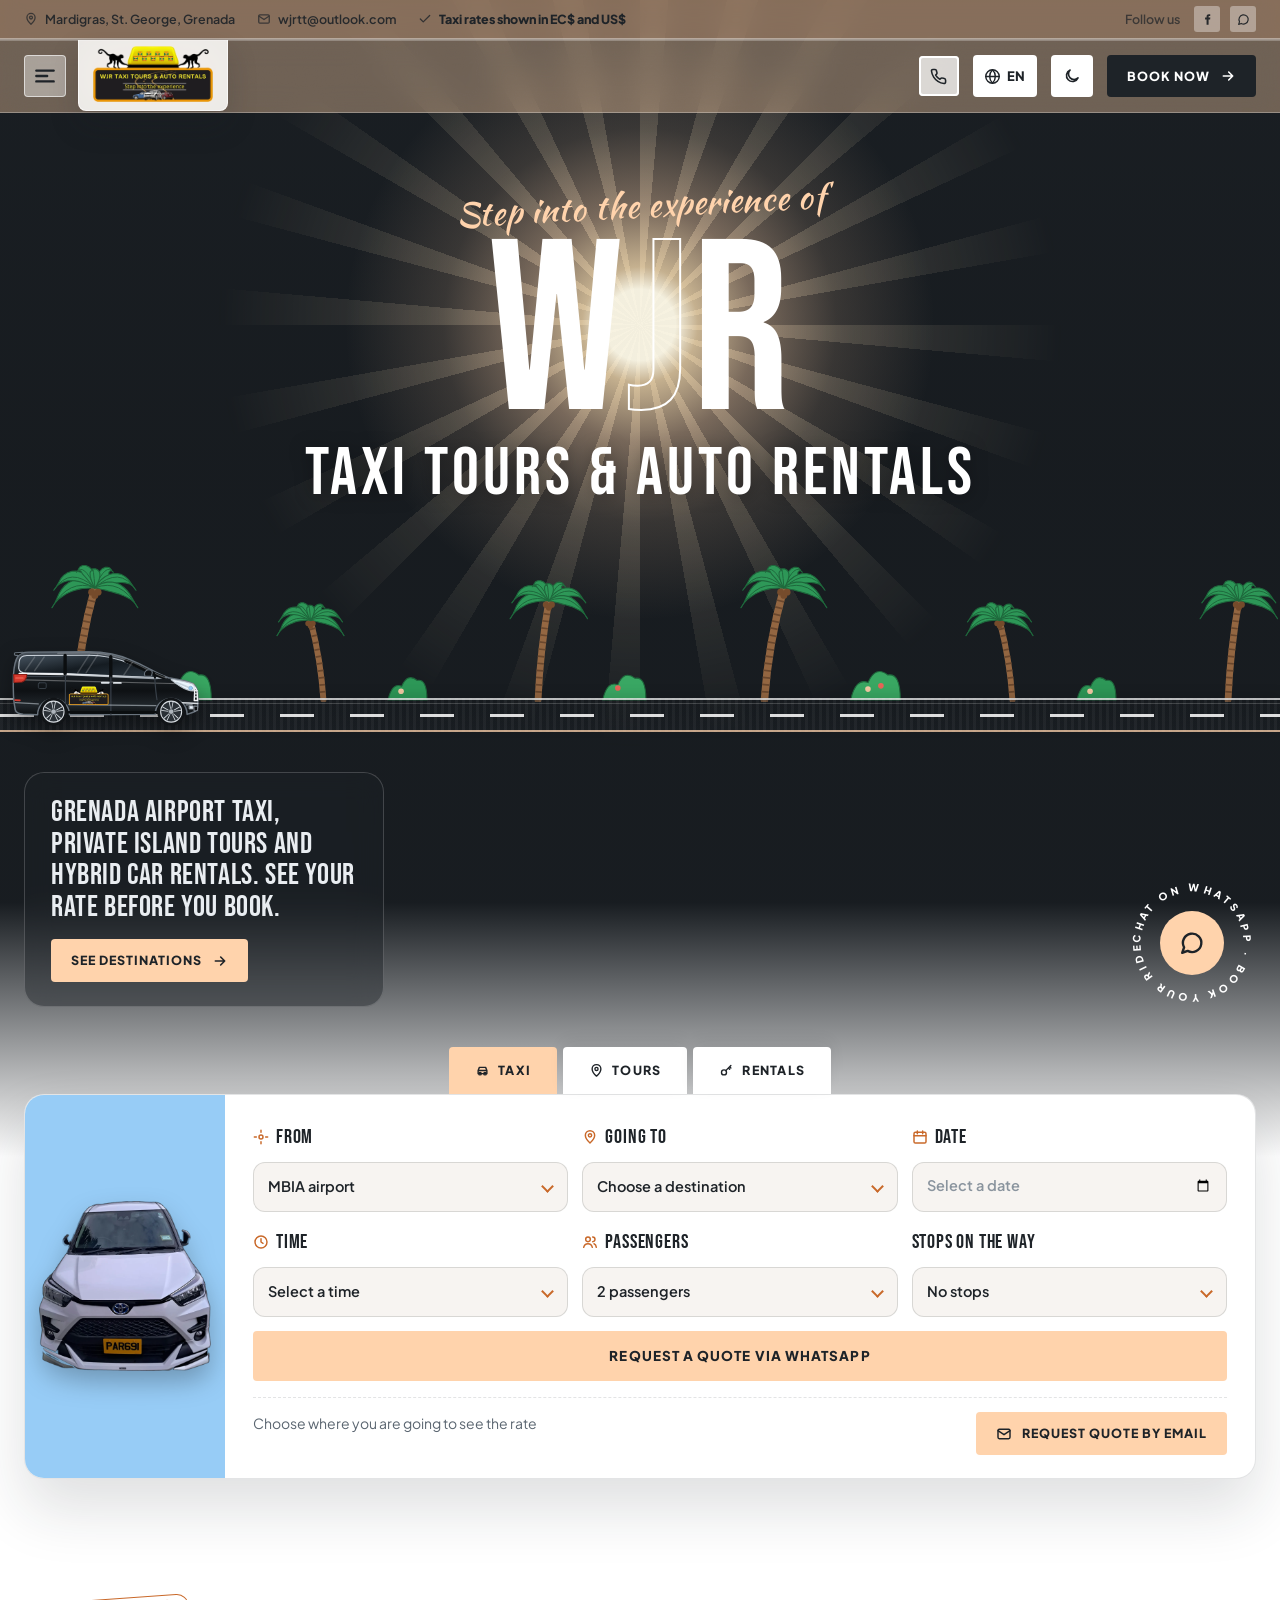
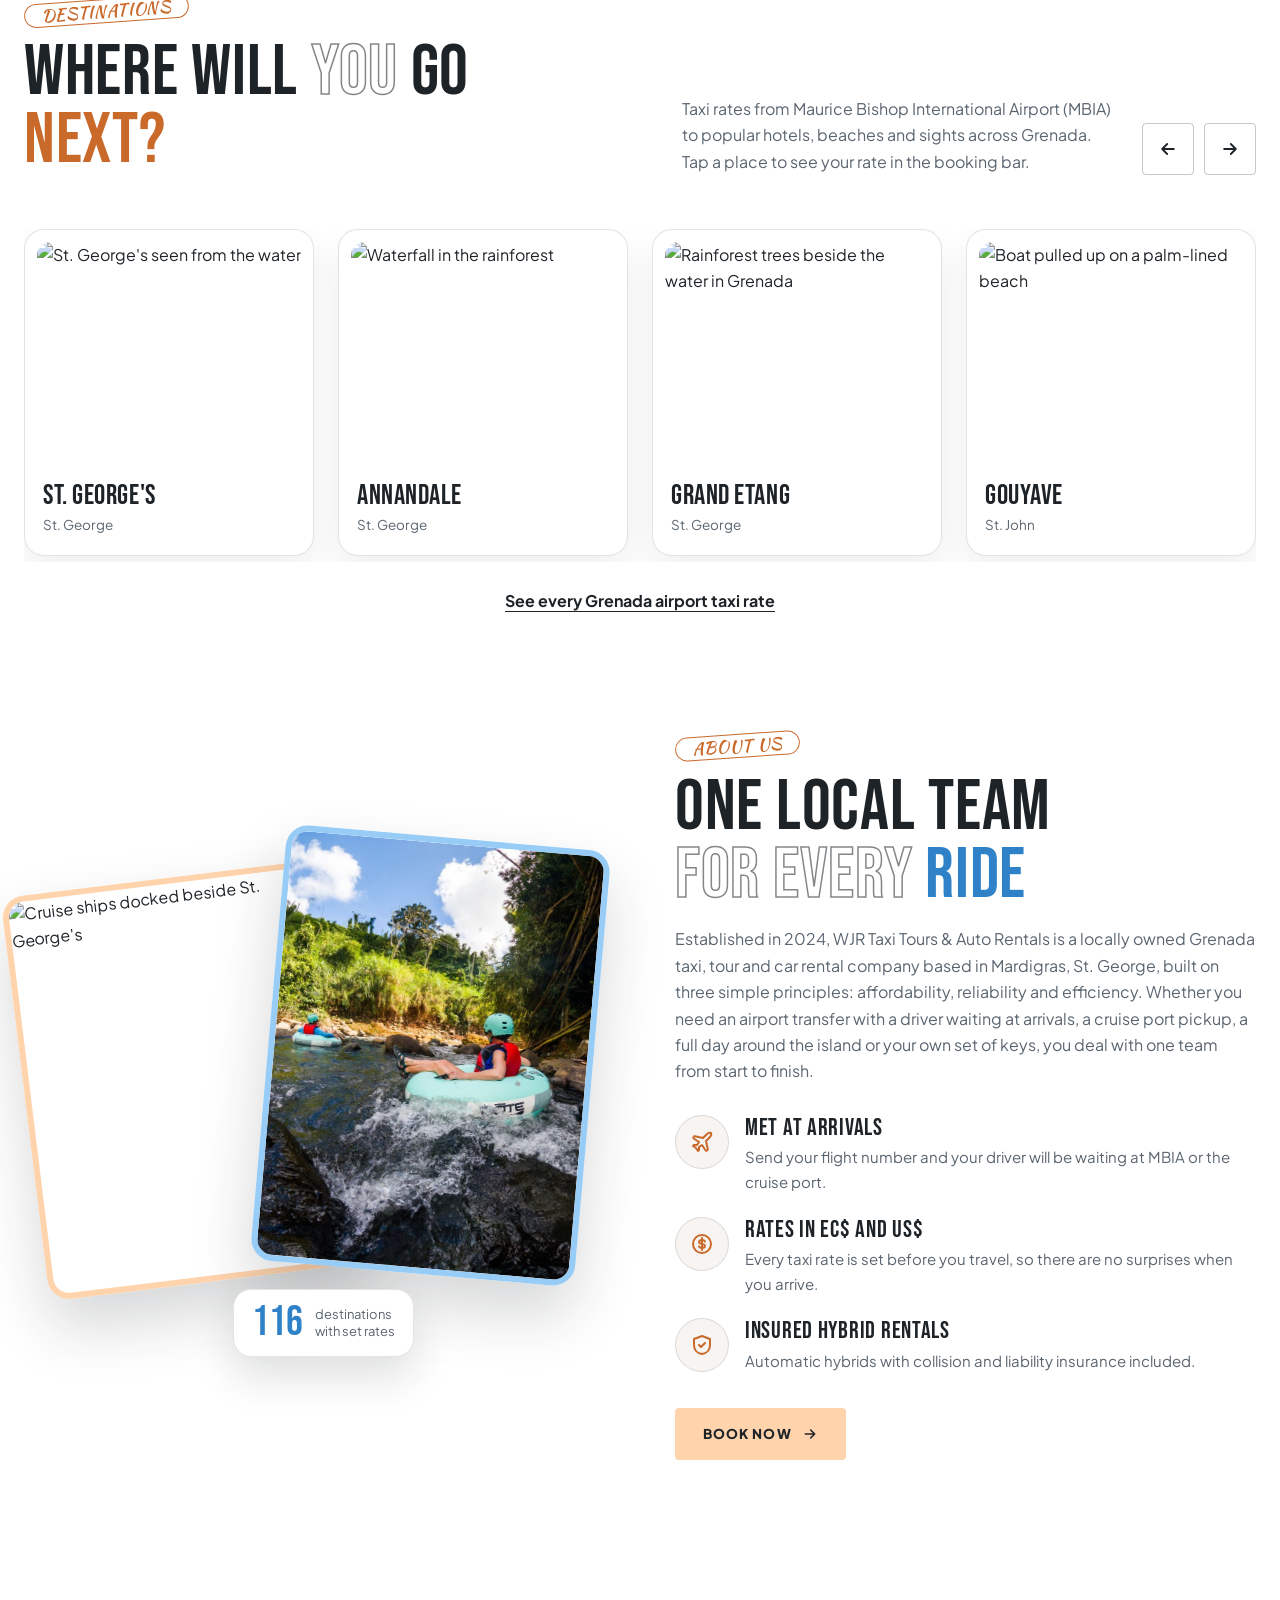
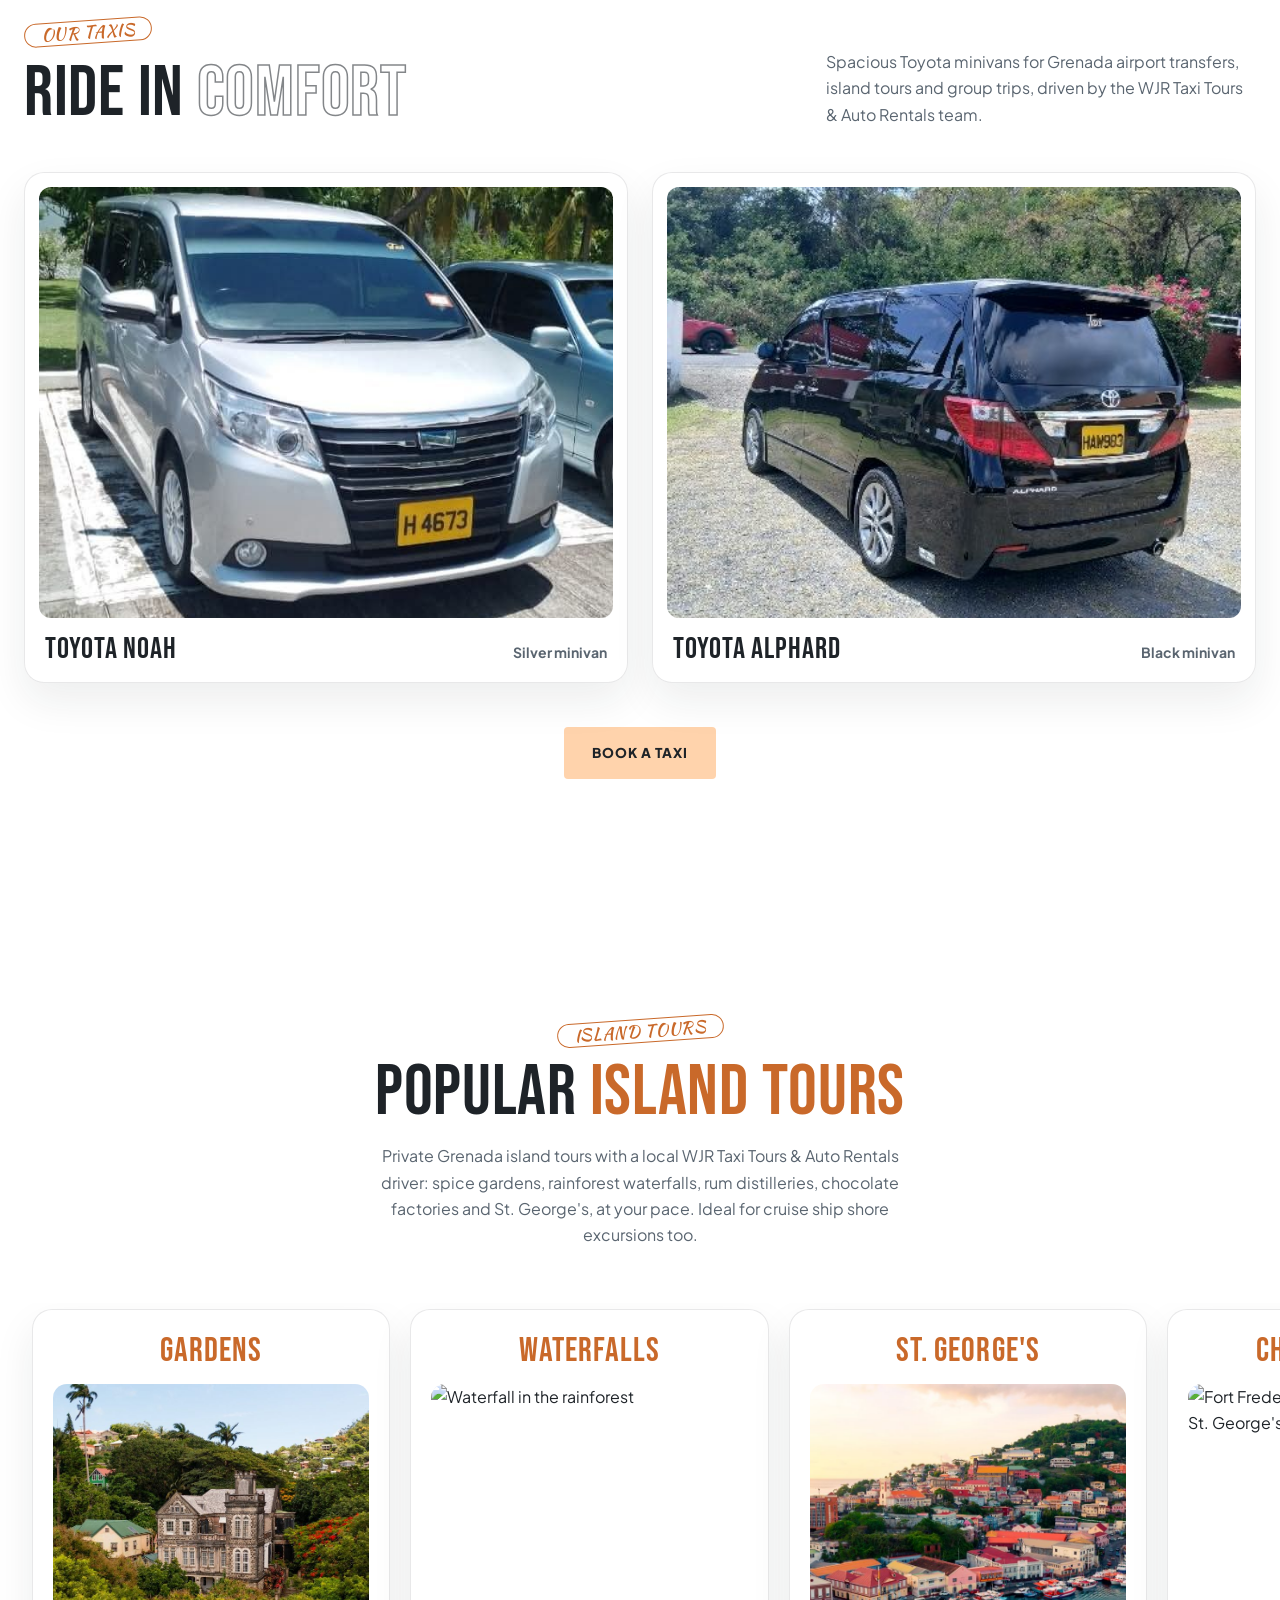
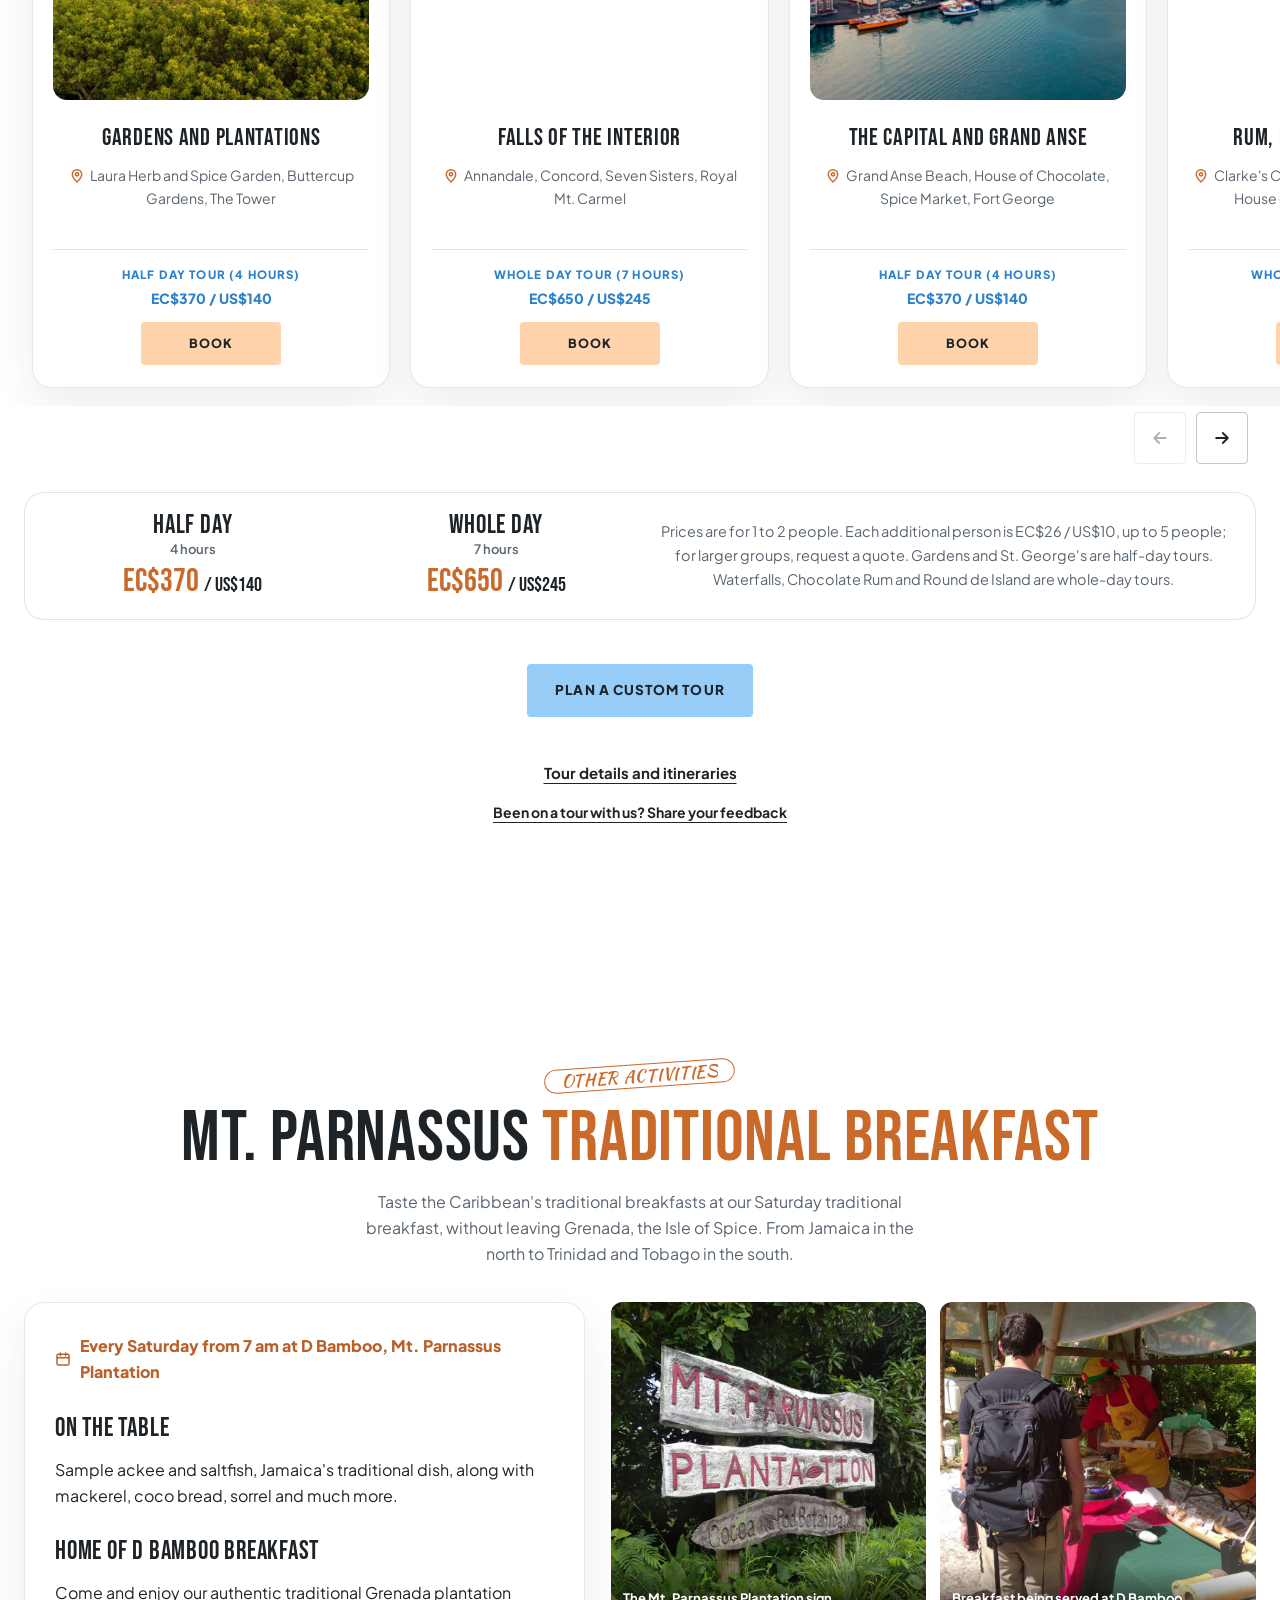
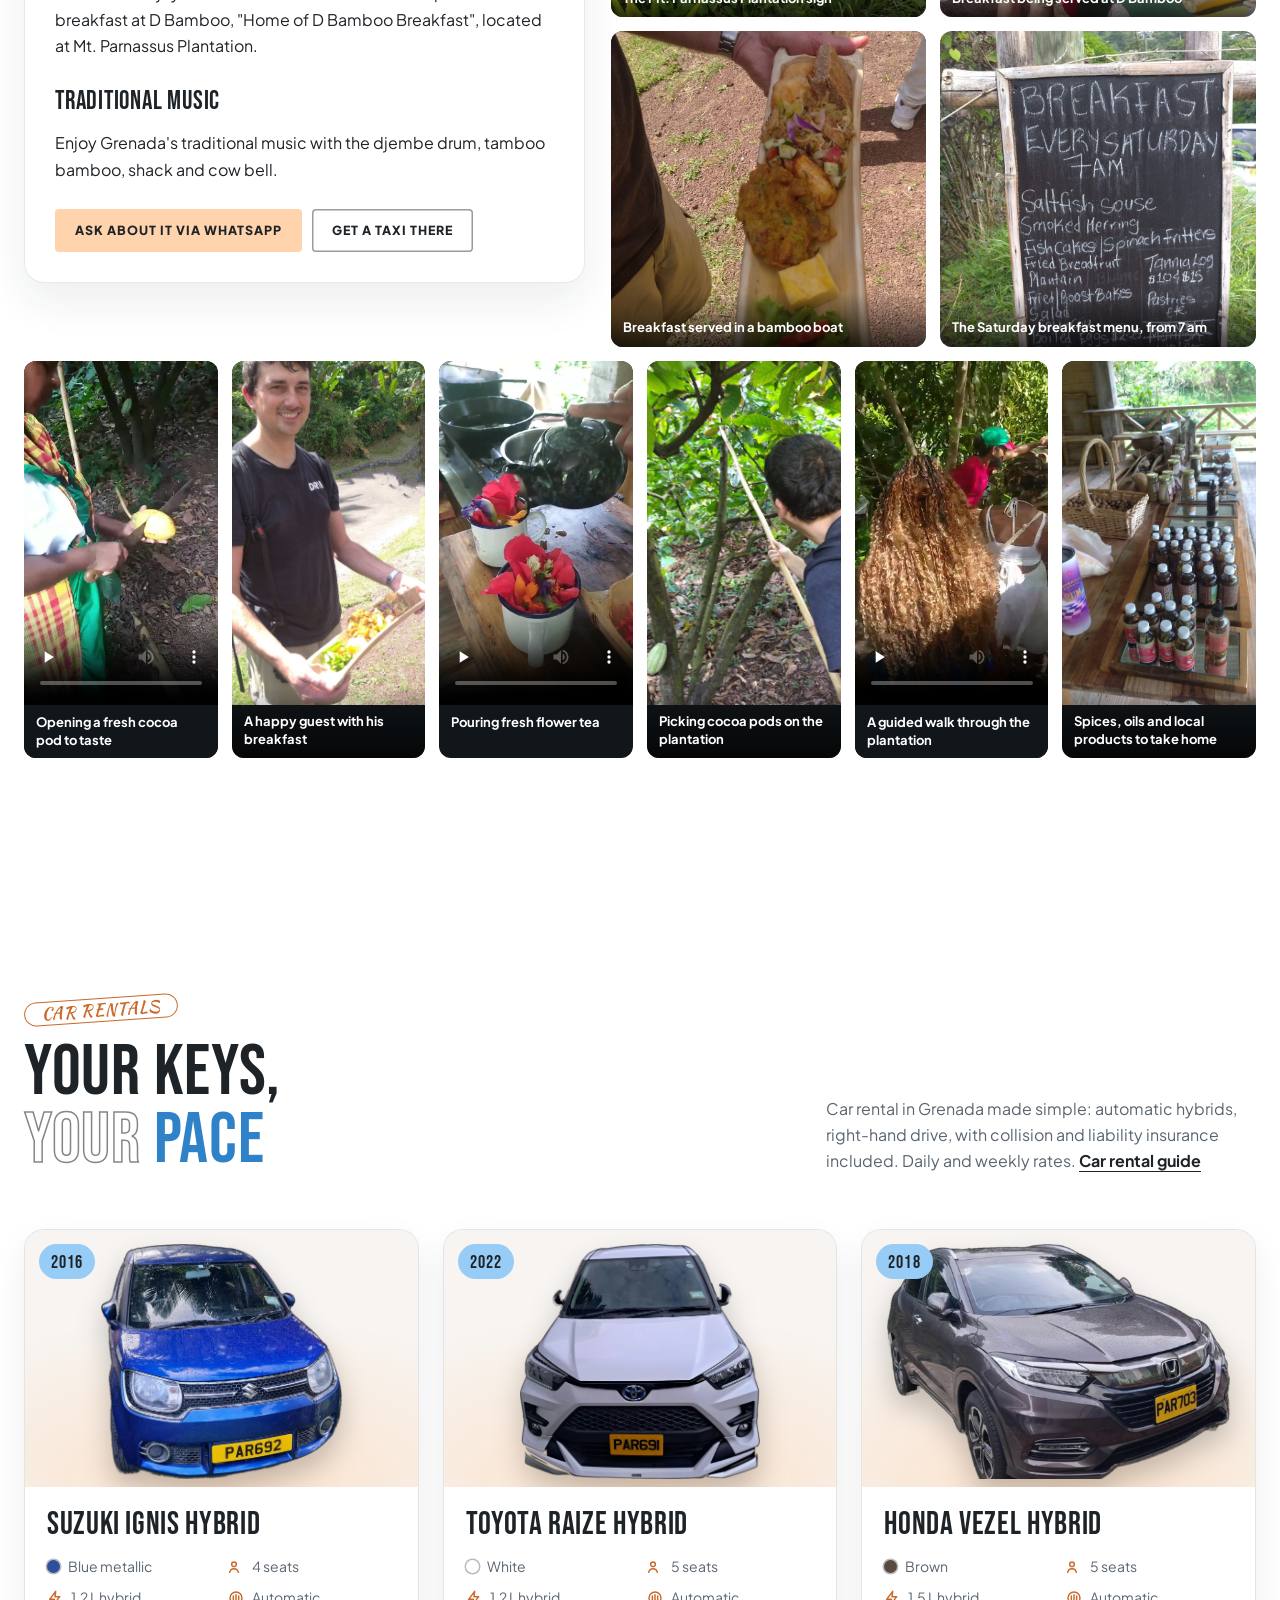
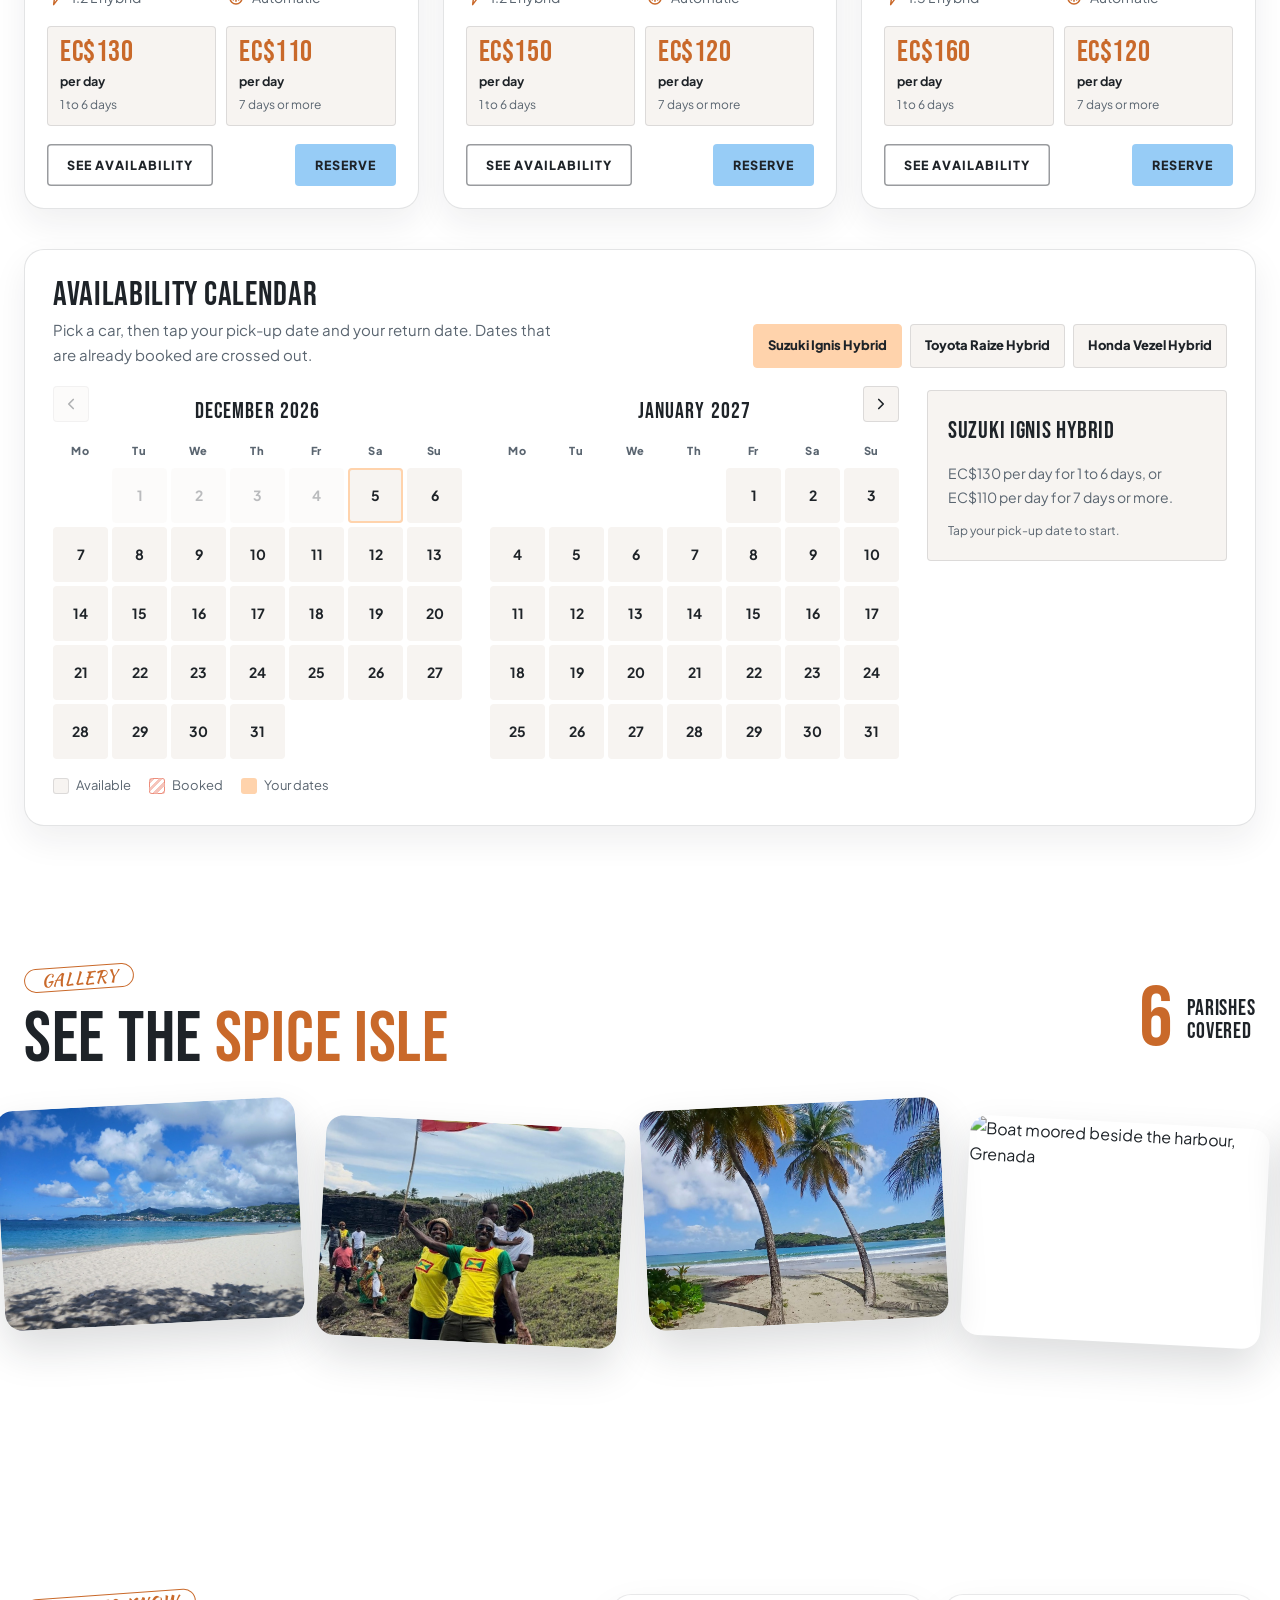
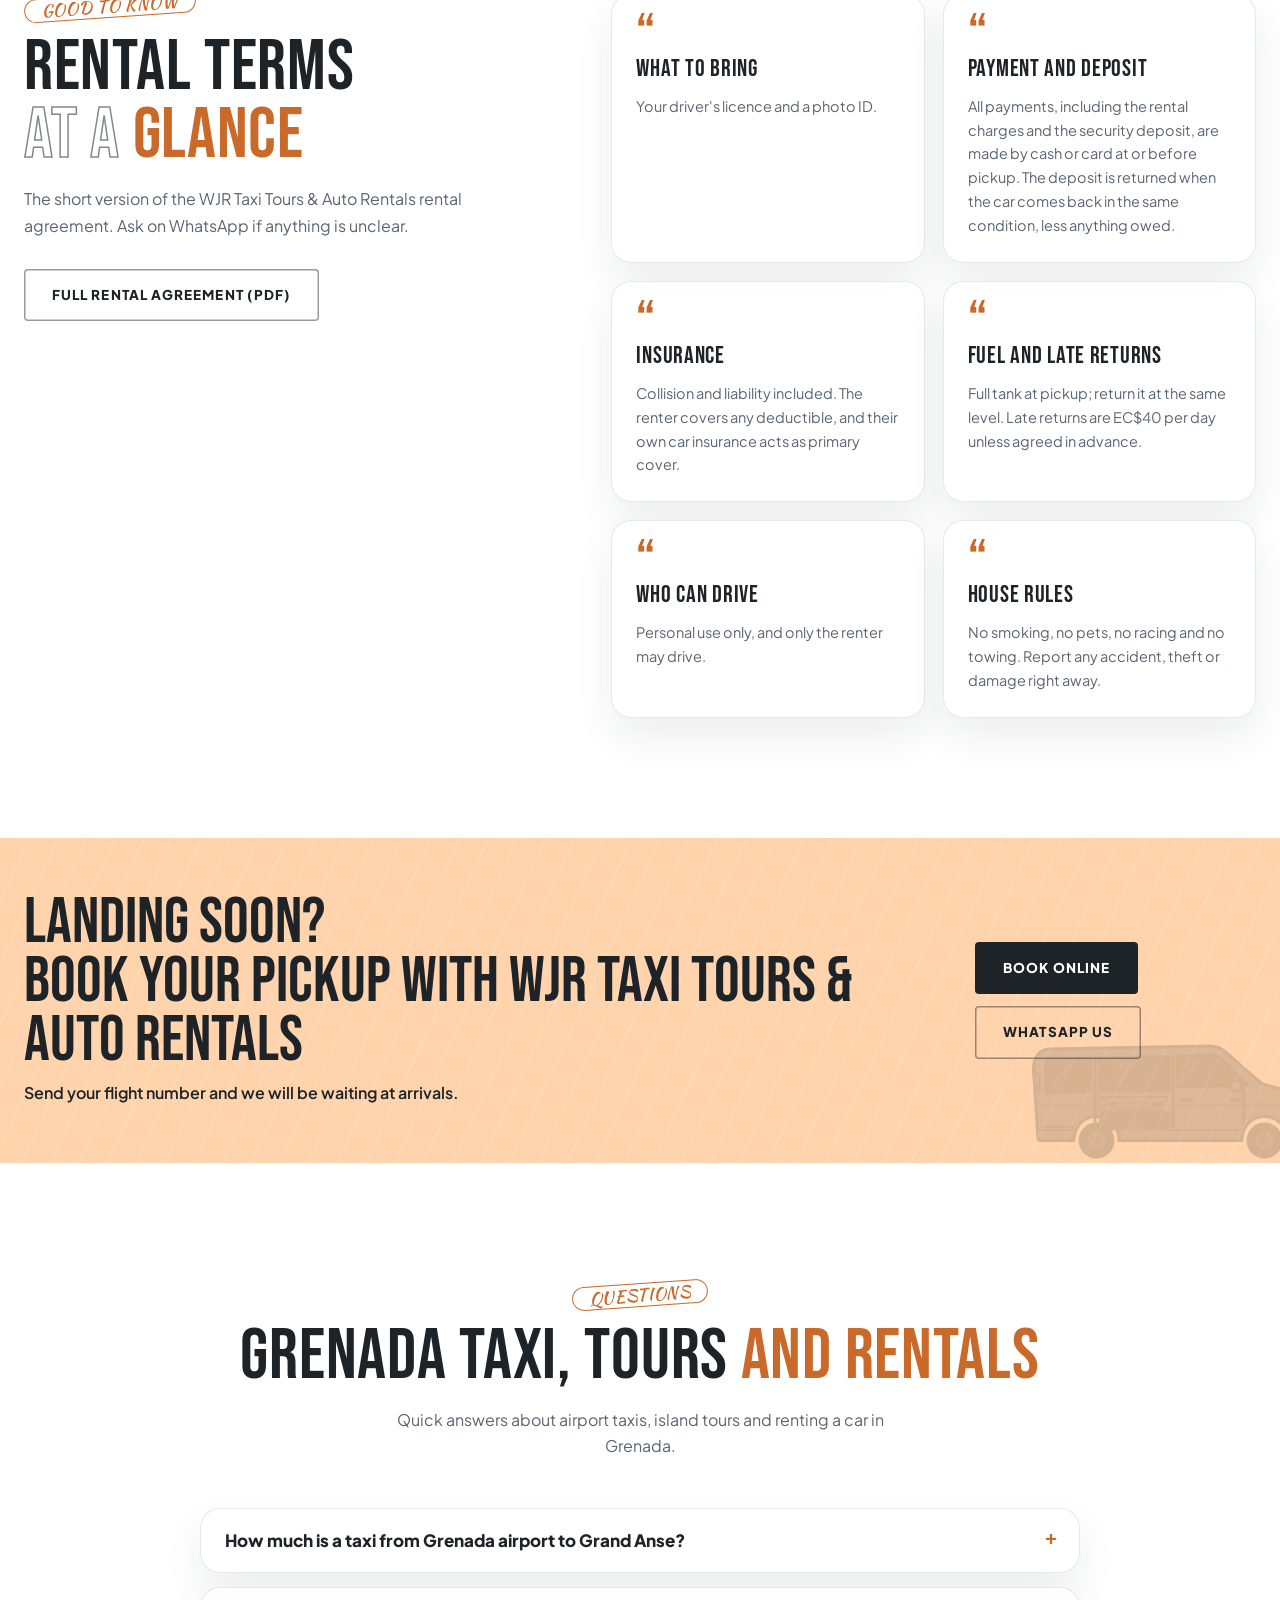
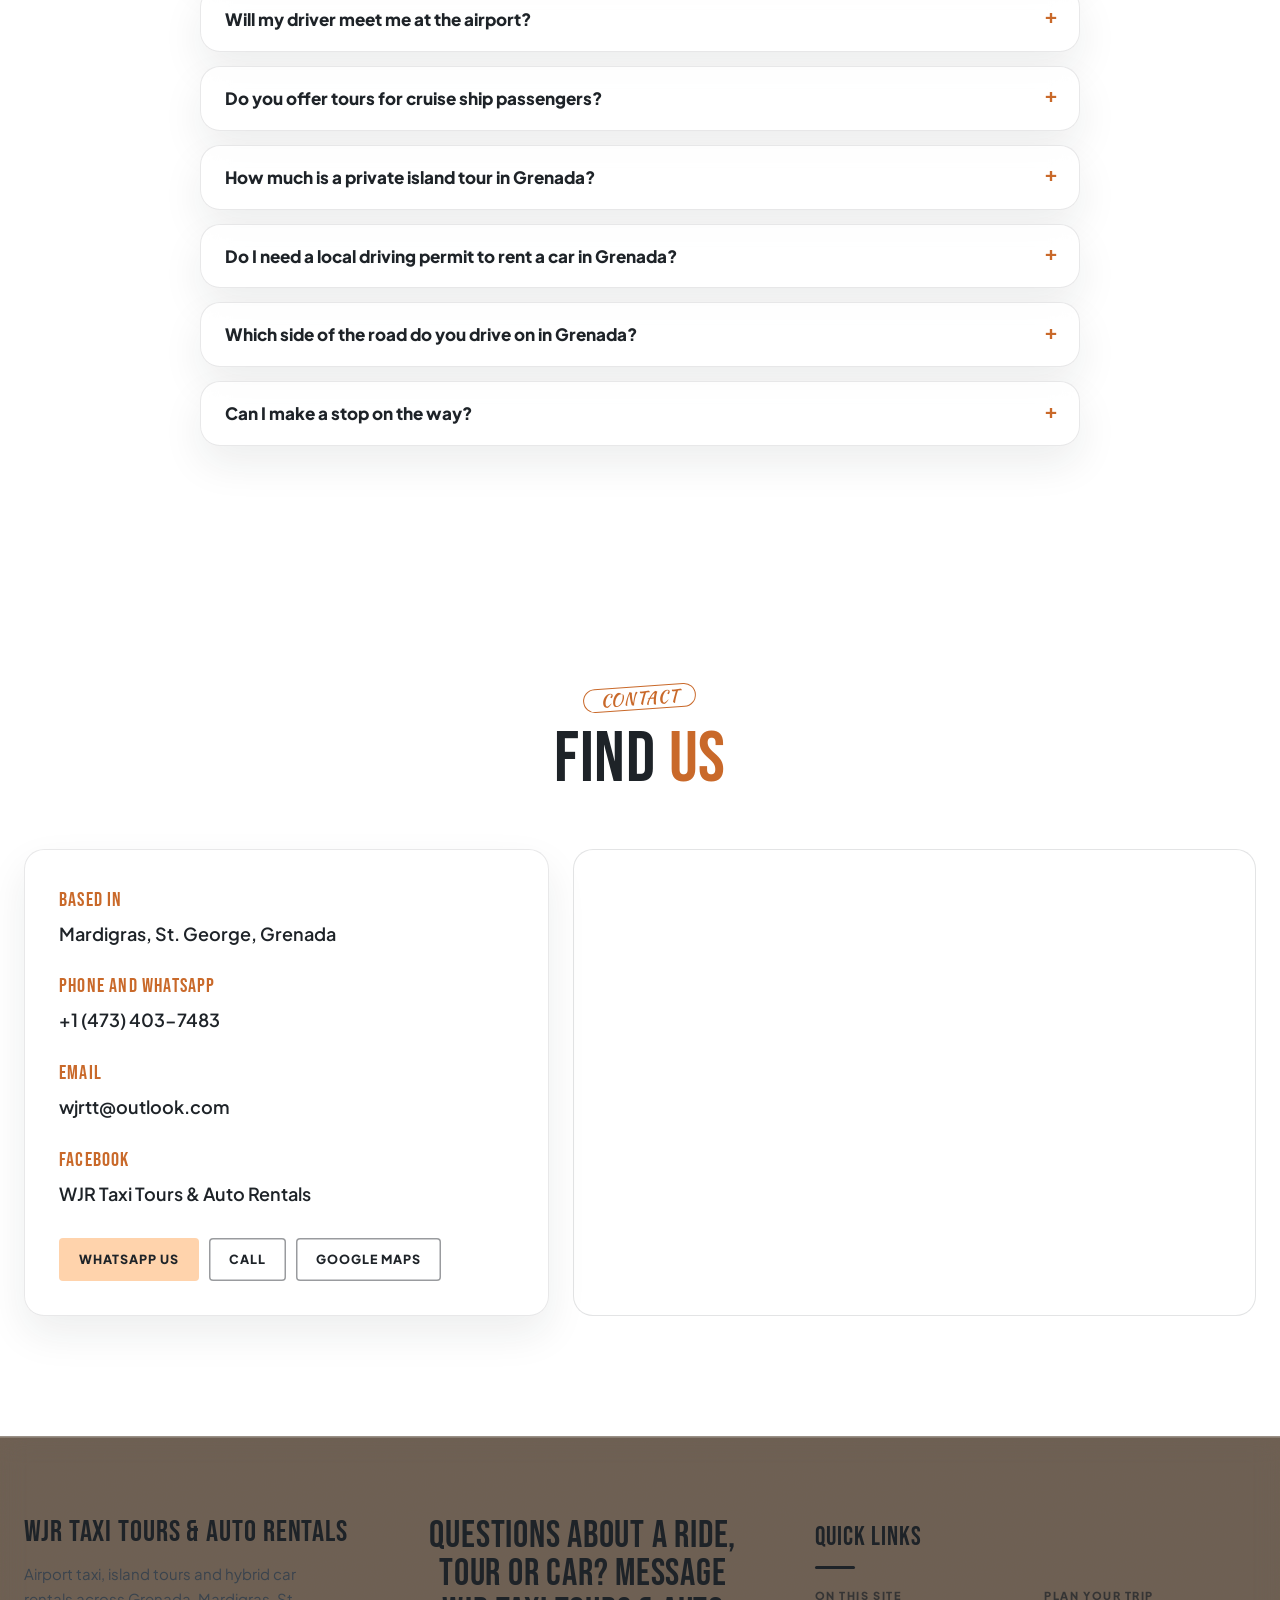
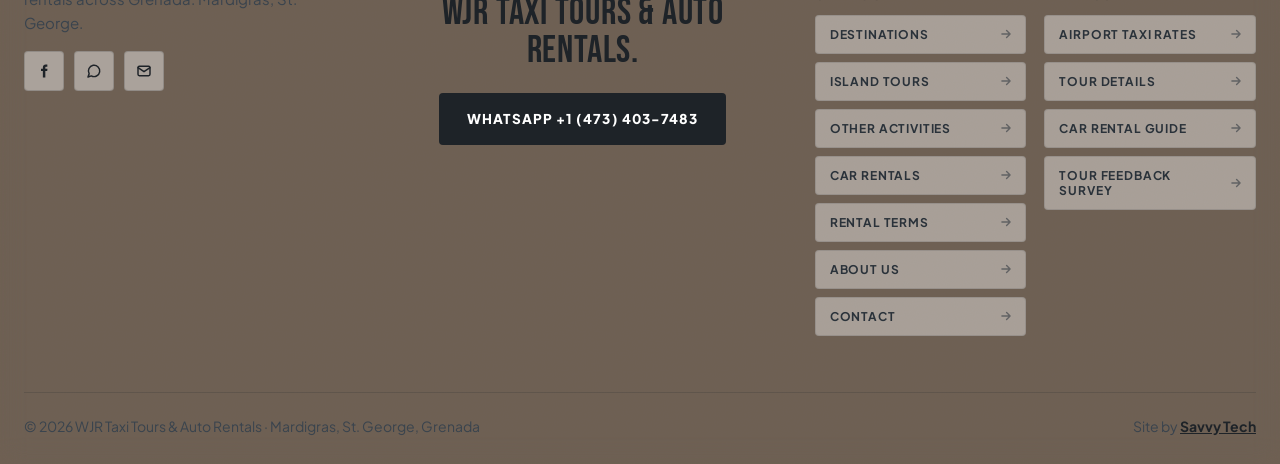
==== commit 5ba2ff5b: "Add files via upload" ====
--- a/index.html
+++ b/index.html
@@ -186,7 +186,7 @@
      "name": "Do you offer tours for cruise ship passengers?",
      "acceptedAnswer": {
       "@type": "Answer",
-      "text": "Yes. Garden of Eden and St. George's are half-day tours (4 hours), which suit a short time in port; Waterfalls, Chocolate Rum and Round de Island are whole days (7 hours). Tell us your ship's arrival and departure times when you book."
+      "text": "Yes. Gardens and St. George's are half-day tours (4 hours), which suit a short time in port; Waterfalls, Chocolate Rum and Round de Island are whole days (7 hours). Tell us your ship's arrival and departure times when you book."
      }
     },
     {
@@ -194,7 +194,7 @@
      "name": "How much is a private island tour in Grenada?",
      "acceptedAnswer": {
       "@type": "Answer",
-      "text": "A half-day tour (4 hours) is EC$370 / US$140 and a whole-day tour (7 hours) is EC$650 / US$245, for 1 to 2 people. Each additional person is EC$26 / US$10, up to 5 people per vehicle. Garden of Eden and St. George's are half-day tours; Waterfalls, Chocolate Rum and Round de Island are whole-day tours."
+      "text": "A half-day tour (4 hours) is EC$370 / US$140 and a whole-day tour (7 hours) is EC$650 / US$245, for 1 to 2 people. Each additional person is EC$26 / US$10, up to 5 people per vehicle. Gardens and St. George's are half-day tours; Waterfalls, Chocolate Rum and Round de Island are whole-day tours."
      }
     },
     {
@@ -230,7 +230,7 @@
 <link rel="preconnect" href="https://fonts.googleapis.com">
 <link rel="preconnect" href="https://fonts.gstatic.com" crossorigin>
 <link href="https://fonts.googleapis.com/css2?family=Bebas+Neue&family=Kaushan+Script&family=Plus+Jakarta+Sans:wght@400;500;600;700;800&display=swap" rel="stylesheet">
-<link rel="stylesheet" href="css/styles.css?v=202611111006">
+<link rel="stylesheet" href="css/styles.css?v=202611231140">
 <script>(function(){var t=null;try{t=new URLSearchParams(location.search).get('theme')||localStorage.getItem('wjr-theme')}catch(e){}if(t==='dark')document.documentElement.removeAttribute('data-theme');var d=document.documentElement;if('IntersectionObserver' in window){d.classList.add('js-rv');setTimeout(function(){d.classList.add('rv-all')},5000)}})();</script>
 </head>
 <body>
@@ -256,6 +256,7 @@
     <nav class="nav-links" id="navlinks" aria-label="Main">
       <a href="#destinations"><svg width="15" height="15" viewBox="0 0 24 24" fill="none" stroke="currentColor" stroke-width="2.2" stroke-linecap="round" stroke-linejoin="round"><path d="M12 21s-7-6.2-7-11.5a7 7 0 0 1 14 0C19 14.8 12 21 12 21z"/><circle cx="12" cy="9.5" r="2.5"/></svg><span>Destinations</span></a>
       <a href="#tours"><svg width="15" height="15" viewBox="0 0 24 24" fill="none" stroke="currentColor" stroke-width="2.2" stroke-linecap="round" stroke-linejoin="round"><path d="M12 22c0-6 1-10 3-13"/><path d="M15 9c-2-3-6-3-9-1 3 0 5 1 7 3M15 9c1-3 5-4 8-2-3 0-5 1-6 3M15 9c0-3-2-5-5-6 1 2 2 4 2 6"/></svg><span>Tours</span></a>
+      <a href="#activities"><svg width="15" height="15" viewBox="0 0 24 24" fill="none" stroke="currentColor" stroke-width="2.2" stroke-linecap="round" stroke-linejoin="round"><path d="M4 11h16a8 8 0 0 1-16 0z"/><path d="M8 7c0-1.5 1-2 1-3.5M12 7c0-1.5 1-2 1-3.5M16 7c0-1.5 1-2 1-3.5"/></svg>Activities</a>
       <a href="#rentals"><svg width="15" height="15" viewBox="0 0 24 24" fill="none" stroke="currentColor" stroke-width="2.2" stroke-linecap="round" stroke-linejoin="round"><circle cx="8" cy="15" r="4"/><path d="m10.8 12.2 8.2-8.2M17 6l2 2M15 8l2 2"/></svg><span>Rentals</span></a>
       <a href="#contact"><svg width="15" height="15" viewBox="0 0 24 24" fill="none" stroke="currentColor" stroke-width="2.2" stroke-linecap="round" stroke-linejoin="round"><path d="M3 21l1.7-5A8.5 8.5 0 1 1 8 19.3L3 21z"/></svg><span>Contact</span></a>
       <a href="about/"><svg width="15" height="15" viewBox="0 0 24 24" fill="none" stroke="currentColor" stroke-width="2.2" stroke-linecap="round" stroke-linejoin="round"><circle cx="12" cy="8" r="4"/><path d="M4 21a8 8 0 0 1 16 0"/></svg><span>About</span></a>
@@ -282,7 +283,7 @@
 
     <div class="hero-main wrap">
       <p class="script" data-edit="t1">Step into the experience of</p>
-      <h1 class="mega" aria-label="Grenada airport taxi, island tours and car rentals"><span>G</span><span>R</span><span>E</span><span class="o">N</span><span>A</span><span>D</span><span>A</span></h1>
+      <h1 class="brand-h1" aria-label="WJR Taxi Tours &amp; Auto Rentals: Grenada airport taxi, island tours and car rentals"><span class="mega mega-brand" aria-hidden="true"><span>W</span><span class="o">J</span><span>R</span></span><span class="brand-sub" aria-hidden="true">Taxi Tours &amp; Auto Rentals</span></h1>
       <span class="rot" aria-hidden="true"><span>Airport <b>taxi</b></span><span>Island <b>tours</b></span><span>Car <b>rentals</b></span></span>
       <div class="road" aria-hidden="true"><div class="sky-night"><span class="crescent"></span><i style="left:33.1%;top:17%;width:1.5px;height:1.5px;animation-delay:0.3s"></i><i style="left:53.4%;top:36%;width:1.5px;height:1.5px;animation-delay:3.6s"></i><i style="left:22.6%;top:12%;width:2.5px;height:2.5px;animation-delay:0.3s"></i><i style="left:10.7%;top:41%;width:3px;height:3px;animation-delay:0.5s"></i><i style="left:23.4%;top:59%;width:1.5px;height:1.5px;animation-delay:2.3s"></i><i style="left:40.1%;top:90%;width:1.5px;height:1.5px;animation-delay:2.2s"></i><i style="left:14.8%;top:41%;width:3px;height:3px;animation-delay:0.5s"></i><i style="left:31.6%;top:76%;width:2px;height:2px;animation-delay:0.4s"></i><i style="left:56.8%;top:21%;width:1.5px;height:1.5px;animation-delay:2.2s"></i><i style="left:8.0%;top:9%;width:2px;height:2px;animation-delay:2.0s"></i><i style="left:53.0%;top:72%;width:2.5px;height:2.5px;animation-delay:2.3s"></i><i style="left:45.5%;top:30%;width:2px;height:2px;animation-delay:2.8s"></i><i style="left:25.4%;top:55%;width:3px;height:3px;animation-delay:2.0s"></i><i style="left:35.0%;top:43%;width:3px;height:3px;animation-delay:3.9s"></i><i style="left:13.3%;top:41%;width:2px;height:2px;animation-delay:0.6s"></i><i style="left:48.9%;top:7%;width:1.5px;height:1.5px;animation-delay:3.1s"></i><i style="left:57.0%;top:81%;width:2px;height:2px;animation-delay:1.4s"></i><i style="left:35.6%;top:48%;width:2.5px;height:2.5px;animation-delay:0.3s"></i><i style="left:11.0%;top:28%;width:1.5px;height:1.5px;animation-delay:0.2s"></i><i style="left:69.3%;top:61%;width:2.5px;height:2.5px;animation-delay:1.1s"></i><i style="left:39.0%;top:63%;width:1.5px;height:1.5px;animation-delay:3.8s"></i><i style="left:36.1%;top:58%;width:2.5px;height:2.5px;animation-delay:0.2s"></i><i style="left:75.8%;top:15%;width:2px;height:2px;animation-delay:1.6s"></i><i style="left:90.0%;top:48%;width:2px;height:2px;animation-delay:1.8s"></i><i style="left:54.7%;top:82%;width:2.5px;height:2.5px;animation-delay:3.5s"></i><i style="left:28.7%;top:41%;width:2px;height:2px;animation-delay:2.7s"></i></div><span class="asphalt"></span><div class="taxi"><span class="beam"></span><svg aria-hidden="true" viewBox="0 0 200 92" xmlns="http://www.w3.org/2000/svg"><defs><linearGradient id="ab" x1="0" y1="0" x2="0" y2="1"><stop offset="0" stop-color="#4A535C"/><stop offset=".3" stop-color="#1D2328"/><stop offset=".62" stop-color="#0E1114"/><stop offset=".85" stop-color="#20262B"/><stop offset="1" stop-color="#0B0E10"/></linearGradient><linearGradient id="ag" x1="0" y1="0" x2="1" y2="1"><stop offset="0" stop-color="#46535F"/><stop offset=".5" stop-color="#151C22"/><stop offset="1" stop-color="#2B3640"/></linearGradient><linearGradient id="ac" x1="0" y1="0" x2="0" y2="1"><stop offset="0" stop-color="#F5F7F9"/><stop offset="1" stop-color="#9AA3AC"/></linearGradient></defs>
 <g stroke="#69737D" stroke-width="1.4" stroke-linejoin="round" stroke-linecap="round">
@@ -342,24 +343,25 @@
             <div class="field has-select"><label for="txPax"><svg width="16" height="16" viewBox="0 0 24 24" fill="none" stroke="currentColor" stroke-width="2.2" stroke-linecap="round" stroke-linejoin="round"><circle cx="9" cy="8" r="3.5"/><path d="M2.5 20c.8-3.5 3.4-5.5 6.5-5.5s5.7 2 6.5 5.5M16 4.5a3.5 3.5 0 0 1 0 7M18 14.6c2 .7 3.2 2.6 3.5 5.4"/></svg>Passengers</label><select id="txPax"><option value="1">1 passenger</option><option value="2" selected>2 passengers</option><option value="3">3 passengers</option><option value="4">4 passengers</option><option value="5">5 passengers</option><option value="6">More than 5 (request a quote)</option></select></div>
             <div class="field has-select"><label for="txStops">Stops on the way</label><select id="txStops"><option value="0" selected>No stops</option><option value="1">1 stop</option><option value="2">2 stops</option><option value="3">3 stops</option></select></div>
             <div class="field stop-where" id="stopWhere" hidden><label for="txStopWhere">Where would you like to stop?</label><input id="txStopWhere" type="text" placeholder="For example: IGA, Grand Anse"></div>
-            <button class="btn" type="submit">Book this ride</button>
+            <button class="btn" type="submit">Request a Quote via WhatsApp</button>
           </div>
           <div class="fields" id="p-tours" role="tabpanel" hidden>
-            <div class="field has-select"><label for="toTour">Tour</label><select id="toTour"><option>Garden of Eden</option><option>Waterfalls</option><option>St. George&#39;s</option><option>Chocolate Rum</option><option>Round de Island</option><option>Custom tour</option></select></div>
-            <div class="field has-select"><label for="toLen">Length</label><select id="toLen" disabled title="Set by the tour you choose"><option value="half">Half day, 4 hrs</option><option value="full">Whole day, 7 hrs</option></select></div>
+            <div class="field has-select"><label for="toTour">Tour</label><select id="toTour"><option>Gardens</option><option>Waterfalls</option><option>St. George&#39;s</option><option>Chocolate Rum</option><option>Round de Island</option><option>Custom tour</option></select></div>
+            <div class="field has-select"><label for="toLen">Length</label><select id="toLen" disabled title="Set by the tour you choose"><option value="half">Half day, 4 hrs</option><option value="full">Whole day, 7 hrs</option><option value="custom" hidden>Not needed</option></select></div>
             <div class="field date-field"><label for="toDate">Tour date</label><input id="toDate" type="date"><span class="ph" aria-hidden="true">Select a date</span></div>
             <div class="field"><label for="toPickup">Pickup from</label><input id="toPickup" type="text" placeholder="Hotel or cruise port"></div>
             <div class="field has-select"><label for="toGuests">Guests</label><select id="toGuests"><option value="1">1 person</option><option value="2" selected>2 people</option><option value="3">3 people</option><option value="4">4 people</option><option value="5">5 people</option><option value="6">More than 5 (request a quote)</option></select></div>
             <div class="field stop-where" id="customWhere" hidden><label for="toPlaces">Design your tour: where would you like to go?</label><input id="toPlaces" type="text" placeholder="For example: Grand Etang, Belmont Estate, Grand Anse Beach"></div>
-            <button class="btn" type="submit">Book this tour</button>
+            <button class="btn" type="submit">Request a Quote via WhatsApp</button>
           </div>
           <div class="fields" id="p-rentals" role="tabpanel" hidden>
             <div class="field has-select"><label for="reCar">Vehicle</label><select id="reCar"><option>Any available car</option><option>Suzuki Ignis Hybrid (4 seats)</option><option>Toyota Raize Hybrid (5 seats)</option><option>Honda Vezel Hybrid (5 seats)</option></select></div>
             <div class="field date-field"><label for="reStart">Pick-up date</label><input id="reStart" type="date"><span class="ph" aria-hidden="true">Select a date</span></div>
             <div class="field date-field"><label for="reEnd">Return date</label><input id="reEnd" type="date"><span class="ph" aria-hidden="true">Select a date</span></div>
-            <button class="btn" type="submit">Check availability</button>
+            <button class="btn" type="submit">Check Availability via WhatsApp</button>
           </div>
-          <div class="fare-row"><output class="fare-out" id="fareOut" for="txFrom txTo" aria-live="polite">Choose a destination to see the rate</output><button type="button" class="btn btn-ghost btn-sm mail-btn" id="mailBtn"><svg width="16" height="16" viewBox="0 0 24 24" fill="none" stroke="currentColor" stroke-width="2.2" stroke-linecap="round" stroke-linejoin="round" aria-hidden="true"><rect x="3" y="5" width="18" height="14" rx="2"/><path d="M3 7l9 6 9-6"/></svg><span>Email instead</span></button></div>
+          <div class="fare-row"><output class="fare-out" id="fareOut" for="txFrom txTo" aria-live="polite">Choose a destination to see the rate</output><button type="button" class="btn btn-sm mail-btn" id="mailBtn"><svg width="16" height="16" viewBox="0 0 24 24" fill="none" stroke="currentColor" stroke-width="2.2" stroke-linecap="round" stroke-linejoin="round" aria-hidden="true"><rect x="3" y="5" width="18" height="14" rx="2"/><path d="M3 7l9 6 9-6"/></svg><span>Request Quote by Email</span></button></div>
+          <p class="need" id="needMsg" role="alert" hidden></p>
         </div>
       </form>
     </div>
@@ -433,11 +435,11 @@
       </div>
       <div class="tours" id="tourList" aria-label="Island tours, scroll sideways for more">
         <article class="tour glass">
-          <p class="ttl" data-edit="t20">Garden of Eden</p>
+          <p class="ttl" data-edit="t20">Gardens</p>
           <div class="pic"><img src="assets/tower-estate.jpg" alt="The Tower Estate great house, St. Paul's, Grenada" loading="lazy" data-edit="i12"></div>
           <h3 data-edit="t21">Gardens and plantations</h3>
-          <div class="meta"><svg width="16" height="16" viewBox="0 0 24 24" fill="none" stroke="currentColor" stroke-width="2.2" stroke-linecap="round" stroke-linejoin="round"><path d="M12 21s-7-6.2-7-11.5a7 7 0 0 1 14 0C19 14.8 12 21 12 21z"/><circle cx="12" cy="9.5" r="2.5"/></svg>Mt. Parnassus Plantation, Laura Herb and Spice Garden, Buttercup Gardens, The Tower</div>
-          <div class="row"><p class="tprice" data-edit="t22"><span class="tlen">Half day tour (4 hours)</span><b>EC$370 / US$140</b></p><a class="btn btn-sm" href="#book" data-tour="Garden of Eden">Book</a></div>
+          <div class="meta"><svg width="16" height="16" viewBox="0 0 24 24" fill="none" stroke="currentColor" stroke-width="2.2" stroke-linecap="round" stroke-linejoin="round"><path d="M12 21s-7-6.2-7-11.5a7 7 0 0 1 14 0C19 14.8 12 21 12 21z"/><circle cx="12" cy="9.5" r="2.5"/></svg>Laura Herb and Spice Garden, Buttercup Gardens, The Tower</div>
+          <div class="row"><p class="tprice" data-edit="t22"><span class="tlen">Half day tour (4 hours)</span><b>EC$370 / US$140</b></p><a class="btn btn-sm" href="#book" data-tour="Gardens">Book</a></div>
         </article>
         <article class="tour glass">
           <p class="ttl" data-edit="t23">Waterfalls</p>
@@ -472,10 +474,35 @@
       <div class="tour-prices rv">
         <div><b>Half day</b><span>4 hours</span><strong>EC$370 <em>/ US$140</em></strong></div>
         <div><b>Whole day</b><span>7 hours</span><strong>EC$650 <em>/ US$245</em></strong></div>
-        <p data-edit="t35">Prices are for 1 to 2 people. Each additional person is EC$26 / US$10, up to 5 people; for larger groups, request a quote. Garden of Eden and St. George&#39;s are half-day tours. Waterfalls, Chocolate Rum and Round de Island are whole-day tours.</p>
+        <p data-edit="t35">Prices are for 1 to 2 people. Each additional person is EC$26 / US$10, up to 5 people; for larger groups, request a quote. Gardens and St. George&#39;s are half-day tours. Waterfalls, Chocolate Rum and Round de Island are whole-day tours.</p>
       </div>
       <div class="center-btn"><a class="btn btn-peach" href="#book" data-tour="Custom tour">Plan a custom tour</a></div>
       <div class="center-btn"><a class="more-link-a" href="grenada-island-tours/">Tour details and itineraries</a><a class="survey" href="https://forms.office.com/r/e2x5VSHUy5" target="_blank" rel="noopener">Been on a tour with us? Share your feedback</a></div>
+    </div>
+  </section>
+
+  <!-- Other activities -->
+  <section class="block" id="activities">
+    <div class="wrap">
+      <div class="center rv">
+        <h2 class="h2" data-edit="t100"><span class="label">Other activities</span>Mt. Parnassus <span class="sky">traditional breakfast</span></h2>
+        <p class="lede" data-edit="t101">Taste the Caribbean&#39;s traditional breakfasts at our Saturday traditional breakfast, without leaving Grenada, the Isle of Spice. From Jamaica in the north to Trinidad and Tobago in the south.</p>
+      </div>
+      <div class="act">
+        <div class="act-copy glass rv">
+          <p class="act-when"><svg width="16" height="16" viewBox="0 0 24 24" fill="none" stroke="currentColor" stroke-width="2.2" stroke-linecap="round" stroke-linejoin="round" aria-hidden="true"><rect x="3" y="5" width="18" height="16" rx="2"/><path d="M3 10h18M8 3v4M16 3v4"/></svg><span data-edit="t102">Every Saturday from 7 am at D Bamboo, Mt. Parnassus Plantation</span></p>
+          <h3 data-edit="t103">On the table</h3>
+          <p data-edit="t104">Sample ackee and saltfish, Jamaica&#39;s traditional dish, along with mackerel, coco bread, sorrel and much more.</p>
+          <h3 data-edit="t105">Home of D Bamboo Breakfast</h3>
+          <p data-edit="t106">Come and enjoy our authentic traditional Grenada plantation breakfast at D Bamboo, &quot;Home of D Bamboo Breakfast&quot;, located at Mt. Parnassus Plantation.</p>
+          <h3 data-edit="t107">Traditional music</h3>
+          <p data-edit="t108">Enjoy Grenada&#39;s traditional music with the djembe drum, tamboo bamboo, shack and cow bell.</p>
+          <div class="act-btns"><a class="btn btn-sm" href="https://wa.me/14734037483?text=Hello%20WJR%20Taxi%20Tours%20%26%20Auto%20Rentals%2C%20I%20would%20like%20to%20know%20more%20about%20the%20Saturday%20traditional%20breakfast%20at%20Mt.%20Parnassus%20Plantation." target="_blank" rel="noopener">Ask about it via WhatsApp</a><button class="btn btn-ghost btn-sm" type="button" data-taxi-to="Mt. Parnassus">Get a taxi there</button></div>
+        </div>
+        <div class="act-feature rv" id="actFeature"><figure class="gal-item"><button type="button" class="gal-open" aria-label="View larger: The Mt. Parnassus Plantation sign"><img src="assets/activities/parnassus-sign.jpg" alt="The Mt. Parnassus Plantation sign" loading="lazy"></button><figcaption>The Mt. Parnassus Plantation sign</figcaption></figure><figure class="gal-item"><button type="button" class="gal-open" aria-label="View larger: Breakfast being served at D Bamboo"><img src="assets/activities/d-bamboo-stall.jpg" alt="Breakfast being served at D Bamboo" loading="lazy"></button><figcaption>Breakfast being served at D Bamboo</figcaption></figure><figure class="gal-item"><button type="button" class="gal-open" aria-label="View larger: Breakfast served in a bamboo boat"><img src="assets/activities/bamboo-breakfast-plate.jpg" alt="Breakfast served in a bamboo boat" loading="lazy"></button><figcaption>Breakfast served in a bamboo boat</figcaption></figure><figure class="gal-item"><button type="button" class="gal-open" aria-label="View larger: The Saturday breakfast menu, from 7 am"><img src="assets/activities/saturday-menu.jpg" alt="The Saturday breakfast menu, from 7 am" loading="lazy"></button><figcaption>The Saturday breakfast menu, from 7 am</figcaption></figure></div>
+      </div>
+      <div class="act-gal" id="actGallery" data-src="data/activities.json"><figure class="gal-item"><video src="assets/activities/cocoa-pod.mp4" poster="assets/activities/cocoa-pod.jpg" controls preload="none" playsinline></video><figcaption>Opening a fresh cocoa pod to taste</figcaption></figure><figure class="gal-item"><button type="button" class="gal-open" aria-label="View larger: A happy guest with his breakfast"><img src="assets/activities/breakfast-guest.jpg" alt="A happy guest with his breakfast" loading="lazy"></button><figcaption>A happy guest with his breakfast</figcaption></figure><figure class="gal-item"><video src="assets/activities/flower-tea.mp4" poster="assets/activities/flower-tea.jpg" controls preload="none" playsinline></video><figcaption>Pouring fresh flower tea</figcaption></figure><figure class="gal-item"><button type="button" class="gal-open" aria-label="View larger: Picking cocoa pods on the plantation"><img src="assets/activities/cocoa-picking.jpg" alt="Picking cocoa pods on the plantation" loading="lazy"></button><figcaption>Picking cocoa pods on the plantation</figcaption></figure><figure class="gal-item"><video src="assets/activities/plantation-walk.mp4" poster="assets/activities/plantation-walk.jpg" controls preload="none" playsinline></video><figcaption>A guided walk through the plantation</figcaption></figure><figure class="gal-item"><button type="button" class="gal-open" aria-label="View larger: Spices, oils and local products to take home"><img src="assets/activities/spice-products.jpg" alt="Spices, oils and local products to take home" loading="lazy"></button><figcaption>Spices, oils and local products to take home</figcaption></figure></div>
+      <dialog class="lightbox" id="lightbox" aria-label="Photo"><button type="button" class="lb-close" aria-label="Close">&times;</button><img alt=""><p></p></dialog>
     </div>
   </section>
 
@@ -580,7 +607,7 @@
   <section class="block" id="questions">
     <div class="wrap">
       <div class="center rv"><h2 class="h2" data-edit="t63"><span class="label">Questions</span>Grenada taxi, tours <span class="sky">and rentals</span></h2><p class="lede" data-edit="t64">Quick answers about airport taxis, island tours and renting a car in Grenada.</p></div>
-      <div class="faq"><details class="faq-item glass"><summary><h3 data-edit="t65">How much is a taxi from Grenada airport to Grand Anse?</h3></summary><p data-edit="t66">From Maurice Bishop International Airport (MBIA) to the Grand Anse hotels, such as Siesta and the Umbrellas area, the fare is EC$60 / US$25 for 1 to 2 passengers. Each extra passenger is EC$10. Use the booking bar to see the rate for any destination.</p></details><details class="faq-item glass"><summary><h3 data-edit="t67">Will my driver meet me at the airport?</h3></summary><p data-edit="t68">Yes. Send your flight number when you book and your driver will be waiting at arrivals at MBIA. We also pick up from the cruise port in St. George&#39;s.</p></details><details class="faq-item glass"><summary><h3 data-edit="t69">Do you offer tours for cruise ship passengers?</h3></summary><p data-edit="t70">Yes. Garden of Eden and St. George&#39;s are half-day tours (4 hours), which suit a short time in port; Waterfalls, Chocolate Rum and Round de Island are whole days (7 hours). Tell us your ship&#39;s arrival and departure times when you book.</p></details><details class="faq-item glass"><summary><h3 data-edit="t71">How much is a private island tour in Grenada?</h3></summary><p data-edit="t72">A half-day tour (4 hours) is EC$370 / US$140 and a whole-day tour (7 hours) is EC$650 / US$245, for 1 to 2 people. Each additional person is EC$26 / US$10, up to 5 people per vehicle. Garden of Eden and St. George&#39;s are half-day tours; Waterfalls, Chocolate Rum and Round de Island are whole-day tours.</p></details><details class="faq-item glass"><summary><h3 data-edit="t73">Do I need a local driving permit to rent a car in Grenada?</h3></summary><p data-edit="t74">Yes. Visitors need a temporary Grenada driver&#39;s licence as well as their own licence. It costs EC$60 and you can get it at any time from the Central Police Station in St. George&#39;s or the South St. George Police Station. We usually take renters to the police station to get it.</p></details><details class="faq-item glass"><summary><h3 data-edit="t75">Which side of the road do you drive on in Grenada?</h3></summary><p data-edit="t76">On the left. All our rental cars are automatic, right-hand-drive hybrids, so there is no gear stick to manage.</p></details><details class="faq-item glass"><summary><h3 data-edit="t77">Can I make a stop on the way?</h3></summary><p data-edit="t78">Yes. Choose the number of stops in the booking bar and tell us where, for example to shop at IGA before going to your hotel. The rate shown includes your stops.</p></details></div>
+      <div class="faq"><details class="faq-item glass"><summary><h3 data-edit="t65">How much is a taxi from Grenada airport to Grand Anse?</h3></summary><p data-edit="t66">From Maurice Bishop International Airport (MBIA) to the Grand Anse hotels, such as Siesta and the Umbrellas area, the fare is EC$60 / US$25 for 1 to 2 passengers. Each extra passenger is EC$10. Use the booking bar to see the rate for any destination.</p></details><details class="faq-item glass"><summary><h3 data-edit="t67">Will my driver meet me at the airport?</h3></summary><p data-edit="t68">Yes. Send your flight number when you book and your driver will be waiting at arrivals at MBIA. We also pick up from the cruise port in St. George&#39;s.</p></details><details class="faq-item glass"><summary><h3 data-edit="t69">Do you offer tours for cruise ship passengers?</h3></summary><p data-edit="t70">Yes. Gardens and St. George&#39;s are half-day tours (4 hours), which suit a short time in port; Waterfalls, Chocolate Rum and Round de Island are whole days (7 hours). Tell us your ship&#39;s arrival and departure times when you book.</p></details><details class="faq-item glass"><summary><h3 data-edit="t71">How much is a private island tour in Grenada?</h3></summary><p data-edit="t72">A half-day tour (4 hours) is EC$370 / US$140 and a whole-day tour (7 hours) is EC$650 / US$245, for 1 to 2 people. Each additional person is EC$26 / US$10, up to 5 people per vehicle. Gardens and St. George&#39;s are half-day tours; Waterfalls, Chocolate Rum and Round de Island are whole-day tours.</p></details><details class="faq-item glass"><summary><h3 data-edit="t73">Do I need a local driving permit to rent a car in Grenada?</h3></summary><p data-edit="t74">Yes. Visitors need a temporary Grenada driver&#39;s licence as well as their own licence. It costs EC$60 and you can get it at any time from the Central Police Station in St. George&#39;s or the South St. George Police Station. We usually take renters to the police station to get it.</p></details><details class="faq-item glass"><summary><h3 data-edit="t75">Which side of the road do you drive on in Grenada?</h3></summary><p data-edit="t76">On the left. All our rental cars are automatic, right-hand-drive hybrids, so there is no gear stick to manage.</p></details><details class="faq-item glass"><summary><h3 data-edit="t77">Can I make a stop on the way?</h3></summary><p data-edit="t78">Yes. Choose the number of stops in the booking bar and tell us where, for example to shop at IGA before going to your hotel. The rate shown includes your stops.</p></details></div>
     </div>
   </section>
 
@@ -629,7 +656,7 @@
       <div class="f-col f-links">
         <h4 data-edit="t91">Quick links</h4>
         <div class="ql-grid">
-          <nav aria-label="On this site"><p class="ql-h">On this site</p><ul><li><a href="#destinations"><span>Destinations</span><svg width="14" height="14" viewBox="0 0 24 24" fill="none" stroke="currentColor" stroke-width="2.4" stroke-linecap="round" stroke-linejoin="round" aria-hidden="true"><path d="M5 12h14M13 6l6 6-6 6"/></svg></a></li><li><a href="#tours"><span>Island tours</span><svg width="14" height="14" viewBox="0 0 24 24" fill="none" stroke="currentColor" stroke-width="2.4" stroke-linecap="round" stroke-linejoin="round" aria-hidden="true"><path d="M5 12h14M13 6l6 6-6 6"/></svg></a></li><li><a href="#rentals"><span>Car rentals</span><svg width="14" height="14" viewBox="0 0 24 24" fill="none" stroke="currentColor" stroke-width="2.4" stroke-linecap="round" stroke-linejoin="round" aria-hidden="true"><path d="M5 12h14M13 6l6 6-6 6"/></svg></a></li><li><a href="#faq"><span>Rental terms</span><svg width="14" height="14" viewBox="0 0 24 24" fill="none" stroke="currentColor" stroke-width="2.4" stroke-linecap="round" stroke-linejoin="round" aria-hidden="true"><path d="M5 12h14M13 6l6 6-6 6"/></svg></a></li><li><a href="about/"><span>About us</span><svg width="14" height="14" viewBox="0 0 24 24" fill="none" stroke="currentColor" stroke-width="2.4" stroke-linecap="round" stroke-linejoin="round" aria-hidden="true"><path d="M5 12h14M13 6l6 6-6 6"/></svg></a></li><li><a href="#contact"><span>Contact</span><svg width="14" height="14" viewBox="0 0 24 24" fill="none" stroke="currentColor" stroke-width="2.4" stroke-linecap="round" stroke-linejoin="round" aria-hidden="true"><path d="M5 12h14M13 6l6 6-6 6"/></svg></a></li></ul></nav>
+          <nav aria-label="On this site"><p class="ql-h">On this site</p><ul><li><a href="#destinations"><span>Destinations</span><svg width="14" height="14" viewBox="0 0 24 24" fill="none" stroke="currentColor" stroke-width="2.4" stroke-linecap="round" stroke-linejoin="round" aria-hidden="true"><path d="M5 12h14M13 6l6 6-6 6"/></svg></a></li><li><a href="#tours"><span>Island tours</span><svg width="14" height="14" viewBox="0 0 24 24" fill="none" stroke="currentColor" stroke-width="2.4" stroke-linecap="round" stroke-linejoin="round" aria-hidden="true"><path d="M5 12h14M13 6l6 6-6 6"/></svg></a></li><li><a href="#activities"><span>Other activities</span><svg width="14" height="14" viewBox="0 0 24 24" fill="none" stroke="currentColor" stroke-width="2.4" stroke-linecap="round" stroke-linejoin="round" aria-hidden="true"><path d="M5 12h14M13 6l6 6-6 6"/></svg></a></li><li><a href="#rentals"><span>Car rentals</span><svg width="14" height="14" viewBox="0 0 24 24" fill="none" stroke="currentColor" stroke-width="2.4" stroke-linecap="round" stroke-linejoin="round" aria-hidden="true"><path d="M5 12h14M13 6l6 6-6 6"/></svg></a></li><li><a href="#faq"><span>Rental terms</span><svg width="14" height="14" viewBox="0 0 24 24" fill="none" stroke="currentColor" stroke-width="2.4" stroke-linecap="round" stroke-linejoin="round" aria-hidden="true"><path d="M5 12h14M13 6l6 6-6 6"/></svg></a></li><li><a href="about/"><span>About us</span><svg width="14" height="14" viewBox="0 0 24 24" fill="none" stroke="currentColor" stroke-width="2.4" stroke-linecap="round" stroke-linejoin="round" aria-hidden="true"><path d="M5 12h14M13 6l6 6-6 6"/></svg></a></li><li><a href="#contact"><span>Contact</span><svg width="14" height="14" viewBox="0 0 24 24" fill="none" stroke="currentColor" stroke-width="2.4" stroke-linecap="round" stroke-linejoin="round" aria-hidden="true"><path d="M5 12h14M13 6l6 6-6 6"/></svg></a></li></ul></nav>
           <nav aria-label="Plan your trip"><p class="ql-h">Plan your trip</p><ul><li><a href="grenada-airport-taxi/"><span>Airport taxi rates</span><svg width="14" height="14" viewBox="0 0 24 24" fill="none" stroke="currentColor" stroke-width="2.4" stroke-linecap="round" stroke-linejoin="round" aria-hidden="true"><path d="M5 12h14M13 6l6 6-6 6"/></svg></a></li><li><a href="grenada-island-tours/"><span>Tour details</span><svg width="14" height="14" viewBox="0 0 24 24" fill="none" stroke="currentColor" stroke-width="2.4" stroke-linecap="round" stroke-linejoin="round" aria-hidden="true"><path d="M5 12h14M13 6l6 6-6 6"/></svg></a></li><li><a href="grenada-car-rental/"><span>Car rental guide</span><svg width="14" height="14" viewBox="0 0 24 24" fill="none" stroke="currentColor" stroke-width="2.4" stroke-linecap="round" stroke-linejoin="round" aria-hidden="true"><path d="M5 12h14M13 6l6 6-6 6"/></svg></a></li><li><a href="https://forms.office.com/r/e2x5VSHUy5" target="_blank" rel="noopener"><span>Tour feedback survey</span><svg width="14" height="14" viewBox="0 0 24 24" fill="none" stroke="currentColor" stroke-width="2.4" stroke-linecap="round" stroke-linejoin="round" aria-hidden="true"><path d="M5 12h14M13 6l6 6-6 6"/></svg></a></li></ul></nav>
         </div>
       </div>
@@ -647,8 +674,8 @@
   <a class="btn btn-peach wa" href="https://wa.me/14734037483" target="_blank" rel="noopener" aria-label="Chat on WhatsApp"><svg width="22" height="22" viewBox="0 0 24 24" fill="none" stroke="currentColor" stroke-width="2" stroke-linecap="round" stroke-linejoin="round"><path d="M3 21l1.7-5A8.5 8.5 0 1 1 8 19.3L3 21z"/></svg></a>
 </div>
 
-<script src="js/fares.js?v=202611111006"></script>
-<script src="js/rentals.js?v=202611111006"></script>
-<script src="js/main.js?v=202611111006"></script>
+<script src="js/fares.js?v=202611231140"></script>
+<script src="js/rentals.js?v=202611231140"></script>
+<script src="js/main.js?v=202611231140"></script>
 </body>
 </html>
--- a/css/styles.css
+++ b/css/styles.css
@@ -99,6 +99,10 @@
 .mega span:nth-child(1){animation-delay:.05s}.mega span:nth-child(2){animation-delay:.12s}.mega span:nth-child(3){animation-delay:.19s}.mega span:nth-child(4){animation-delay:.26s}.mega span:nth-child(5){animation-delay:.33s}.mega span:nth-child(6){animation-delay:.4s}.mega span:nth-child(7){animation-delay:.47s}
 @keyframes letter{from{opacity:0;transform:translateY(60%) scaleY(1.3)}to{opacity:1;transform:none}}
 .mega .o{color:transparent;-webkit-text-stroke:2px #fff}
+.brand-h1{margin:6px 0 0;display:flex;flex-direction:column;align-items:center;font-weight:400}
+.mega.mega-brand{margin:0;font-size:clamp(120px,19vw,300px)}
+.brand-sub{font-family:var(--head);color:#fff;font-size:clamp(30px,5.2vw,78px);letter-spacing:.06em;line-height:1;margin-top:.12em;text-transform:uppercase;animation:letter 1.1s .45s cubic-bezier(.2,.7,.2,1) both;text-shadow:0 2px 18px rgba(0,0,0,.35)}
+@media (max-width:640px){.mega.mega-brand{font-size:38vw}.brand-sub{font-size:8.4vw;letter-spacing:.04em}}
 .rot{display:block;margin-top:14px;font-weight:700;letter-spacing:.24em;text-transform:uppercase;font-size:14px;height:1.6em;overflow:hidden;position:relative}
 .rot span{position:absolute;left:0;right:0;opacity:0;animation:words 9s infinite}
 .rot span:nth-child(2){animation-delay:3s}.rot span:nth-child(3){animation-delay:6s}
@@ -334,6 +338,9 @@
 .car .row .btn-ghost{color:var(--txt)}
 .fare-out small{flex-basis:100%;font-size:12.5px;color:var(--mute);line-height:1.4}
 .fare-out .warn{color:#E4573D;font-weight:700}
+.need{margin:10px 0 0;color:#E4573D;font-weight:700;font-size:14.5px}
+.field.missing select,.field.missing input{box-shadow:0 0 0 2px #E4573D}
+.field.missing label{color:#E4573D}
 
 /* Availability calendar */
 .cal-wrap{margin-top:40px;background:var(--ink-2);border:1px solid var(--line);border-radius:var(--r);padding:28px}
@@ -659,6 +666,28 @@
 .gal-item{margin:0;padding:10px;backdrop-filter:none;-webkit-backdrop-filter:none;background:var(--ink-2)}
 .gal-item img,.gal-item video{width:100%;display:block;border-radius:10px;background:#000}
 .gal-open{display:block;width:100%;padding:0;border:0;background:none;cursor:zoom-in}
+.act{display:grid;grid-template-columns:minmax(0,1fr) minmax(0,1.15fr);gap:26px;margin-top:34px;align-items:start}
+.act-copy{padding:30px}
+.act-copy h3{font-family:var(--head);font-weight:400;font-size:26px;letter-spacing:.03em;margin:22px 0 6px}
+.act-copy p{margin:0;line-height:1.65}
+.act-when{display:flex;align-items:center;gap:9px;font-weight:800;color:var(--peach,#F8D4AA)}
+.act-when svg{flex:none}
+.act-btns{display:flex;flex-wrap:wrap;gap:10px;margin-top:26px}
+.act-feature{display:grid;grid-template-columns:repeat(2,minmax(0,1fr));gap:14px}
+.act-gal{display:grid;grid-template-columns:repeat(6,minmax(0,1fr));gap:14px;margin-top:14px}
+#activities .gal-item{margin:0;padding:0;position:relative;border-radius:12px;overflow:hidden;background:#11161a}
+#activities .gal-item img,#activities .gal-item video{width:100%;display:block;object-fit:cover;border-radius:0}
+#activities .act-feature .gal-item img{aspect-ratio:1/1}
+#activities .act-gal .gal-item img,#activities .act-gal .gal-item video{aspect-ratio:9/16}
+#activities .gal-open{display:block;width:100%;padding:0;border:0;background:none;cursor:zoom-in}
+#activities .gal-open img{transition:transform .4s}
+#activities .gal-open:hover img{transform:scale(1.04)}
+#activities .gal-item figcaption{position:absolute;left:0;right:0;bottom:0;padding:26px 12px 10px;font-size:13px;font-weight:700;line-height:1.35;color:#fff;background:linear-gradient(transparent,rgba(0,0,0,.72));pointer-events:none}
+#activities .gal-item:has(video) figcaption{position:static;background:#11161a;padding:9px 12px}
+html[data-theme="light"] .act-when{color:#B8612A}
+@media (max-width:1100px){.act-gal{grid-template-columns:repeat(3,minmax(0,1fr))}}
+@media (max-width:900px){.act{grid-template-columns:1fr}.act-copy{padding:24px}}
+@media (max-width:560px){.act-gal{grid-template-columns:repeat(2,minmax(0,1fr))}.act-feature,.act-gal{gap:10px}}
 .gal-item figcaption{padding:10px 6px 4px;font-size:14px;font-weight:600;color:var(--mute)}
 .lightbox{border:0;padding:0;background:transparent;max-width:min(1100px,94vw);max-height:92vh}
 .lightbox::backdrop{background:rgba(15,18,21,.86)}
@@ -691,9 +720,10 @@
 .fare-row{display:flex;align-items:center;gap:14px;flex-wrap:wrap;margin-top:16px;padding-top:14px;border-top:1px dashed var(--line)}
 .fare-row .fare-out{margin-top:0;padding-top:0;border-top:0;flex:1 1 320px}
 .mail-btn{flex:none}
-html[data-theme="light"] .mail-btn{color:var(--ink);box-shadow:inset 0 0 0 1.5px rgba(30,35,40,.3)}
+
 #toLen:disabled{opacity:1;cursor:default;color:var(--txt)}
 .field.has-select:has(#toLen:disabled)::after{display:none}
+.field.off{opacity:.45}
 @media (max-width:640px){.mail-btn{width:100%}}
 
 /* Language translator (Google Translate, with its own toolbar hidden) */
@@ -748,3 +778,11 @@
 html:not([data-theme="light"]) .hero .script{color:#CFE6FA}
 html:not([data-theme="light"]) .mega{text-shadow:0 0 28px rgba(151,204,246,.25)}
 @media (prefers-reduced-motion:reduce){.hero-bg::before,.hero-main::before{animation:none}}
+
+/* Back to top arrow */
+.to-top{position:fixed;right:20px;bottom:20px;z-index:59;width:50px;height:50px;display:flex;align-items:center;justify-content:center;border:0;border-radius:6px;background:var(--peach,#F8D4AA);color:#1E2328;cursor:pointer;box-shadow:0 10px 26px rgba(0,0,0,.3);opacity:0;visibility:hidden;transform:translateY(12px);transition:opacity .25s,transform .25s,visibility .25s}
+.to-top.show{opacity:1;visibility:visible;transform:none}
+.to-top:hover{filter:brightness(1.05);transform:translateY(-2px)}
+.to-top:focus-visible{outline:3px solid var(--sky,#97CCF6);outline-offset:3px}
+@media (max-width:640px){.to-top{right:14px;bottom:96px;width:46px;height:46px}}
+@media (prefers-reduced-motion:reduce){.to-top{transition:none}}
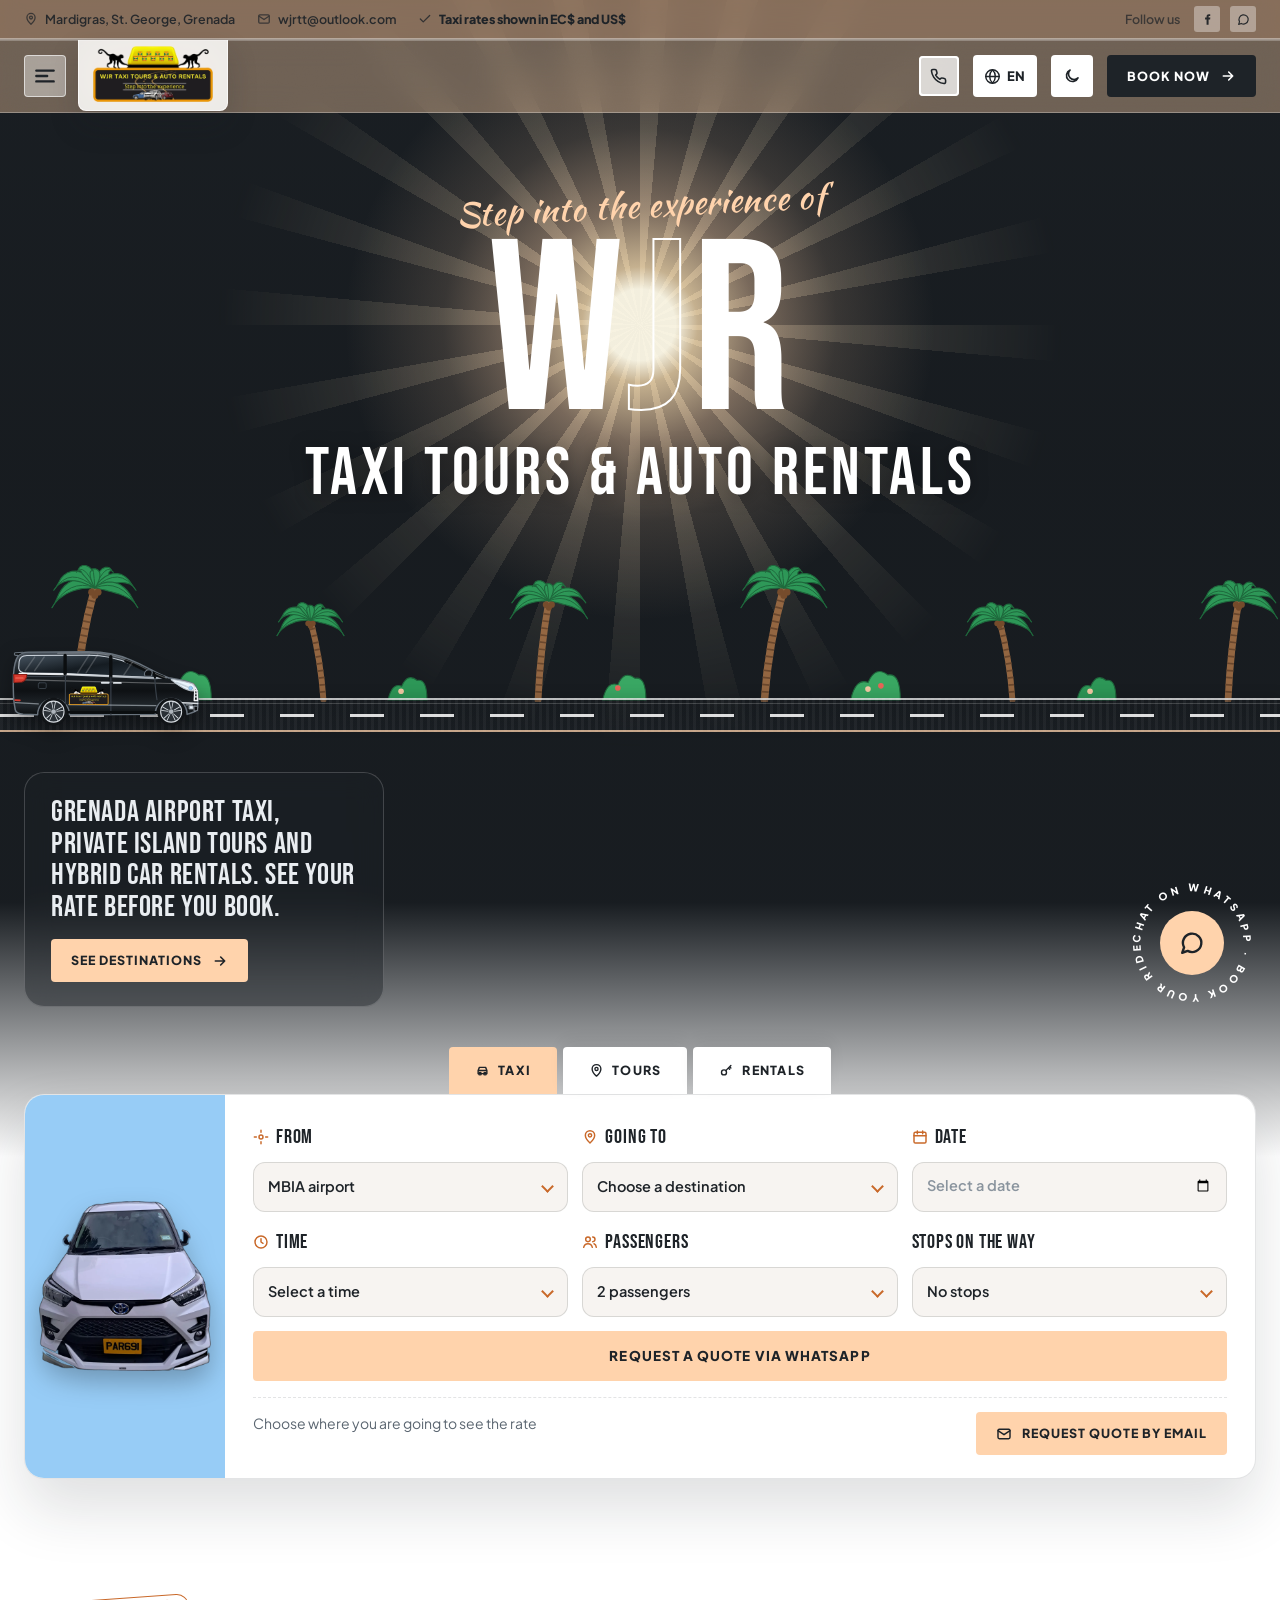
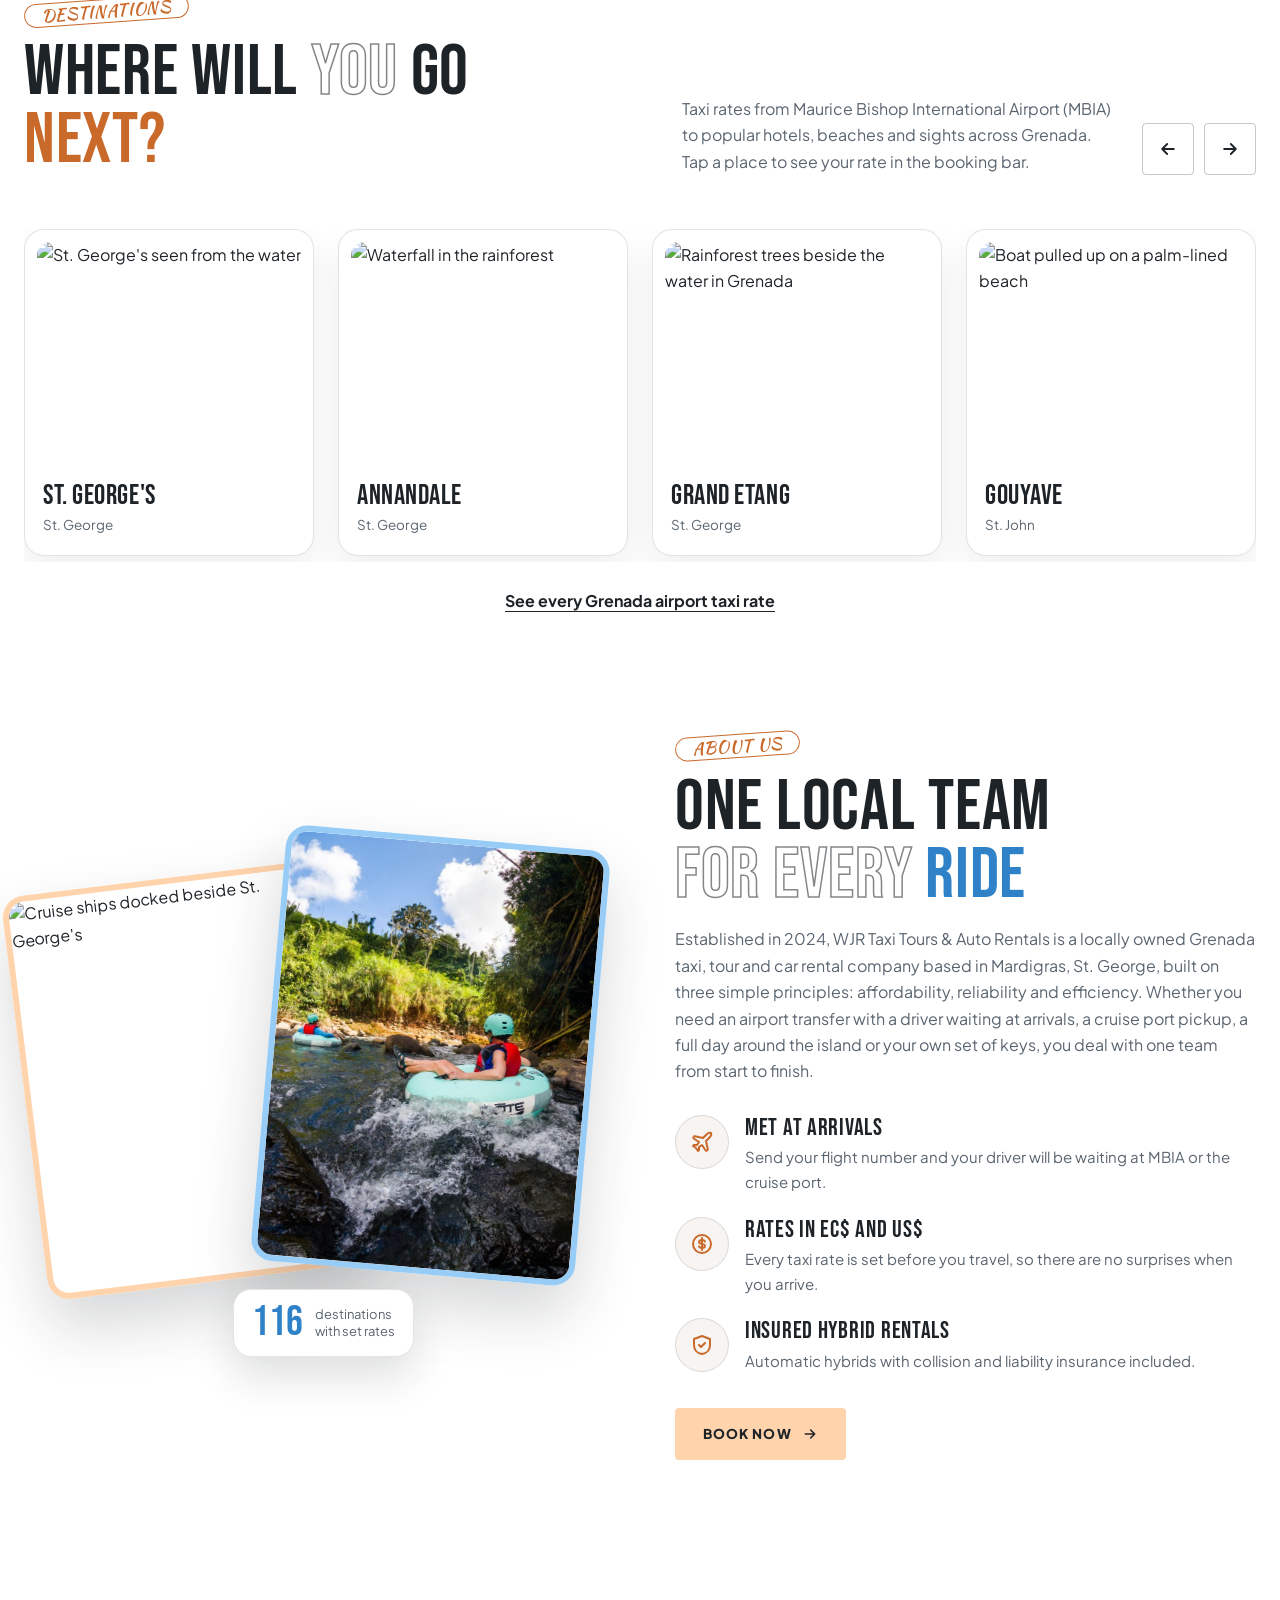
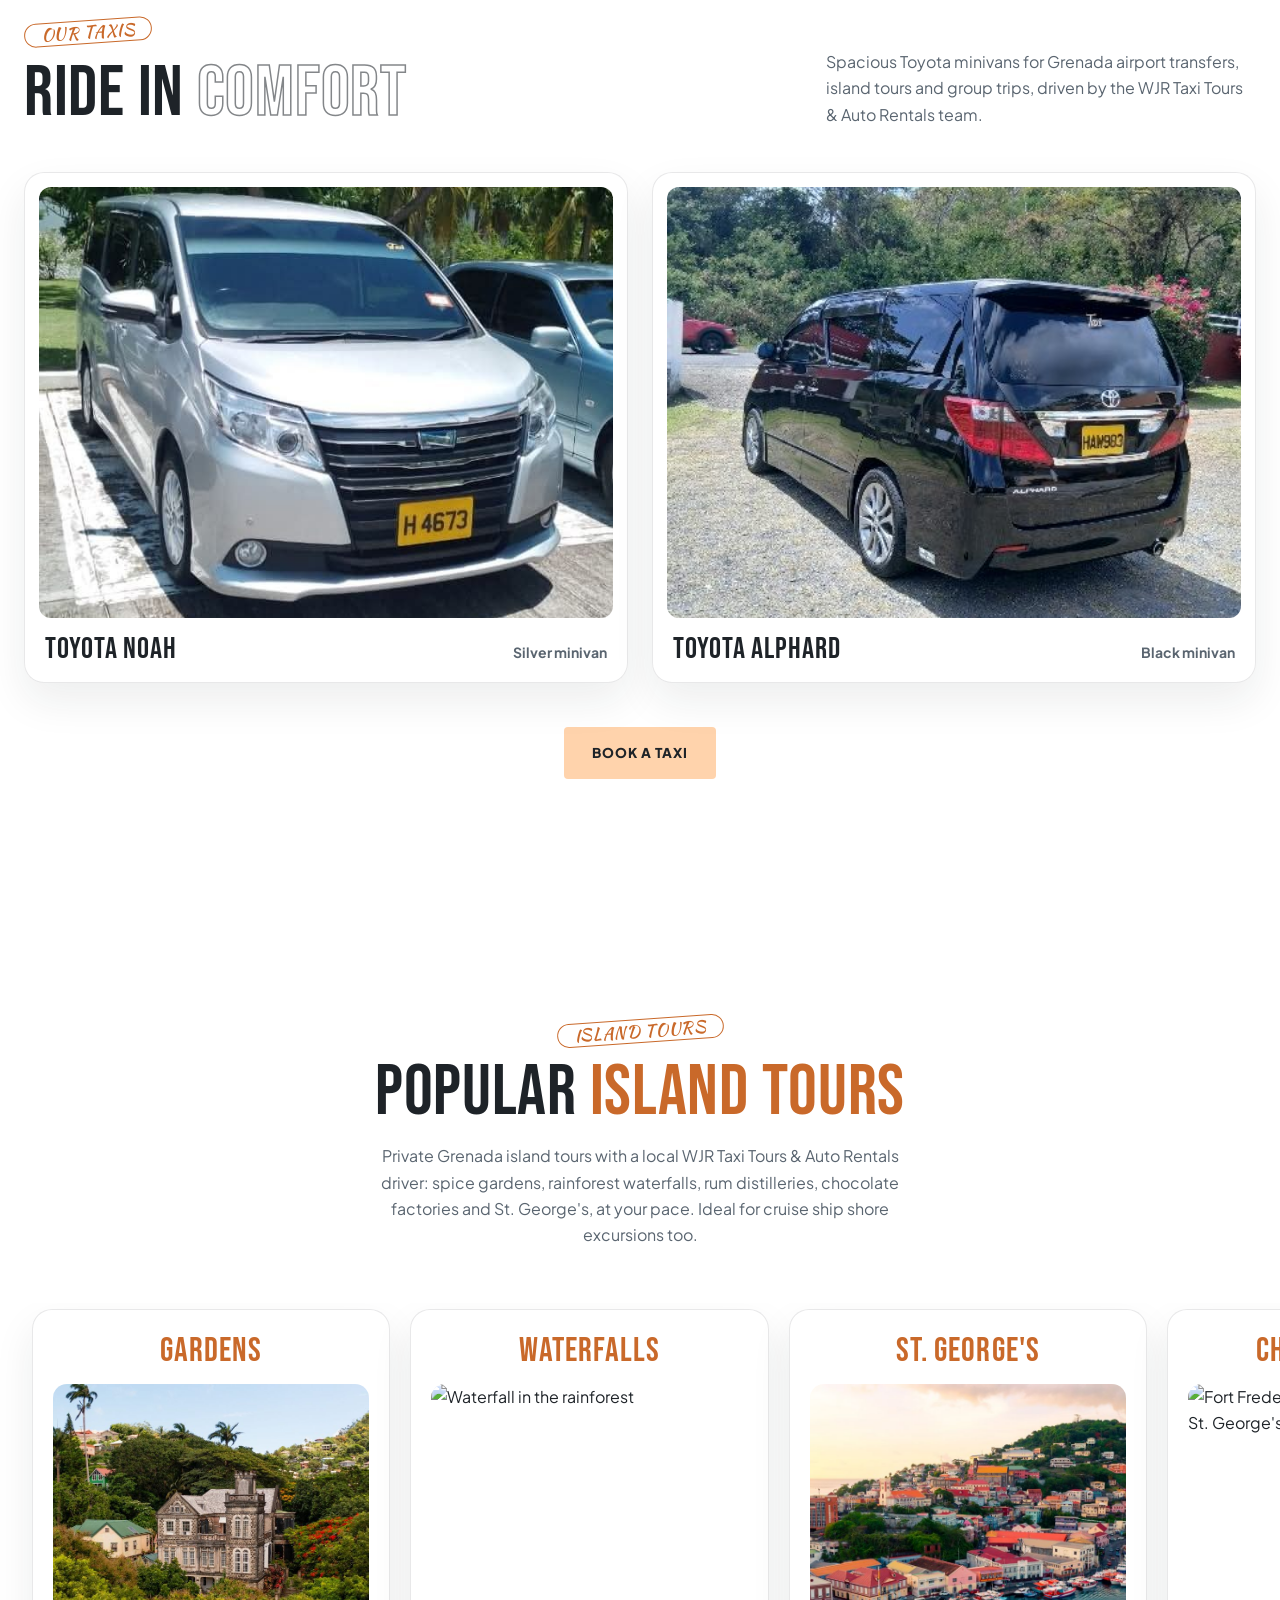
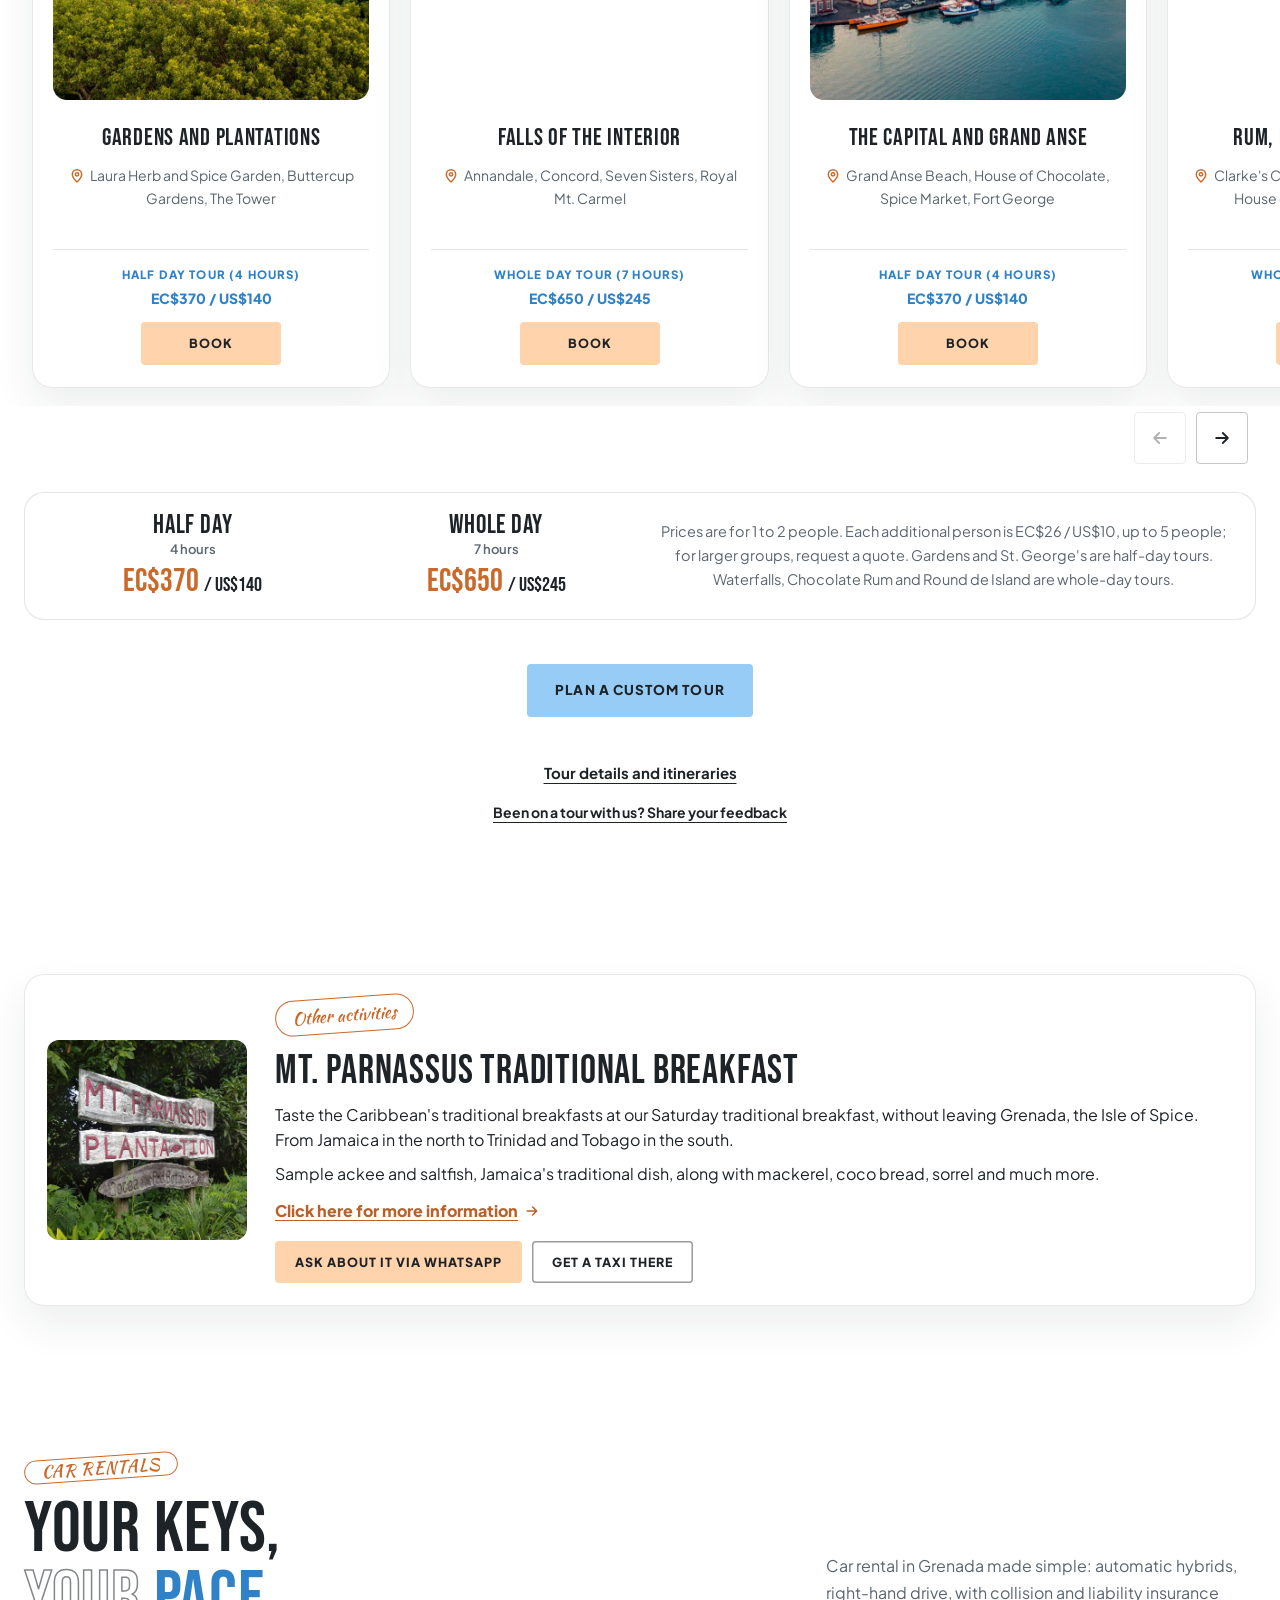
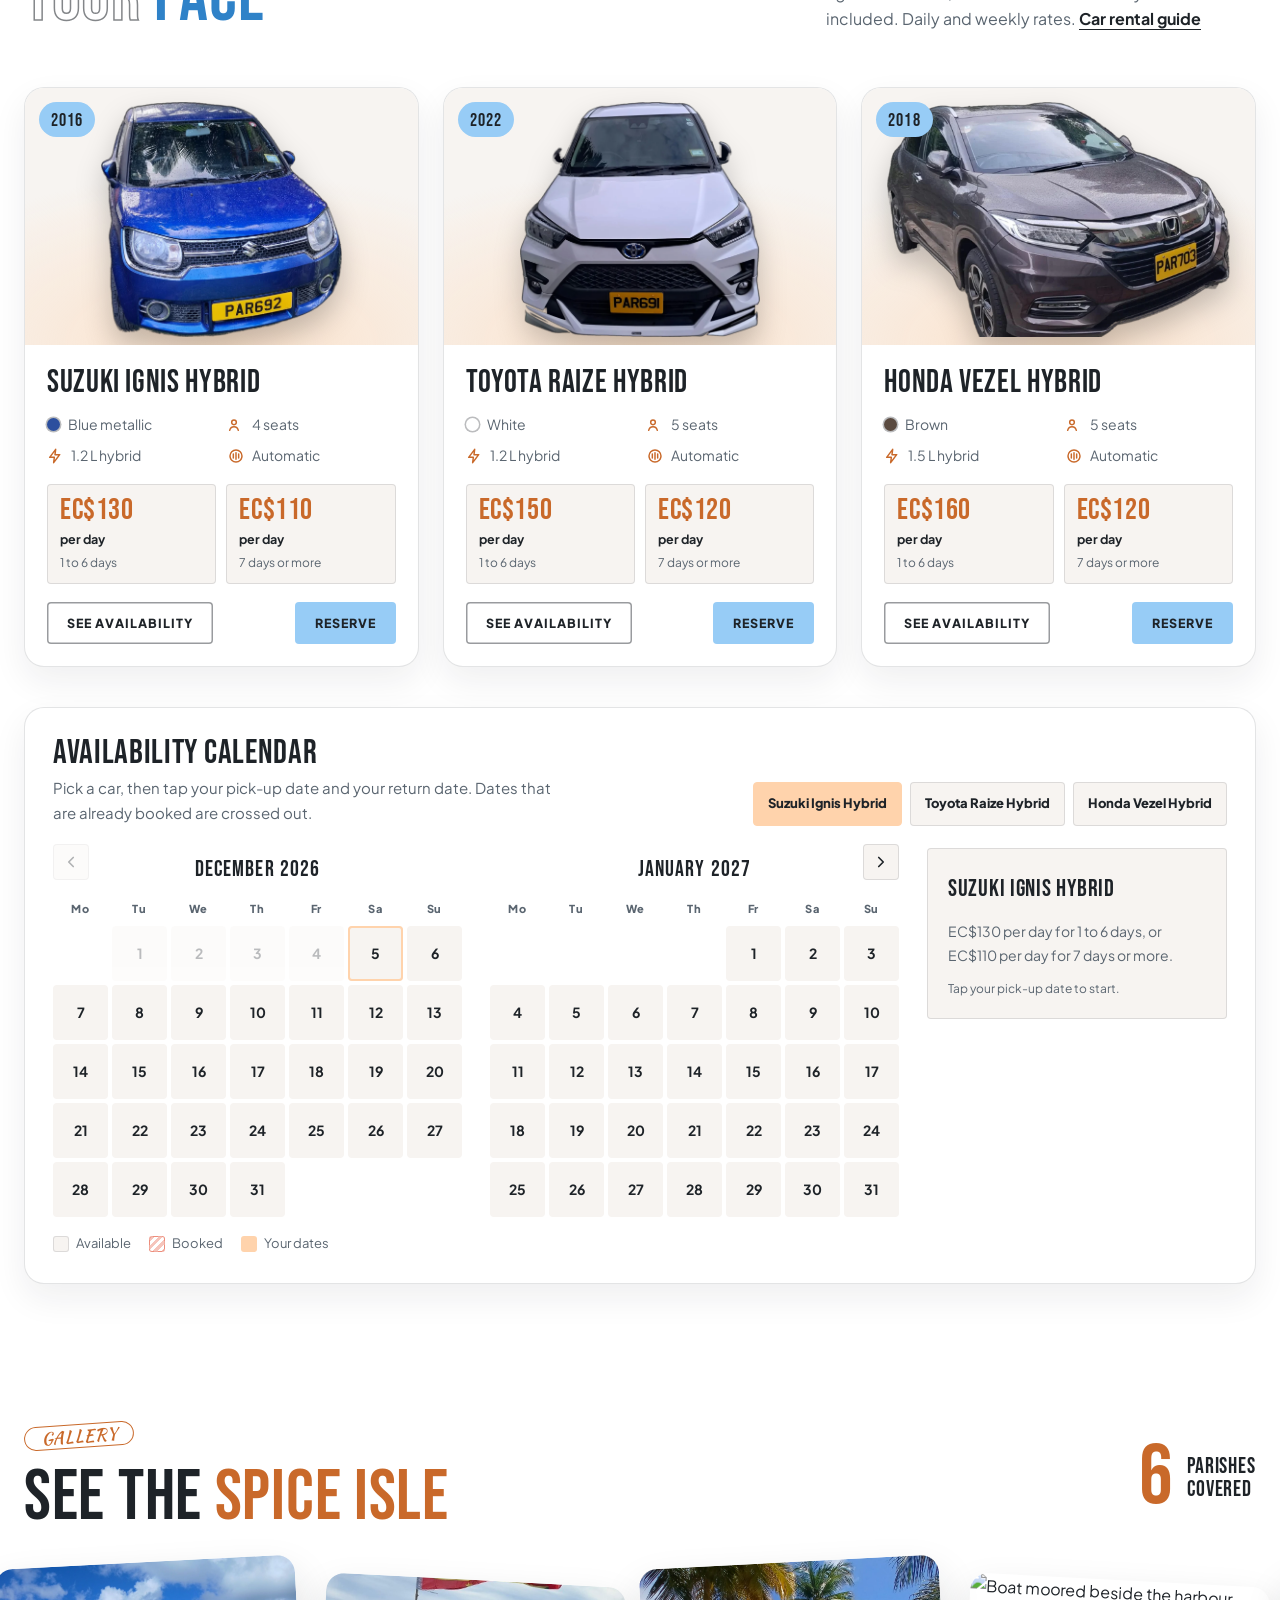
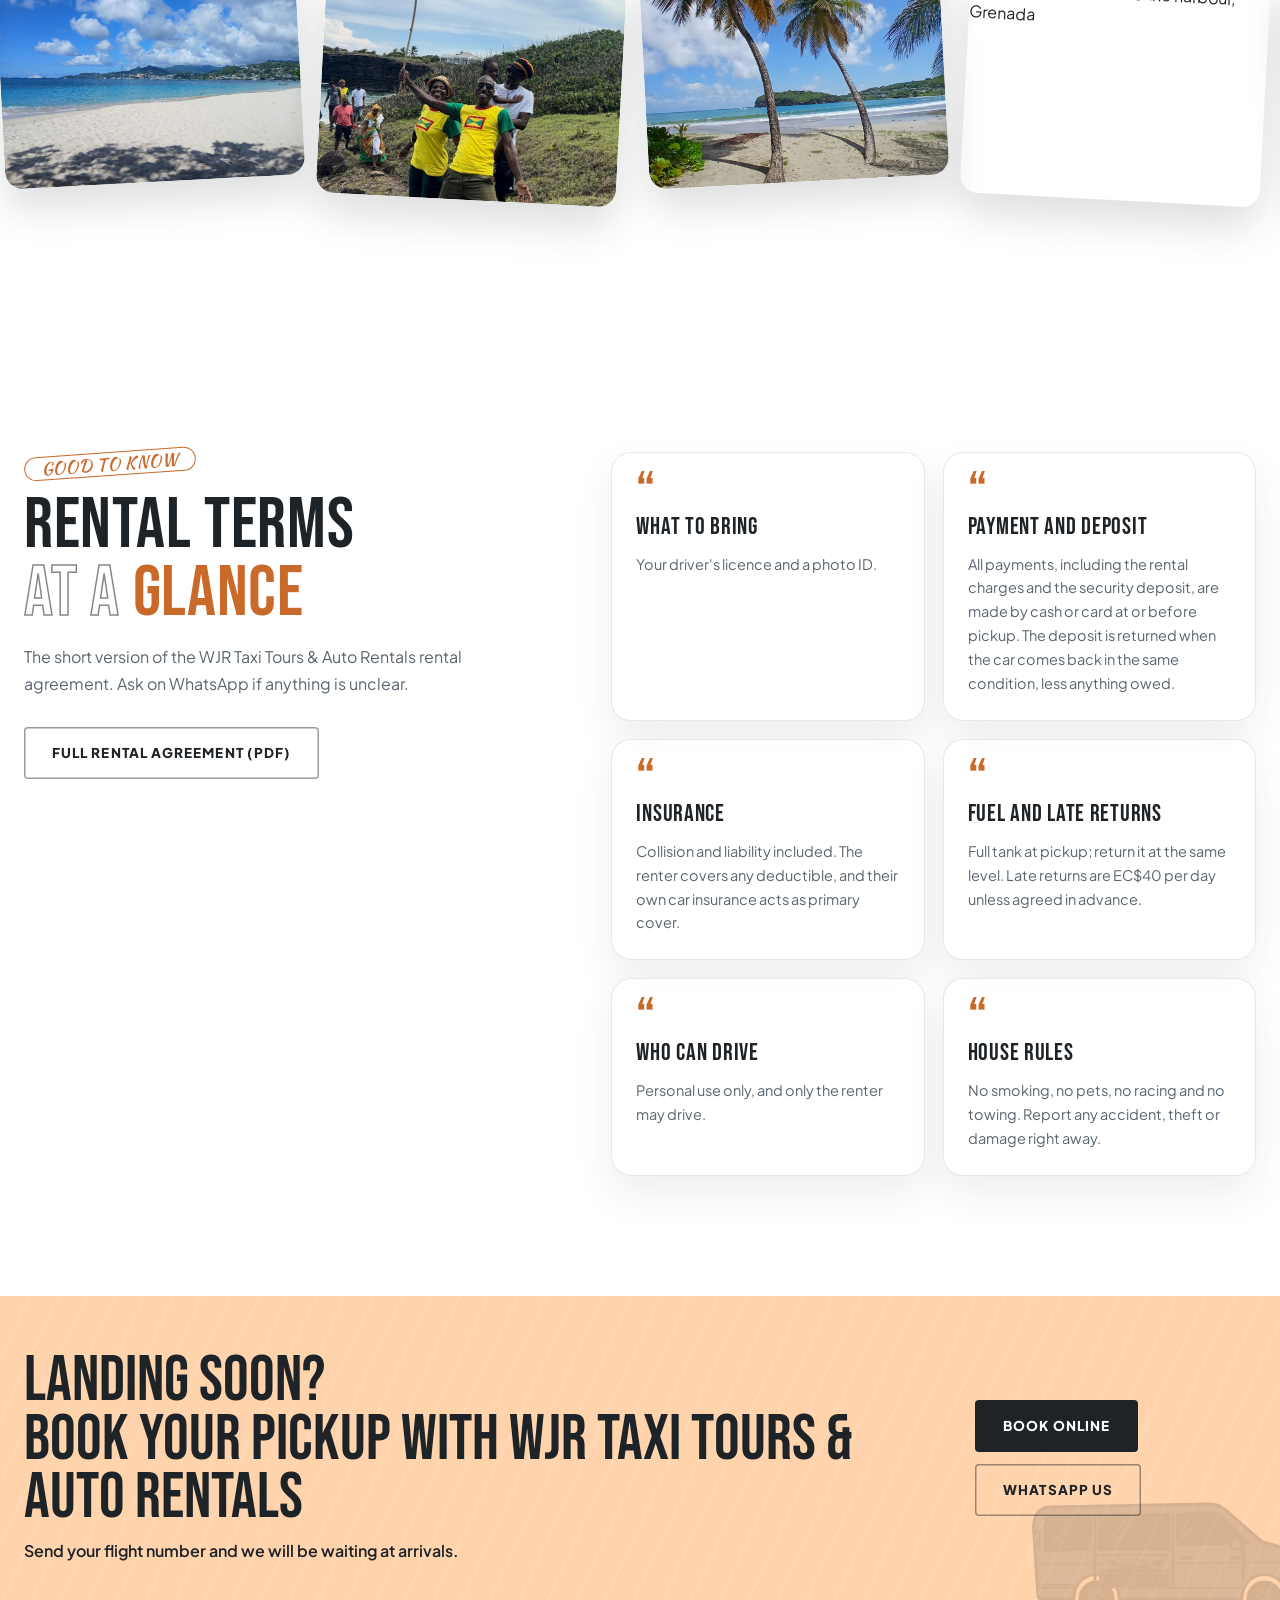
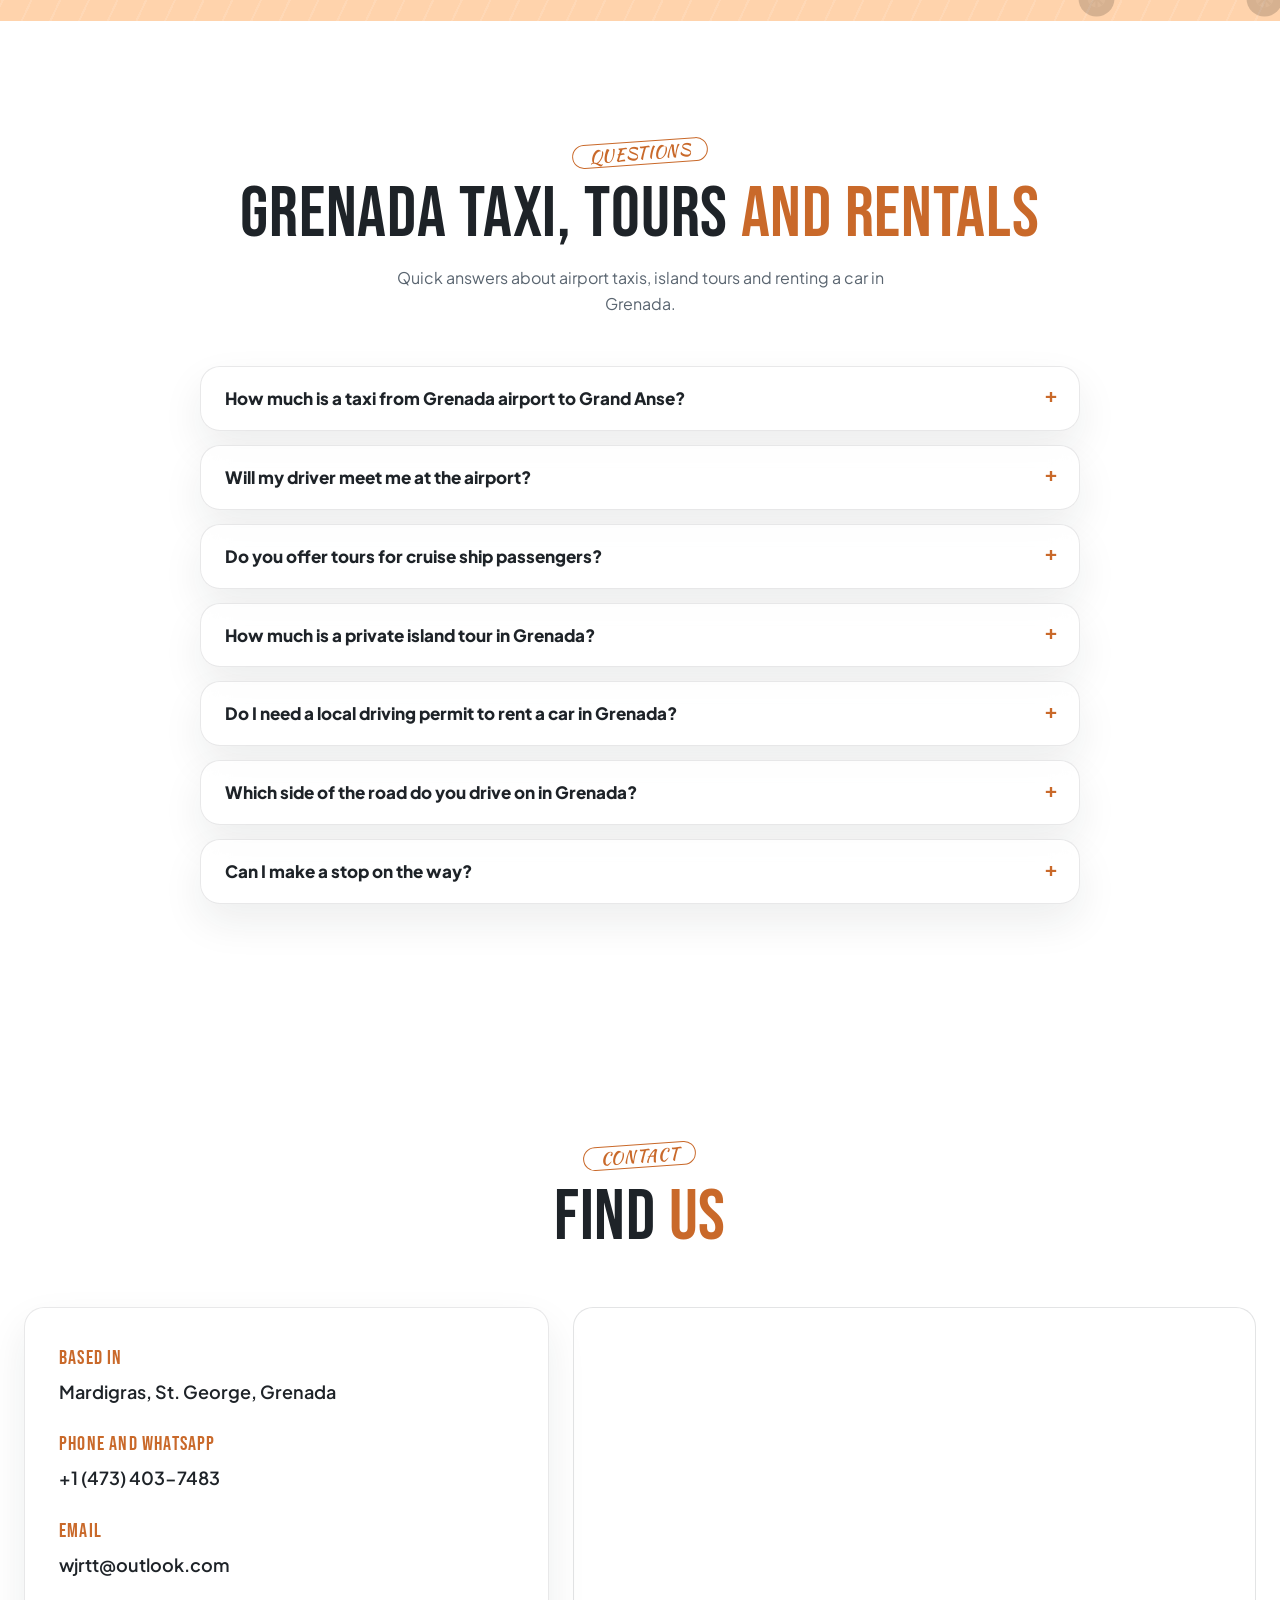
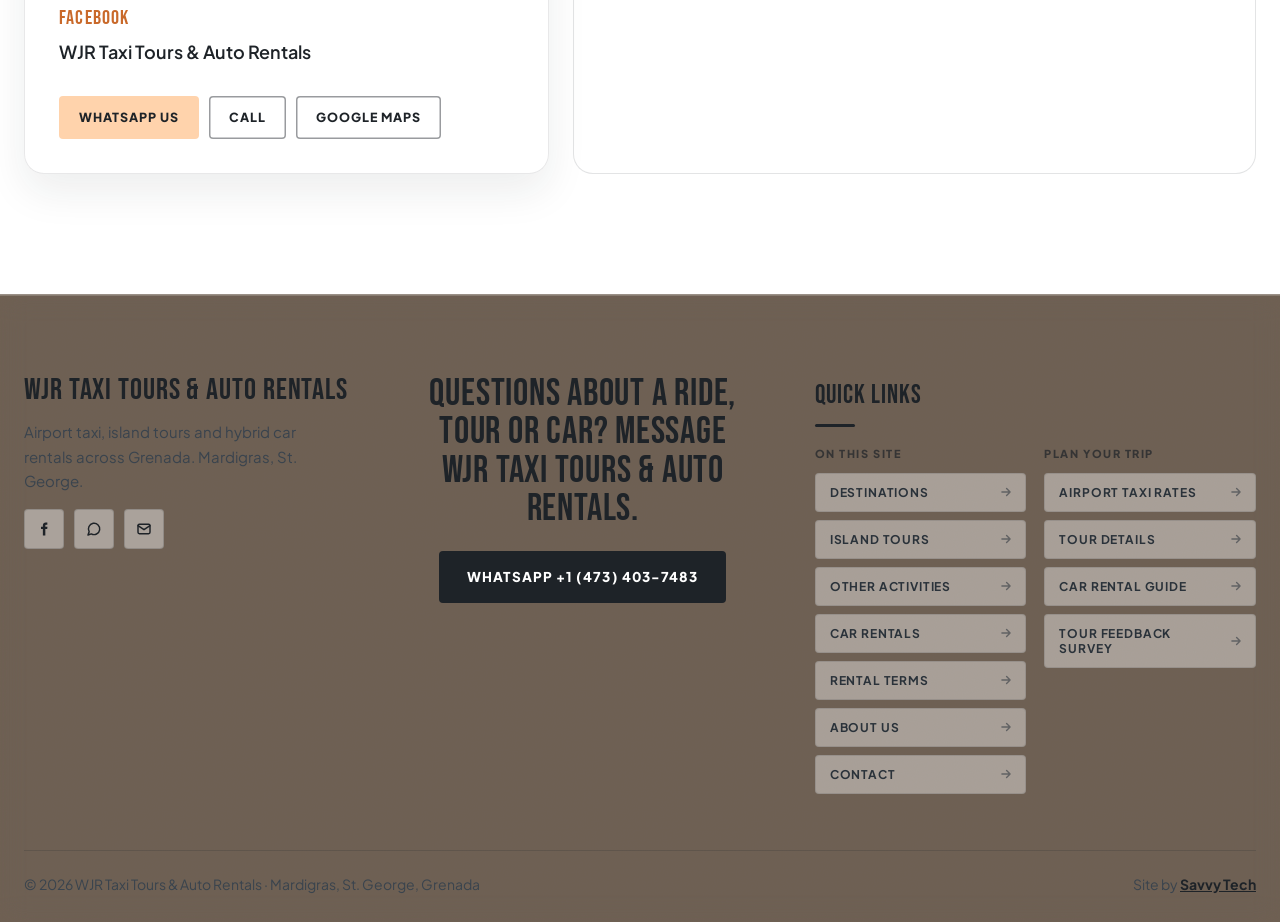
==== commit 56e47c93: "Add files via upload" ====
--- a/index.html
+++ b/index.html
@@ -230,7 +230,7 @@
 <link rel="preconnect" href="https://fonts.googleapis.com">
 <link rel="preconnect" href="https://fonts.gstatic.com" crossorigin>
 <link href="https://fonts.googleapis.com/css2?family=Bebas+Neue&family=Kaushan+Script&family=Plus+Jakarta+Sans:wght@400;500;600;700;800&display=swap" rel="stylesheet">
-<link rel="stylesheet" href="css/styles.css?v=202611231140">
+<link rel="stylesheet" href="css/styles.css?v=202611240830">
 <script>(function(){var t=null;try{t=new URLSearchParams(location.search).get('theme')||localStorage.getItem('wjr-theme')}catch(e){}if(t==='dark')document.documentElement.removeAttribute('data-theme');var d=document.documentElement;if('IntersectionObserver' in window){d.classList.add('js-rv');setTimeout(function(){d.classList.add('rv-all')},5000)}})();</script>
 </head>
 <body>
@@ -256,7 +256,6 @@
     <nav class="nav-links" id="navlinks" aria-label="Main">
       <a href="#destinations"><svg width="15" height="15" viewBox="0 0 24 24" fill="none" stroke="currentColor" stroke-width="2.2" stroke-linecap="round" stroke-linejoin="round"><path d="M12 21s-7-6.2-7-11.5a7 7 0 0 1 14 0C19 14.8 12 21 12 21z"/><circle cx="12" cy="9.5" r="2.5"/></svg><span>Destinations</span></a>
       <a href="#tours"><svg width="15" height="15" viewBox="0 0 24 24" fill="none" stroke="currentColor" stroke-width="2.2" stroke-linecap="round" stroke-linejoin="round"><path d="M12 22c0-6 1-10 3-13"/><path d="M15 9c-2-3-6-3-9-1 3 0 5 1 7 3M15 9c1-3 5-4 8-2-3 0-5 1-6 3M15 9c0-3-2-5-5-6 1 2 2 4 2 6"/></svg><span>Tours</span></a>
-      <a href="#activities"><svg width="15" height="15" viewBox="0 0 24 24" fill="none" stroke="currentColor" stroke-width="2.2" stroke-linecap="round" stroke-linejoin="round"><path d="M4 11h16a8 8 0 0 1-16 0z"/><path d="M8 7c0-1.5 1-2 1-3.5M12 7c0-1.5 1-2 1-3.5M16 7c0-1.5 1-2 1-3.5"/></svg>Activities</a>
       <a href="#rentals"><svg width="15" height="15" viewBox="0 0 24 24" fill="none" stroke="currentColor" stroke-width="2.2" stroke-linecap="round" stroke-linejoin="round"><circle cx="8" cy="15" r="4"/><path d="m10.8 12.2 8.2-8.2M17 6l2 2M15 8l2 2"/></svg><span>Rentals</span></a>
       <a href="#contact"><svg width="15" height="15" viewBox="0 0 24 24" fill="none" stroke="currentColor" stroke-width="2.2" stroke-linecap="round" stroke-linejoin="round"><path d="M3 21l1.7-5A8.5 8.5 0 1 1 8 19.3L3 21z"/></svg><span>Contact</span></a>
       <a href="about/"><svg width="15" height="15" viewBox="0 0 24 24" fill="none" stroke="currentColor" stroke-width="2.2" stroke-linecap="round" stroke-linejoin="round"><circle cx="12" cy="8" r="4"/><path d="M4 21a8 8 0 0 1 16 0"/></svg><span>About</span></a>
@@ -481,27 +480,28 @@
     </div>
   </section>
 
-  <!-- Other activities -->
-  <section class="block" id="activities">
-    <div class="wrap">
-      <div class="center rv">
-        <h2 class="h2" data-edit="t100"><span class="label">Other activities</span>Mt. Parnassus <span class="sky">traditional breakfast</span></h2>
-        <p class="lede" data-edit="t101">Taste the Caribbean&#39;s traditional breakfasts at our Saturday traditional breakfast, without leaving Grenada, the Isle of Spice. From Jamaica in the north to Trinidad and Tobago in the south.</p>
-      </div>
-      <div class="act">
-        <div class="act-copy glass rv">
-          <p class="act-when"><svg width="16" height="16" viewBox="0 0 24 24" fill="none" stroke="currentColor" stroke-width="2.2" stroke-linecap="round" stroke-linejoin="round" aria-hidden="true"><rect x="3" y="5" width="18" height="16" rx="2"/><path d="M3 10h18M8 3v4M16 3v4"/></svg><span data-edit="t102">Every Saturday from 7 am at D Bamboo, Mt. Parnassus Plantation</span></p>
-          <h3 data-edit="t103">On the table</h3>
+  <!-- Other activities: short teaser, full details on the Mt. Parnassus page -->
+  <section class="block act-teaser" id="activities">
+    <div class="wrap">
+      <div class="teaser glass rv">
+        <a class="teaser-img" href="mt-parnassus-breakfast/" data-act-modal aria-haspopup="dialog" aria-label="Mt. Parnassus traditional breakfast: more information"><img src="assets/activities/parnassus-sign.jpg" alt="The Mt. Parnassus Plantation sign" loading="lazy"></a>
+        <div class="teaser-body">
+          <span class="label">Other activities</span>
+          <h2 class="teaser-h" data-edit="t100">Mt. Parnassus traditional breakfast</h2>
+          <p data-edit="t101">Taste the Caribbean&#39;s traditional breakfasts at our Saturday traditional breakfast, without leaving Grenada, the Isle of Spice. From Jamaica in the north to Trinidad and Tobago in the south.</p>
           <p data-edit="t104">Sample ackee and saltfish, Jamaica&#39;s traditional dish, along with mackerel, coco bread, sorrel and much more.</p>
-          <h3 data-edit="t105">Home of D Bamboo Breakfast</h3>
-          <p data-edit="t106">Come and enjoy our authentic traditional Grenada plantation breakfast at D Bamboo, &quot;Home of D Bamboo Breakfast&quot;, located at Mt. Parnassus Plantation.</p>
-          <h3 data-edit="t107">Traditional music</h3>
-          <p data-edit="t108">Enjoy Grenada&#39;s traditional music with the djembe drum, tamboo bamboo, shack and cow bell.</p>
+          <a class="more-link" href="mt-parnassus-breakfast/" data-act-modal aria-haspopup="dialog">Click here for more information <svg width="16" height="16" viewBox="0 0 24 24" fill="none" stroke="currentColor" stroke-width="2.4" stroke-linecap="round" stroke-linejoin="round" aria-hidden="true"><path d="M5 12h14M13 6l6 6-6 6"/></svg></a>
           <div class="act-btns"><a class="btn btn-sm" href="https://wa.me/14734037483?text=Hello%20WJR%20Taxi%20Tours%20%26%20Auto%20Rentals%2C%20I%20would%20like%20to%20know%20more%20about%20the%20Saturday%20traditional%20breakfast%20at%20Mt.%20Parnassus%20Plantation." target="_blank" rel="noopener">Ask about it via WhatsApp</a><button class="btn btn-ghost btn-sm" type="button" data-taxi-to="Mt. Parnassus">Get a taxi there</button></div>
         </div>
-        <div class="act-feature rv" id="actFeature"><figure class="gal-item"><button type="button" class="gal-open" aria-label="View larger: The Mt. Parnassus Plantation sign"><img src="assets/activities/parnassus-sign.jpg" alt="The Mt. Parnassus Plantation sign" loading="lazy"></button><figcaption>The Mt. Parnassus Plantation sign</figcaption></figure><figure class="gal-item"><button type="button" class="gal-open" aria-label="View larger: Breakfast being served at D Bamboo"><img src="assets/activities/d-bamboo-stall.jpg" alt="Breakfast being served at D Bamboo" loading="lazy"></button><figcaption>Breakfast being served at D Bamboo</figcaption></figure><figure class="gal-item"><button type="button" class="gal-open" aria-label="View larger: Breakfast served in a bamboo boat"><img src="assets/activities/bamboo-breakfast-plate.jpg" alt="Breakfast served in a bamboo boat" loading="lazy"></button><figcaption>Breakfast served in a bamboo boat</figcaption></figure><figure class="gal-item"><button type="button" class="gal-open" aria-label="View larger: The Saturday breakfast menu, from 7 am"><img src="assets/activities/saturday-menu.jpg" alt="The Saturday breakfast menu, from 7 am" loading="lazy"></button><figcaption>The Saturday breakfast menu, from 7 am</figcaption></figure></div>
-      </div>
-      <div class="act-gal" id="actGallery" data-src="data/activities.json"><figure class="gal-item"><video src="assets/activities/cocoa-pod.mp4" poster="assets/activities/cocoa-pod.jpg" controls preload="none" playsinline></video><figcaption>Opening a fresh cocoa pod to taste</figcaption></figure><figure class="gal-item"><button type="button" class="gal-open" aria-label="View larger: A happy guest with his breakfast"><img src="assets/activities/breakfast-guest.jpg" alt="A happy guest with his breakfast" loading="lazy"></button><figcaption>A happy guest with his breakfast</figcaption></figure><figure class="gal-item"><video src="assets/activities/flower-tea.mp4" poster="assets/activities/flower-tea.jpg" controls preload="none" playsinline></video><figcaption>Pouring fresh flower tea</figcaption></figure><figure class="gal-item"><button type="button" class="gal-open" aria-label="View larger: Picking cocoa pods on the plantation"><img src="assets/activities/cocoa-picking.jpg" alt="Picking cocoa pods on the plantation" loading="lazy"></button><figcaption>Picking cocoa pods on the plantation</figcaption></figure><figure class="gal-item"><video src="assets/activities/plantation-walk.mp4" poster="assets/activities/plantation-walk.jpg" controls preload="none" playsinline></video><figcaption>A guided walk through the plantation</figcaption></figure><figure class="gal-item"><button type="button" class="gal-open" aria-label="View larger: Spices, oils and local products to take home"><img src="assets/activities/spice-products.jpg" alt="Spices, oils and local products to take home" loading="lazy"></button><figcaption>Spices, oils and local products to take home</figcaption></figure></div>
+      </div>
+      <!-- "More information" pop-up: its content is read from the Mt. Parnassus page, so that page is the one place to edit -->
+      <dialog class="act-modal" id="actModal" aria-labelledby="actModalTitle">
+        <button type="button" class="lb-close" aria-label="Close">&times;</button>
+        <div class="am-inner">
+          <h2 class="h2" id="actModalTitle">Mt. Parnassus <span class="sky">traditional breakfast</span></h2>
+          <div id="actModalBody"><p class="am-wait">Loading&hellip;</p></div>
+        </div>
+      </dialog>
       <dialog class="lightbox" id="lightbox" aria-label="Photo"><button type="button" class="lb-close" aria-label="Close">&times;</button><img alt=""><p></p></dialog>
     </div>
   </section>
@@ -674,8 +674,8 @@
   <a class="btn btn-peach wa" href="https://wa.me/14734037483" target="_blank" rel="noopener" aria-label="Chat on WhatsApp"><svg width="22" height="22" viewBox="0 0 24 24" fill="none" stroke="currentColor" stroke-width="2" stroke-linecap="round" stroke-linejoin="round"><path d="M3 21l1.7-5A8.5 8.5 0 1 1 8 19.3L3 21z"/></svg></a>
 </div>
 
-<script src="js/fares.js?v=202611231140"></script>
-<script src="js/rentals.js?v=202611231140"></script>
-<script src="js/main.js?v=202611231140"></script>
+<script src="js/fares.js?v=202611240830"></script>
+<script src="js/rentals.js?v=202611240830"></script>
+<script src="js/main.js?v=202611240830"></script>
 </body>
 </html>
--- a/css/styles.css
+++ b/css/styles.css
@@ -786,3 +786,39 @@
 .to-top:focus-visible{outline:3px solid var(--sky,#97CCF6);outline-offset:3px}
 @media (max-width:640px){.to-top{right:14px;bottom:96px;width:46px;height:46px}}
 @media (prefers-reduced-motion:reduce){.to-top{transition:none}}
+
+/* Home page: Other activities teaser (full details on the Mt. Parnassus page) */
+.act-teaser{padding-top:30px;padding-bottom:30px}
+.teaser{display:grid;grid-template-columns:200px minmax(0,1fr);gap:28px;align-items:center;padding:22px;border-radius:var(--r,16px)}
+.teaser-img{display:block;border-radius:12px;overflow:hidden;aspect-ratio:1/1}
+.teaser-img img{width:100%;height:100%;object-fit:cover;display:block;transition:transform .4s}
+.teaser-img:hover img{transform:scale(1.05)}
+.teaser-h{font-family:var(--head);font-weight:400;font-size:clamp(28px,3.2vw,40px);line-height:1.05;letter-spacing:.02em;margin:10px 0 10px}
+.teaser-body p{margin:0 0 8px;line-height:1.6}
+.teaser .more-link{display:inline-flex;align-items:center;gap:6px;margin-top:4px;font-weight:800;color:#B8612A;text-decoration:underline;text-underline-offset:3px}
+html:not([data-theme="light"]) .teaser .more-link{color:var(--peach)}
+.teaser .act-btns{margin-top:16px}
+@media (max-width:640px){.teaser{grid-template-columns:1fr;gap:16px;padding:16px}.teaser-img{aspect-ratio:16/9}}
+
+/* "More information" pop-up for Other activities */
+.act-modal{width:min(860px,92vw);max-width:none;max-height:86vh;padding:0;border:0;border-radius:16px;background:var(--ink-2);color:var(--txt);overflow:auto;overscroll-behavior:contain;box-shadow:0 30px 80px rgba(0,0,0,.5)}
+.act-modal::backdrop{background:rgba(15,18,21,.8)}
+.act-modal .am-inner{padding:clamp(18px,2.6vw,30px)}
+.act-modal .h2{margin:0 48px 8px 0;font-size:clamp(30px,3.4vw,44px)}
+.act-modal .am-lede{margin:0 0 4px;max-width:70ch;font-size:15px;line-height:1.55}
+.act-modal .act{margin-top:16px;gap:16px;grid-template-columns:minmax(0,1.3fr) minmax(0,1fr)}
+.act-modal .act-copy{padding:20px}
+.act-modal .act-copy h3{font-size:21px;margin:14px 0 4px}
+.act-modal .act-copy p{font-size:14.5px;line-height:1.55}
+.act-modal .act-when{font-size:14px}
+.act-modal .act-btns{margin-top:18px;gap:8px}
+.act-modal .act-feature{gap:10px}
+.act-modal .gal-item figcaption{font-size:12px;padding:20px 10px 8px}
+.act-modal .am-wait{opacity:.7}
+.act-modal[open]{display:flex;flex-direction:column;overflow:hidden}
+.act-modal .am-inner{overflow:auto;overscroll-behavior:contain;max-height:86vh}
+.act-modal > .lb-close{position:absolute;top:12px;right:12px;z-index:2;width:38px;height:38px;font-size:24px;background:var(--ink-3,#F7F4F1);color:var(--txt);box-shadow:0 2px 8px rgba(0,0,0,.15)}
+.act-modal .btn-sm{padding:11px 16px;font-size:12px;letter-spacing:.06em}
+body:has(.act-modal[open]){overflow:hidden}
+@media (max-width:760px){.act-modal .act{grid-template-columns:1fr}}
+@media (max-width:640px){.act-modal{width:94vw;max-height:88dvh;border-radius:14px}.act-modal .am-inner{max-height:88dvh}.act-modal .h2{font-size:30px}}
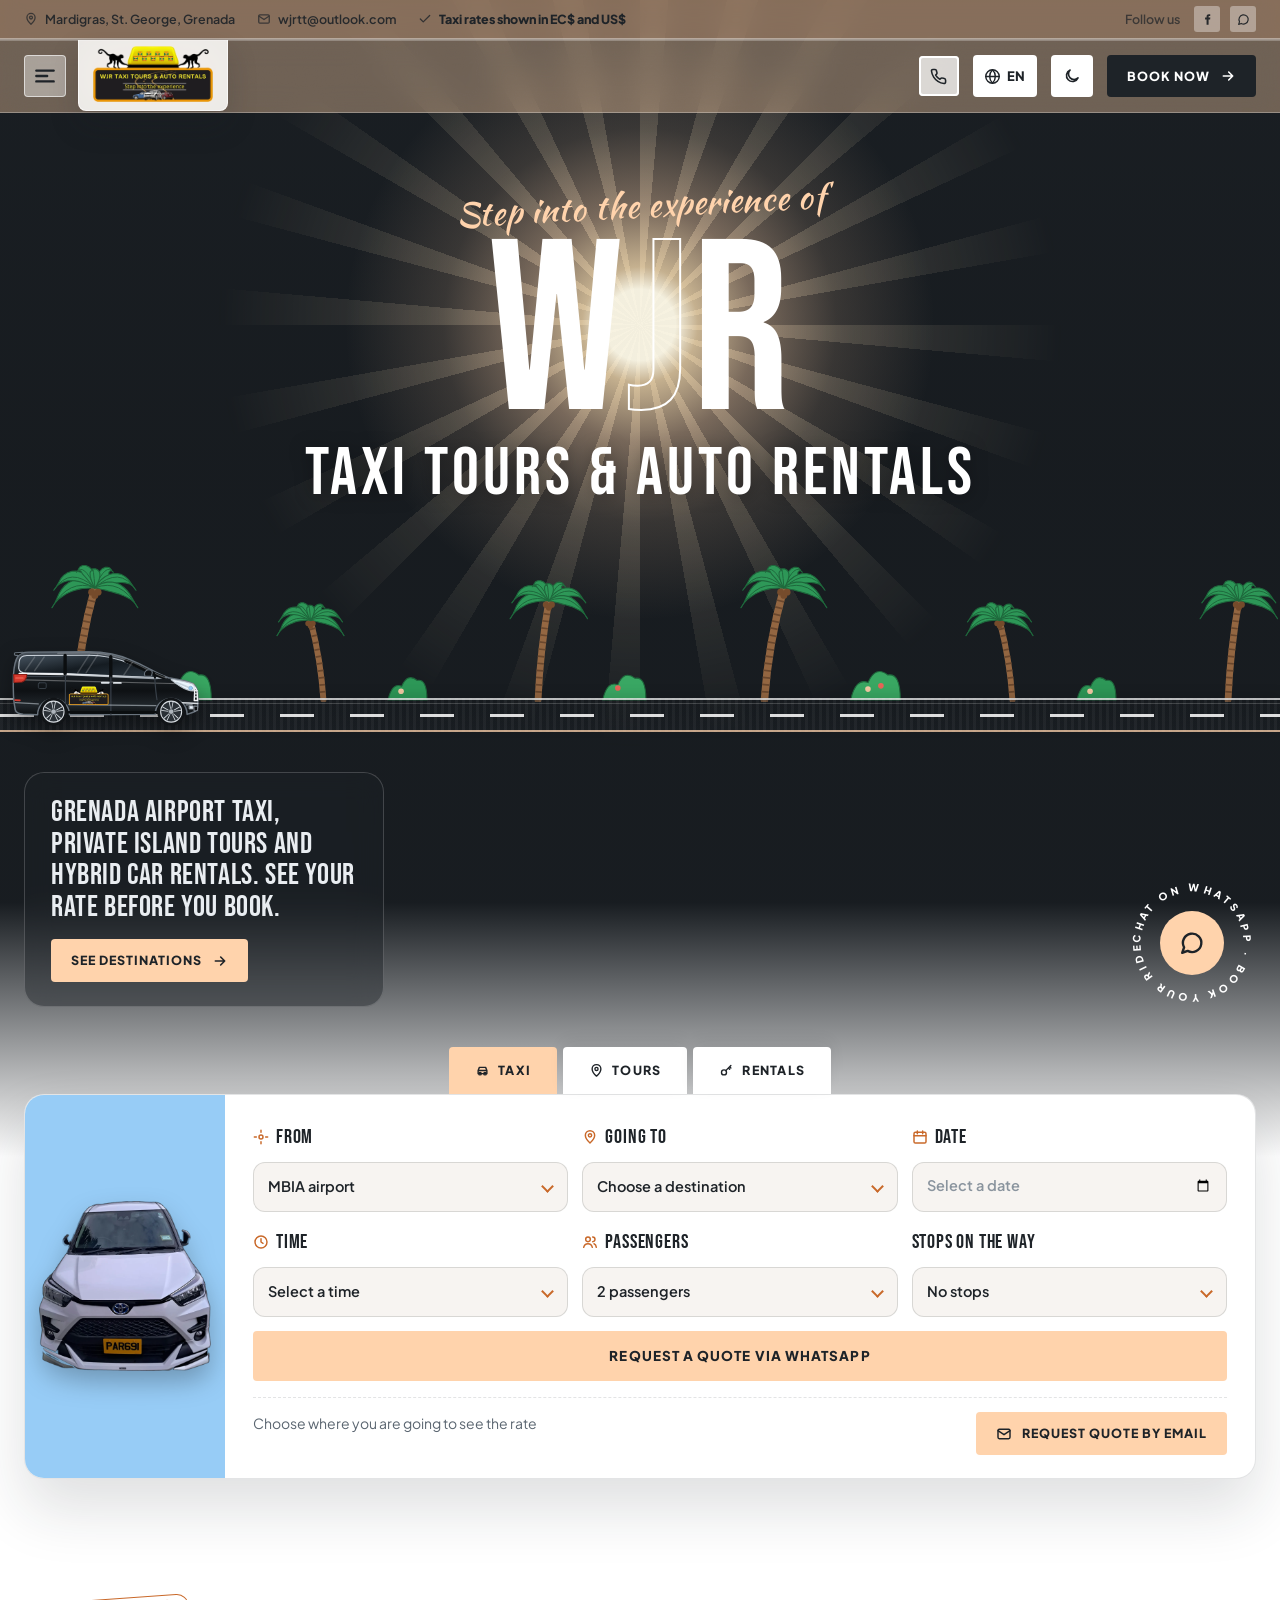
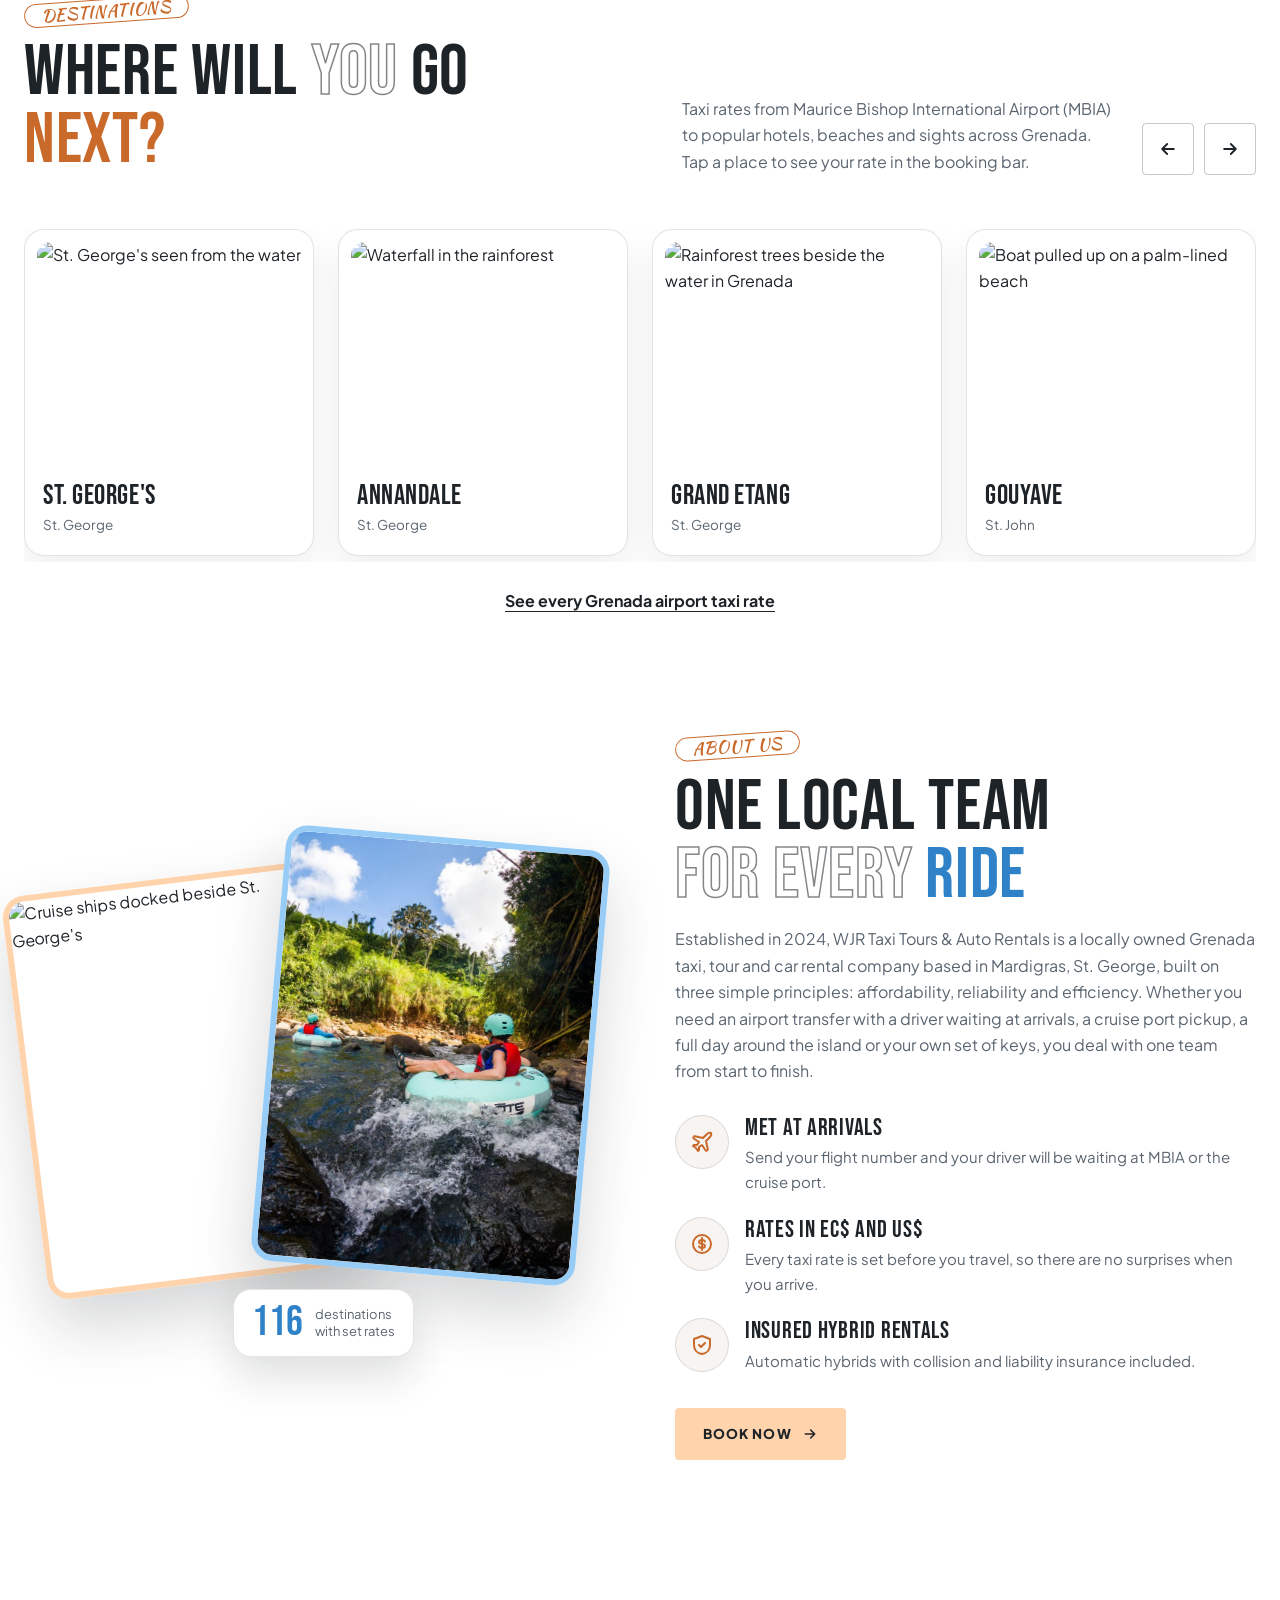
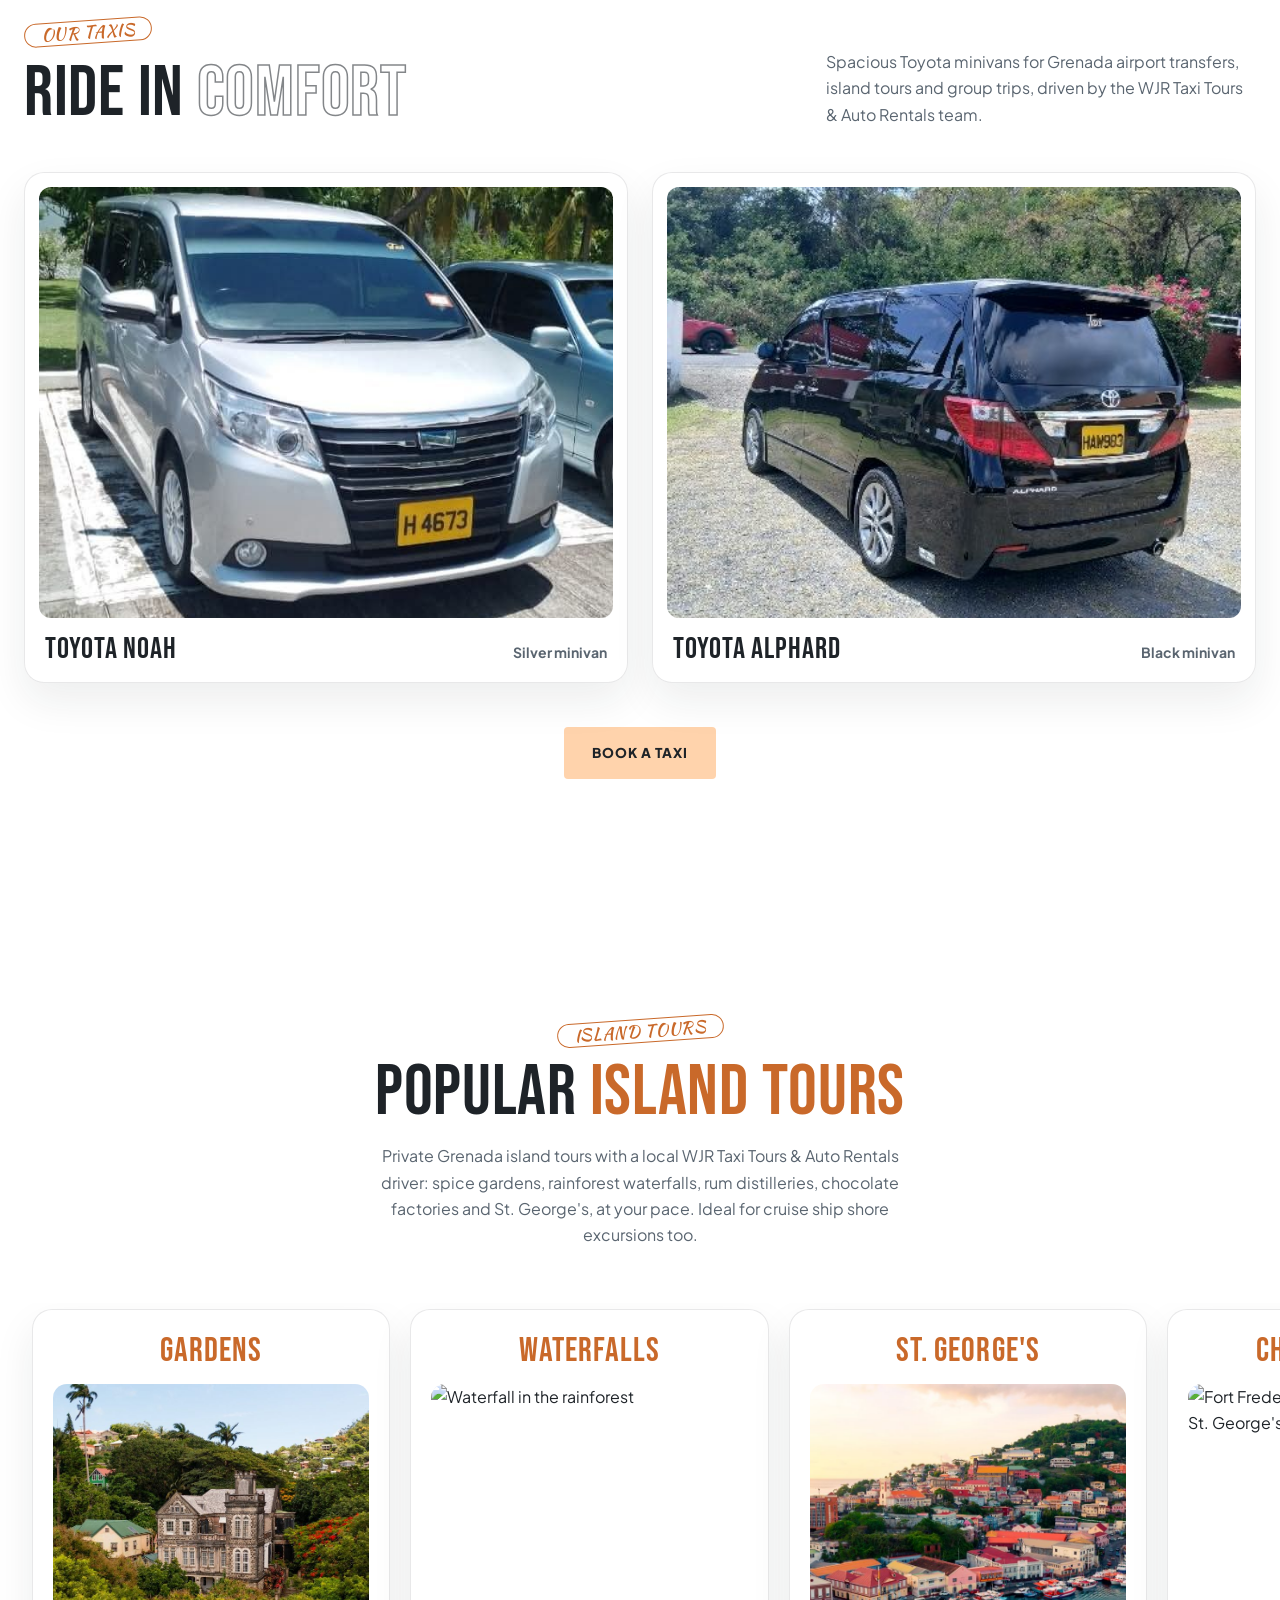
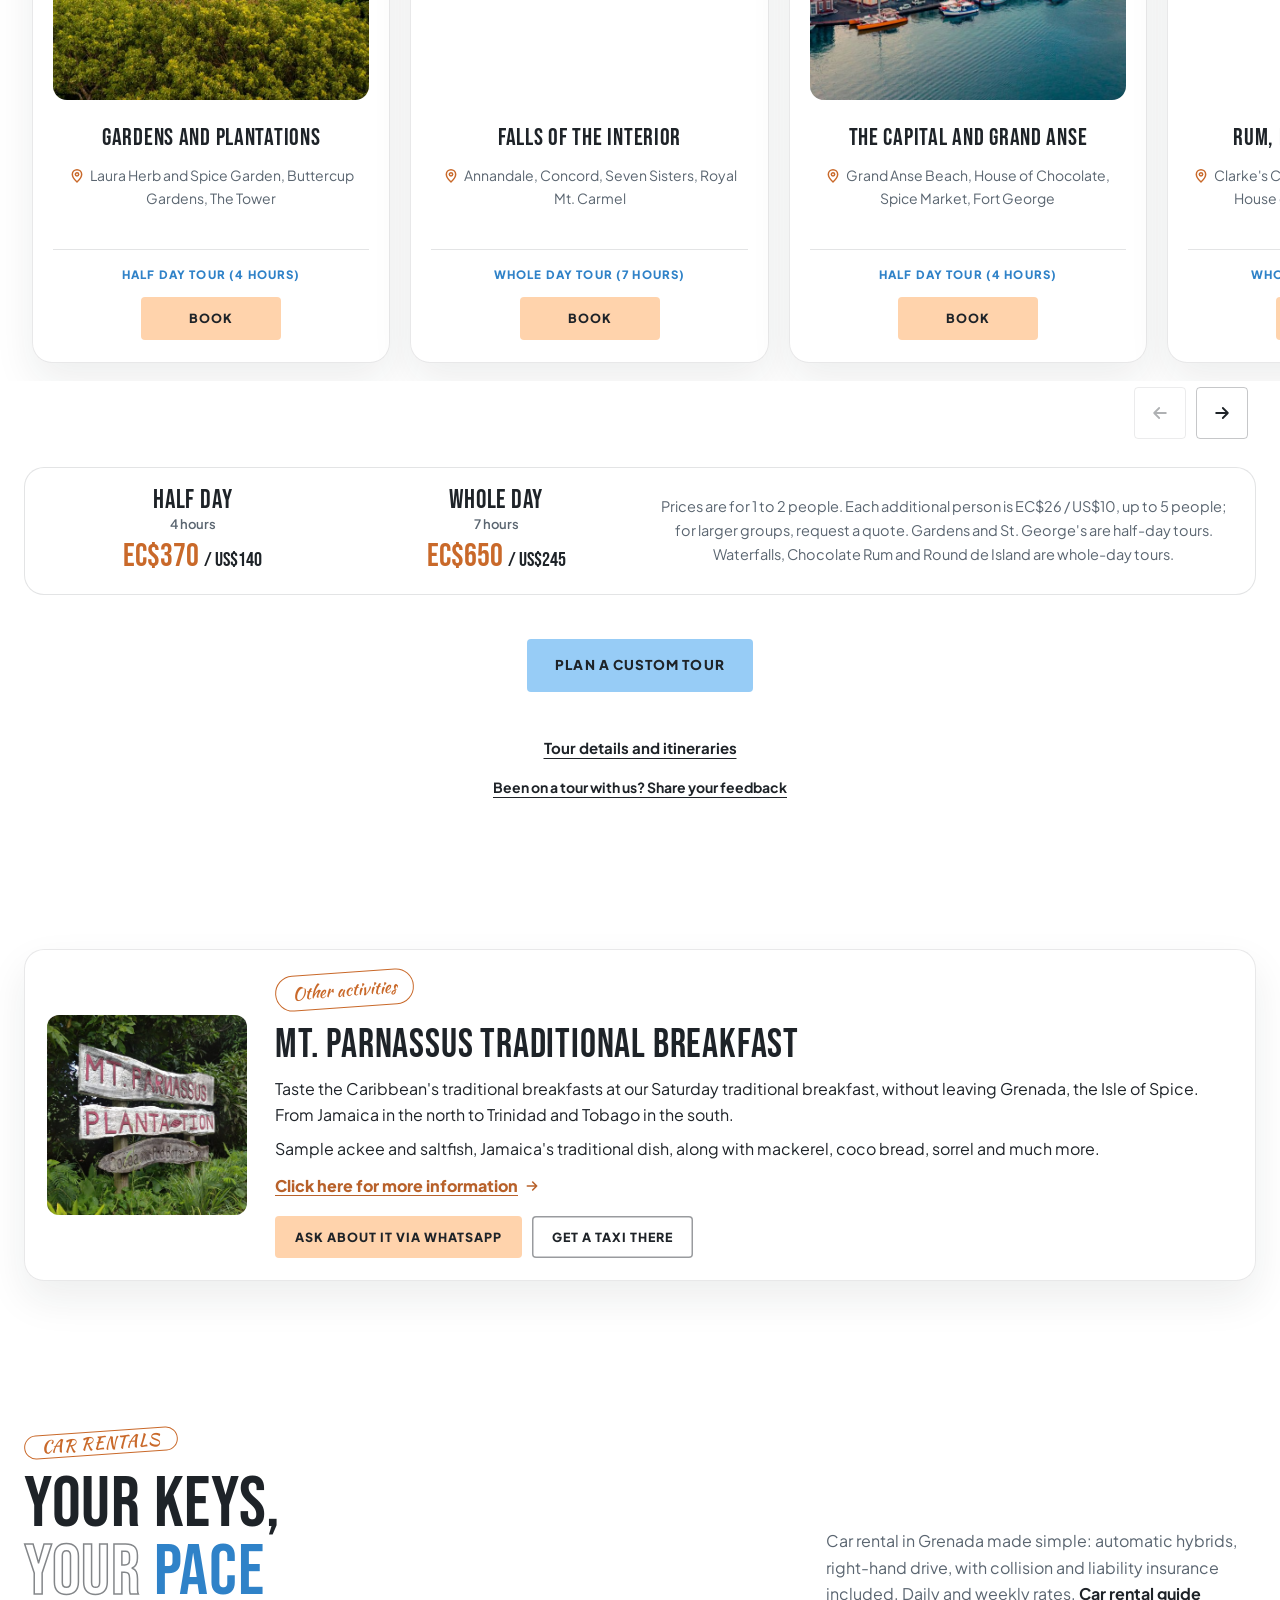
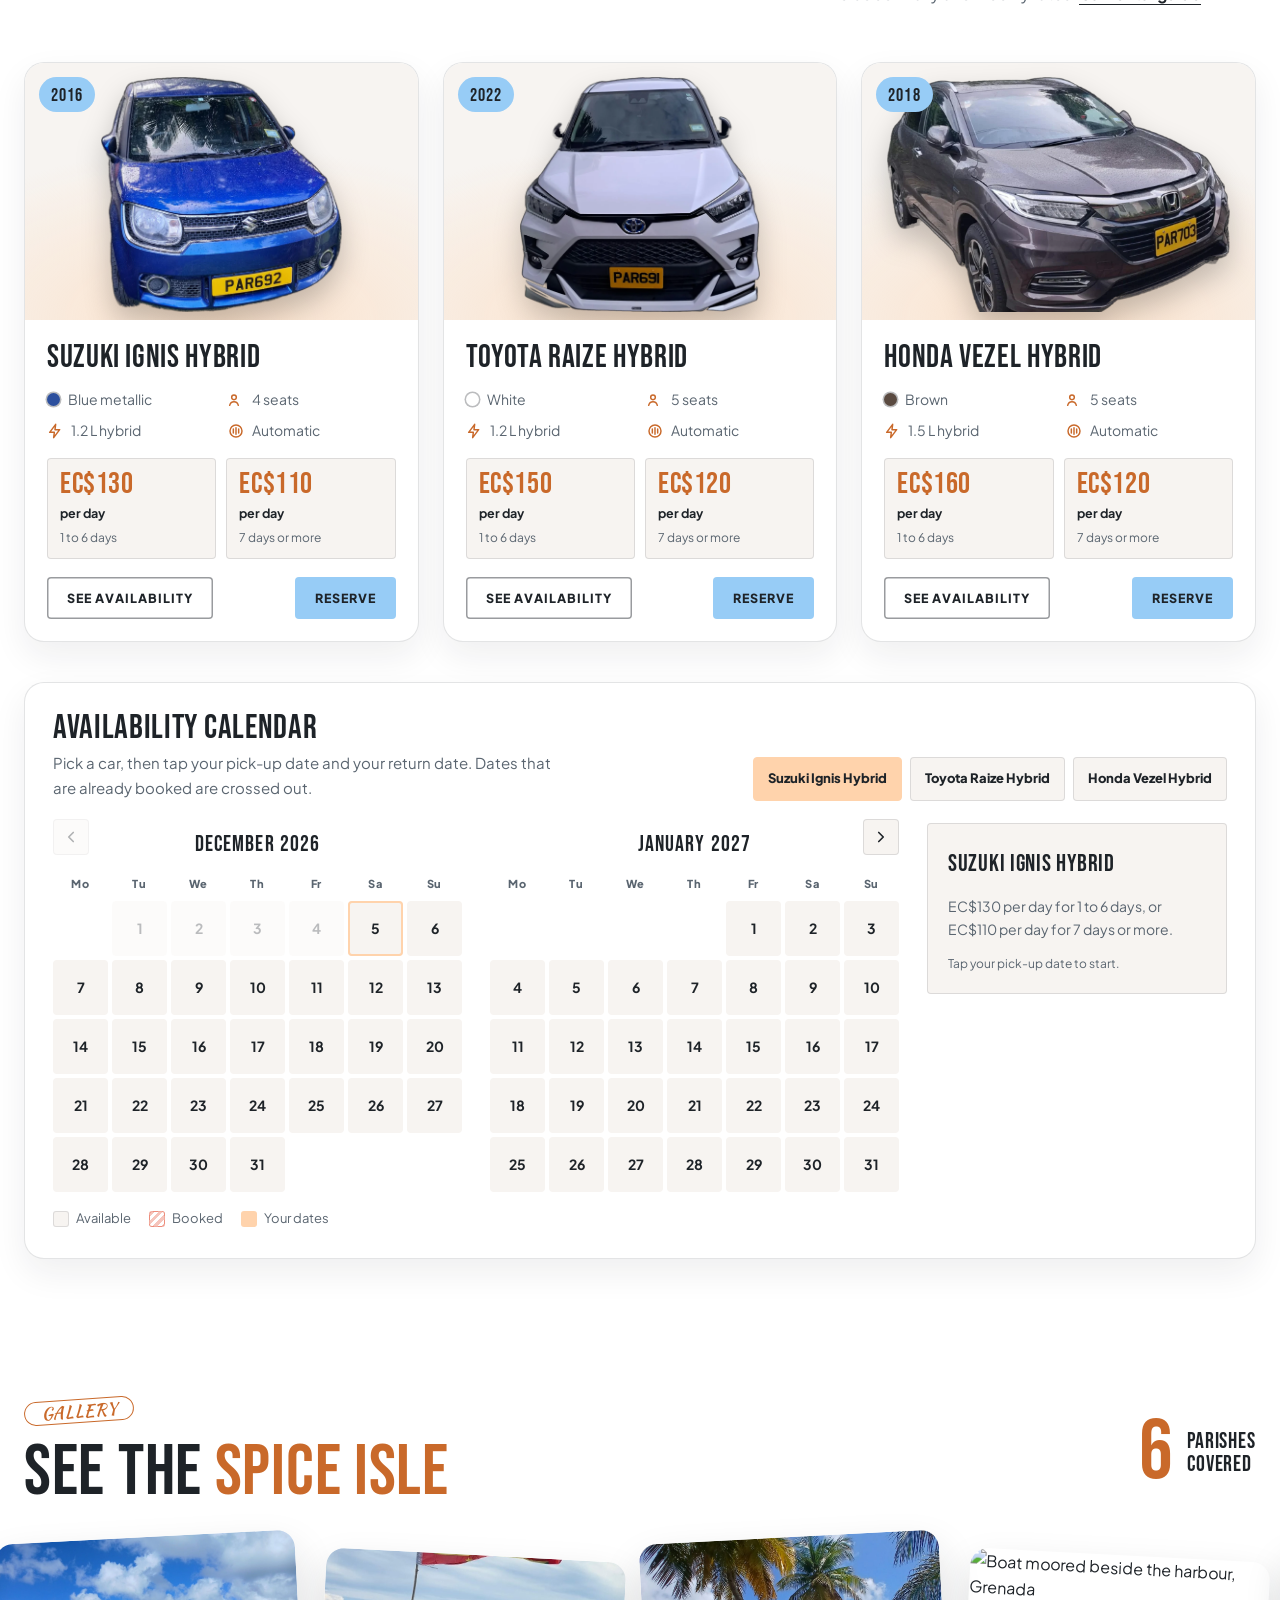
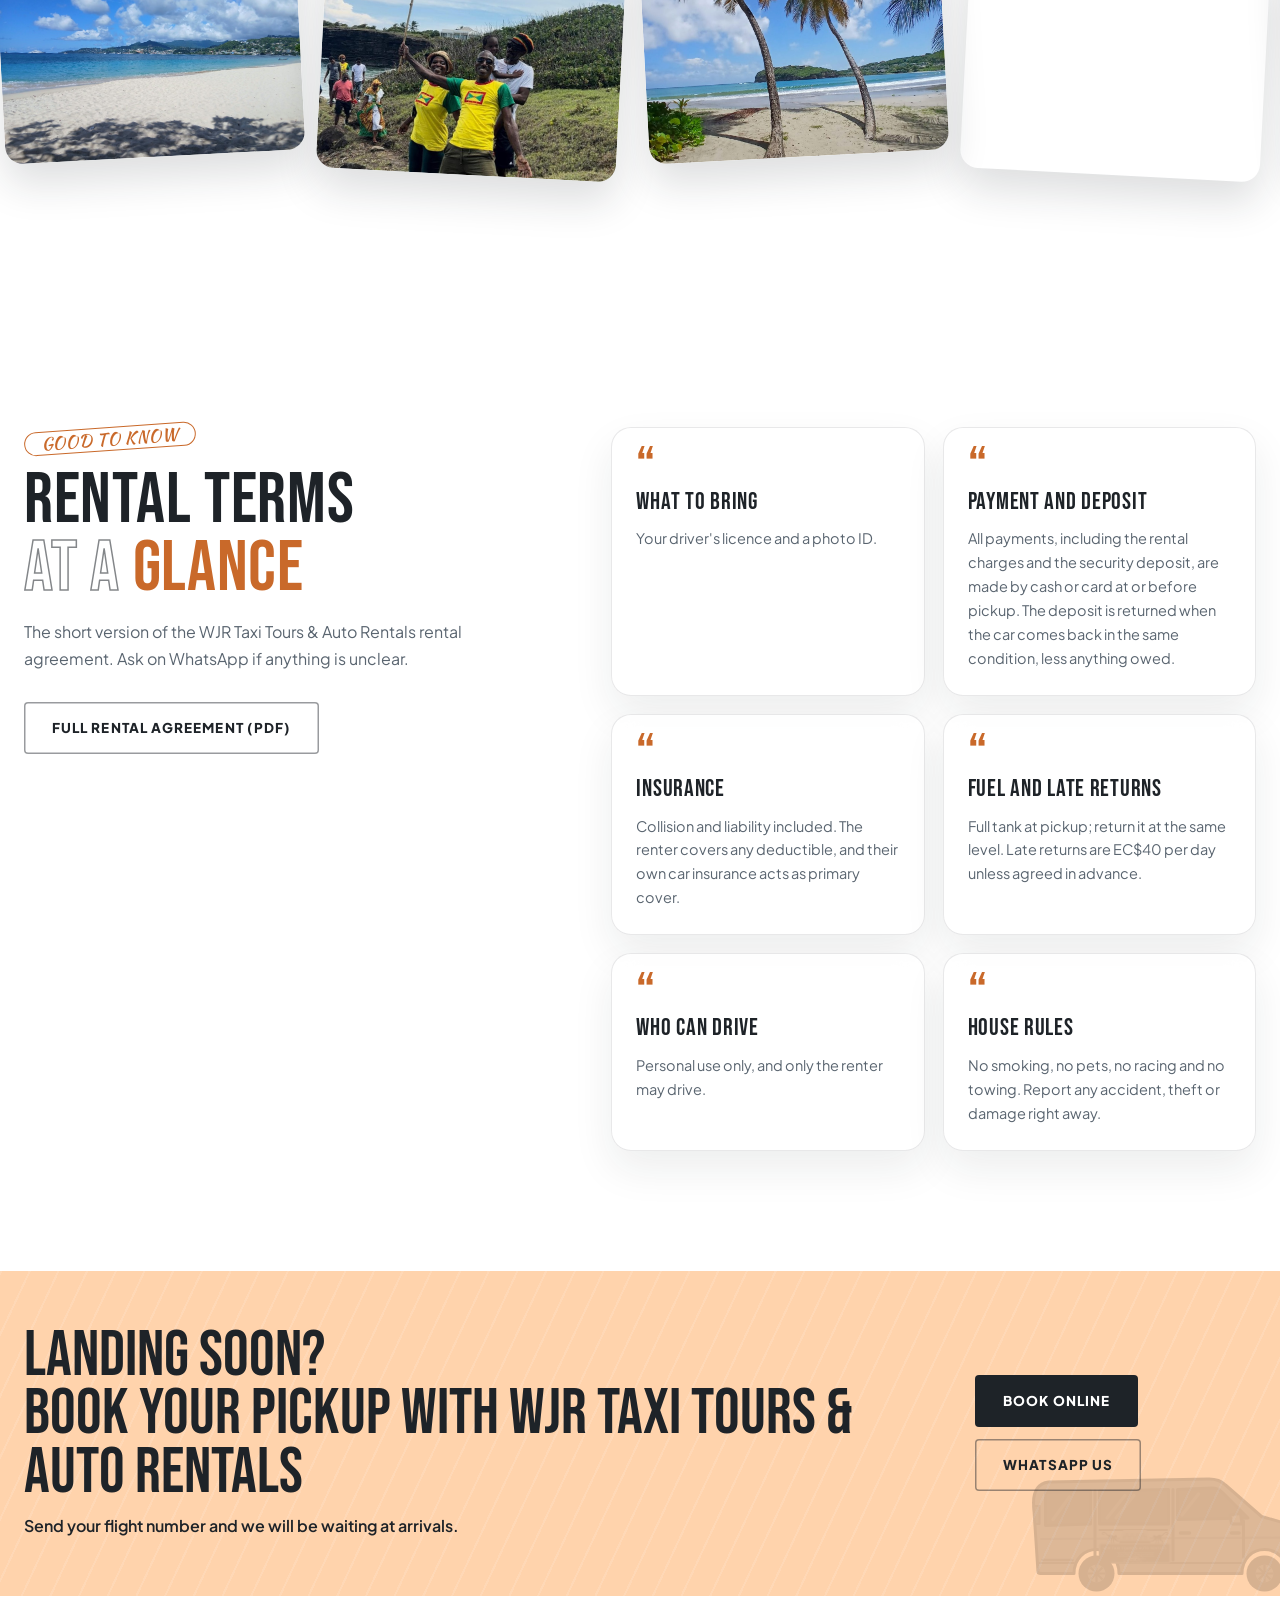
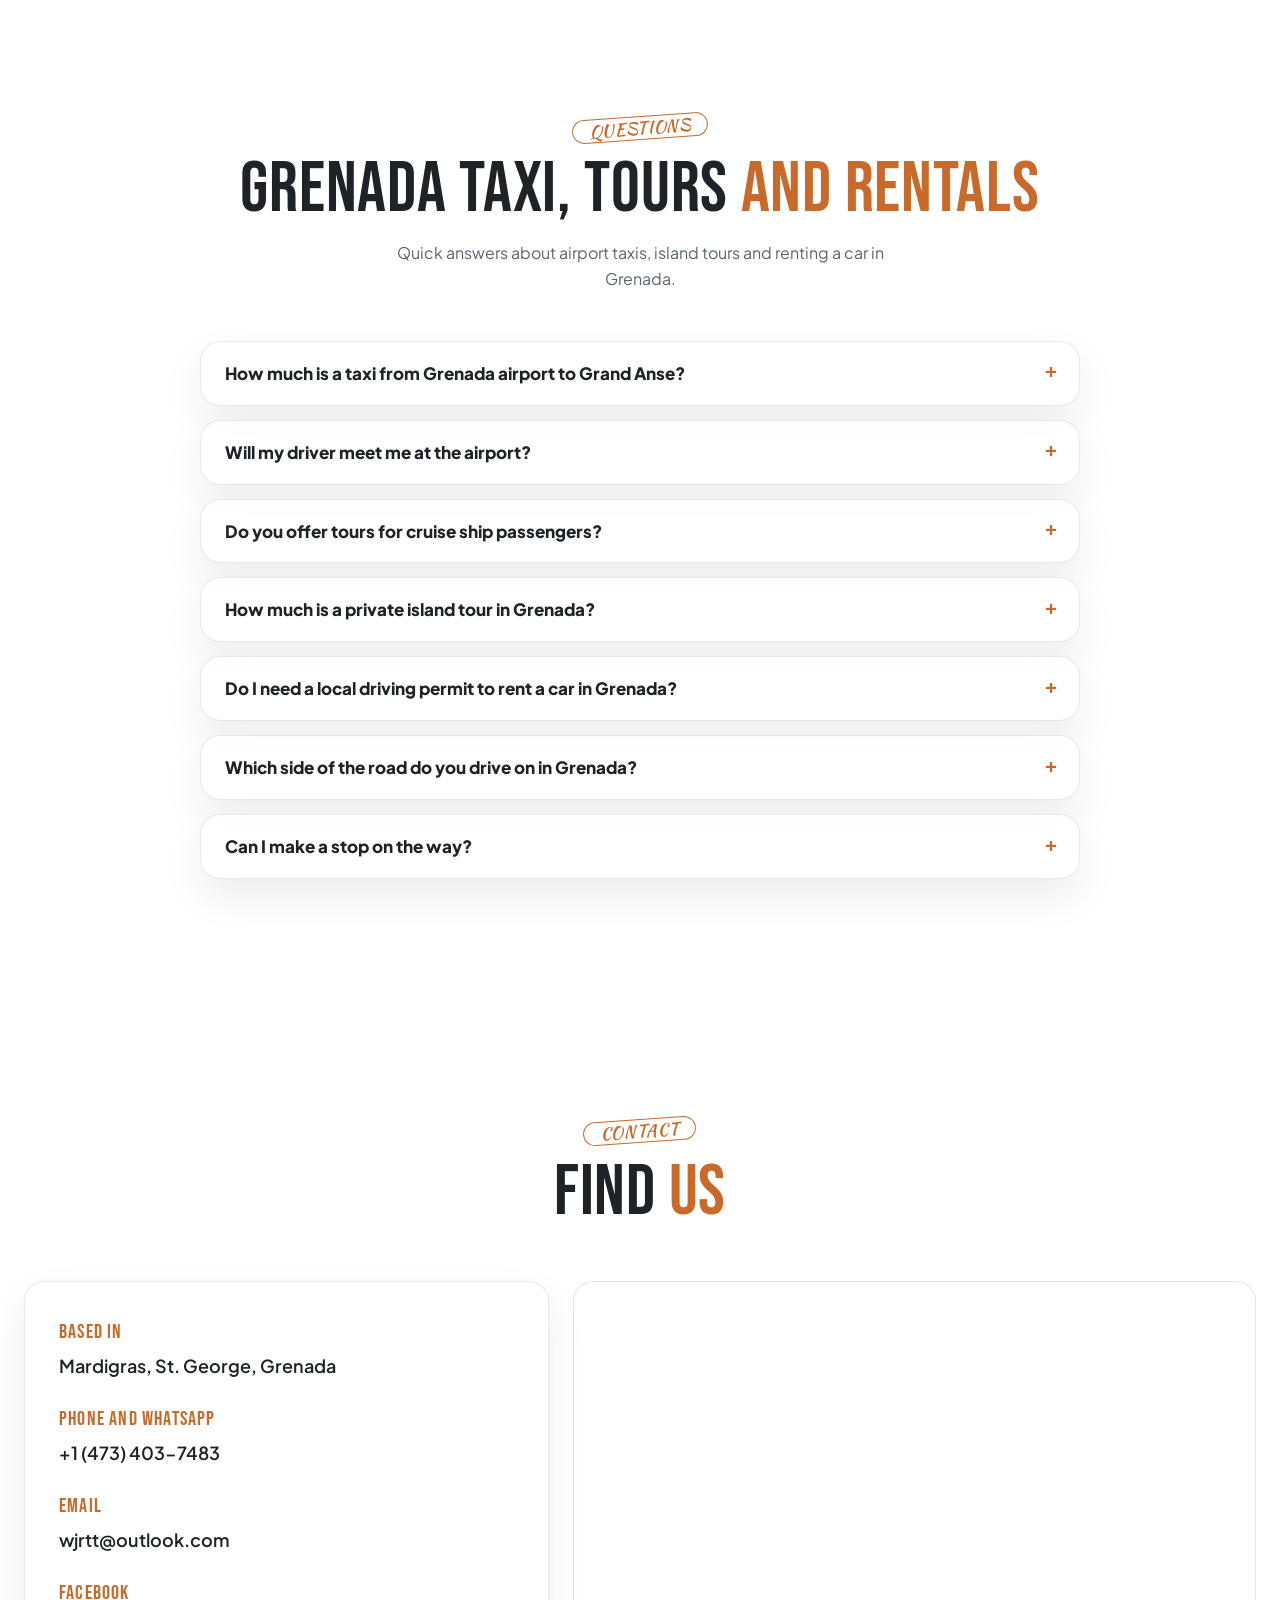
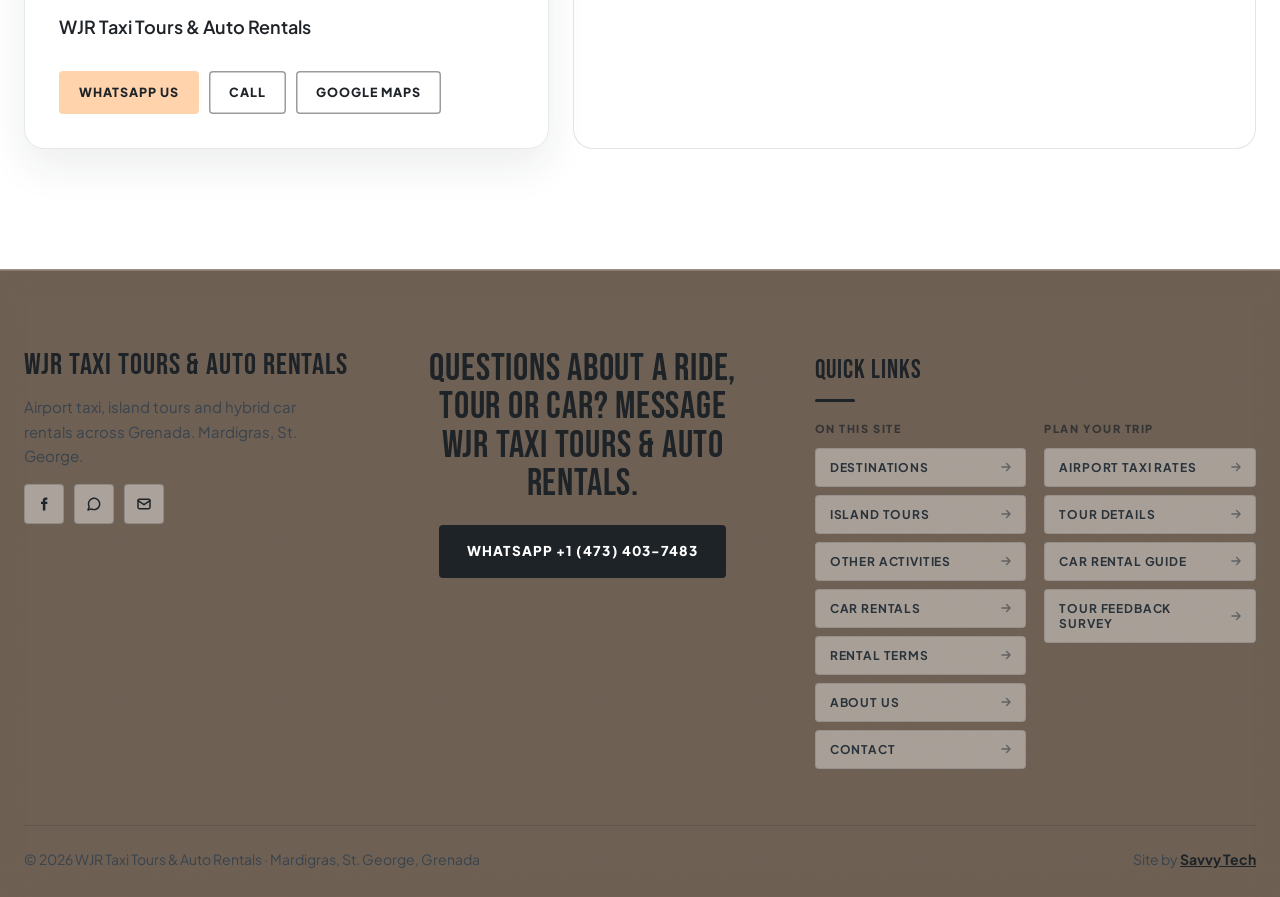
==== commit 6b22adcf: "Add files via upload" ====
--- a/index.html
+++ b/index.html
@@ -230,7 +230,7 @@
 <link rel="preconnect" href="https://fonts.googleapis.com">
 <link rel="preconnect" href="https://fonts.gstatic.com" crossorigin>
 <link href="https://fonts.googleapis.com/css2?family=Bebas+Neue&family=Kaushan+Script&family=Plus+Jakarta+Sans:wght@400;500;600;700;800&display=swap" rel="stylesheet">
-<link rel="stylesheet" href="css/styles.css?v=202611240830">
+<link rel="stylesheet" href="css/styles.css?v=202611251100">
 <script>(function(){var t=null;try{t=new URLSearchParams(location.search).get('theme')||localStorage.getItem('wjr-theme')}catch(e){}if(t==='dark')document.documentElement.removeAttribute('data-theme');var d=document.documentElement;if('IntersectionObserver' in window){d.classList.add('js-rv');setTimeout(function(){d.classList.add('rv-all')},5000)}})();</script>
 </head>
 <body>
@@ -438,35 +438,35 @@
           <div class="pic"><img src="assets/tower-estate.jpg" alt="The Tower Estate great house, St. Paul's, Grenada" loading="lazy" data-edit="i12"></div>
           <h3 data-edit="t21">Gardens and plantations</h3>
           <div class="meta"><svg width="16" height="16" viewBox="0 0 24 24" fill="none" stroke="currentColor" stroke-width="2.2" stroke-linecap="round" stroke-linejoin="round"><path d="M12 21s-7-6.2-7-11.5a7 7 0 0 1 14 0C19 14.8 12 21 12 21z"/><circle cx="12" cy="9.5" r="2.5"/></svg>Laura Herb and Spice Garden, Buttercup Gardens, The Tower</div>
-          <div class="row"><p class="tprice" data-edit="t22"><span class="tlen">Half day tour (4 hours)</span><b>EC$370 / US$140</b></p><a class="btn btn-sm" href="#book" data-tour="Gardens">Book</a></div>
+          <div class="row"><p class="tprice" data-edit="t22"><span class="tlen">Half day tour (4 hours)</span></p><a class="btn btn-sm" href="#book" data-tour="Gardens">Book</a></div>
         </article>
         <article class="tour glass">
           <p class="ttl" data-edit="t23">Waterfalls</p>
           <div class="pic"><img src="https://images.unsplash.com/photo-1709348369040-c83f3f9e4a5d?auto=format&fit=crop&w=800&q=70" alt="Waterfall in the rainforest" loading="lazy" data-edit="i13"></div>
           <h3 data-edit="t24">Falls of the interior</h3>
           <div class="meta"><svg width="16" height="16" viewBox="0 0 24 24" fill="none" stroke="currentColor" stroke-width="2.2" stroke-linecap="round" stroke-linejoin="round"><path d="M12 21s-7-6.2-7-11.5a7 7 0 0 1 14 0C19 14.8 12 21 12 21z"/><circle cx="12" cy="9.5" r="2.5"/></svg>Annandale, Concord, Seven Sisters, Royal Mt. Carmel</div>
-          <div class="row"><p class="tprice" data-edit="t25"><span class="tlen">Whole day tour (7 hours)</span><b>EC$650 / US$245</b></p><a class="btn btn-sm" href="#book" data-tour="Waterfalls">Book</a></div>
+          <div class="row"><p class="tprice" data-edit="t25"><span class="tlen">Whole day tour (7 hours)</span></p><a class="btn btn-sm" href="#book" data-tour="Waterfalls">Book</a></div>
         </article>
         <article class="tour glass">
           <p class="ttl" data-edit="t26">St. George&#39;s</p>
           <div class="pic"><img src="assets/st-georges.jpg" alt="The Carenage, St. George&#39;s, at sunset" loading="lazy" data-edit="i14"></div>
           <h3 data-edit="t27">The capital and Grand Anse</h3>
           <div class="meta"><svg width="16" height="16" viewBox="0 0 24 24" fill="none" stroke="currentColor" stroke-width="2.2" stroke-linecap="round" stroke-linejoin="round"><path d="M12 21s-7-6.2-7-11.5a7 7 0 0 1 14 0C19 14.8 12 21 12 21z"/><circle cx="12" cy="9.5" r="2.5"/></svg>Grand Anse Beach, House of Chocolate, Spice Market, Fort George</div>
-          <div class="row"><p class="tprice" data-edit="t28"><span class="tlen">Half day tour (4 hours)</span><b>EC$370 / US$140</b></p><a class="btn btn-sm" href="#book" data-tour="St. George&#39;s">Book</a></div>
+          <div class="row"><p class="tprice" data-edit="t28"><span class="tlen">Half day tour (4 hours)</span></p><a class="btn btn-sm" href="#book" data-tour="St. George&#39;s">Book</a></div>
         </article>
         <article class="tour glass">
           <p class="ttl" data-edit="t29">Chocolate Rum</p>
           <div class="pic"><img src="https://upload.wikimedia.org/wikipedia/commons/b/b3/Fort_Frederick%2C_Grenada_%2840001365693%29.jpg" alt="Fort Frederick on Richmond Hill above St. George&#39;s" title="Fort Frederick. Photo: David Stanley, CC BY 2.0" style="object-position:50% 40%" loading="lazy" data-edit="i15"></div>
           <h3 data-edit="t30">Rum, forts and chocolate</h3>
           <div class="meta"><svg width="16" height="16" viewBox="0 0 24 24" fill="none" stroke="currentColor" stroke-width="2.2" stroke-linecap="round" stroke-linejoin="round"><path d="M12 21s-7-6.2-7-11.5a7 7 0 0 1 14 0C19 14.8 12 21 12 21z"/><circle cx="12" cy="9.5" r="2.5"/></svg>Clarke&#39;s Court Rum Distillery, Fort Frederick, House of Chocolate (St. George&#39;s)</div>
-          <div class="row"><p class="tprice" data-edit="t31"><span class="tlen">Whole day tour (7 hours)</span><b>EC$650 / US$245</b></p><a class="btn btn-sm" href="#book" data-tour="Chocolate Rum">Book</a></div>
+          <div class="row"><p class="tprice" data-edit="t31"><span class="tlen">Whole day tour (7 hours)</span></p><a class="btn btn-sm" href="#book" data-tour="Chocolate Rum">Book</a></div>
         </article>
         <article class="tour glass">
           <p class="ttl" data-edit="t32">Round de Island</p>
           <div class="pic"><img src="https://upload.wikimedia.org/wikipedia/commons/thumb/8/8c/Grand_Etang_Lake.jpg/1280px-Grand_Etang_Lake.jpg" alt="Rainforest and Grand Etang Lake, Grenada" title="Grand Etang. Photo: Jerzy Bereszko, CC BY-SA 4.0" style="object-position:50% 55%" loading="lazy" data-edit="i16"></div>
           <h3 data-edit="t33">Rum, chocolate and rainforest</h3>
           <div class="meta"><svg width="16" height="16" viewBox="0 0 24 24" fill="none" stroke="currentColor" stroke-width="2.2" stroke-linecap="round" stroke-linejoin="round"><path d="M12 21s-7-6.2-7-11.5a7 7 0 0 1 14 0C19 14.8 12 21 12 21z"/><circle cx="12" cy="9.5" r="2.5"/></svg>Clarke&#39;s Court Rum Distillery, Tri-Island Chocolate Factory (make your own chocolate), Grand Etang Rain Forest</div>
-          <div class="row"><p class="tprice" data-edit="t34"><span class="tlen">Whole day tour (7 hours)</span><b>EC$650 / US$245</b></p><a class="btn btn-sm" href="#book" data-tour="Round de Island">Book</a></div>
+          <div class="row"><p class="tprice" data-edit="t34"><span class="tlen">Whole day tour (7 hours)</span></p><a class="btn btn-sm" href="#book" data-tour="Round de Island">Book</a></div>
         </article>
       </div>
       <div class="tour-nav"><div class="arrows"><button type="button" id="tPrev" aria-label="Previous tours"><svg width="20" height="20" viewBox="0 0 24 24" fill="none" stroke="currentColor" stroke-width="2.2" stroke-linecap="round" stroke-linejoin="round"><path d="M19 12H5M11 6l-6 6 6 6"/></svg></button><button type="button" id="tNext" aria-label="Next tours"><svg width="20" height="20" viewBox="0 0 24 24" fill="none" stroke="currentColor" stroke-width="2.2" stroke-linecap="round" stroke-linejoin="round"><path d="M5 12h14M13 6l6 6-6 6"/></svg></button></div></div>
@@ -674,8 +674,8 @@
   <a class="btn btn-peach wa" href="https://wa.me/14734037483" target="_blank" rel="noopener" aria-label="Chat on WhatsApp"><svg width="22" height="22" viewBox="0 0 24 24" fill="none" stroke="currentColor" stroke-width="2" stroke-linecap="round" stroke-linejoin="round"><path d="M3 21l1.7-5A8.5 8.5 0 1 1 8 19.3L3 21z"/></svg></a>
 </div>
 
-<script src="js/fares.js?v=202611240830"></script>
-<script src="js/rentals.js?v=202611240830"></script>
-<script src="js/main.js?v=202611240830"></script>
+<script src="js/fares.js?v=202611251100"></script>
+<script src="js/rentals.js?v=202611251100"></script>
+<script src="js/main.js?v=202611251100"></script>
 </body>
 </html>
